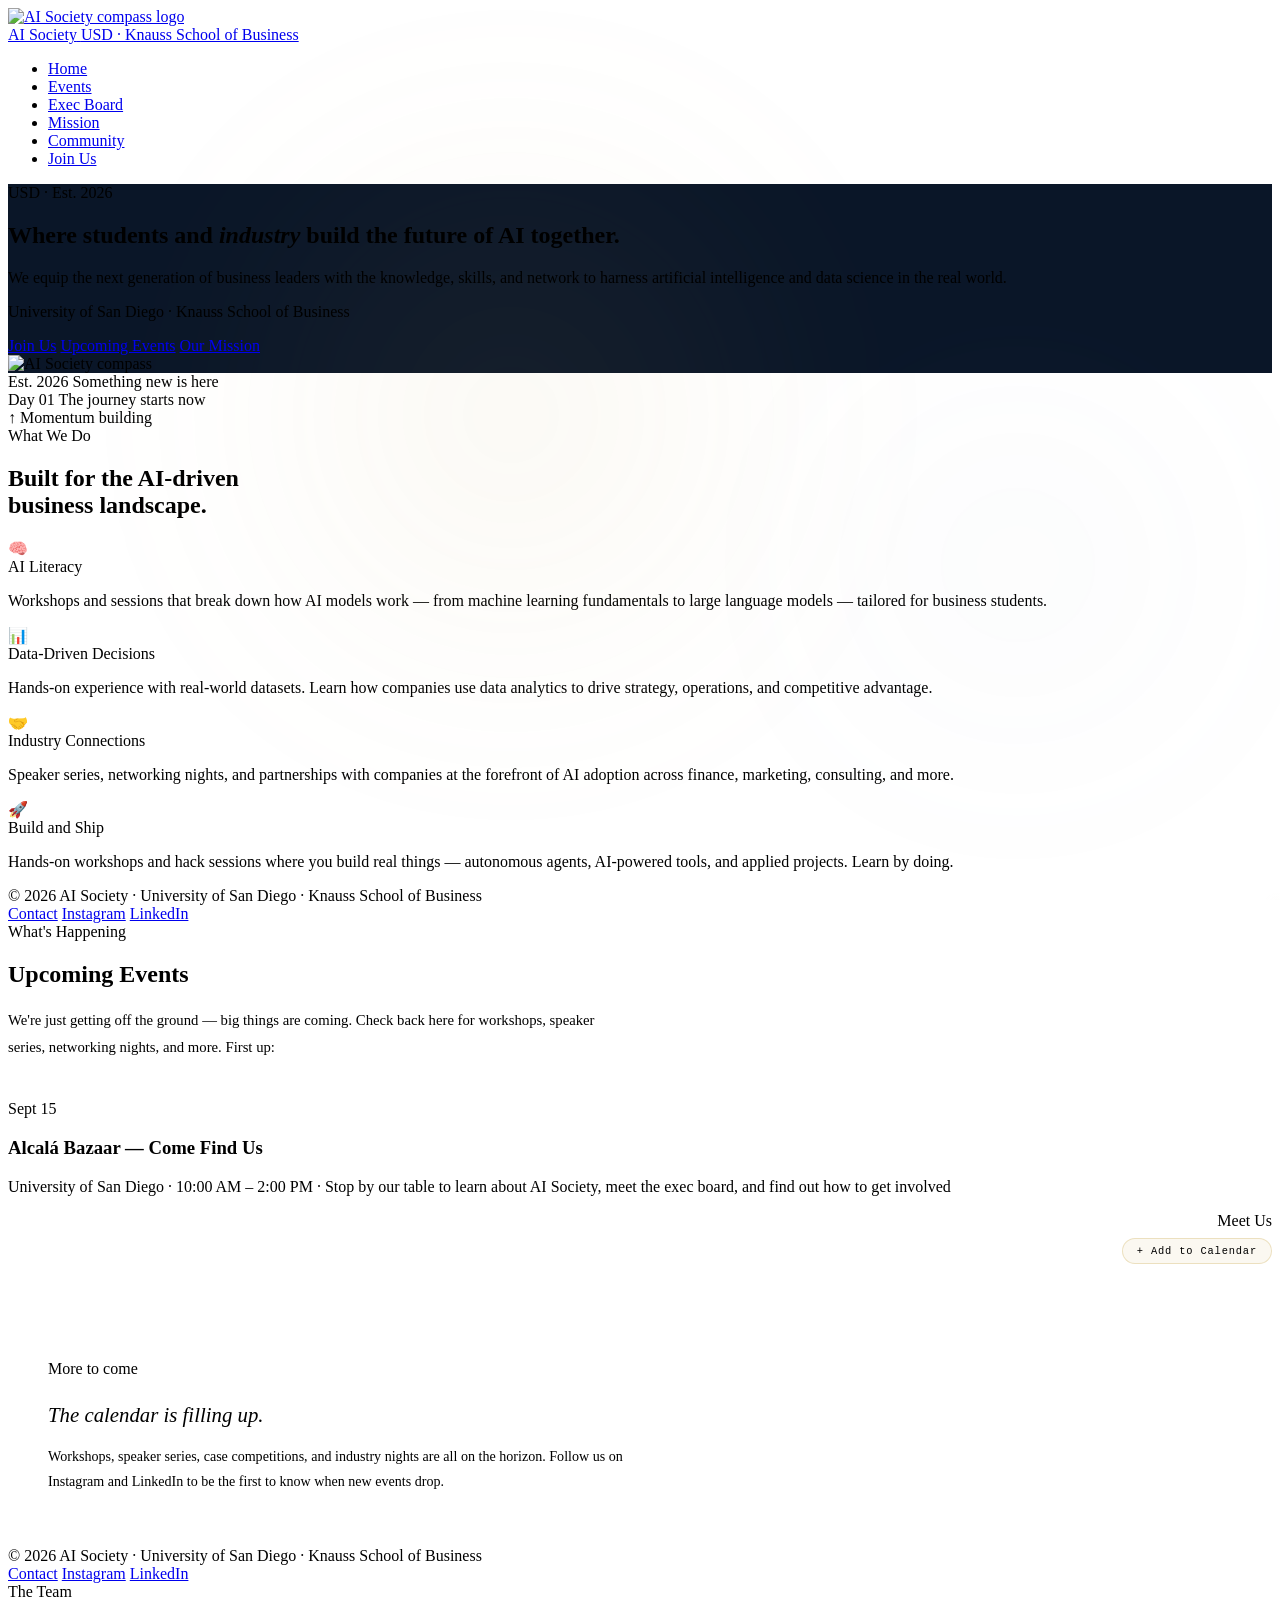
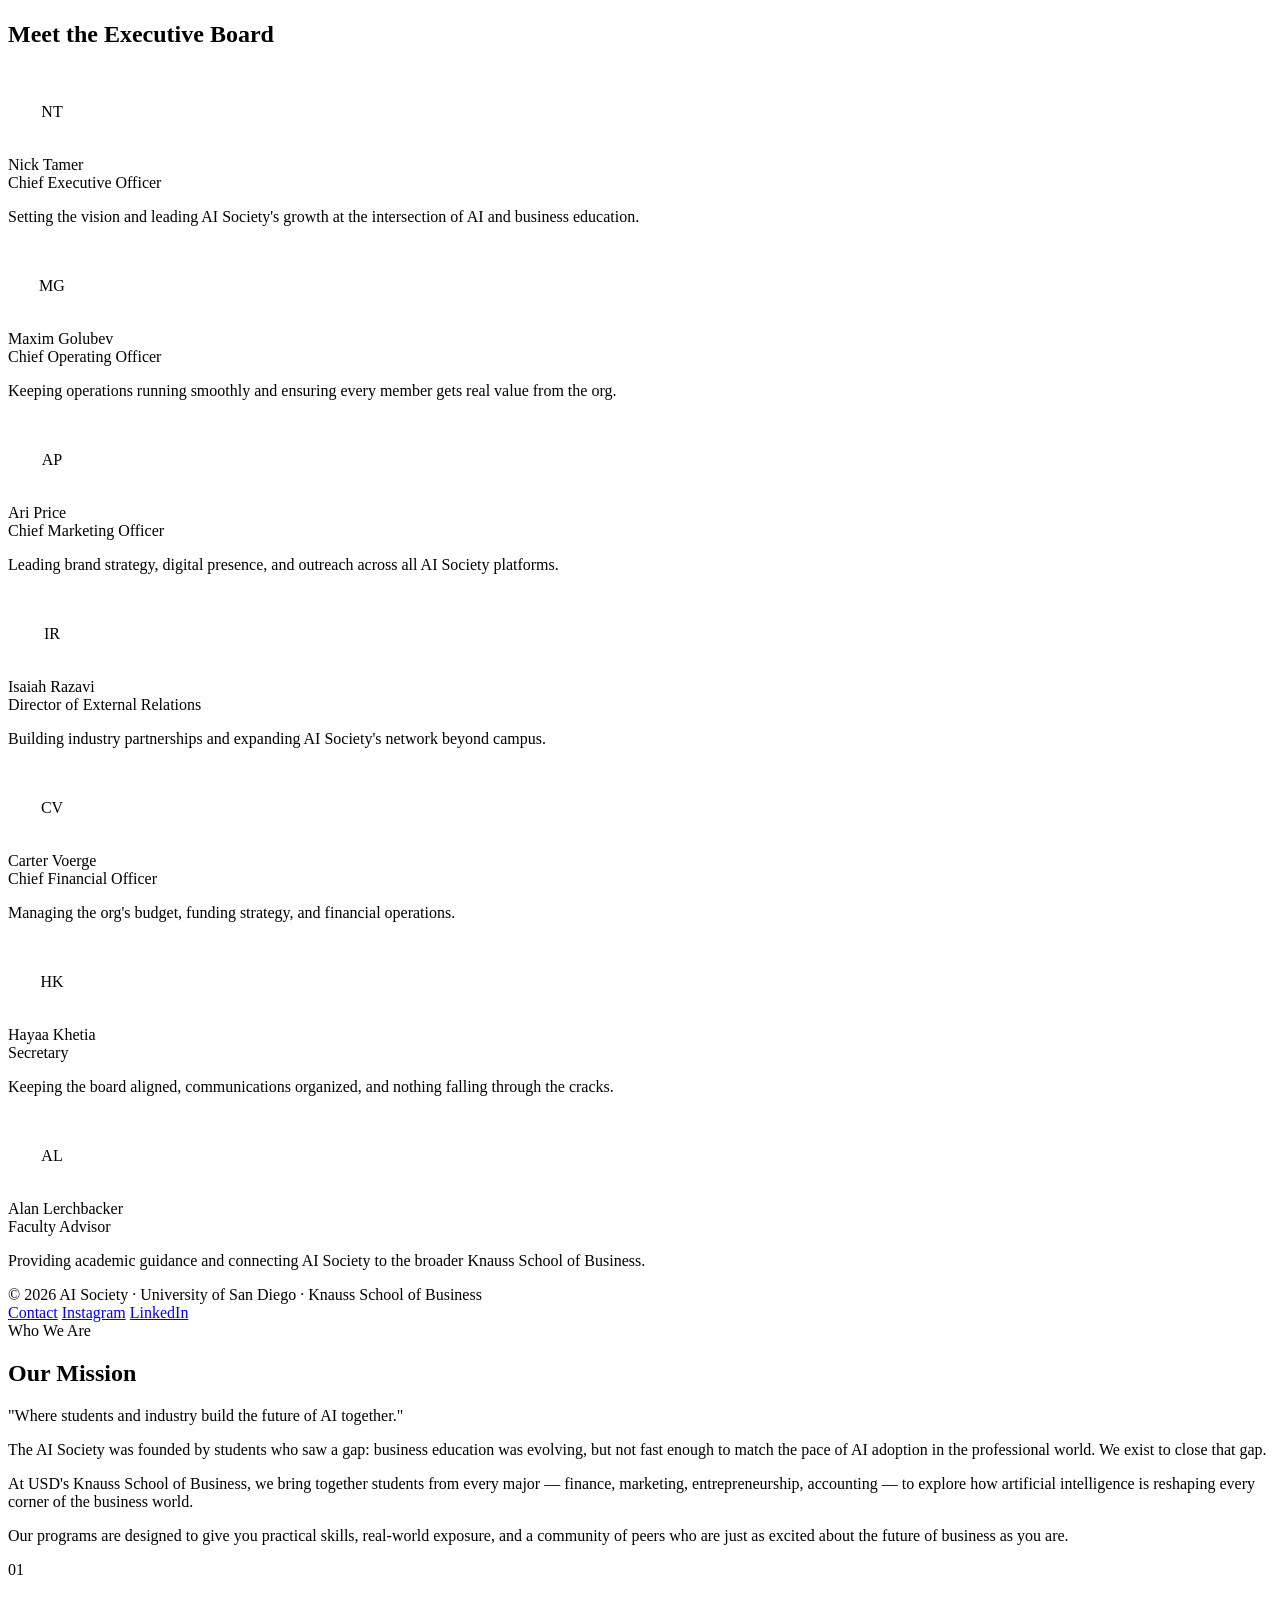
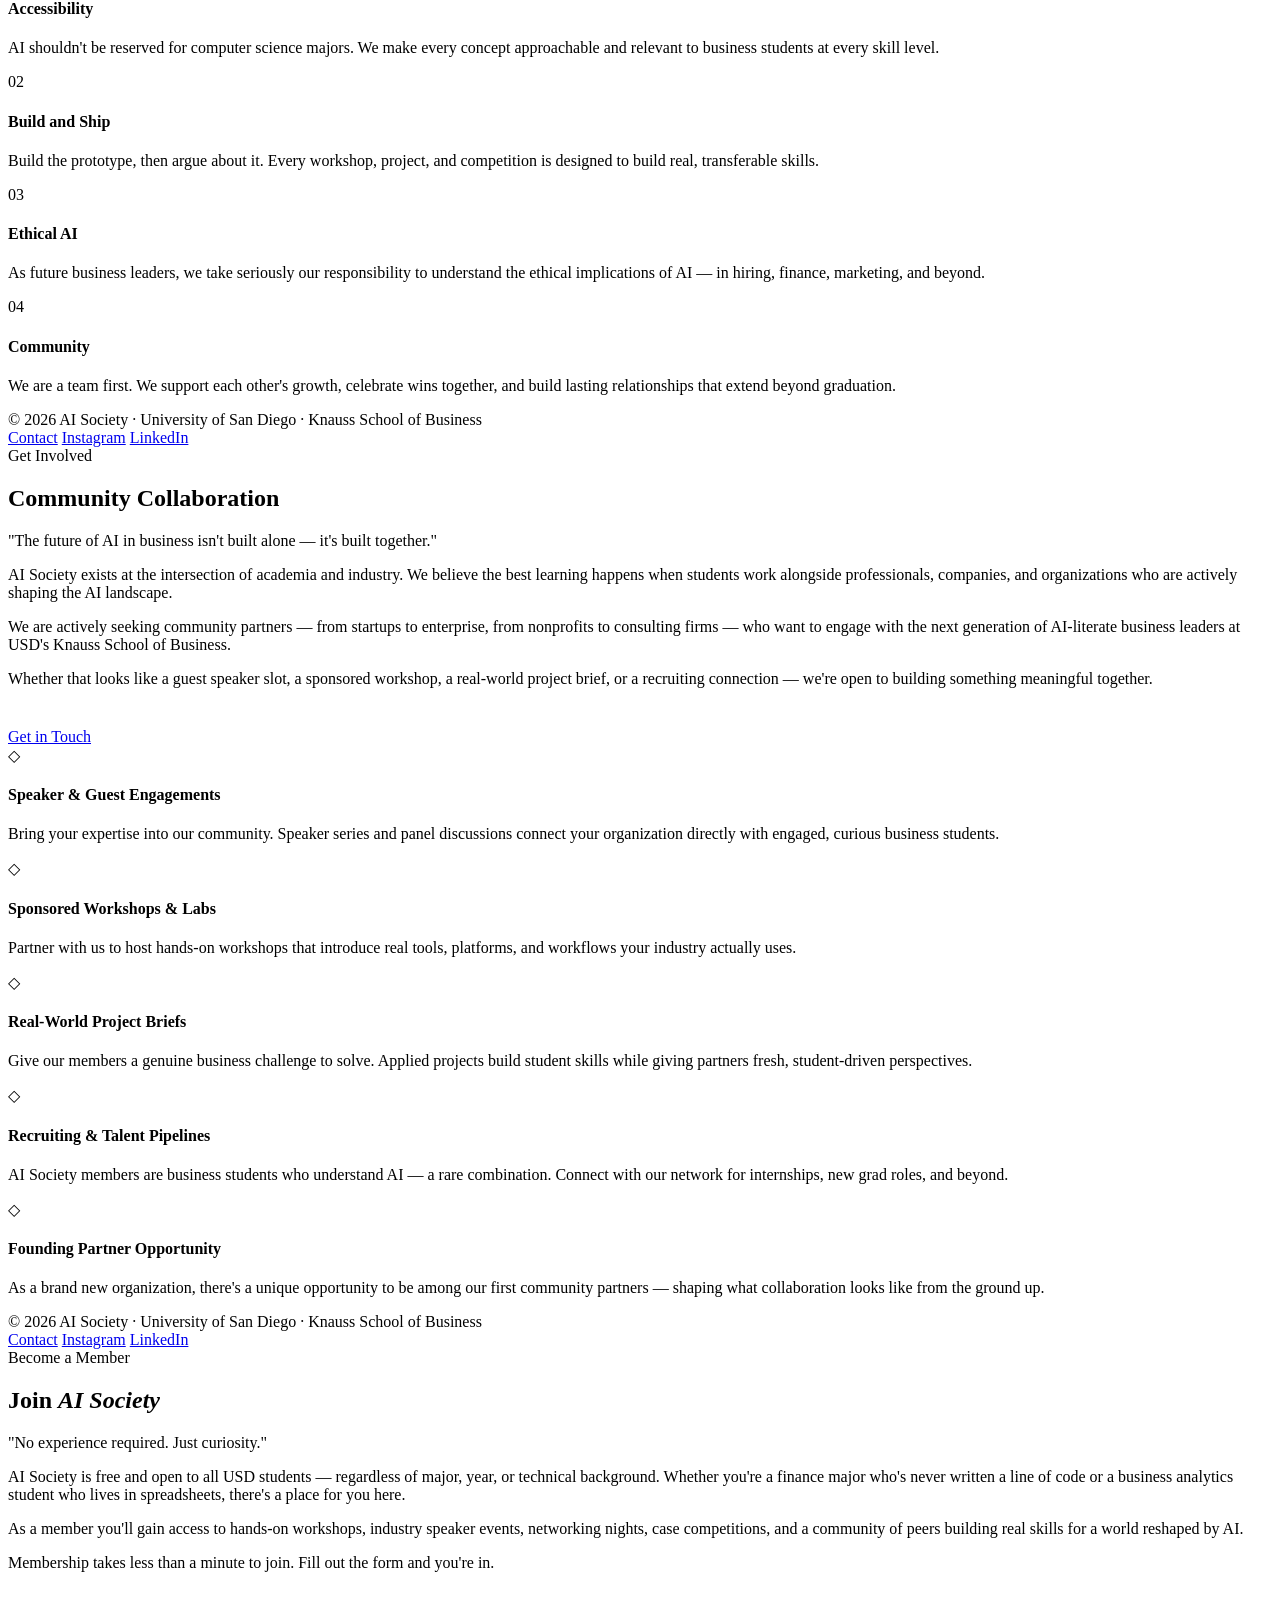
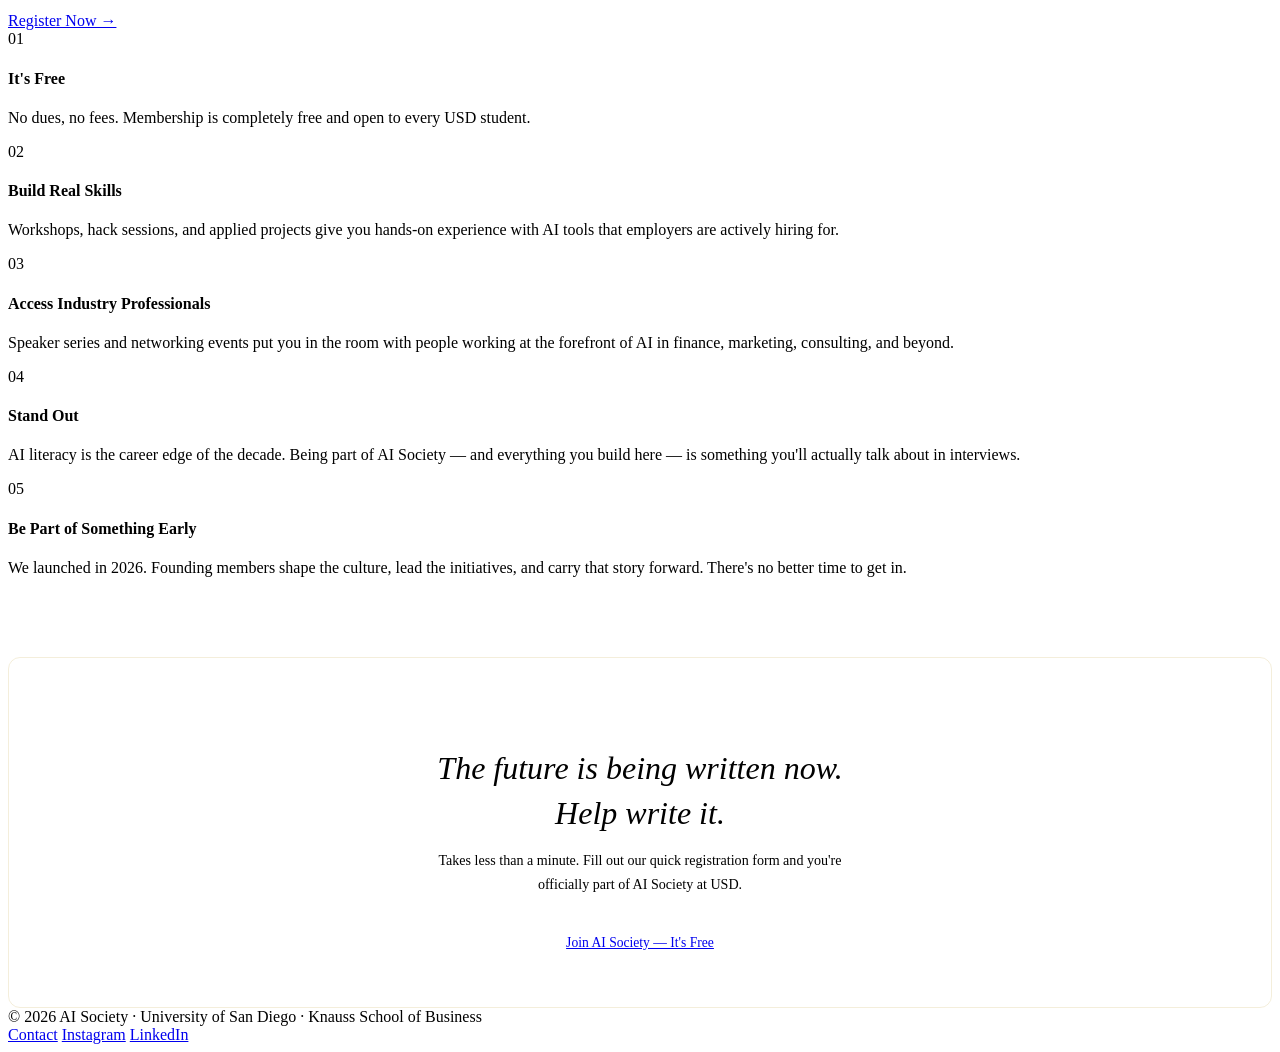
==== index.html @ 338f6c63 "Rename index (10).html to index.html" ====
<!DOCTYPE html>
<html lang="en">
<head>
  <meta charset="UTF-8" />
  <meta name="viewport" content="width=device-width, initial-scale=1.0" />
  <title>AI Society — Knauss School of Business · USD</title>
  <link rel="stylesheet" href="style.css" />
  <style>
    /* ── Add to Calendar button ── */
    .cal-dropdown-wrap { position: relative; }
    .cal-btn {
      font-family: 'DM Mono', monospace;
      font-size: 0.65rem;
      letter-spacing: 0.08em;
      padding: 6px 14px;
      border-radius: 100px;
      border: 1px solid rgba(201,168,76,0.3);
      background: rgba(201,168,76,0.08);
      color: var(--gold);
      cursor: pointer;
      white-space: nowrap;
      transition: all 0.2s;
    }
    .cal-btn:hover { background: rgba(201,168,76,0.15); border-color: rgba(201,168,76,0.5); }
    .cal-dropdown {
      display: none;
      position: absolute;
      right: 0; top: calc(100% + 8px);
      background: #1a2740;
      border: 1px solid var(--border);
      border-radius: 8px;
      overflow: hidden;
      min-width: 200px;
      z-index: 50;
      box-shadow: 0 12px 40px rgba(0,0,0,0.5);
    }
    .cal-dropdown.open { display: block; }
    .cal-dropdown a {
      display: block;
      padding: 12px 18px;
      font-family: 'DM Mono', monospace;
      font-size: 0.72rem;
      color: var(--text);
      text-decoration: none;
      letter-spacing: 0.05em;
      transition: background 0.15s;
    }
    .cal-dropdown a:hover { background: rgba(201,168,76,0.1); color: var(--gold); }

    /* ── Constellation hero background (from Index 5) ── */
    #page-home .hero { background: #0A1628; overflow: hidden; }
    .hero-canvas-wrap { position: absolute; inset: 0; z-index: 0; }
    .hero-canvas-wrap canvas { width: 100%; height: 100%; display: block; }
    .hero-orb {
      position: absolute; border-radius: 50%;
      pointer-events: none; z-index: 1;
      filter: blur(120px); opacity: 0.25;
    }
    .hero-orb-1 {
      width: 650px; height: 650px; top: 10%; left: 45%; transform: translateX(-60%);
      background: radial-gradient(circle, rgba(201,169,97,0.4), transparent 70%);
      animation: orbFloat1 16s ease-in-out infinite;
    }
    .hero-orb-2 {
      width: 500px; height: 500px; top: 35%; left: 60%;
      background: radial-gradient(circle, rgba(138,149,170,0.2), transparent 70%);
      animation: orbFloat2 20s ease-in-out infinite;
    }
    @keyframes orbFloat1 {
      0%,100% { transform: translateX(-60%) translateY(0); }
      50% { transform: translateX(-55%) translateY(-20px); }
    }
    @keyframes orbFloat2 {
      0%,100% { transform: translateY(0); }
      50% { transform: translateY(20px); }
    }
    #page-home .hero-inner { position: relative; z-index: 10; }

    /* ── Photo avatars (from Index 5) ── */
    .leader-avatar {
      width: 88px; height: 88px;
      overflow: hidden;
      display: flex; align-items: center; justify-content: center;
    }
    .leader-avatar img {
      width: 100%; height: 100%;
      object-fit: cover;
      object-position: center 20%;
      border-radius: 50%;
    }
  </style>
</head>
<body>

  <!-- NAV -->
  <nav>
    <a class="nav-logo" href="#" onclick="showPage('home')">
      <img src="logo.png" alt="AI Society compass logo" />
      <div class="nav-logo-text">
        <span class="nav-logo-name">AI Society</span>
        <span class="nav-logo-sub">USD · Knauss School of Business</span>
      </div>
    </a>
    <ul class="nav-links">
      <li><a href="#" onclick="showPage('home')"       id="nav-home"       class="active">Home</a></li>
      <li><a href="#" onclick="showPage('events')"     id="nav-events"     >Events</a></li>
      <li><a href="#" onclick="showPage('leadership')" id="nav-leadership" >Exec Board</a></li>
      <li><a href="#" onclick="showPage('mission')"    id="nav-mission"    >Mission</a></li>
      <li><a href="#" onclick="showPage('community')"  id="nav-community"  >Community</a></li>
      <li><a href="#" onclick="showPage('joinus')"     id="nav-joinus"     >Join Us</a></li>
    </ul>
  </nav>

  <!-- ══ HOME ══ -->
  <div class="page active" id="page-home">

    <section class="hero">
      <!-- Constellation canvas from Index 5 -->
      <div class="hero-canvas-wrap"><canvas id="heroCanvas"></canvas></div>
      <div class="hero-orb hero-orb-1"></div>
      <div class="hero-orb hero-orb-2"></div>

      <div class="hero-inner">
        <div class="hero-left">
          <div class="hero-eyebrow fade-up delay-1">USD · Est. 2026</div>
          <h1 class="fade-up delay-2">Where students and <em>industry</em> build the future of AI together.</h1>
          <div class="hero-rule fade-up delay-2"></div>
          <p class="hero-desc fade-up delay-3">
            We equip the next generation of business leaders with the knowledge,
            skills, and network to harness artificial intelligence and data science
            in the real world.
          </p>
          <p class="hero-sub fade-up delay-3">University of San Diego · Knauss School of Business</p>
          <div class="btn-row fade-up delay-4">
            <a class="btn btn-primary"   href="#" onclick="showPage('joinus')">Join Us</a>
            <a class="btn btn-secondary" href="#" onclick="showPage('events')">Upcoming Events</a>
            <a class="btn btn-secondary" href="#" onclick="showPage('mission')">Our Mission</a>
          </div>
        </div>
        <div class="hero-compass">
          <img src="logo.png" alt="AI Society compass" style="border:none; background:transparent; box-shadow:none;" />
        </div>
      </div>
    </section>

    <div class="stats-bar">
      <div class="stat-item">
        <span class="stat-num">Est. <span>2026</span></span>
        <span class="stat-label">Something new is here</span>
      </div>
      <div class="stat-item">
        <span class="stat-num">Day <span>01</span></span>
        <span class="stat-label">The journey starts now</span>
      </div>
      <div class="stat-item">
        <span class="stat-num"><span>↑</span></span>
        <span class="stat-label">Momentum building</span>
      </div>
    </div>

    <section class="section">
      <div class="section-header">
        <div class="section-tag">What We Do</div>
        <h2 class="section-title">Built for the AI-driven<br>business landscape.</h2>
      </div>
      <div class="card-grid">
        <div class="card">
          <span class="card-icon">🧠</span>
          <div class="card-title">AI Literacy</div>
          <p class="card-text">Workshops and sessions that break down how AI models work — from machine learning fundamentals to large language models — tailored for business students.</p>
        </div>
        <div class="card">
          <span class="card-icon">📊</span>
          <div class="card-title">Data-Driven Decisions</div>
          <p class="card-text">Hands-on experience with real-world datasets. Learn how companies use data analytics to drive strategy, operations, and competitive advantage.</p>
        </div>
        <div class="card">
          <span class="card-icon">🤝</span>
          <div class="card-title">Industry Connections</div>
          <p class="card-text">Speaker series, networking nights, and partnerships with companies at the forefront of AI adoption across finance, marketing, consulting, and more.</p>
        </div>
        <div class="card">
          <span class="card-icon">🚀</span>
          <div class="card-title">Build and Ship</div>
          <p class="card-text">Hands-on workshops and hack sessions where you build real things — autonomous agents, AI-powered tools, and applied projects. Learn by doing.</p>
        </div>
      </div>
    </section>

    <footer>
      <div class="footer-left">© 2026 AI Society · University of San Diego · Knauss School of Business</div>
      <div class="footer-links">
        <a href="mailto:usdaisociety@gmail.com">Contact</a>
        <a href="https://www.instagram.com/usdaisociety/" target="_blank" rel="noopener">Instagram</a>
        <a href="https://www.linkedin.com/company/usd-ai-society" target="_blank" rel="noopener">LinkedIn</a>
      </div>
    </footer>
  </div>

  <!-- ══ EVENTS ══ -->
  <div class="page" id="page-events">
    <section class="section">
      <div class="section-header">
        <div class="section-tag">What's Happening</div>
        <h2 class="section-title">Upcoming Events</h2>
      </div>

      <p style="font-size:0.92rem; color:var(--text-muted); font-weight:300; margin-bottom:40px; max-width:600px; line-height:1.8;">
        We're just getting off the ground — big things are coming. Check back here for workshops, speaker series, networking nights, and more. First up:
      </p>

      <div class="events-list">
        <div class="event-card">
          <div class="event-date">
            <span class="event-month">Sept</span>
            <span class="event-day">15</span>
          </div>
          <div class="event-divider"></div>
          <div class="event-info">
            <h3>Alcalá Bazaar — Come Find Us</h3>
            <p>University of San Diego · 10:00 AM – 2:00 PM · Stop by our table to learn about AI Society, meet the exec board, and find out how to get involved</p>
          </div>
          <div style="display:flex; flex-direction:column; align-items:flex-end; gap:8px;">
            <span class="event-tag tag-social">Meet Us</span>
            <div class="cal-dropdown-wrap">
              <button class="cal-btn" onclick="toggleCal(this)">+ Add to Calendar</button>
              <div class="cal-dropdown">
                <a href="https://calendar.google.com/calendar/render?action=TEMPLATE&text=Alc%C3%A1l%C3%A1+Bazaar+%E2%80%94+AI+Society&dates=20260915T100000/20260915T140000&details=Stop+by+the+AI+Society+table+to+learn+about+the+org%2C+meet+the+exec+board%2C+and+find+out+how+to+get+involved.&location=University+of+San+Diego" target="_blank" rel="noopener">📅 Google Calendar</a>
                <a href="#" onclick="downloadICS(); return false;">🍎 Apple / Outlook (.ics)</a>
              </div>
            </div>
          </div>
        </div>
      </div>

      <div style="margin-top:56px; padding:40px; background:var(--navy-mid); border:1px solid var(--border); border-radius:8px; max-width:600px;">
        <div class="section-tag" style="margin-bottom:16px;">More to come</div>
        <p style="font-family:'Cormorant Garamond',serif; font-size:1.3rem; font-style:italic; color:var(--heading); line-height:1.5; margin-bottom:12px;">
          The calendar is filling up.
        </p>
        <p style="font-size:0.88rem; color:var(--text-muted); font-weight:300; line-height:1.75;">
          Workshops, speaker series, case competitions, and industry nights are all on the horizon. Follow us on Instagram and LinkedIn to be the first to know when new events drop.
        </p>
      </div>
    </section>

    <footer>
      <div class="footer-left">© 2026 AI Society · University of San Diego · Knauss School of Business</div>
      <div class="footer-links">
        <a href="mailto:usdaisociety@gmail.com">Contact</a>
        <a href="https://www.instagram.com/usdaisociety/" target="_blank" rel="noopener">Instagram</a>
        <a href="https://www.linkedin.com/company/usd-ai-society" target="_blank" rel="noopener">LinkedIn</a>
      </div>
    </footer>
  </div>

  <!-- ══ EXEC BOARD ══ -->
  <div class="page" id="page-leadership">
    <section class="section">
      <div class="section-header">
        <div class="section-tag">The Team</div>
        <h2 class="section-title">Meet the Executive Board</h2>
      </div>

      <div class="leadership-grid">
        <div class="leader-card">
          <div class="leader-avatar">
            <img src="photos/nick-tamer.jpg" alt="Nick Tamer" onerror="this.parentElement.innerText='NT'">
          </div>
          <div class="leader-name">Nick Tamer</div>
          <span class="leader-role">Chief Executive Officer</span>
          <p class="leader-bio">Setting the vision and leading AI Society's growth at the intersection of AI and business education.</p>
        </div>

        <div class="leader-card">
          <div class="leader-avatar">
            <img src="photos/maxim-golubev.jpg" alt="Maxim Golubev" onerror="this.parentElement.innerText='MG'">
          </div>
          <div class="leader-name">Maxim Golubev</div>
          <span class="leader-role">Chief Operating Officer</span>
          <p class="leader-bio">Keeping operations running smoothly and ensuring every member gets real value from the org.</p>
        </div>
        <div class="leader-card">
          <div class="leader-avatar">
            <img src="photos/ari-price.jpg" alt="Ari Price" onerror="this.parentElement.innerText='AP'">
          </div>
          <div class="leader-name">Ari Price</div>
          <span class="leader-role">Chief Marketing Officer</span>
          <p class="leader-bio">Leading brand strategy, digital presence, and outreach across all AI Society platforms.</p>
        </div>
        <div class="leader-card">
          <div class="leader-avatar">
            <img src="photos/isaiah-razavi.jpg" alt="Isaiah Razavi" onerror="this.parentElement.innerText='IR'">
          </div>
          <div class="leader-name">Isaiah Razavi</div>
          <span class="leader-role">Director of External Relations</span>
          <p class="leader-bio">Building industry partnerships and expanding AI Society's network beyond campus.</p>
        </div>
        <div class="leader-card">
          <div class="leader-avatar">
            <img src="photos/carter-voerge.jpg" alt="Carter Voerge" onerror="this.parentElement.innerText='CV'">
          </div>
          <div class="leader-name">Carter Voerge</div>
          <span class="leader-role">Chief Financial Officer</span>
          <p class="leader-bio">Managing the org's budget, funding strategy, and financial operations.</p>
        </div>
        <div class="leader-card">
          <div class="leader-avatar">
            <img src="photos/hayaa-khetia.jpg" alt="Hayaa Khetia" onerror="this.parentElement.innerText='HK'">
          </div>
          <div class="leader-name">Hayaa Khetia</div>
          <span class="leader-role">Secretary</span>
          <p class="leader-bio">Keeping the board aligned, communications organized, and nothing falling through the cracks.</p>
        </div>
        <div class="leader-card">
          <div class="leader-avatar">
            <img src="photos/alan-lerchbacker.jpg" alt="Alan Lerchbacker" onerror="this.parentElement.innerText='AL'">
          </div>
          <div class="leader-name">Alan Lerchbacker</div>
          <span class="leader-role">Faculty Advisor</span>
          <p class="leader-bio">Providing academic guidance and connecting AI Society to the broader Knauss School of Business.</p>
        </div>
      </div>
    </section>

    <footer>
      <div class="footer-left">© 2026 AI Society · University of San Diego · Knauss School of Business</div>
      <div class="footer-links">
        <a href="mailto:usdaisociety@gmail.com">Contact</a>
        <a href="https://www.instagram.com/usdaisociety/" target="_blank" rel="noopener">Instagram</a>
        <a href="https://www.linkedin.com/company/usd-ai-society" target="_blank" rel="noopener">LinkedIn</a>
      </div>
    </footer>
  </div>

  <!-- ══ MISSION ══ -->
  <div class="page" id="page-mission">
    <section class="section">
      <div class="section-header">
        <div class="section-tag">Who We Are</div>
        <h2 class="section-title">Our Mission</h2>
      </div>

      <div class="mission-layout">
        <div>
          <p class="mission-statement">
            "Where students and industry build the future of AI together."
          </p>
          <p class="mission-body">
            The AI Society was founded by students who saw a gap: business education was evolving, but not fast enough to match the pace of AI adoption in the professional world. We exist to close that gap.
          </p>
          <p class="mission-body">
            At USD's Knauss School of Business, we bring together students from every major — finance, marketing, entrepreneurship, accounting — to explore how artificial intelligence is reshaping every corner of the business world.
          </p>
          <p class="mission-body">
            Our programs are designed to give you practical skills, real-world exposure, and a community of peers who are just as excited about the future of business as you are.
          </p>
        </div>

        <div class="values-list">
          <div class="value-item">
            <span class="value-num">01</span>
            <div class="value-content">
              <h4>Accessibility</h4>
              <p>AI shouldn't be reserved for computer science majors. We make every concept approachable and relevant to business students at every skill level.</p>
            </div>
          </div>
          <div class="value-item">
            <span class="value-num">02</span>
            <div class="value-content">
              <h4>Build and Ship</h4>
              <p>Build the prototype, then argue about it. Every workshop, project, and competition is designed to build real, transferable skills.</p>
            </div>
          </div>
          <div class="value-item">
            <span class="value-num">03</span>
            <div class="value-content">
              <h4>Ethical AI</h4>
              <p>As future business leaders, we take seriously our responsibility to understand the ethical implications of AI — in hiring, finance, marketing, and beyond.</p>
            </div>
          </div>
          <div class="value-item">
            <span class="value-num">04</span>
            <div class="value-content">
              <h4>Community</h4>
              <p>We are a team first. We support each other's growth, celebrate wins together, and build lasting relationships that extend beyond graduation.</p>
            </div>
          </div>
        </div>
      </div>
    </section>

    <footer>
      <div class="footer-left">© 2026 AI Society · University of San Diego · Knauss School of Business</div>
      <div class="footer-links">
        <a href="mailto:usdaisociety@gmail.com">Contact</a>
        <a href="https://www.instagram.com/usdaisociety/" target="_blank" rel="noopener">Instagram</a>
        <a href="https://www.linkedin.com/company/usd-ai-society" target="_blank" rel="noopener">LinkedIn</a>
      </div>
    </footer>
  </div>

  <!-- ══ COMMUNITY ══ -->
  <div class="page" id="page-community">
    <section class="section">
      <div class="section-header">
        <div class="section-tag">Get Involved</div>
        <h2 class="section-title">Community Collaboration</h2>
      </div>

      <div class="mission-layout">
        <div>
          <p class="mission-statement">
            "The future of AI in business isn't built alone — it's built together."
          </p>
          <p class="mission-body">
            AI Society exists at the intersection of academia and industry. We believe the best learning happens when students work alongside professionals, companies, and organizations who are actively shaping the AI landscape.
          </p>
          <p class="mission-body">
            We are actively seeking community partners — from startups to enterprise, from nonprofits to consulting firms — who want to engage with the next generation of AI-literate business leaders at USD's Knauss School of Business.
          </p>
          <p class="mission-body">
            Whether that looks like a guest speaker slot, a sponsored workshop, a real-world project brief, or a recruiting connection — we're open to building something meaningful together.
          </p>
          <div style="margin-top:40px;">
            <a class="btn btn-primary" href="mailto:usdaisociety@gmail.com">Get in Touch</a>
          </div>
        </div>

        <div class="values-list">
          <div class="value-item">
            <span class="value-num">◇</span>
            <div class="value-content">
              <h4>Speaker & Guest Engagements</h4>
              <p>Bring your expertise into our community. Speaker series and panel discussions connect your organization directly with engaged, curious business students.</p>
            </div>
          </div>
          <div class="value-item">
            <span class="value-num">◇</span>
            <div class="value-content">
              <h4>Sponsored Workshops & Labs</h4>
              <p>Partner with us to host hands-on workshops that introduce real tools, platforms, and workflows your industry actually uses.</p>
            </div>
          </div>
          <div class="value-item">
            <span class="value-num">◇</span>
            <div class="value-content">
              <h4>Real-World Project Briefs</h4>
              <p>Give our members a genuine business challenge to solve. Applied projects build student skills while giving partners fresh, student-driven perspectives.</p>
            </div>
          </div>
          <div class="value-item">
            <span class="value-num">◇</span>
            <div class="value-content">
              <h4>Recruiting & Talent Pipelines</h4>
              <p>AI Society members are business students who understand AI — a rare combination. Connect with our network for internships, new grad roles, and beyond.</p>
            </div>
          </div>
          <div class="value-item">
            <span class="value-num">◇</span>
            <div class="value-content">
              <h4>Founding Partner Opportunity</h4>
              <p>As a brand new organization, there's a unique opportunity to be among our first community partners — shaping what collaboration looks like from the ground up.</p>
            </div>
          </div>
        </div>
      </div>
    </section>

    <footer>
      <div class="footer-left">© 2026 AI Society · University of San Diego · Knauss School of Business</div>
      <div class="footer-links">
        <a href="mailto:usdaisociety@gmail.com">Contact</a>
        <a href="https://www.instagram.com/usdaisociety/" target="_blank" rel="noopener">Instagram</a>
        <a href="https://www.linkedin.com/company/usd-ai-society" target="_blank" rel="noopener">LinkedIn</a>
      </div>
    </footer>
  </div>

  <!-- ══ JOIN US ══ -->
  <div class="page" id="page-joinus">
    <section class="section">
      <div class="section-header">
        <div class="section-tag">Become a Member</div>
        <h2 class="section-title">Join <em>AI Society</em></h2>
      </div>

      <div class="mission-layout">
        <div>
          <p class="mission-statement">
            "No experience required. Just curiosity."
          </p>
          <p class="mission-body">
            AI Society is free and open to all USD students — regardless of major, year, or technical background. Whether you're a finance major who's never written a line of code or a business analytics student who lives in spreadsheets, there's a place for you here.
          </p>
          <p class="mission-body">
            As a member you'll gain access to hands-on workshops, industry speaker events, networking nights, case competitions, and a community of peers building real skills for a world reshaped by AI.
          </p>
          <p class="mission-body">
            Membership takes less than a minute to join. Fill out the form and you're in.
          </p>
          <div style="margin-top:40px;">
            <a class="btn btn-primary" href="https://docs.google.com/forms/d/e/1FAIpQLSfE-4A1UtyAR7sy5dNjYW6qCDOkrGh7Lk1_QU_qvWTKy0TWAg/viewform" target="_blank" rel="noopener">Register Now →</a>
          </div>
        </div>

        <div class="values-list">
          <div class="value-item">
            <span class="value-num">01</span>
            <div class="value-content">
              <h4>It's Free</h4>
              <p>No dues, no fees. Membership is completely free and open to every USD student.</p>
            </div>
          </div>
          <div class="value-item">
            <span class="value-num">02</span>
            <div class="value-content">
              <h4>Build Real Skills</h4>
              <p>Workshops, hack sessions, and applied projects give you hands-on experience with AI tools that employers are actively hiring for.</p>
            </div>
          </div>
          <div class="value-item">
            <span class="value-num">03</span>
            <div class="value-content">
              <h4>Access Industry Professionals</h4>
              <p>Speaker series and networking events put you in the room with people working at the forefront of AI in finance, marketing, consulting, and beyond.</p>
            </div>
          </div>
          <div class="value-item">
            <span class="value-num">04</span>
            <div class="value-content">
              <h4>Stand Out</h4>
              <p>AI literacy is the career edge of the decade. Being part of AI Society — and everything you build here — is something you'll actually talk about in interviews.</p>
            </div>
          </div>
          <div class="value-item">
            <span class="value-num">05</span>
            <div class="value-content">
              <h4>Be Part of Something Early</h4>
              <p>We launched in 2026. Founding members shape the culture, lead the initiatives, and carry that story forward. There's no better time to get in.</p>
            </div>
          </div>
        </div>
      </div>

      <!-- CTA box -->
      <div style="margin-top:80px; padding:56px 48px; background:var(--navy-mid); border:1px solid rgba(201,168,76,0.2); border-radius:12px; text-align:center; position:relative; overflow:hidden;">
        <div style="position:absolute; top:0; left:50%; transform:translateX(-50%); width:300px; height:1px; background:linear-gradient(90deg,transparent,var(--gold),transparent);"></div>
        <p style="font-family:'Cormorant Garamond',serif; font-size:clamp(1.4rem,2.5vw,2rem); font-style:italic; color:var(--heading); line-height:1.4; margin-bottom:12px;">
          The future is being written now.<br>Help write it.
        </p>
        <p style="font-size:0.88rem; color:var(--text-muted); font-weight:300; max-width:440px; margin:0 auto 36px; line-height:1.75;">
          Takes less than a minute. Fill out our quick registration form and you're officially part of AI Society at USD.
        </p>
        <a class="btn btn-primary" href="https://docs.google.com/forms/d/e/1FAIpQLSfE-4A1UtyAR7sy5dNjYW6qCDOkrGh7Lk1_QU_qvWTKy0TWAg/viewform" target="_blank" rel="noopener" style="font-size:0.85rem; padding:16px 40px;">Join AI Society — It's Free</a>
      </div>
    </section>

    <footer>
      <div class="footer-left">© 2026 AI Society · University of San Diego · Knauss School of Business</div>
      <div class="footer-links">
        <a href="mailto:usdaisociety@gmail.com">Contact</a>
        <a href="https://www.instagram.com/usdaisociety/" target="_blank" rel="noopener">Instagram</a>
        <a href="https://www.linkedin.com/company/usd-ai-society" target="_blank" rel="noopener">LinkedIn</a>
      </div>
    </footer>
  </div>

  <!-- Navigation JS -->
  <script src="main.js"></script>

  <!-- Constellation JS from Index 5 -->
  <script>
  const F2=0.5*(Math.sqrt(3)-1),G2=(3-Math.sqrt(3))/6;
  const grad3=[[1,1],[-1,1],[1,-1],[-1,-1],[1,0],[-1,0],[0,1],[0,-1]];
  const perm=new Uint8Array(512);
  (function(){const p=new Uint8Array(256);for(let i=0;i<256;i++)p[i]=i;for(let i=255;i>0;i--){const j=Math.floor(Math.random()*(i+1));[p[i],p[j]]=[p[j],p[i]];}for(let i=0;i<512;i++)perm[i]=p[i&255];})();
  function noise2D(x,y){const s=(x+y)*F2;const i=Math.floor(x+s),j=Math.floor(y+s);const t=(i+j)*G2;const x0=x-(i-t),y0=y-(j-t);const i1=x0>y0?1:0,j1=x0>y0?0:1;const x1=x0-i1+G2,y1=y0-j1+G2;const x2=x0-1+2*G2,y2=y0-1+2*G2;const ii=i&255,jj=j&255;let n0=0,n1=0,n2=0;let t0=0.5-x0*x0-y0*y0;if(t0>0){t0*=t0;const g=grad3[perm[ii+perm[jj]]%8];n0=t0*t0*(g[0]*x0+g[1]*y0);}let t1=0.5-x1*x1-y1*y1;if(t1>0){t1*=t1;const g=grad3[perm[ii+i1+perm[jj+j1]]%8];n1=t1*t1*(g[0]*x1+g[1]*y1);}let t2=0.5-x2*x2-y2*y2;if(t2>0){t2*=t2;const g=grad3[perm[ii+1+perm[jj+1]]%8];n2=t2*t2*(g[0]*x2+g[1]*y2);}return 70*(n0+n1+n2);}

  const C=document.getElementById('heroCanvas');
  if(C){
    const X=C.getContext('2d');
    let W,H,DPR;
    const isMobile=window.innerWidth<768;
    const NODE_COUNT=isMobile?50:100;
    const CONNECTION_DIST=isMobile?115:155;
    const nodes=[];
    function resize(){DPR=Math.min(devicePixelRatio||1,2);W=C.parentElement.offsetWidth;H=C.parentElement.offsetHeight;C.width=W*DPR;C.height=H*DPR;C.style.width=W+'px';C.style.height=H+'px';X.setTransform(DPR,0,0,DPR,0,0);}
    for(let i=0;i<NODE_COUNT;i++)nodes.push({x:Math.random()*window.innerWidth,y:Math.random()*window.innerHeight,vx:(Math.random()-0.5)*0.22,vy:(Math.random()-0.5)*0.22,sz:0.8+Math.random()*1.6,op:0.1+Math.random()*0.3,pulsePhase:Math.random()*Math.PI*2,pulseSpeed:0.005+Math.random()*0.01});
    const signals=[];let lastSig=0,startT=null;
    function frame(ts){
      if(!startT)startT=ts;const elapsed=ts-startT;const nt=elapsed*0.00007;
      X.clearRect(0,0,W,H);
      for(const n of nodes){const nv=noise2D(n.x*0.0018,n.y*0.0018+nt);n.vx+=Math.cos(nv*Math.PI*2)*0.007;n.vy+=Math.sin(nv*Math.PI*2)*0.007;n.vx*=0.993;n.vy*=0.993;n.x+=n.vx;n.y+=n.vy;n.pulsePhase+=n.pulseSpeed;if(n.x<-30)n.x=W+30;if(n.x>W+30)n.x=-30;if(n.y<-30)n.y=H+30;if(n.y>H+30)n.y=-30;}
      for(let a=0;a<nodes.length;a++){for(let b=a+1;b<nodes.length;b++){const dx=nodes[a].x-nodes[b].x,dy=nodes[a].y-nodes[b].y;const d=Math.sqrt(dx*dx+dy*dy);if(d<CONNECTION_DIST){const fade=1-d/CONNECTION_DIST;X.strokeStyle='rgba(201,169,97,'+(fade*0.14)+')';X.lineWidth=0.6;X.beginPath();X.moveTo(nodes[a].x,nodes[a].y);X.lineTo(nodes[b].x,nodes[b].y);X.stroke();}}}
      if(elapsed-lastSig>700){lastSig=elapsed;for(let a=0;a<nodes.length;a++){for(let b=a+1;b<nodes.length;b++){const dx=nodes[a].x-nodes[b].x,dy=nodes[a].y-nodes[b].y;if(Math.sqrt(dx*dx+dy*dy)<CONNECTION_DIST&&Math.random()<0.004){signals.push({a,b,progress:0,speed:0.006+Math.random()*0.008});break;}}}}
      for(let i=signals.length-1;i>=0;i--){const s=signals[i];s.progress+=s.speed;if(s.progress>1){signals.splice(i,1);continue;}const na=nodes[s.a],nb=nodes[s.b];const sx=na.x+(nb.x-na.x)*s.progress,sy=na.y+(nb.y-na.y)*s.progress;const sA=Math.sin(s.progress*Math.PI)*0.8;X.fillStyle='rgba(201,169,97,'+sA+')';X.beginPath();X.arc(sx,sy,2,0,Math.PI*2);X.fill();const g=X.createRadialGradient(sx,sy,0,sx,sy,16);g.addColorStop(0,'rgba(201,169,97,'+sA*0.35+')');g.addColorStop(1,'rgba(201,169,97,0)');X.fillStyle=g;X.beginPath();X.arc(sx,sy,16,0,Math.PI*2);X.fill();}
      for(const n of nodes){const pulse=0.7+0.3*Math.sin(n.pulsePhase);const alpha=n.op*pulse;const g=X.createRadialGradient(n.x,n.y,0,n.x,n.y,n.sz*6);g.addColorStop(0,'rgba(201,169,97,'+alpha*0.25+')');g.addColorStop(1,'rgba(201,169,97,0)');X.fillStyle=g;X.beginPath();X.arc(n.x,n.y,n.sz*6,0,Math.PI*2);X.fill();X.fillStyle='rgba(217,189,126,'+alpha*1.3+')';X.beginPath();X.arc(n.x,n.y,n.sz,0,Math.PI*2);X.fill();}
      requestAnimationFrame(frame);
    }
    resize();window.addEventListener('resize',resize);requestAnimationFrame(frame);
  }
  </script>

  <script>
  function toggleCal(btn) {
    const dropdown = btn.nextElementSibling;
    dropdown.classList.toggle('open');
    document.addEventListener('click', function close(e) {
      if (!btn.parentElement.contains(e.target)) {
        dropdown.classList.remove('open');
        document.removeEventListener('click', close);
      }
    });
  }

  function downloadICS() {
    const ics = [
      'BEGIN:VCALENDAR',
      'VERSION:2.0',
      'PRODID:-//AI Society USD//EN',
      'BEGIN:VEVENT',
      'DTSTART:20260915T100000',
      'DTEND:20260915T140000',
      'SUMMARY:Alcalá Bazaar — AI Society',
      'DESCRIPTION:Stop by the AI Society table to learn about the org\\, meet the exec board\\, and find out how to get involved.',
      'LOCATION:University of San Diego',
      'END:VEVENT',
      'END:VCALENDAR'
    ].join('\r\n');
    const blob = new Blob([ics], { type: 'text/calendar' });
    const a = document.createElement('a');
    a.href = URL.createObjectURL(blob);
    a.download = 'alcala-bazaar-ai-society.ics';
    a.click();
  }
  </script>

</body>
</html>
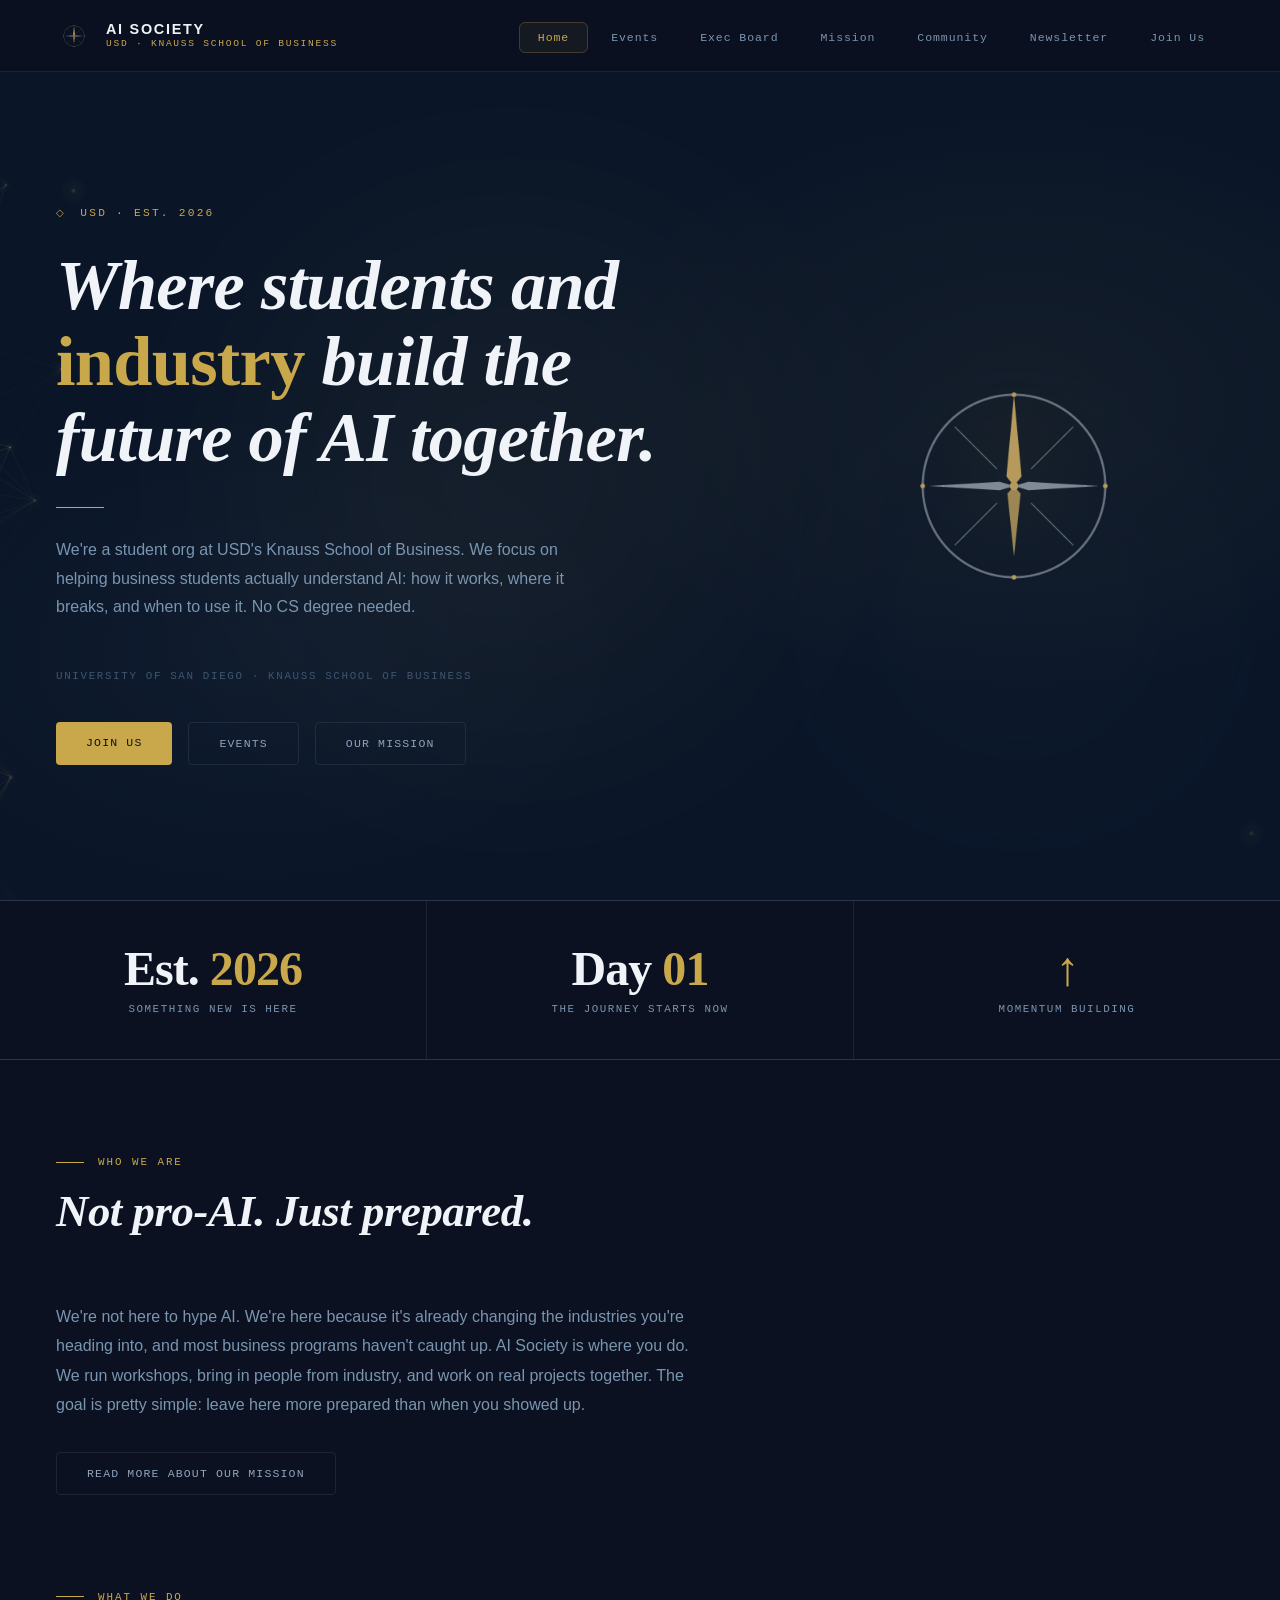
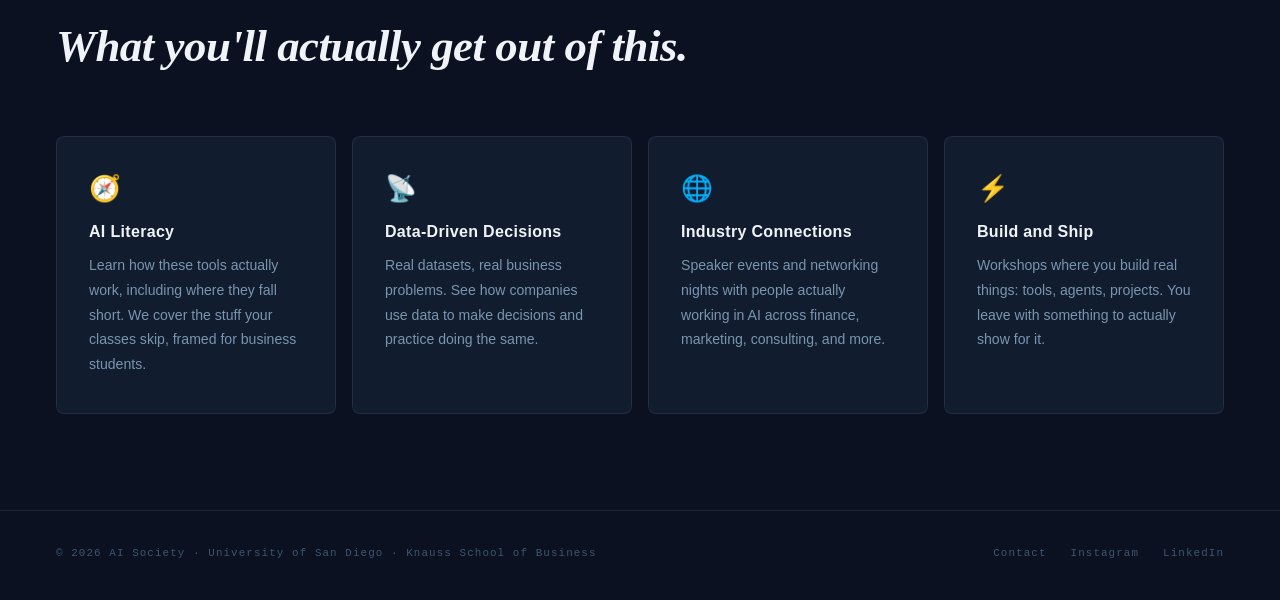
==== commit 0c6ab41f: "Rename index (16).html to index.html" ====
--- a/index.html
+++ b/index.html
@@ -6,54 +6,32 @@
   <title>AI Society — Knauss School of Business · USD</title>
   <link rel="stylesheet" href="style.css" />
   <style>
-    /* ── Add to Calendar button ── */
     .cal-dropdown-wrap { position: relative; }
     .cal-btn {
-      font-family: 'DM Mono', monospace;
-      font-size: 0.65rem;
-      letter-spacing: 0.08em;
-      padding: 6px 14px;
-      border-radius: 100px;
-      border: 1px solid rgba(201,168,76,0.3);
-      background: rgba(201,168,76,0.08);
-      color: var(--gold);
-      cursor: pointer;
-      white-space: nowrap;
-      transition: all 0.2s;
+      font-family: 'DM Mono', monospace; font-size: 0.65rem; letter-spacing: 0.08em;
+      padding: 6px 14px; border-radius: 100px; border: 1px solid rgba(201,168,76,0.3);
+      background: rgba(201,168,76,0.08); color: var(--gold); cursor: pointer;
+      white-space: nowrap; transition: all 0.2s;
     }
     .cal-btn:hover { background: rgba(201,168,76,0.15); border-color: rgba(201,168,76,0.5); }
     .cal-dropdown {
-      display: none;
-      position: absolute;
-      right: 0; top: calc(100% + 8px);
-      background: #1a2740;
-      border: 1px solid var(--border);
-      border-radius: 8px;
-      overflow: hidden;
-      min-width: 200px;
-      z-index: 50;
-      box-shadow: 0 12px 40px rgba(0,0,0,0.5);
+      display: none; position: absolute; right: 0; top: calc(100% + 8px);
+      background: #1a2740; border: 1px solid var(--border); border-radius: 8px;
+      overflow: hidden; min-width: 200px; z-index: 50; box-shadow: 0 12px 40px rgba(0,0,0,0.5);
     }
     .cal-dropdown.open { display: block; }
     .cal-dropdown a {
-      display: block;
-      padding: 12px 18px;
-      font-family: 'DM Mono', monospace;
-      font-size: 0.72rem;
-      color: var(--text);
-      text-decoration: none;
-      letter-spacing: 0.05em;
-      transition: background 0.15s;
+      display: block; padding: 12px 18px; font-family: 'DM Mono', monospace;
+      font-size: 0.72rem; color: var(--text); text-decoration: none;
+      letter-spacing: 0.05em; transition: background 0.15s;
     }
     .cal-dropdown a:hover { background: rgba(201,168,76,0.1); color: var(--gold); }
 
-    /* ── Constellation hero background (from Index 5) ── */
     #page-home .hero { background: #0A1628; overflow: hidden; }
     .hero-canvas-wrap { position: absolute; inset: 0; z-index: 0; }
     .hero-canvas-wrap canvas { width: 100%; height: 100%; display: block; }
     .hero-orb {
-      position: absolute; border-radius: 50%;
-      pointer-events: none; z-index: 1;
+      position: absolute; border-radius: 50%; pointer-events: none; z-index: 1;
       filter: blur(120px); opacity: 0.25;
     }
     .hero-orb-1 {
@@ -71,28 +49,92 @@
       50% { transform: translateX(-55%) translateY(-20px); }
     }
     @keyframes orbFloat2 {
-      0%,100% { transform: translateY(0); }
-      50% { transform: translateY(20px); }
+      0%,100% { transform: translateY(0); } 50% { transform: translateY(20px); }
     }
     #page-home .hero-inner { position: relative; z-index: 10; }
 
-    /* ── Photo avatars (from Index 5) ── */
     .leader-avatar {
-      width: 88px; height: 88px;
+      width: 88px; height: 88px; overflow: hidden;
+      display: flex; align-items: center; justify-content: center;
+    }
+    .leader-avatar img {
+      width: 100%; height: 100%; object-fit: cover;
+      object-position: center 20%; border-radius: 50%;
+    }
+
+    /* Newsletter grid */
+    .newsletter-grid {
+      display: grid;
+      grid-template-columns: repeat(auto-fill, minmax(280px, 1fr));
+      gap: 20px;
+      margin-top: 8px;
+    }
+    .newsletter-card {
+      background: var(--navy-mid);
+      border: 1px solid var(--border);
+      border-radius: 10px;
+      padding: 28px;
+      text-decoration: none;
+      display: block;
+      transition: all 0.3s;
+      position: relative;
       overflow: hidden;
-      display: flex; align-items: center; justify-content: center;
-    }
-    .leader-avatar img {
-      width: 100%; height: 100%;
-      object-fit: cover;
-      object-position: center 20%;
-      border-radius: 50%;
-    }
+    }
+    .newsletter-card::after {
+      content: '';
+      position: absolute;
+      bottom: 0; left: 0; right: 0; height: 2px;
+      background: linear-gradient(90deg, transparent, var(--gold), transparent);
+      opacity: 0; transition: opacity 0.3s;
+    }
+    .newsletter-card:hover { border-color: rgba(201,168,76,0.25); transform: translateY(-3px); }
+    .newsletter-card:hover::after { opacity: 1; }
+    .newsletter-issue {
+      font-family: 'DM Mono', monospace; font-size: 0.65rem;
+      letter-spacing: 0.15em; text-transform: uppercase;
+      color: var(--gold); margin-bottom: 10px; display: block;
+    }
+    .newsletter-title {
+      font-family: 'Syne', sans-serif; font-size: 1rem;
+      font-weight: 700; color: var(--heading); margin-bottom: 8px;
+    }
+    .newsletter-desc {
+      font-size: 0.82rem; color: var(--text-muted);
+      line-height: 1.65; font-weight: 300;
+    }
+    .newsletter-arrow {
+      display: inline-block; margin-top: 16px;
+      font-family: 'DM Mono', monospace; font-size: 0.7rem;
+      color: var(--gold); letter-spacing: 0.08em;
+    }
+    .newsletter-empty {
+      grid-column: 1 / -1;
+      padding: 64px 40px;
+      background: var(--navy-mid);
+      border: 1px dashed var(--border);
+      border-radius: 10px;
+      text-align: center;
+    }
+    .newsletter-empty p {
+      font-family: 'Cormorant Garamond', serif;
+      font-size: 1.2rem; font-style: italic;
+      color: var(--text-muted); margin: 0;
+    }
+    .newsletter-empty span {
+      display: block; margin-top: 8px;
+      font-family: 'DM Mono', monospace;
+      font-size: 0.7rem; color: var(--text-dim);
+      letter-spacing: 0.1em;
+    }
+
+    /* Past events styling */
+    .event-card.past { opacity: 0.6; }
+    .event-card.past:hover { opacity: 0.85; }
+    .tag-past { background: rgba(143,163,188,0.08); color: var(--text-muted); border: 1px solid rgba(143,163,188,0.15); }
   </style>
 </head>
 <body>
 
-  <!-- NAV -->
   <nav>
     <a class="nav-logo" href="#" onclick="showPage('home')">
       <img src="logo.png" alt="AI Society compass logo" />
@@ -102,38 +144,34 @@
       </div>
     </a>
     <ul class="nav-links">
-      <li><a href="#" onclick="showPage('home')"       id="nav-home"       class="active">Home</a></li>
-      <li><a href="#" onclick="showPage('events')"     id="nav-events"     >Events</a></li>
-      <li><a href="#" onclick="showPage('leadership')" id="nav-leadership" >Exec Board</a></li>
-      <li><a href="#" onclick="showPage('mission')"    id="nav-mission"    >Mission</a></li>
-      <li><a href="#" onclick="showPage('community')"  id="nav-community"  >Community</a></li>
-      <li><a href="#" onclick="showPage('joinus')"     id="nav-joinus"     >Join Us</a></li>
+      <li><a href="#" onclick="showPage('home')"         id="nav-home"         class="active">Home</a></li>
+      <li><a href="#" onclick="showPage('events')"       id="nav-events"       >Events</a></li>
+      <li><a href="#" onclick="showPage('leadership')"   id="nav-leadership"   >Exec Board</a></li>
+      <li><a href="#" onclick="showPage('mission')"      id="nav-mission"      >Mission</a></li>
+      <li><a href="#" onclick="showPage('community')"    id="nav-community"    >Community</a></li>
+      <li><a href="#" onclick="showPage('newsletters')"  id="nav-newsletters"  >Newsletter</a></li>
+      <li><a href="#" onclick="showPage('joinus')"       id="nav-joinus"       >Join Us</a></li>
     </ul>
   </nav>
 
   <!-- ══ HOME ══ -->
   <div class="page active" id="page-home">
-
     <section class="hero">
-      <!-- Constellation canvas from Index 5 -->
       <div class="hero-canvas-wrap"><canvas id="heroCanvas"></canvas></div>
       <div class="hero-orb hero-orb-1"></div>
       <div class="hero-orb hero-orb-2"></div>
-
       <div class="hero-inner">
         <div class="hero-left">
           <div class="hero-eyebrow fade-up delay-1">USD · Est. 2026</div>
           <h1 class="fade-up delay-2">Where students and <em>industry</em> build the future of AI together.</h1>
           <div class="hero-rule fade-up delay-2"></div>
           <p class="hero-desc fade-up delay-3">
-            We equip the next generation of business leaders with the knowledge,
-            skills, and network to harness artificial intelligence and data science
-            in the real world.
+            We're a student org at USD's Knauss School of Business. We focus on helping business students actually understand AI: how it works, where it breaks, and when to use it. No CS degree needed.
           </p>
           <p class="hero-sub fade-up delay-3">University of San Diego · Knauss School of Business</p>
           <div class="btn-row fade-up delay-4">
             <a class="btn btn-primary"   href="#" onclick="showPage('joinus')">Join Us</a>
-            <a class="btn btn-secondary" href="#" onclick="showPage('events')">Upcoming Events</a>
+            <a class="btn btn-secondary" href="#" onclick="showPage('events')">Events</a>
             <a class="btn btn-secondary" href="#" onclick="showPage('mission')">Our Mission</a>
           </div>
         </div>
@@ -158,31 +196,43 @@
       </div>
     </div>
 
+    <!-- Mission snapshot on home page -->
+    <section class="section" style="padding-bottom: 0;">
+      <div class="section-header">
+        <div class="section-tag">Who We Are</div>
+        <h2 class="section-title">Not pro-AI. Just prepared.</h2>
+      </div>
+      <p style="max-width:640px; font-size:1rem; line-height:1.85; color:var(--text-muted); font-weight:300; margin-bottom:32px;">
+        We're not here to hype AI. We're here because it's already changing the industries you're heading into, and most business programs haven't caught up. AI Society is where you do. We run workshops, bring in people from industry, and work on real projects together. The goal is pretty simple: leave here more prepared than when you showed up.
+      </p>
+      <a class="btn btn-secondary" href="#" onclick="showPage('mission')" style="display:inline-block;">Read more about our mission</a>
+    </section>
+
     <section class="section">
       <div class="section-header">
         <div class="section-tag">What We Do</div>
-        <h2 class="section-title">Built for the AI-driven<br>business landscape.</h2>
+        <h2 class="section-title">What you'll actually get out of this.</h2>
       </div>
       <div class="card-grid">
         <div class="card">
-          <span class="card-icon">🧠</span>
+          <span class="card-icon">🧭</span>
           <div class="card-title">AI Literacy</div>
-          <p class="card-text">Workshops and sessions that break down how AI models work — from machine learning fundamentals to large language models — tailored for business students.</p>
+          <p class="card-text">Learn how these tools actually work, including where they fall short. We cover the stuff your classes skip, framed for business students.</p>
         </div>
         <div class="card">
-          <span class="card-icon">📊</span>
+          <span class="card-icon">📡</span>
           <div class="card-title">Data-Driven Decisions</div>
-          <p class="card-text">Hands-on experience with real-world datasets. Learn how companies use data analytics to drive strategy, operations, and competitive advantage.</p>
+          <p class="card-text">Real datasets, real business problems. See how companies use data to make decisions and practice doing the same.</p>
         </div>
         <div class="card">
-          <span class="card-icon">🤝</span>
+          <span class="card-icon">🌐</span>
           <div class="card-title">Industry Connections</div>
-          <p class="card-text">Speaker series, networking nights, and partnerships with companies at the forefront of AI adoption across finance, marketing, consulting, and more.</p>
+          <p class="card-text">Speaker events and networking nights with people actually working in AI across finance, marketing, consulting, and more.</p>
         </div>
         <div class="card">
-          <span class="card-icon">🚀</span>
+          <span class="card-icon">⚡</span>
           <div class="card-title">Build and Ship</div>
-          <p class="card-text">Hands-on workshops and hack sessions where you build real things — autonomous agents, AI-powered tools, and applied projects. Learn by doing.</p>
+          <p class="card-text">Workshops where you build real things: tools, agents, projects. You leave with something to actually show for it.</p>
         </div>
       </div>
     </section>
@@ -201,46 +251,40 @@
   <div class="page" id="page-events">
     <section class="section">
       <div class="section-header">
-        <div class="section-tag">What's Happening</div>
-        <h2 class="section-title">Upcoming Events</h2>
-      </div>
-
-      <p style="font-size:0.92rem; color:var(--text-muted); font-weight:300; margin-bottom:40px; max-width:600px; line-height:1.8;">
-        We're just getting off the ground — big things are coming. Check back here for workshops, speaker series, networking nights, and more. First up:
+        <div class="section-tag">What's On</div>
+        <h2 class="section-title">Events</h2>
+      </div>
+
+      <p style="font-size:0.92rem; color:var(--text-muted); font-weight:300; margin-bottom:48px; max-width:560px; line-height:1.8;">
+        We're just getting started. More events are being planned right now. Follow us on Instagram and LinkedIn so you hear about them first.
       </p>
 
+      <!-- Upcoming placeholder -->
+      <div class="section-tag" style="margin-bottom:20px;">Upcoming</div>
+      <div style="padding:40px; background:var(--navy-mid); border:1px dashed var(--border); border-radius:8px; max-width:600px; margin-bottom:48px;">
+        <p style="font-family:'Cormorant Garamond',serif; font-size:1.3rem; font-style:italic; color:var(--heading); line-height:1.5; margin:0 0 10px;">
+          Our first workshop is coming.
+        </p>
+        <p style="font-size:0.88rem; color:var(--text-muted); font-weight:300; line-height:1.75; margin:0;">
+          We're putting the details together now. It'll be in the next newsletter, so make sure you're on the list.
+        </p>
+      </div>
+
+      <!-- Past events -->
+      <div class="section-tag" style="margin-bottom:20px;">Past</div>
       <div class="events-list">
-        <div class="event-card">
+        <div class="event-card past">
           <div class="event-date">
             <span class="event-month">Sept</span>
             <span class="event-day">15</span>
           </div>
           <div class="event-divider"></div>
           <div class="event-info">
-            <h3>Alcalá Bazaar — Come Find Us</h3>
-            <p>University of San Diego · 10:00 AM – 2:00 PM · Stop by our table to learn about AI Society, meet the exec board, and find out how to get involved</p>
-          </div>
-          <div style="display:flex; flex-direction:column; align-items:flex-end; gap:8px;">
-            <span class="event-tag tag-social">Meet Us</span>
-            <div class="cal-dropdown-wrap">
-              <button class="cal-btn" onclick="toggleCal(this)">+ Add to Calendar</button>
-              <div class="cal-dropdown">
-                <a href="https://calendar.google.com/calendar/render?action=TEMPLATE&text=Alc%C3%A1l%C3%A1+Bazaar+%E2%80%94+AI+Society&dates=20260915T100000/20260915T140000&details=Stop+by+the+AI+Society+table+to+learn+about+the+org%2C+meet+the+exec+board%2C+and+find+out+how+to+get+involved.&location=University+of+San+Diego" target="_blank" rel="noopener">📅 Google Calendar</a>
-                <a href="#" onclick="downloadICS(); return false;">🍎 Apple / Outlook (.ics)</a>
-              </div>
-            </div>
-          </div>
-        </div>
-      </div>
-
-      <div style="margin-top:56px; padding:40px; background:var(--navy-mid); border:1px solid var(--border); border-radius:8px; max-width:600px;">
-        <div class="section-tag" style="margin-bottom:16px;">More to come</div>
-        <p style="font-family:'Cormorant Garamond',serif; font-size:1.3rem; font-style:italic; color:var(--heading); line-height:1.5; margin-bottom:12px;">
-          The calendar is filling up.
-        </p>
-        <p style="font-size:0.88rem; color:var(--text-muted); font-weight:300; line-height:1.75;">
-          Workshops, speaker series, case competitions, and industry nights are all on the horizon. Follow us on Instagram and LinkedIn to be the first to know when new events drop.
-        </p>
+            <h3>Alcalá Bazaar</h3>
+            <p>University of San Diego · We tabled at the Alcalá Bazaar and met a lot of you there. Thanks for stopping by.</p>
+          </div>
+          <span class="event-tag tag-past">Happened</span>
+        </div>
       </div>
     </section>
 
@@ -261,68 +305,51 @@
         <div class="section-tag">The Team</div>
         <h2 class="section-title">Meet the Executive Board</h2>
       </div>
-
       <div class="leadership-grid">
         <div class="leader-card">
-          <div class="leader-avatar">
-            <img src="photos/nick-tamer.jpg" alt="Nick Tamer" onerror="this.parentElement.innerText='NT'">
-          </div>
+          <div class="leader-avatar"><img src="photos/nick-tamer.jpg" alt="Nick Tamer" onerror="this.parentElement.innerText='NT'"></div>
           <div class="leader-name">Nick Tamer</div>
           <span class="leader-role">Chief Executive Officer</span>
           <p class="leader-bio">Setting the vision and leading AI Society's growth at the intersection of AI and business education.</p>
         </div>
-
         <div class="leader-card">
-          <div class="leader-avatar">
-            <img src="photos/maxim-golubev.jpg" alt="Maxim Golubev" onerror="this.parentElement.innerText='MG'">
-          </div>
+          <div class="leader-avatar"><img src="photos/maxim-golubev.jpg" alt="Maxim Golubev" onerror="this.parentElement.innerText='MG'"></div>
           <div class="leader-name">Maxim Golubev</div>
           <span class="leader-role">Chief Operating Officer</span>
           <p class="leader-bio">Keeping operations running smoothly and ensuring every member gets real value from the org.</p>
         </div>
         <div class="leader-card">
-          <div class="leader-avatar">
-            <img src="photos/ari-price.jpg" alt="Ari Price" onerror="this.parentElement.innerText='AP'">
-          </div>
+          <div class="leader-avatar"><img src="photos/ari-price.jpg" alt="Ari Price" onerror="this.parentElement.innerText='AP'"></div>
           <div class="leader-name">Ari Price</div>
           <span class="leader-role">Chief Marketing Officer</span>
           <p class="leader-bio">Leading brand strategy, digital presence, and outreach across all AI Society platforms.</p>
         </div>
         <div class="leader-card">
-          <div class="leader-avatar">
-            <img src="photos/isaiah-razavi.jpg" alt="Isaiah Razavi" onerror="this.parentElement.innerText='IR'">
-          </div>
+          <div class="leader-avatar"><img src="photos/isaiah-razavi.jpg" alt="Isaiah Razavi" onerror="this.parentElement.innerText='IR'"></div>
           <div class="leader-name">Isaiah Razavi</div>
           <span class="leader-role">Director of External Relations</span>
           <p class="leader-bio">Building industry partnerships and expanding AI Society's network beyond campus.</p>
         </div>
         <div class="leader-card">
-          <div class="leader-avatar">
-            <img src="photos/carter-voerge.jpg" alt="Carter Voerge" onerror="this.parentElement.innerText='CV'">
-          </div>
+          <div class="leader-avatar"><img src="photos/carter-voerge.jpg" alt="Carter Voerge" onerror="this.parentElement.innerText='CV'"></div>
           <div class="leader-name">Carter Voerge</div>
           <span class="leader-role">Chief Financial Officer</span>
           <p class="leader-bio">Managing the org's budget, funding strategy, and financial operations.</p>
         </div>
         <div class="leader-card">
-          <div class="leader-avatar">
-            <img src="photos/hayaa-khetia.jpg" alt="Hayaa Khetia" onerror="this.parentElement.innerText='HK'">
-          </div>
+          <div class="leader-avatar"><img src="photos/hayaa-khetia.jpg" alt="Hayaa Khetia" onerror="this.parentElement.innerText='HK'"></div>
           <div class="leader-name">Hayaa Khetia</div>
           <span class="leader-role">Secretary</span>
           <p class="leader-bio">Keeping the board aligned, communications organized, and nothing falling through the cracks.</p>
         </div>
         <div class="leader-card">
-          <div class="leader-avatar">
-            <img src="photos/alan-lerchbacker.jpg" alt="Alan Lerchbacker" onerror="this.parentElement.innerText='AL'">
-          </div>
+          <div class="leader-avatar"><img src="photos/alan-lerchbacker.jpg" alt="Alan Lerchbacker" onerror="this.parentElement.innerText='AL'"></div>
           <div class="leader-name">Alan Lerchbacker</div>
           <span class="leader-role">Faculty Advisor</span>
           <p class="leader-bio">Providing academic guidance and connecting AI Society to the broader Knauss School of Business.</p>
         </div>
       </div>
     </section>
-
     <footer>
       <div class="footer-left">© 2026 AI Society · University of San Diego · Knauss School of Business</div>
       <div class="footer-links">
@@ -341,55 +368,81 @@
         <h2 class="section-title">Our Mission</h2>
       </div>
 
+      <!-- Constitution line -->
+      <div style="max-width:720px; margin-bottom:56px; padding:28px 32px; border-left:2px solid var(--gold); background:var(--navy-mid); border-radius:0 8px 8px 0;">
+        <p style="font-family:'Cormorant Garamond',serif; font-size:1.15rem; font-style:italic; color:var(--heading); line-height:1.65; margin:0;">
+          "To foster a community of USD students who are prepared to lead in a future shaped by artificial intelligence, grounded in a commitment to the ethical and responsible use of AI in business."
+        </p>
+        <p style="font-family:'DM Mono',monospace; font-size:0.65rem; letter-spacing:0.14em; text-transform:uppercase; color:var(--text-dim); margin:12px 0 0;">AI Society Constitution</p>
+      </div>
+
       <div class="mission-layout">
         <div>
-          <p class="mission-statement">
-            "Where students and industry build the future of AI together."
-          </p>
-          <p class="mission-body">
-            The AI Society was founded by students who saw a gap: business education was evolving, but not fast enough to match the pace of AI adoption in the professional world. We exist to close that gap.
-          </p>
-          <p class="mission-body">
-            At USD's Knauss School of Business, we bring together students from every major — finance, marketing, entrepreneurship, accounting — to explore how artificial intelligence is reshaping every corner of the business world.
-          </p>
-          <p class="mission-body">
-            Our programs are designed to give you practical skills, real-world exposure, and a community of peers who are just as excited about the future of business as you are.
-          </p>
-        </div>
-
+          <p class="mission-statement">"We believe AI is going to show up in every job, not only the technical ones."</p>
+          <p class="mission-body">
+            That's the whole reason this org exists. Finance, marketing, consulting, operations — these fields are already changing. Most business programs haven't caught up yet, and most students are graduating without ever really engaging with AI in a serious way.
+          </p>
+          <p class="mission-body">
+            We're not a fan club. We don't think AI is the answer to everything. We do think that not understanding it is a real liability, and that's what we're here to address.
+          </p>
+          <p class="mission-body">
+            That means learning how the tools work, but also learning where they fail: the bias, the hallucinations, the open questions around IP and ethics. The students who do well in this environment won't be the ones who hype it. They'll be the ones who think clearly about it.
+          </p>
+        </div>
         <div class="values-list">
           <div class="value-item">
             <span class="value-num">01</span>
             <div class="value-content">
-              <h4>Accessibility</h4>
-              <p>AI shouldn't be reserved for computer science majors. We make every concept approachable and relevant to business students at every skill level.</p>
+              <h4>Accessible to everyone</h4>
+              <p>No CS background needed. If you're a business student curious about AI, you belong here.</p>
             </div>
           </div>
           <div class="value-item">
             <span class="value-num">02</span>
             <div class="value-content">
-              <h4>Build and Ship</h4>
-              <p>Build the prototype, then argue about it. Every workshop, project, and competition is designed to build real, transferable skills.</p>
+              <h4>Build and ship</h4>
+              <p>Build the prototype, then argue about it. We learn by making real things, not sitting through decks.</p>
             </div>
           </div>
           <div class="value-item">
             <span class="value-num">03</span>
             <div class="value-content">
-              <h4>Ethical AI</h4>
-              <p>As future business leaders, we take seriously our responsibility to understand the ethical implications of AI — in hiring, finance, marketing, and beyond.</p>
+              <h4>Honest about AI's limits</h4>
+              <p>Bias, hallucinations, IP concerns. We talk about all of it. Being informed means knowing where these tools fall short, not just where they work.</p>
             </div>
           </div>
           <div class="value-item">
             <span class="value-num">04</span>
             <div class="value-content">
-              <h4>Community</h4>
-              <p>We are a team first. We support each other's growth, celebrate wins together, and build lasting relationships that extend beyond graduation.</p>
-            </div>
-          </div>
-        </div>
-      </div>
-    </section>
-
+              <h4>Show up for each other</h4>
+              <p>We're a team. The relationships built here matter as much as anything else you'll take from it.</p>
+            </div>
+          </div>
+        </div>
+      </div>
+
+      <!-- How we started -->
+      <div style="margin-top:80px; padding-top:64px; border-top:1px solid var(--border);">
+        <div class="section-tag" style="margin-bottom:20px;">How we started</div>
+        <h2 style="font-family:'Cormorant Garamond',serif; font-size:clamp(1.6rem,2.5vw,2.2rem); font-style:italic; font-weight:600; color:var(--heading); letter-spacing:-0.01em; line-height:1.2; margin-bottom:28px;">It started in a classroom.</h2>
+        <div style="max-width:660px;">
+          <p class="mission-body">
+            The AI Society grew out of Dr. Alan Lerchbacker's MGMT 300 class in spring 2026. A group of his students wanted a place at USD to actually learn AI instead of just reading headlines about it, so they started one.
+          </p>
+          <p class="mission-body">
+            By May, there was a board. The rest is history still being made.
+          </p>
+          <div style="margin-top:28px; display:flex; align-items:center; gap:16px;">
+            <img src="photos/alan-lerchbacker.jpg" alt="Dr. Alan Lerchbacker" style="width:48px; height:48px; border-radius:50%; object-fit:cover; border:1px solid rgba(201,168,76,0.25);">
+            <div>
+              <p style="font-family:'Jost',sans-serif; font-size:0.88rem; font-weight:600; color:var(--heading); margin:0;">Dr. Alan Lerchbacker</p>
+              <p style="font-family:'DM Mono',monospace; font-size:0.65rem; letter-spacing:0.1em; text-transform:uppercase; color:var(--gold); margin:4px 0 0;">Faculty Advisor</p>
+            </div>
+          </div>
+        </div>
+      </div>
+
+    </section>
     <footer>
       <div class="footer-left">© 2026 AI Society · University of San Diego · Knauss School of Business</div>
       <div class="footer-links">
@@ -407,66 +460,76 @@
         <div class="section-tag">Get Involved</div>
         <h2 class="section-title">Community Collaboration</h2>
       </div>
-
       <div class="mission-layout">
         <div>
-          <p class="mission-statement">
-            "The future of AI in business isn't built alone — it's built together."
-          </p>
-          <p class="mission-body">
-            AI Society exists at the intersection of academia and industry. We believe the best learning happens when students work alongside professionals, companies, and organizations who are actively shaping the AI landscape.
-          </p>
-          <p class="mission-body">
-            We are actively seeking community partners — from startups to enterprise, from nonprofits to consulting firms — who want to engage with the next generation of AI-literate business leaders at USD's Knauss School of Business.
-          </p>
-          <p class="mission-body">
-            Whether that looks like a guest speaker slot, a sponsored workshop, a real-world project brief, or a recruiting connection — we're open to building something meaningful together.
+          <p class="mission-statement">"The best learning happens alongside people actually doing the work."</p>
+          <p class="mission-body">
+            We're looking for companies, professionals, and organizations who want to connect with a new generation of business students. Students who take AI seriously and think critically about it.
+          </p>
+          <p class="mission-body">
+            We're new, which means there's real room to shape what this looks like from day one. If you want to run a workshop, speak to the group, bring a real problem for members to work on, or just stay in touch, reach out.
           </p>
           <div style="margin-top:40px;">
             <a class="btn btn-primary" href="mailto:usdaisociety@gmail.com">Get in Touch</a>
           </div>
         </div>
-
         <div class="values-list">
           <div class="value-item">
             <span class="value-num">◇</span>
             <div class="value-content">
               <h4>Speaker & Guest Engagements</h4>
-              <p>Bring your expertise into our community. Speaker series and panel discussions connect your organization directly with engaged, curious business students.</p>
+              <p>Come talk to us. Speaker series and panels connect your work directly with students who are paying attention.</p>
             </div>
           </div>
           <div class="value-item">
             <span class="value-num">◇</span>
             <div class="value-content">
-              <h4>Sponsored Workshops & Labs</h4>
-              <p>Partner with us to host hands-on workshops that introduce real tools, platforms, and workflows your industry actually uses.</p>
+              <h4>Workshops & Labs</h4>
+              <p>Run a hands-on session using your actual tools and workflows. Members leave with something real.</p>
             </div>
           </div>
           <div class="value-item">
             <span class="value-num">◇</span>
             <div class="value-content">
-              <h4>Real-World Project Briefs</h4>
-              <p>Give our members a genuine business challenge to solve. Applied projects build student skills while giving partners fresh, student-driven perspectives.</p>
+              <h4>Real Project Briefs</h4>
+              <p>Bring us a real problem. Members work on it, you get a fresh perspective. Everyone learns something.</p>
             </div>
           </div>
           <div class="value-item">
             <span class="value-num">◇</span>
             <div class="value-content">
-              <h4>Recruiting & Talent Pipelines</h4>
-              <p>AI Society members are business students who understand AI — a rare combination. Connect with our network for internships, new grad roles, and beyond.</p>
+              <h4>Recruiting Pipeline</h4>
+              <p>Business students who understand AI are rare. If you're hiring interns or new grads, we're a good place to start.</p>
             </div>
           </div>
           <div class="value-item">
             <span class="value-num">◇</span>
             <div class="value-content">
-              <h4>Founding Partner Opportunity</h4>
-              <p>As a brand new organization, there's a unique opportunity to be among our first community partners — shaping what collaboration looks like from the ground up.</p>
-            </div>
-          </div>
-        </div>
-      </div>
-    </section>
-
+              <h4>Founding Partner</h4>
+              <p>We're brand new. There's a real opportunity to be one of the first organizations we build with and help shape what that relationship looks like going forward.</p>
+            </div>
+          </div>
+        </div>
+      </div>
+      <!-- Community Impact -->
+      <div style="margin-top:80px; padding-top:64px; border-top:1px solid var(--border);">
+        <div class="section-tag" style="margin-bottom:20px;">Community Impact</div>
+        <h2 style="font-family:'Cormorant Garamond',serif; font-size:clamp(1.6rem,2.5vw,2.2rem); font-style:italic; font-weight:600; color:var(--heading); letter-spacing:-0.01em; line-height:1.2; margin-bottom:28px;">Putting it into practice.</h2>
+        <div style="display:grid; grid-template-columns:repeat(auto-fit,minmax(260px,1fr)); gap:16px; max-width:860px;">
+          <div style="background:var(--navy-mid); border:1px solid var(--border); border-radius:8px; padding:32px 28px;">
+            <p style="font-family:'DM Mono',monospace; font-size:0.65rem; letter-spacing:0.14em; text-transform:uppercase; color:var(--gold); margin:0 0 12px;">Project 01 · In Progress</p>
+            <p style="font-family:'Jost',sans-serif; font-size:0.95rem; font-weight:600; color:var(--heading); margin:0 0 10px;">First community project</p>
+            <p style="font-size:0.85rem; color:var(--text-muted); font-weight:300; line-height:1.7; margin:0;">
+              Our first community project is in the works. We're still in the early stages, but we're excited about what it's shaping up to be. Keep an eye out for updates.
+            </p>
+          </div>
+          <div style="background:var(--navy-mid); border:1px dashed var(--border); border-radius:8px; padding:32px 28px; display:flex; align-items:center; justify-content:center;">
+            <p style="font-family:'Cormorant Garamond',serif; font-size:1.05rem; font-style:italic; color:var(--text-dim); text-align:center; margin:0; line-height:1.6;">More to come as the year unfolds.</p>
+          </div>
+        </div>
+      </div>
+
+    </section>
     <footer>
       <div class="footer-left">© 2026 AI Society · University of San Diego · Knauss School of Business</div>
       <div class="footer-links">
@@ -477,85 +540,31 @@
     </footer>
   </div>
 
-  <!-- ══ JOIN US ══ -->
-  <div class="page" id="page-joinus">
+  <!-- ══ NEWSLETTER ══ -->
+  <div class="page" id="page-newsletters">
     <section class="section">
       <div class="section-header">
-        <div class="section-tag">Become a Member</div>
-        <h2 class="section-title">Join <em>AI Society</em></h2>
-      </div>
-
-      <div class="mission-layout">
-        <div>
-          <p class="mission-statement">
-            "No experience required. Just curiosity."
-          </p>
-          <p class="mission-body">
-            AI Society is free and open to all USD students — regardless of major, year, or technical background. Whether you're a finance major who's never written a line of code or a business analytics student who lives in spreadsheets, there's a place for you here.
-          </p>
-          <p class="mission-body">
-            As a member you'll gain access to hands-on workshops, industry speaker events, networking nights, case competitions, and a community of peers building real skills for a world reshaped by AI.
-          </p>
-          <p class="mission-body">
-            Membership takes less than a minute to join. Fill out the form and you're in.
-          </p>
-          <div style="margin-top:40px;">
-            <a class="btn btn-primary" href="https://docs.google.com/forms/d/e/1FAIpQLSfE-4A1UtyAR7sy5dNjYW6qCDOkrGh7Lk1_QU_qvWTKy0TWAg/viewform" target="_blank" rel="noopener">Register Now →</a>
-          </div>
-        </div>
-
-        <div class="values-list">
-          <div class="value-item">
-            <span class="value-num">01</span>
-            <div class="value-content">
-              <h4>It's Free</h4>
-              <p>No dues, no fees. Membership is completely free and open to every USD student.</p>
-            </div>
-          </div>
-          <div class="value-item">
-            <span class="value-num">02</span>
-            <div class="value-content">
-              <h4>Build Real Skills</h4>
-              <p>Workshops, hack sessions, and applied projects give you hands-on experience with AI tools that employers are actively hiring for.</p>
-            </div>
-          </div>
-          <div class="value-item">
-            <span class="value-num">03</span>
-            <div class="value-content">
-              <h4>Access Industry Professionals</h4>
-              <p>Speaker series and networking events put you in the room with people working at the forefront of AI in finance, marketing, consulting, and beyond.</p>
-            </div>
-          </div>
-          <div class="value-item">
-            <span class="value-num">04</span>
-            <div class="value-content">
-              <h4>Stand Out</h4>
-              <p>AI literacy is the career edge of the decade. Being part of AI Society — and everything you build here — is something you'll actually talk about in interviews.</p>
-            </div>
-          </div>
-          <div class="value-item">
-            <span class="value-num">05</span>
-            <div class="value-content">
-              <h4>Be Part of Something Early</h4>
-              <p>We launched in 2026. Founding members shape the culture, lead the initiatives, and carry that story forward. There's no better time to get in.</p>
-            </div>
-          </div>
-        </div>
-      </div>
-
-      <!-- CTA box -->
-      <div style="margin-top:80px; padding:56px 48px; background:var(--navy-mid); border:1px solid rgba(201,168,76,0.2); border-radius:12px; text-align:center; position:relative; overflow:hidden;">
-        <div style="position:absolute; top:0; left:50%; transform:translateX(-50%); width:300px; height:1px; background:linear-gradient(90deg,transparent,var(--gold),transparent);"></div>
-        <p style="font-family:'Cormorant Garamond',serif; font-size:clamp(1.4rem,2.5vw,2rem); font-style:italic; color:var(--heading); line-height:1.4; margin-bottom:12px;">
-          The future is being written now.<br>Help write it.
-        </p>
-        <p style="font-size:0.88rem; color:var(--text-muted); font-weight:300; max-width:440px; margin:0 auto 36px; line-height:1.75;">
-          Takes less than a minute. Fill out our quick registration form and you're officially part of AI Society at USD.
-        </p>
-        <a class="btn btn-primary" href="https://docs.google.com/forms/d/e/1FAIpQLSfE-4A1UtyAR7sy5dNjYW6qCDOkrGh7Lk1_QU_qvWTKy0TWAg/viewform" target="_blank" rel="noopener" style="font-size:0.85rem; padding:16px 40px;">Join AI Society — It's Free</a>
-      </div>
-    </section>
-
+        <div class="section-tag">Every Monday</div>
+        <h2 class="section-title">Newsletter</h2>
+      </div>
+      <p style="font-size:0.92rem; color:var(--text-muted); font-weight:300; margin-bottom:48px; max-width:560px; line-height:1.8;">
+        We write every Monday. What's coming up, a few things worth reading in AI and business, and how to get involved. Every issue is archived here as it goes out.
+      </p>
+      <div class="newsletter-grid">
+        <a class="newsletter-card" href="issue-01-updated.html" target="_blank" rel="noopener">
+          <span class="newsletter-issue">Issue 01 · Sept 16, 2026</span>
+          <div class="newsletter-title">Welcome. We're just getting started.</div>
+          <p class="newsletter-desc">A thank you from the Alcalá Bazaar, our first event teaser, and what AI Society is actually about.</p>
+          <span class="newsletter-arrow">Read →</span>
+        </a>
+        <div class="newsletter-card" style="cursor:default;">
+          <span class="newsletter-issue">Issue 02 · Coming soon</span>
+          <div class="newsletter-title" style="color:var(--text-muted);">First event details inside.</div>
+          <p class="newsletter-desc">Workshop announcement, signup link, and this week's AI reading list.</p>
+          <span class="newsletter-arrow" style="color:var(--text-dim);">Not yet published</span>
+        </div>
+      </div>
+    </section>
     <footer>
       <div class="footer-left">© 2026 AI Society · University of San Diego · Knauss School of Business</div>
       <div class="footer-links">
@@ -566,24 +575,99 @@
     </footer>
   </div>
 
-  <!-- Navigation JS -->
+  <!-- ══ JOIN US ══ -->
+  <div class="page" id="page-joinus">
+    <section class="section">
+      <div class="section-header">
+        <div class="section-tag">Become a Member</div>
+        <h2 class="section-title">Join AI Society</h2>
+      </div>
+      <div class="mission-layout">
+        <div>
+          <p class="mission-statement">"No experience required. Just curiosity."</p>
+          <p class="mission-body">
+            AI Society is free and open to all USD students. It doesn't matter what your major is or how much you know about AI. If you're curious about where it's headed and want to be ready for it, you'll fit right in.
+          </p>
+          <p class="mission-body">
+            You'll get access to workshops, speaker events, networking nights, and a group of people who take this stuff seriously without taking themselves too seriously.
+          </p>
+          <p class="mission-body">Takes less than a minute to sign up.</p>
+          <div style="margin-top:40px;">
+            <a class="btn btn-primary" href="https://forms.gle/fczNEGVzD31uHVJS7" target="_blank" rel="noopener">Register Now →</a>
+          </div>
+        </div>
+        <div class="values-list">
+          <div class="value-item">
+            <span class="value-num">01</span>
+            <div class="value-content">
+              <h4>It's free</h4>
+              <p>No dues, no fees. Open to every USD student.</p>
+            </div>
+          </div>
+          <div class="value-item">
+            <span class="value-num">02</span>
+            <div class="value-content">
+              <h4>Build real skills</h4>
+              <p>Workshops and projects that give you hands-on experience with tools employers actually use.</p>
+            </div>
+          </div>
+          <div class="value-item">
+            <span class="value-num">03</span>
+            <div class="value-content">
+              <h4>Meet people in the industry</h4>
+              <p>Speaker events and networking nights with professionals working in AI across every sector.</p>
+            </div>
+          </div>
+          <div class="value-item">
+            <span class="value-num">04</span>
+            <div class="value-content">
+              <h4>Something worth talking about</h4>
+              <p>AI literacy is the skill of the decade. What you build here will come up in interviews.</p>
+            </div>
+          </div>
+          <div class="value-item">
+            <span class="value-num">05</span>
+            <div class="value-content">
+              <h4>Get in early</h4>
+              <p>We launched in 2026. Founding members shape what this becomes. There's no better time.</p>
+            </div>
+          </div>
+        </div>
+      </div>
+      <div style="margin-top:80px; padding:56px 48px; background:var(--navy-mid); border:1px solid rgba(201,168,76,0.2); border-radius:12px; text-align:center; position:relative; overflow:hidden;">
+        <div style="position:absolute; top:0; left:50%; transform:translateX(-50%); width:300px; height:1px; background:linear-gradient(90deg,transparent,var(--gold),transparent);"></div>
+        <p style="font-family:'Cormorant Garamond',serif; font-size:clamp(1.4rem,2.5vw,2rem); font-style:italic; color:var(--heading); line-height:1.4; margin-bottom:12px;">
+          The future is being written now. Help write it.
+        </p>
+        <p style="font-size:0.88rem; color:var(--text-muted); font-weight:300; max-width:440px; margin:0 auto 36px; line-height:1.75;">
+          Fill out the form and you're in. Takes less than a minute.
+        </p>
+        <a class="btn btn-primary" href="https://forms.gle/fczNEGVzD31uHVJS7" target="_blank" rel="noopener" style="font-size:0.85rem; padding:16px 40px;">Join AI Society. It's Free.</a>
+      </div>
+    </section>
+    <footer>
+      <div class="footer-left">© 2026 AI Society · University of San Diego · Knauss School of Business</div>
+      <div class="footer-links">
+        <a href="mailto:usdaisociety@gmail.com">Contact</a>
+        <a href="https://www.instagram.com/usdaisociety/" target="_blank" rel="noopener">Instagram</a>
+        <a href="https://www.linkedin.com/company/usd-ai-society" target="_blank" rel="noopener">LinkedIn</a>
+      </div>
+    </footer>
+  </div>
+
   <script src="main.js"></script>
 
-  <!-- Constellation JS from Index 5 -->
   <script>
   const F2=0.5*(Math.sqrt(3)-1),G2=(3-Math.sqrt(3))/6;
   const grad3=[[1,1],[-1,1],[1,-1],[-1,-1],[1,0],[-1,0],[0,1],[0,-1]];
   const perm=new Uint8Array(512);
   (function(){const p=new Uint8Array(256);for(let i=0;i<256;i++)p[i]=i;for(let i=255;i>0;i--){const j=Math.floor(Math.random()*(i+1));[p[i],p[j]]=[p[j],p[i]];}for(let i=0;i<512;i++)perm[i]=p[i&255];})();
   function noise2D(x,y){const s=(x+y)*F2;const i=Math.floor(x+s),j=Math.floor(y+s);const t=(i+j)*G2;const x0=x-(i-t),y0=y-(j-t);const i1=x0>y0?1:0,j1=x0>y0?0:1;const x1=x0-i1+G2,y1=y0-j1+G2;const x2=x0-1+2*G2,y2=y0-1+2*G2;const ii=i&255,jj=j&255;let n0=0,n1=0,n2=0;let t0=0.5-x0*x0-y0*y0;if(t0>0){t0*=t0;const g=grad3[perm[ii+perm[jj]]%8];n0=t0*t0*(g[0]*x0+g[1]*y0);}let t1=0.5-x1*x1-y1*y1;if(t1>0){t1*=t1;const g=grad3[perm[ii+i1+perm[jj+j1]]%8];n1=t1*t1*(g[0]*x1+g[1]*y1);}let t2=0.5-x2*x2-y2*y2;if(t2>0){t2*=t2;const g=grad3[perm[ii+1+perm[jj+1]]%8];n2=t2*t2*(g[0]*x2+g[1]*y2);}return 70*(n0+n1+n2);}
-
   const C=document.getElementById('heroCanvas');
   if(C){
-    const X=C.getContext('2d');
-    let W,H,DPR;
+    const X=C.getContext('2d');let W,H,DPR;
     const isMobile=window.innerWidth<768;
-    const NODE_COUNT=isMobile?50:100;
-    const CONNECTION_DIST=isMobile?115:155;
+    const NODE_COUNT=isMobile?50:100;const CONNECTION_DIST=isMobile?115:155;
     const nodes=[];
     function resize(){DPR=Math.min(devicePixelRatio||1,2);W=C.parentElement.offsetWidth;H=C.parentElement.offsetHeight;C.width=W*DPR;C.height=H*DPR;C.style.width=W+'px';C.style.height=H+'px';X.setTransform(DPR,0,0,DPR,0,0);}
     for(let i=0;i<NODE_COUNT;i++)nodes.push({x:Math.random()*window.innerWidth,y:Math.random()*window.innerHeight,vx:(Math.random()-0.5)*0.22,vy:(Math.random()-0.5)*0.22,sz:0.8+Math.random()*1.6,op:0.1+Math.random()*0.3,pulsePhase:Math.random()*Math.PI*2,pulseSpeed:0.005+Math.random()*0.01});
@@ -613,26 +697,11 @@
       }
     });
   }
-
   function downloadICS() {
-    const ics = [
-      'BEGIN:VCALENDAR',
-      'VERSION:2.0',
-      'PRODID:-//AI Society USD//EN',
-      'BEGIN:VEVENT',
-      'DTSTART:20260915T100000',
-      'DTEND:20260915T140000',
-      'SUMMARY:Alcalá Bazaar — AI Society',
-      'DESCRIPTION:Stop by the AI Society table to learn about the org\\, meet the exec board\\, and find out how to get involved.',
-      'LOCATION:University of San Diego',
-      'END:VEVENT',
-      'END:VCALENDAR'
-    ].join('\r\n');
+    const ics = ['BEGIN:VCALENDAR','VERSION:2.0','PRODID:-//AI Society USD//EN','BEGIN:VEVENT','DTSTART:20260915T100000','DTEND:20260915T140000','SUMMARY:Alcalá Bazaar — AI Society','DESCRIPTION:Stop by the AI Society table to learn about the org\\, meet the exec board\\, and find out how to get involved.','LOCATION:University of San Diego','END:VEVENT','END:VCALENDAR'].join('\r\n');
     const blob = new Blob([ics], { type: 'text/calendar' });
     const a = document.createElement('a');
-    a.href = URL.createObjectURL(blob);
-    a.download = 'alcala-bazaar-ai-society.ics';
-    a.click();
+    a.href = URL.createObjectURL(blob); a.download = 'alcala-bazaar-ai-society.ics'; a.click();
   }
   </script>
 
--- a/style.css
+++ b/style.css
@@ -0,0 +1,659 @@
+@import url('https://fonts.googleapis.com/css2?family=Cormorant+Garamond:ital,wght@0,400;0,500;0,600;1,400;1,600&family=Jost:wght@300;400;500;600&family=DM+Mono:wght@300;400&display=swap');
+
+:root {
+  --navy:       #0b1120;
+  --navy-mid:   #111c2e;
+  --navy-light: #1a2740;
+  --border:     rgba(160,175,200,0.12);
+  --gold:       #c9a84c;
+  --gold-dim:   rgba(201,168,76,0.12);
+  --gold-pale:  rgba(201,168,76,0.06);
+  --silver:     #8fa3bc;
+  --silver-dim: rgba(143,163,188,0.15);
+  --text:       #d8e4f0;
+  --text-muted: #7a95b0;
+  --text-dim:   #3d5570;
+  --heading:    #f0f4f8;
+  --nav-h:      72px;
+}
+
+* { margin: 0; padding: 0; box-sizing: border-box; }
+html { scroll-behavior: smooth; }
+
+body {
+  font-family: 'Jost', sans-serif;
+  background: var(--navy);
+  color: var(--text);
+  min-height: 100vh;
+  overflow-x: hidden;
+}
+
+/* ── NAV ── */
+nav {
+  position: fixed;
+  top: 0; left: 0; right: 0;
+  height: var(--nav-h);
+  background: rgba(11,17,32,0.92);
+  backdrop-filter: blur(20px);
+  border-bottom: 1px solid var(--border);
+  display: flex;
+  align-items: center;
+  justify-content: space-between;
+  padding: 0 56px;
+  z-index: 100;
+}
+
+.nav-logo {
+  display: flex;
+  align-items: center;
+  gap: 14px;
+  text-decoration: none;
+}
+
+.nav-logo img {
+  width: 36px;
+  height: 36px;
+  object-fit: contain;
+}
+
+.nav-logo-text {
+  display: flex;
+  flex-direction: column;
+  line-height: 1;
+}
+
+.nav-logo-name {
+  font-family: 'Jost', sans-serif;
+  font-weight: 600;
+  font-size: 0.9rem;
+  color: var(--heading);
+  letter-spacing: 0.12em;
+  text-transform: uppercase;
+}
+
+.nav-logo-sub {
+  font-family: 'DM Mono', monospace;
+  font-size: 0.6rem;
+  color: var(--gold);
+  letter-spacing: 0.18em;
+  text-transform: uppercase;
+  margin-top: 3px;
+}
+
+.nav-links {
+  display: flex;
+  gap: 4px;
+  list-style: none;
+}
+
+.nav-links a {
+  font-family: 'DM Mono', monospace;
+  font-size: 0.72rem;
+  font-weight: 400;
+  color: var(--text-muted);
+  text-decoration: none;
+  padding: 8px 18px;
+  border-radius: 6px;
+  border: 1px solid transparent;
+  transition: all 0.2s;
+  letter-spacing: 0.08em;
+}
+
+.nav-links a:hover,
+.nav-links a.active {
+  color: var(--gold);
+  border-color: rgba(201,168,76,0.25);
+  background: var(--gold-pale);
+}
+
+/* ── PAGES ── */
+.page { display: none; padding-top: var(--nav-h); min-height: 100vh; }
+.page.active { display: block; }
+
+/* ── HERO ── */
+.hero {
+  min-height: calc(100vh - var(--nav-h));
+  display: flex;
+  flex-direction: column;
+  justify-content: center;
+  padding: 80px 56px;
+  position: relative;
+  overflow: hidden;
+}
+
+/* Subtle texture overlay */
+.hero::before {
+  content: '';
+  position: absolute;
+  inset: 0;
+  background:
+    radial-gradient(ellipse 60% 60% at 80% 40%, rgba(201,168,76,0.05) 0%, transparent 60%),
+    radial-gradient(ellipse 50% 50% at 20% 70%, rgba(143,163,188,0.04) 0%, transparent 60%);
+  pointer-events: none;
+}
+
+.hero-inner {
+  display: grid;
+  grid-template-columns: 1fr 420px;
+  gap: 80px;
+  align-items: center;
+  max-width: 1200px;
+}
+
+.hero-eyebrow {
+  font-family: 'DM Mono', monospace;
+  font-size: 0.7rem;
+  color: var(--gold);
+  letter-spacing: 0.2em;
+  text-transform: uppercase;
+  margin-bottom: 28px;
+  display: flex;
+  align-items: center;
+  gap: 14px;
+}
+
+.hero-eyebrow::before {
+  content: '◇';
+  font-size: 0.6rem;
+}
+
+.hero h1 {
+  font-family: 'Cormorant Garamond', serif;
+  font-weight: 600;
+  font-style: italic;
+  font-size: clamp(3rem, 5.5vw, 5rem);
+  line-height: 1.08;
+  color: var(--heading);
+  margin-bottom: 32px;
+  letter-spacing: -0.01em;
+}
+
+.hero h1 em {
+  font-style: normal;
+  color: var(--gold);
+}
+
+.hero-rule {
+  width: 48px;
+  height: 1px;
+  background: var(--gold);
+  margin-bottom: 28px;
+}
+
+.hero-desc {
+  font-size: 1rem;
+  line-height: 1.8;
+  color: var(--text-muted);
+  margin-bottom: 48px;
+  font-weight: 300;
+  max-width: 520px;
+}
+
+.hero-sub {
+  font-family: 'DM Mono', monospace;
+  font-size: 0.68rem;
+  color: var(--text-dim);
+  letter-spacing: 0.15em;
+  text-transform: uppercase;
+  margin-bottom: 40px;
+}
+
+.btn-row { display: flex; gap: 16px; flex-wrap: wrap; }
+
+.btn {
+  font-family: 'DM Mono', monospace;
+  font-size: 0.72rem;
+  letter-spacing: 0.1em;
+  text-transform: uppercase;
+  padding: 14px 30px;
+  border-radius: 4px;
+  text-decoration: none;
+  cursor: pointer;
+  border: none;
+  transition: all 0.25s;
+}
+
+.btn-primary {
+  background: var(--gold);
+  color: var(--navy);
+  font-weight: 500;
+}
+
+.btn-primary:hover {
+  background: #e0be6a;
+  transform: translateY(-2px);
+  box-shadow: 0 8px 32px rgba(201,168,76,0.25);
+}
+
+.btn-secondary {
+  background: transparent;
+  color: var(--silver);
+  border: 1px solid var(--border);
+}
+
+.btn-secondary:hover {
+  border-color: rgba(201,168,76,0.35);
+  color: var(--gold);
+  transform: translateY(-2px);
+}
+
+/* Hero compass */
+.hero-compass {
+  display: flex;
+  justify-content: center;
+  align-items: center;
+}
+
+.hero-compass img {
+  width: 320px;
+  height: 320px;
+  object-fit: contain;
+  opacity: 0.9;
+  animation: slowSpin 40s linear infinite;
+  filter: drop-shadow(0 0 40px rgba(201,168,76,0.15));
+}
+
+@keyframes slowSpin {
+  from { transform: rotate(0deg); }
+  to { transform: rotate(360deg); }
+}
+
+/* Stats */
+.stats-bar {
+  display: grid;
+  grid-template-columns: repeat(3, 1fr);
+  gap: 1px;
+  background: var(--border);
+  border-top: 1px solid var(--border);
+  border-bottom: 1px solid var(--border);
+}
+
+.stat-item {
+  background: var(--navy);
+  padding: 44px 40px;
+  text-align: center;
+}
+
+.stat-num {
+  font-family: 'Cormorant Garamond', serif;
+  font-size: 3rem;
+  font-weight: 600;
+  color: var(--heading);
+  display: block;
+  line-height: 1;
+  letter-spacing: -0.02em;
+}
+
+.stat-num span { color: var(--gold); }
+
+.stat-label {
+  font-family: 'DM Mono', monospace;
+  font-size: 0.68rem;
+  color: var(--text-muted);
+  letter-spacing: 0.14em;
+  text-transform: uppercase;
+  margin-top: 10px;
+  display: block;
+}
+
+/* ── SECTION ── */
+.section { padding: 96px 56px; }
+
+.section-header { margin-bottom: 64px; }
+
+.section-tag {
+  font-family: 'DM Mono', monospace;
+  font-size: 0.68rem;
+  color: var(--gold);
+  letter-spacing: 0.18em;
+  text-transform: uppercase;
+  margin-bottom: 18px;
+  display: flex;
+  align-items: center;
+  gap: 14px;
+}
+
+.section-tag::before {
+  content: '';
+  width: 28px;
+  height: 1px;
+  background: var(--gold);
+}
+
+.section-title {
+  font-family: 'Cormorant Garamond', serif;
+  font-size: clamp(2rem, 3.5vw, 3rem);
+  font-weight: 600;
+  font-style: italic;
+  color: var(--heading);
+  letter-spacing: -0.01em;
+  line-height: 1.15;
+}
+
+/* Cards */
+.card-grid {
+  display: grid;
+  grid-template-columns: repeat(auto-fit, minmax(260px, 1fr));
+  gap: 16px;
+}
+
+.card {
+  background: var(--navy-mid);
+  border: 1px solid var(--border);
+  border-radius: 8px;
+  padding: 36px 32px;
+  transition: all 0.3s;
+  position: relative;
+  overflow: hidden;
+}
+
+.card::after {
+  content: '';
+  position: absolute;
+  bottom: 0; left: 0; right: 0;
+  height: 2px;
+  background: linear-gradient(90deg, transparent, var(--gold), transparent);
+  opacity: 0;
+  transition: opacity 0.3s;
+}
+
+.card:hover {
+  border-color: rgba(201,168,76,0.2);
+  transform: translateY(-4px);
+  box-shadow: 0 16px 48px rgba(0,0,0,0.5);
+}
+
+.card:hover::after { opacity: 1; }
+
+.card-icon { font-size: 1.6rem; margin-bottom: 20px; display: block; }
+
+.card-title {
+  font-family: 'Jost', sans-serif;
+  font-size: 1rem;
+  font-weight: 600;
+  color: var(--heading);
+  margin-bottom: 12px;
+  letter-spacing: 0.02em;
+}
+
+.card-text {
+  font-size: 0.88rem;
+  color: var(--text-muted);
+  line-height: 1.75;
+  font-weight: 300;
+}
+
+/* ── EVENTS ── */
+.events-list {
+  display: flex;
+  flex-direction: column;
+  gap: 12px;
+  max-width: 900px;
+}
+
+.event-card {
+  background: var(--navy-mid);
+  border: 1px solid var(--border);
+  border-radius: 8px;
+  padding: 28px 32px;
+  display: grid;
+  grid-template-columns: 72px 1fr auto;
+  gap: 28px;
+  align-items: center;
+  transition: all 0.3s;
+}
+
+.event-card:hover {
+  border-color: rgba(201,168,76,0.2);
+  transform: translateX(4px);
+  background: var(--navy-light);
+}
+
+.event-date { text-align: center; }
+
+.event-month {
+  font-family: 'DM Mono', monospace;
+  font-size: 0.62rem;
+  color: var(--gold);
+  letter-spacing: 0.15em;
+  text-transform: uppercase;
+  display: block;
+}
+
+.event-day {
+  font-family: 'Cormorant Garamond', serif;
+  font-size: 2.2rem;
+  font-weight: 600;
+  color: var(--heading);
+  line-height: 1;
+  display: block;
+}
+
+.event-divider {
+  width: 1px;
+  height: 40px;
+  background: var(--border);
+  justify-self: center;
+}
+
+.event-card {
+  grid-template-columns: 72px 1px 1fr auto;
+}
+
+.event-info h3 {
+  font-family: 'Jost', sans-serif;
+  font-size: 1rem;
+  font-weight: 500;
+  color: var(--heading);
+  margin-bottom: 5px;
+}
+
+.event-info p {
+  font-size: 0.82rem;
+  color: var(--text-muted);
+  font-weight: 300;
+}
+
+.event-tag {
+  font-family: 'DM Mono', monospace;
+  font-size: 0.65rem;
+  padding: 5px 14px;
+  border-radius: 100px;
+  letter-spacing: 0.08em;
+  white-space: nowrap;
+}
+
+.tag-workshop    { background: rgba(201,168,76,0.1);  color: var(--gold);   border: 1px solid rgba(201,168,76,0.25); }
+.tag-speaker     { background: rgba(143,163,188,0.1); color: var(--silver); border: 1px solid rgba(143,163,188,0.25); }
+.tag-social      { background: rgba(100,160,220,0.1); color: #82b4e0;       border: 1px solid rgba(100,160,220,0.25); }
+.tag-competition { background: rgba(180,140,80,0.1);  color: #d4a84a;       border: 1px solid rgba(180,140,80,0.25); }
+
+/* ── LEADERSHIP ── */
+.leadership-grid {
+  display: grid;
+  grid-template-columns: repeat(auto-fit, minmax(220px, 1fr));
+  gap: 16px;
+}
+
+.leader-card {
+  background: var(--navy-mid);
+  border: 1px solid var(--border);
+  border-radius: 8px;
+  padding: 40px 28px 32px;
+  text-align: center;
+  transition: all 0.3s;
+}
+
+.leader-card:hover {
+  border-color: rgba(201,168,76,0.2);
+  transform: translateY(-6px);
+  box-shadow: 0 20px 48px rgba(0,0,0,0.5);
+}
+
+.leader-avatar {
+  width: 72px; height: 72px;
+  border-radius: 50%;
+  background: var(--navy-light);
+  border: 1px solid rgba(201,168,76,0.25);
+  margin: 0 auto 20px;
+  display: flex;
+  align-items: center;
+  justify-content: center;
+  font-family: 'Jost', sans-serif;
+  font-size: 1rem;
+  font-weight: 600;
+  color: var(--gold);
+}
+
+.leader-name {
+  font-family: 'Jost', sans-serif;
+  font-size: 0.95rem;
+  font-weight: 600;
+  color: var(--heading);
+  margin-bottom: 6px;
+  letter-spacing: 0.02em;
+}
+
+.leader-role {
+  font-family: 'DM Mono', monospace;
+  font-size: 0.65rem;
+  color: var(--gold);
+  letter-spacing: 0.12em;
+  text-transform: uppercase;
+  margin-bottom: 18px;
+  display: block;
+}
+
+.leader-bio {
+  font-size: 0.82rem;
+  color: var(--text-muted);
+  line-height: 1.7;
+  font-weight: 300;
+}
+
+/* ── MISSION ── */
+.mission-layout {
+  display: grid;
+  grid-template-columns: 1fr 1fr;
+  gap: 80px;
+  align-items: start;
+}
+
+.mission-statement {
+  font-family: 'Cormorant Garamond', serif;
+  font-size: clamp(1.5rem, 2.5vw, 2rem);
+  font-weight: 600;
+  font-style: italic;
+  color: var(--heading);
+  line-height: 1.5;
+  padding-left: 28px;
+  border-left: 1px solid var(--gold);
+  margin-bottom: 40px;
+}
+
+.mission-body {
+  font-size: 0.92rem;
+  color: var(--text-muted);
+  line-height: 1.9;
+  font-weight: 300;
+  margin-bottom: 20px;
+}
+
+.values-list {
+  display: flex;
+  flex-direction: column;
+  gap: 12px;
+}
+
+.value-item {
+  display: flex;
+  gap: 20px;
+  align-items: flex-start;
+  padding: 24px 28px;
+  background: var(--navy-mid);
+  border: 1px solid var(--border);
+  border-radius: 8px;
+  transition: border-color 0.3s;
+}
+
+.value-item:hover { border-color: rgba(201,168,76,0.2); }
+
+.value-num {
+  font-family: 'DM Mono', monospace;
+  font-size: 0.65rem;
+  color: var(--gold);
+  letter-spacing: 0.1em;
+  padding-top: 3px;
+  flex-shrink: 0;
+}
+
+.value-content h4 {
+  font-family: 'Jost', sans-serif;
+  font-size: 0.92rem;
+  font-weight: 600;
+  color: var(--heading);
+  margin-bottom: 6px;
+  letter-spacing: 0.03em;
+}
+
+.value-content p {
+  font-size: 0.82rem;
+  color: var(--text-muted);
+  line-height: 1.7;
+  font-weight: 300;
+}
+
+/* ── FOOTER ── */
+footer {
+  border-top: 1px solid var(--border);
+  padding: 36px 56px;
+  display: flex;
+  align-items: center;
+  justify-content: space-between;
+}
+
+.footer-left {
+  font-family: 'DM Mono', monospace;
+  font-size: 0.68rem;
+  color: var(--text-dim);
+  letter-spacing: 0.1em;
+}
+
+.footer-links { display: flex; gap: 24px; }
+
+.footer-links a {
+  font-family: 'DM Mono', monospace;
+  font-size: 0.68rem;
+  color: var(--text-dim);
+  text-decoration: none;
+  letter-spacing: 0.1em;
+  transition: color 0.2s;
+}
+
+.footer-links a:hover { color: var(--gold); }
+
+/* ── ANIMATIONS ── */
+@keyframes fadeUp {
+  from { opacity: 0; transform: translateY(20px); }
+  to   { opacity: 1; transform: translateY(0); }
+}
+
+.fade-up   { animation: fadeUp 0.7s ease forwards; opacity: 0; }
+.delay-1   { animation-delay: 0.1s; }
+.delay-2   { animation-delay: 0.25s; }
+.delay-3   { animation-delay: 0.4s; }
+.delay-4   { animation-delay: 0.55s; }
+
+/* ── RESPONSIVE ── */
+@media (max-width: 960px) {
+  nav { padding: 0 24px; }
+  .hero { padding: 60px 24px; }
+  .hero-inner { grid-template-columns: 1fr; gap: 48px; }
+  .hero-compass { display: none; }
+  .stats-bar { grid-template-columns: 1fr; }
+  .section { padding: 64px 24px; }
+  .mission-layout { grid-template-columns: 1fr; gap: 48px; }
+  .event-card { grid-template-columns: 60px 1px 1fr; }
+  .event-tag { display: none; }
+  footer { flex-direction: column; gap: 16px; text-align: center; }
+}
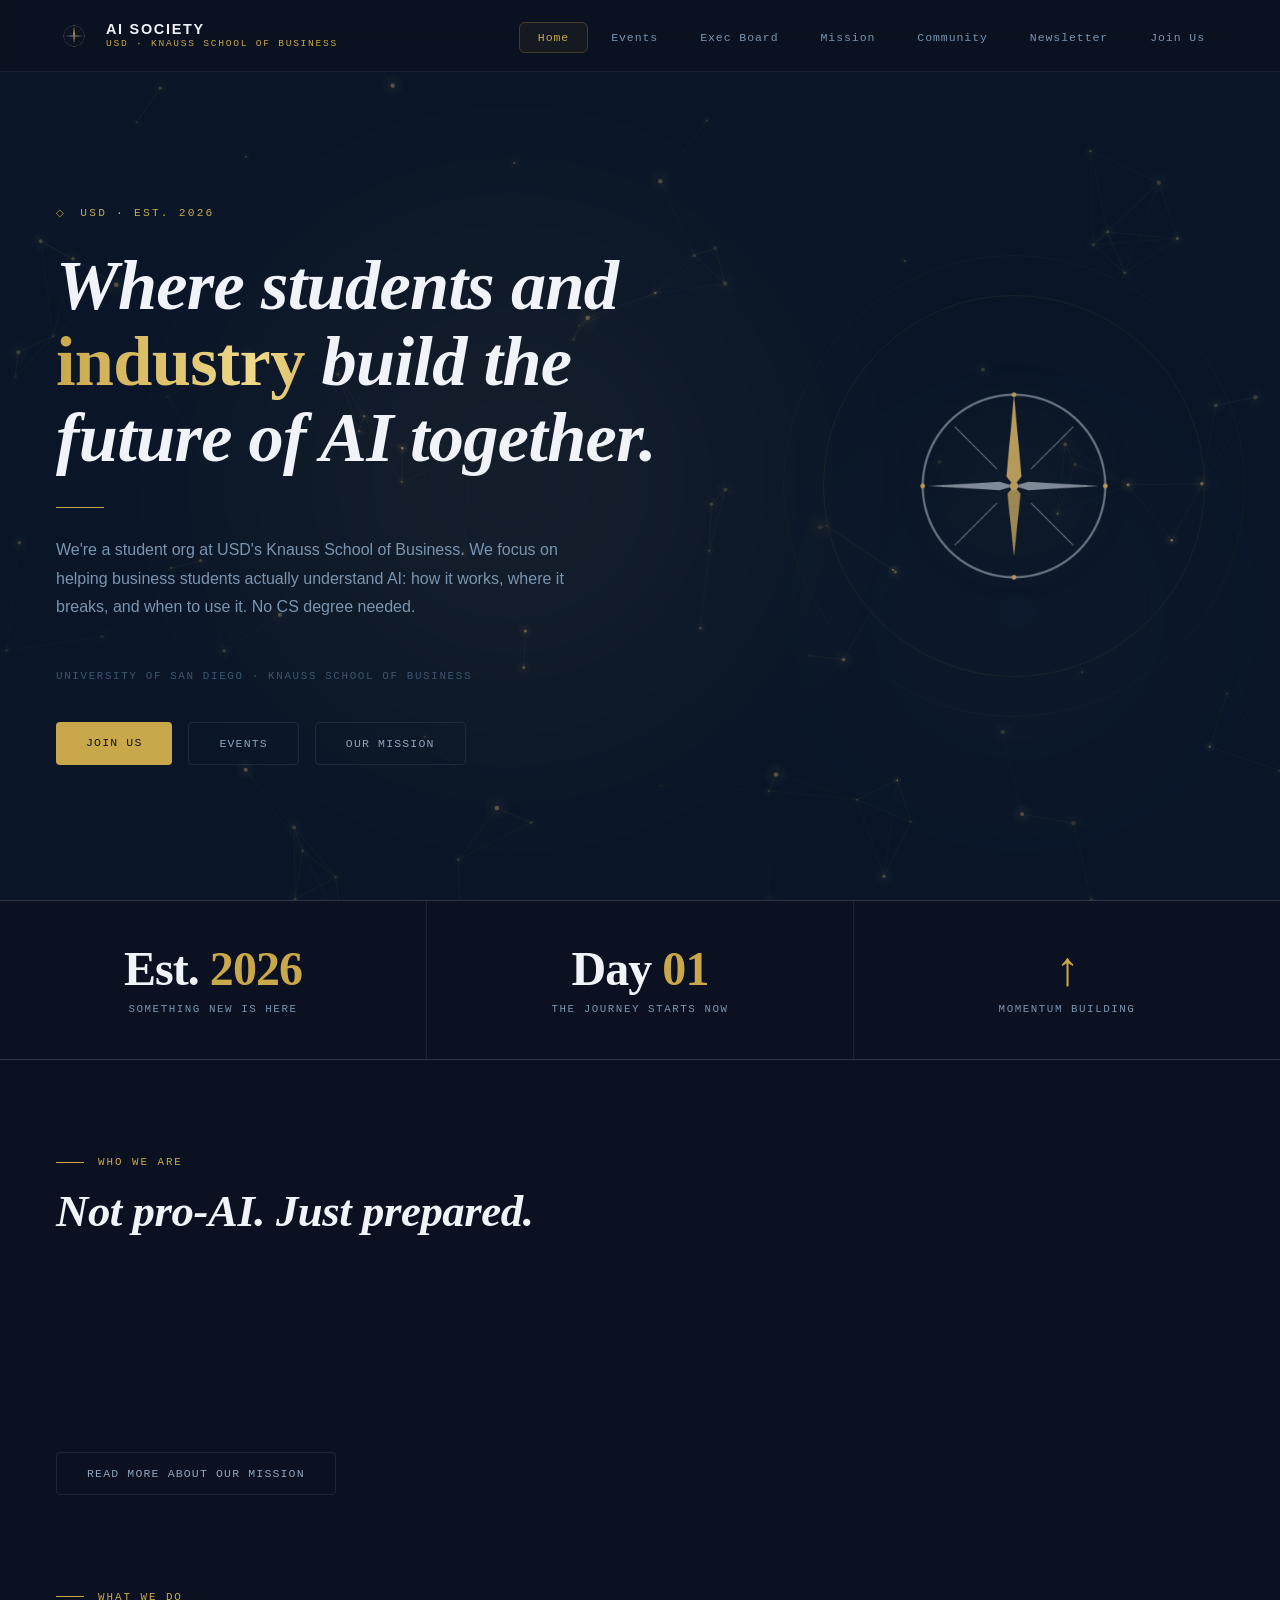
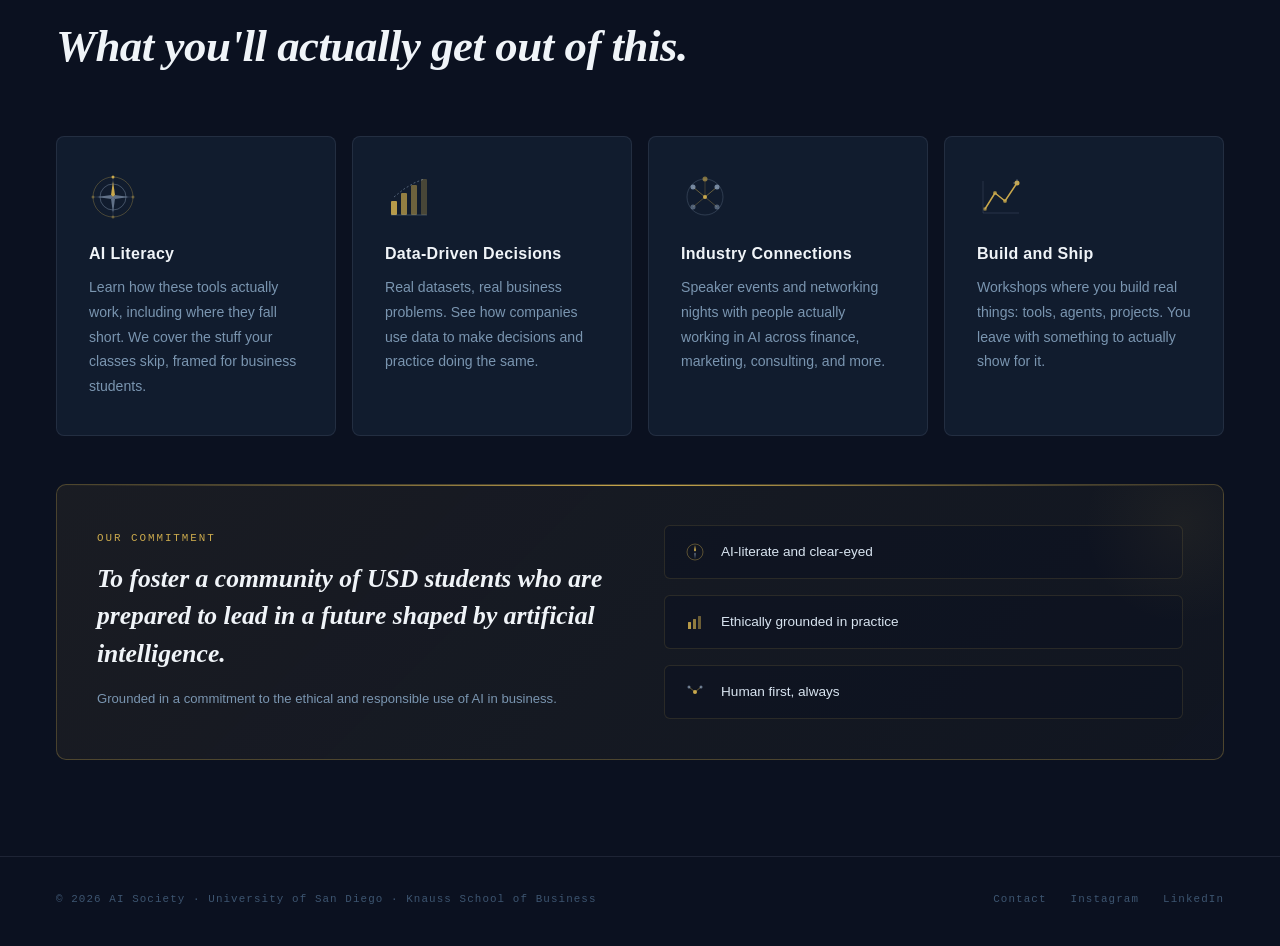
==== commit 208cc2b9: "Rename index (17).html to index.html" ====
--- a/index.html
+++ b/index.html
@@ -163,7 +163,7 @@
       <div class="hero-inner">
         <div class="hero-left">
           <div class="hero-eyebrow fade-up delay-1">USD · Est. 2026</div>
-          <h1 class="fade-up delay-2">Where students and <em>industry</em> build the future of AI together.</h1>
+          <h1 class="fade-up delay-2">Where students and <em class="gold-shimmer">industry</em> build the future of AI together.</h1>
           <div class="hero-rule fade-up delay-2"></div>
           <p class="hero-desc fade-up delay-3">
             We're a student org at USD's Knauss School of Business. We focus on helping business students actually understand AI: how it works, where it breaks, and when to use it. No CS degree needed.
@@ -202,7 +202,7 @@
         <div class="section-tag">Who We Are</div>
         <h2 class="section-title">Not pro-AI. Just prepared.</h2>
       </div>
-      <p style="max-width:640px; font-size:1rem; line-height:1.85; color:var(--text-muted); font-weight:300; margin-bottom:32px;">
+      <p style="max-width:640px; font-size:1rem; line-height:1.85; color:var(--text-muted); font-weight:300; margin-bottom:32px;" class="reveal">
         We're not here to hype AI. We're here because it's already changing the industries you're heading into, and most business programs haven't caught up. AI Society is where you do. We run workshops, bring in people from industry, and work on real projects together. The goal is pretty simple: leave here more prepared than when you showed up.
       </p>
       <a class="btn btn-secondary" href="#" onclick="showPage('mission')" style="display:inline-block;">Read more about our mission</a>
@@ -214,25 +214,103 @@
         <h2 class="section-title">What you'll actually get out of this.</h2>
       </div>
       <div class="card-grid">
-        <div class="card">
-          <span class="card-icon">🧭</span>
+        <div class="card reveal">
+          <span class="card-icon">
+            <svg viewBox="0 0 48 48" fill="none" xmlns="http://www.w3.org/2000/svg">
+              <circle cx="24" cy="24" r="20" stroke="#c9a84c" stroke-width="1" opacity="0.3"/>
+              <circle cx="24" cy="24" r="13" stroke="#8fa3bc" stroke-width="0.8" opacity="0.5"/>
+              <line x1="24" y1="4" x2="24" y2="44" stroke="#8fa3bc" stroke-width="0.6" opacity="0.3"/>
+              <line x1="4" y1="24" x2="44" y2="24" stroke="#8fa3bc" stroke-width="0.6" opacity="0.3"/>
+              <polygon points="24,8 26,22 24,24 22,22" fill="#c9a84c"/>
+              <polygon points="24,40 22,26 24,24 26,26" fill="#8fa3bc" opacity="0.6"/>
+              <polygon points="8,24 22,22 24,24 22,26" fill="#8fa3bc" opacity="0.6"/>
+              <polygon points="40,24 26,26 24,24 26,22" fill="#8fa3bc" opacity="0.6"/>
+              <circle cx="24" cy="4"  r="1.5" fill="#c9a84c"/>
+              <circle cx="24" cy="44" r="1.5" fill="#c9a84c" opacity="0.4"/>
+              <circle cx="4"  cy="24" r="1.5" fill="#c9a84c" opacity="0.4"/>
+              <circle cx="44" cy="24" r="1.5" fill="#c9a84c" opacity="0.4"/>
+            </svg>
+          </span>
           <div class="card-title">AI Literacy</div>
           <p class="card-text">Learn how these tools actually work, including where they fall short. We cover the stuff your classes skip, framed for business students.</p>
         </div>
-        <div class="card">
-          <span class="card-icon">📡</span>
+        <div class="card reveal" style="transition-delay:0.1s">
+          <span class="card-icon">
+            <svg viewBox="0 0 48 48" fill="none" xmlns="http://www.w3.org/2000/svg">
+              <rect x="6" y="28" width="6" height="14" rx="1" fill="#c9a84c" opacity="0.9"/>
+              <rect x="16" y="20" width="6" height="22" rx="1" fill="#c9a84c" opacity="0.7"/>
+              <rect x="26" y="12" width="6" height="30" rx="1" fill="#c9a84c" opacity="0.5"/>
+              <rect x="36" y="6"  width="6" height="36" rx="1" fill="#c9a84c" opacity="0.3"/>
+              <line x1="6" y1="42" x2="42" y2="42" stroke="#8fa3bc" stroke-width="0.8" opacity="0.4"/>
+              <polyline points="9,24 19,16 29,10 39,6" stroke="#8fa3bc" stroke-width="1" stroke-dasharray="2,2" opacity="0.5" fill="none"/>
+            </svg>
+          </span>
           <div class="card-title">Data-Driven Decisions</div>
           <p class="card-text">Real datasets, real business problems. See how companies use data to make decisions and practice doing the same.</p>
         </div>
-        <div class="card">
-          <span class="card-icon">🌐</span>
+        <div class="card reveal" style="transition-delay:0.2s">
+          <span class="card-icon">
+            <svg viewBox="0 0 48 48" fill="none" xmlns="http://www.w3.org/2000/svg">
+              <circle cx="24" cy="24" r="18" stroke="#8fa3bc" stroke-width="0.8" opacity="0.3"/>
+              <circle cx="24" cy="24" r="2" fill="#c9a84c"/>
+              <line x1="24" y1="24" x2="12" y2="14" stroke="#c9a84c" stroke-width="0.8" opacity="0.6"/>
+              <line x1="24" y1="24" x2="36" y2="14" stroke="#c9a84c" stroke-width="0.8" opacity="0.6"/>
+              <line x1="24" y1="24" x2="12" y2="34" stroke="#c9a84c" stroke-width="0.8" opacity="0.4"/>
+              <line x1="24" y1="24" x2="36" y2="34" stroke="#c9a84c" stroke-width="0.8" opacity="0.4"/>
+              <line x1="24" y1="24" x2="24" y2="6"  stroke="#c9a84c" stroke-width="0.8" opacity="0.3"/>
+              <circle cx="12" cy="14" r="2.5" fill="#8fa3bc" opacity="0.8"/>
+              <circle cx="36" cy="14" r="2.5" fill="#8fa3bc" opacity="0.8"/>
+              <circle cx="12" cy="34" r="2.5" fill="#8fa3bc" opacity="0.5"/>
+              <circle cx="36" cy="34" r="2.5" fill="#8fa3bc" opacity="0.5"/>
+              <circle cx="24" cy="6"  r="2.5" fill="#c9a84c" opacity="0.6"/>
+            </svg>
+          </span>
           <div class="card-title">Industry Connections</div>
           <p class="card-text">Speaker events and networking nights with people actually working in AI across finance, marketing, consulting, and more.</p>
         </div>
-        <div class="card">
-          <span class="card-icon">⚡</span>
+        <div class="card reveal" style="transition-delay:0.3s">
+          <span class="card-icon">
+            <svg viewBox="0 0 48 48" fill="none" xmlns="http://www.w3.org/2000/svg">
+              <polyline points="8,36 18,20 28,28 40,10" stroke="#c9a84c" stroke-width="1.5" fill="none" stroke-linecap="round" stroke-linejoin="round"/>
+              <circle cx="8"  cy="36" r="2" fill="#c9a84c" opacity="0.5"/>
+              <circle cx="18" cy="20" r="2" fill="#c9a84c" opacity="0.7"/>
+              <circle cx="28" cy="28" r="2" fill="#c9a84c" opacity="0.7"/>
+              <circle cx="40" cy="10" r="2.5" fill="#c9a84c"/>
+              <line x1="36" y1="10" x2="40" y2="10" stroke="#8fa3bc" stroke-width="0.8" opacity="0.5"/>
+              <line x1="40" y1="6"  x2="40" y2="10" stroke="#8fa3bc" stroke-width="0.8" opacity="0.5"/>
+              <line x1="6" y1="40" x2="42" y2="40" stroke="#8fa3bc" stroke-width="0.6" opacity="0.3"/>
+              <line x1="6" y1="8"  x2="6"  y2="40" stroke="#8fa3bc" stroke-width="0.6" opacity="0.3"/>
+            </svg>
+          </span>
           <div class="card-title">Build and Ship</div>
           <p class="card-text">Workshops where you build real things: tools, agents, projects. You leave with something to actually show for it.</p>
+        </div>
+      </div>
+
+      <!-- Gold feature box -->
+      <div class="gold-box reveal" style="margin-top:48px; display:grid; grid-template-columns:1fr 1fr; gap:48px; align-items:center;">
+        <div>
+          <p style="font-family:'DM Mono',monospace; font-size:0.68rem; letter-spacing:0.18em; text-transform:uppercase; color:var(--gold); margin-bottom:16px;">Our commitment</p>
+          <p style="font-family:'Cormorant Garamond',serif; font-size:clamp(1.3rem,2vw,1.7rem); font-style:italic; font-weight:600; color:var(--heading); line-height:1.45; margin-bottom:16px;">
+            To foster a community of USD students who are prepared to lead in a future shaped by artificial intelligence.
+          </p>
+          <p style="font-size:0.82rem; color:var(--text-muted); font-weight:300; line-height:1.75;">
+            Grounded in a commitment to the ethical and responsible use of AI in business.
+          </p>
+        </div>
+        <div style="display:flex; flex-direction:column; gap:16px;">
+          <div style="display:flex; align-items:center; gap:16px; padding:16px 20px; background:rgba(11,17,32,0.5); border-radius:6px; border:1px solid rgba(201,168,76,0.15);">
+            <svg width="20" height="20" viewBox="0 0 20 20" fill="none"><circle cx="10" cy="10" r="8" stroke="#c9a84c" stroke-width="0.8" opacity="0.5"/><polygon points="10,3 11,8.5 10,9.5 9,8.5" fill="#c9a84c"/><polygon points="10,17 9,11.5 10,10.5 11,11.5" fill="#8fa3bc" opacity="0.5"/></svg>
+            <span style="font-size:0.85rem; color:var(--text); font-weight:300;">AI-literate and clear-eyed</span>
+          </div>
+          <div style="display:flex; align-items:center; gap:16px; padding:16px 20px; background:rgba(11,17,32,0.5); border-radius:6px; border:1px solid rgba(201,168,76,0.15);">
+            <svg width="20" height="20" viewBox="0 0 20 20" fill="none"><rect x="3" y="10" width="3" height="7" rx="0.5" fill="#c9a84c" opacity="0.9"/><rect x="8" y="7"  width="3" height="10" rx="0.5" fill="#c9a84c" opacity="0.7"/><rect x="13" y="4" width="3" height="13" rx="0.5" fill="#c9a84c" opacity="0.5"/></svg>
+            <span style="font-size:0.85rem; color:var(--text); font-weight:300;">Ethically grounded in practice</span>
+          </div>
+          <div style="display:flex; align-items:center; gap:16px; padding:16px 20px; background:rgba(11,17,32,0.5); border-radius:6px; border:1px solid rgba(201,168,76,0.15);">
+            <svg width="20" height="20" viewBox="0 0 20 20" fill="none"><circle cx="10" cy="10" r="2" fill="#c9a84c"/><line x1="10" y1="10" x2="4" y2="5"  stroke="#c9a84c" stroke-width="0.8" opacity="0.6"/><line x1="10" y1="10" x2="16" y2="5"  stroke="#c9a84c" stroke-width="0.8" opacity="0.6"/><circle cx="4"  cy="5"  r="1.5" fill="#8fa3bc" opacity="0.7"/><circle cx="16" cy="5"  r="1.5" fill="#8fa3bc" opacity="0.7"/></svg>
+            <span style="font-size:0.85rem; color:var(--text); font-weight:300;">Human first, always</span>
+          </div>
         </div>
       </div>
     </section>
@@ -306,7 +384,7 @@
         <h2 class="section-title">Meet the Executive Board</h2>
       </div>
       <div class="leadership-grid">
-        <div class="leader-card">
+        <div class="leader-card reveal">
           <div class="leader-avatar"><img src="photos/nick-tamer.jpg" alt="Nick Tamer" onerror="this.parentElement.innerText='NT'"></div>
           <div class="leader-name">Nick Tamer</div>
           <span class="leader-role">Chief Executive Officer</span>
@@ -687,6 +765,20 @@
   </script>
 
   <script>
+  // Scroll reveal
+  const revealEls = document.querySelectorAll('.reveal, .reveal-left');
+  const observer = new IntersectionObserver((entries) => {
+    entries.forEach((entry, i) => {
+      if (entry.isIntersecting) {
+        entry.target.classList.add('visible');
+        observer.unobserve(entry.target);
+      }
+    });
+  }, { threshold: 0.12 });
+  revealEls.forEach(el => observer.observe(el));
+  </script>
+
+  <script>
   function toggleCal(btn) {
     const dropdown = btn.nextElementSibling;
     dropdown.classList.toggle('open');
--- a/style.css
+++ b/style.css
@@ -9,7 +9,6 @@
   --gold-dim:   rgba(201,168,76,0.12);
   --gold-pale:  rgba(201,168,76,0.06);
   --silver:     #8fa3bc;
-  --silver-dim: rgba(143,163,188,0.15);
   --text:       #d8e4f0;
   --text-muted: #7a95b0;
   --text-dim:   #3d5570;
@@ -17,643 +16,225 @@
   --nav-h:      72px;
 }
 
-* { margin: 0; padding: 0; box-sizing: border-box; }
-html { scroll-behavior: smooth; }
-
-body {
-  font-family: 'Jost', sans-serif;
-  background: var(--navy);
-  color: var(--text);
-  min-height: 100vh;
-  overflow-x: hidden;
-}
+* { margin:0; padding:0; box-sizing:border-box; }
+html { scroll-behavior:smooth; }
+body { font-family:'Jost',sans-serif; background:var(--navy); color:var(--text); min-height:100vh; overflow-x:hidden; }
 
 /* ── NAV ── */
 nav {
-  position: fixed;
-  top: 0; left: 0; right: 0;
-  height: var(--nav-h);
-  background: rgba(11,17,32,0.92);
-  backdrop-filter: blur(20px);
-  border-bottom: 1px solid var(--border);
-  display: flex;
-  align-items: center;
-  justify-content: space-between;
-  padding: 0 56px;
-  z-index: 100;
-}
-
-.nav-logo {
-  display: flex;
-  align-items: center;
-  gap: 14px;
-  text-decoration: none;
-}
-
-.nav-logo img {
-  width: 36px;
-  height: 36px;
-  object-fit: contain;
-}
-
-.nav-logo-text {
-  display: flex;
-  flex-direction: column;
-  line-height: 1;
-}
-
-.nav-logo-name {
-  font-family: 'Jost', sans-serif;
-  font-weight: 600;
-  font-size: 0.9rem;
-  color: var(--heading);
-  letter-spacing: 0.12em;
-  text-transform: uppercase;
-}
-
-.nav-logo-sub {
-  font-family: 'DM Mono', monospace;
-  font-size: 0.6rem;
-  color: var(--gold);
-  letter-spacing: 0.18em;
-  text-transform: uppercase;
-  margin-top: 3px;
-}
-
-.nav-links {
-  display: flex;
-  gap: 4px;
-  list-style: none;
-}
-
-.nav-links a {
-  font-family: 'DM Mono', monospace;
-  font-size: 0.72rem;
-  font-weight: 400;
-  color: var(--text-muted);
-  text-decoration: none;
-  padding: 8px 18px;
-  border-radius: 6px;
-  border: 1px solid transparent;
-  transition: all 0.2s;
-  letter-spacing: 0.08em;
-}
-
-.nav-links a:hover,
-.nav-links a.active {
-  color: var(--gold);
-  border-color: rgba(201,168,76,0.25);
-  background: var(--gold-pale);
-}
+  position:fixed; top:0; left:0; right:0; height:var(--nav-h);
+  background:rgba(11,17,32,0.94); backdrop-filter:blur(24px);
+  border-bottom:1px solid var(--border);
+  display:flex; align-items:center; justify-content:space-between;
+  padding:0 56px; z-index:100;
+}
+.nav-logo { display:flex; align-items:center; gap:14px; text-decoration:none; }
+.nav-logo img { width:36px; height:36px; object-fit:contain; }
+.nav-logo-text { display:flex; flex-direction:column; line-height:1; }
+.nav-logo-name { font-family:'Jost',sans-serif; font-weight:600; font-size:0.9rem; color:var(--heading); letter-spacing:0.12em; text-transform:uppercase; }
+.nav-logo-sub  { font-family:'DM Mono',monospace; font-size:0.6rem; color:var(--gold); letter-spacing:0.18em; text-transform:uppercase; margin-top:3px; }
+.nav-links { display:flex; gap:4px; list-style:none; }
+.nav-links a { font-family:'DM Mono',monospace; font-size:0.72rem; color:var(--text-muted); text-decoration:none; padding:8px 18px; border-radius:6px; border:1px solid transparent; transition:all 0.2s; letter-spacing:0.08em; }
+.nav-links a:hover,.nav-links a.active { color:var(--gold); border-color:rgba(201,168,76,0.25); background:var(--gold-pale); }
 
 /* ── PAGES ── */
-.page { display: none; padding-top: var(--nav-h); min-height: 100vh; }
-.page.active { display: block; }
+.page { display:none; padding-top:var(--nav-h); min-height:100vh; }
+.page.active { display:block; }
 
 /* ── HERO ── */
-.hero {
-  min-height: calc(100vh - var(--nav-h));
-  display: flex;
-  flex-direction: column;
-  justify-content: center;
-  padding: 80px 56px;
-  position: relative;
-  overflow: hidden;
-}
-
-/* Subtle texture overlay */
-.hero::before {
-  content: '';
-  position: absolute;
-  inset: 0;
-  background:
-    radial-gradient(ellipse 60% 60% at 80% 40%, rgba(201,168,76,0.05) 0%, transparent 60%),
-    radial-gradient(ellipse 50% 50% at 20% 70%, rgba(143,163,188,0.04) 0%, transparent 60%);
-  pointer-events: none;
-}
-
-.hero-inner {
-  display: grid;
-  grid-template-columns: 1fr 420px;
-  gap: 80px;
-  align-items: center;
-  max-width: 1200px;
-}
-
-.hero-eyebrow {
-  font-family: 'DM Mono', monospace;
-  font-size: 0.7rem;
-  color: var(--gold);
-  letter-spacing: 0.2em;
-  text-transform: uppercase;
-  margin-bottom: 28px;
-  display: flex;
-  align-items: center;
-  gap: 14px;
-}
-
-.hero-eyebrow::before {
-  content: '◇';
-  font-size: 0.6rem;
-}
-
-.hero h1 {
-  font-family: 'Cormorant Garamond', serif;
-  font-weight: 600;
-  font-style: italic;
-  font-size: clamp(3rem, 5.5vw, 5rem);
-  line-height: 1.08;
-  color: var(--heading);
-  margin-bottom: 32px;
-  letter-spacing: -0.01em;
-}
-
-.hero h1 em {
-  font-style: normal;
-  color: var(--gold);
-}
-
-.hero-rule {
-  width: 48px;
-  height: 1px;
-  background: var(--gold);
-  margin-bottom: 28px;
-}
-
-.hero-desc {
-  font-size: 1rem;
-  line-height: 1.8;
-  color: var(--text-muted);
-  margin-bottom: 48px;
-  font-weight: 300;
-  max-width: 520px;
-}
-
-.hero-sub {
-  font-family: 'DM Mono', monospace;
-  font-size: 0.68rem;
-  color: var(--text-dim);
-  letter-spacing: 0.15em;
-  text-transform: uppercase;
-  margin-bottom: 40px;
-}
-
-.btn-row { display: flex; gap: 16px; flex-wrap: wrap; }
-
-.btn {
-  font-family: 'DM Mono', monospace;
-  font-size: 0.72rem;
-  letter-spacing: 0.1em;
-  text-transform: uppercase;
-  padding: 14px 30px;
-  border-radius: 4px;
-  text-decoration: none;
-  cursor: pointer;
-  border: none;
-  transition: all 0.25s;
-}
-
-.btn-primary {
-  background: var(--gold);
-  color: var(--navy);
-  font-weight: 500;
-}
-
-.btn-primary:hover {
-  background: #e0be6a;
-  transform: translateY(-2px);
-  box-shadow: 0 8px 32px rgba(201,168,76,0.25);
-}
-
-.btn-secondary {
-  background: transparent;
-  color: var(--silver);
-  border: 1px solid var(--border);
-}
-
-.btn-secondary:hover {
-  border-color: rgba(201,168,76,0.35);
-  color: var(--gold);
-  transform: translateY(-2px);
-}
-
-/* Hero compass */
-.hero-compass {
-  display: flex;
-  justify-content: center;
-  align-items: center;
-}
-
-.hero-compass img {
-  width: 320px;
-  height: 320px;
-  object-fit: contain;
-  opacity: 0.9;
-  animation: slowSpin 40s linear infinite;
-  filter: drop-shadow(0 0 40px rgba(201,168,76,0.15));
-}
-
-@keyframes slowSpin {
-  from { transform: rotate(0deg); }
-  to { transform: rotate(360deg); }
-}
-
-/* Stats */
-.stats-bar {
-  display: grid;
-  grid-template-columns: repeat(3, 1fr);
-  gap: 1px;
-  background: var(--border);
-  border-top: 1px solid var(--border);
-  border-bottom: 1px solid var(--border);
-}
-
-.stat-item {
-  background: var(--navy);
-  padding: 44px 40px;
-  text-align: center;
-}
-
-.stat-num {
-  font-family: 'Cormorant Garamond', serif;
-  font-size: 3rem;
-  font-weight: 600;
-  color: var(--heading);
-  display: block;
-  line-height: 1;
-  letter-spacing: -0.02em;
-}
-
-.stat-num span { color: var(--gold); }
-
-.stat-label {
-  font-family: 'DM Mono', monospace;
-  font-size: 0.68rem;
-  color: var(--text-muted);
-  letter-spacing: 0.14em;
-  text-transform: uppercase;
-  margin-top: 10px;
-  display: block;
-}
+.hero { min-height:calc(100vh - var(--nav-h)); display:flex; flex-direction:column; justify-content:center; padding:80px 56px; position:relative; overflow:hidden; }
+.hero-inner { display:grid; grid-template-columns:1fr 420px; gap:80px; align-items:center; max-width:1200px; position:relative; z-index:10; }
+.hero-eyebrow { font-family:'DM Mono',monospace; font-size:0.7rem; color:var(--gold); letter-spacing:0.2em; text-transform:uppercase; margin-bottom:28px; display:flex; align-items:center; gap:14px; }
+.hero-eyebrow::before { content:'◇'; font-size:0.6rem; }
+.hero h1 { font-family:'Cormorant Garamond',serif; font-weight:600; font-style:italic; font-size:clamp(3rem,5.5vw,5rem); line-height:1.08; color:var(--heading); margin-bottom:32px; letter-spacing:-0.01em; }
+.hero h1 em { font-style:normal; color:var(--gold); }
+.hero-rule { width:48px; height:1px; background:var(--gold); margin-bottom:28px; }
+.hero-desc { font-size:1rem; line-height:1.8; color:var(--text-muted); margin-bottom:48px; font-weight:300; max-width:520px; }
+.hero-sub { font-family:'DM Mono',monospace; font-size:0.68rem; color:var(--text-dim); letter-spacing:0.15em; text-transform:uppercase; margin-bottom:40px; }
+.btn-row { display:flex; gap:16px; flex-wrap:wrap; }
+.btn { font-family:'DM Mono',monospace; font-size:0.72rem; letter-spacing:0.1em; text-transform:uppercase; padding:14px 30px; border-radius:4px; text-decoration:none; cursor:pointer; border:none; transition:all 0.25s; display:inline-block; }
+.btn-primary { background:var(--gold); color:var(--navy); font-weight:500; }
+.btn-primary:hover { background:#e0be6a; transform:translateY(-2px); box-shadow:0 8px 32px rgba(201,168,76,0.3); }
+.btn-secondary { background:transparent; color:var(--silver); border:1px solid var(--border); }
+.btn-secondary:hover { border-color:rgba(201,168,76,0.35); color:var(--gold); transform:translateY(-2px); }
+
+/* Compass */
+.hero-compass { display:flex; justify-content:center; align-items:center; position:relative; }
+.hero-compass img { width:320px; height:320px; object-fit:contain; opacity:0.9; animation:slowSpin 40s linear infinite; filter:drop-shadow(0 0 60px rgba(201,168,76,0.2)); }
+@keyframes slowSpin { from{transform:rotate(0deg)} to{transform:rotate(360deg)} }
+
+/* Compass ring pulse */
+.hero-compass::before,.hero-compass::after {
+  content:''; position:absolute; border-radius:50%; border:1px solid rgba(201,168,76,0.08); animation:ringPulse 4s ease-in-out infinite;
+}
+.hero-compass::before { width:380px; height:380px; animation-delay:0s; }
+.hero-compass::after  { width:460px; height:460px; animation-delay:1.5s; border-color:rgba(201,168,76,0.04); }
+@keyframes ringPulse { 0%,100%{opacity:0.4;transform:scale(1)} 50%{opacity:1;transform:scale(1.02)} }
+
+/* ── STATS ── */
+.stats-bar { display:grid; grid-template-columns:repeat(3,1fr); gap:1px; background:var(--border); border-top:1px solid var(--border); border-bottom:1px solid var(--border); }
+.stat-item { background:var(--navy); padding:44px 40px; text-align:center; position:relative; overflow:hidden; transition:background 0.3s; }
+.stat-item::before { content:''; position:absolute; bottom:0; left:50%; transform:translateX(-50%); width:0; height:2px; background:linear-gradient(90deg,transparent,var(--gold),transparent); transition:width 0.4s; }
+.stat-item:hover { background:var(--navy-mid); }
+.stat-item:hover::before { width:100%; }
+.stat-num { font-family:'Cormorant Garamond',serif; font-size:3rem; font-weight:600; color:var(--heading); display:block; line-height:1; letter-spacing:-0.02em; }
+.stat-num span { color:var(--gold); }
+.stat-label { font-family:'DM Mono',monospace; font-size:0.68rem; color:var(--text-muted); letter-spacing:0.14em; text-transform:uppercase; margin-top:10px; display:block; }
 
 /* ── SECTION ── */
-.section { padding: 96px 56px; }
-
-.section-header { margin-bottom: 64px; }
-
-.section-tag {
-  font-family: 'DM Mono', monospace;
-  font-size: 0.68rem;
-  color: var(--gold);
-  letter-spacing: 0.18em;
-  text-transform: uppercase;
-  margin-bottom: 18px;
-  display: flex;
-  align-items: center;
-  gap: 14px;
-}
-
-.section-tag::before {
-  content: '';
-  width: 28px;
-  height: 1px;
-  background: var(--gold);
-}
-
-.section-title {
-  font-family: 'Cormorant Garamond', serif;
-  font-size: clamp(2rem, 3.5vw, 3rem);
-  font-weight: 600;
-  font-style: italic;
-  color: var(--heading);
-  letter-spacing: -0.01em;
-  line-height: 1.15;
-}
-
-/* Cards */
-.card-grid {
-  display: grid;
-  grid-template-columns: repeat(auto-fit, minmax(260px, 1fr));
-  gap: 16px;
-}
-
+.section { padding:96px 56px; }
+.section-header { margin-bottom:64px; }
+.section-tag { font-family:'DM Mono',monospace; font-size:0.68rem; color:var(--gold); letter-spacing:0.18em; text-transform:uppercase; margin-bottom:18px; display:flex; align-items:center; gap:14px; }
+.section-tag::before { content:''; width:28px; height:1px; background:var(--gold); }
+.section-title { font-family:'Cormorant Garamond',serif; font-size:clamp(2rem,3.5vw,3rem); font-weight:600; font-style:italic; color:var(--heading); letter-spacing:-0.01em; line-height:1.15; }
+
+/* ── CARDS ── */
+.card-grid { display:grid; grid-template-columns:repeat(auto-fit,minmax(260px,1fr)); gap:16px; }
 .card {
-  background: var(--navy-mid);
-  border: 1px solid var(--border);
-  border-radius: 8px;
-  padding: 36px 32px;
-  transition: all 0.3s;
-  position: relative;
-  overflow: hidden;
-}
-
+  background:var(--navy-mid); border:1px solid var(--border); border-radius:8px;
+  padding:36px 32px; transition:all 0.35s; position:relative; overflow:hidden;
+}
+.card::before {
+  content:''; position:absolute; inset:0;
+  background:linear-gradient(135deg,rgba(201,168,76,0.04) 0%,transparent 60%);
+  opacity:0; transition:opacity 0.35s;
+}
 .card::after {
-  content: '';
-  position: absolute;
-  bottom: 0; left: 0; right: 0;
-  height: 2px;
-  background: linear-gradient(90deg, transparent, var(--gold), transparent);
-  opacity: 0;
-  transition: opacity 0.3s;
-}
-
-.card:hover {
-  border-color: rgba(201,168,76,0.2);
-  transform: translateY(-4px);
-  box-shadow: 0 16px 48px rgba(0,0,0,0.5);
-}
-
-.card:hover::after { opacity: 1; }
-
-.card-icon { font-size: 1.6rem; margin-bottom: 20px; display: block; }
-
-.card-title {
-  font-family: 'Jost', sans-serif;
-  font-size: 1rem;
-  font-weight: 600;
-  color: var(--heading);
-  margin-bottom: 12px;
-  letter-spacing: 0.02em;
-}
-
-.card-text {
-  font-size: 0.88rem;
-  color: var(--text-muted);
-  line-height: 1.75;
-  font-weight: 300;
+  content:''; position:absolute; bottom:0; left:0; right:0; height:2px;
+  background:linear-gradient(90deg,transparent,var(--gold),transparent);
+  opacity:0; transition:opacity 0.35s;
+}
+.card:hover { border-color:rgba(201,168,76,0.3); transform:translateY(-6px); box-shadow:0 24px 64px rgba(0,0,0,0.5); }
+.card:hover::before,.card:hover::after { opacity:1; }
+
+/* SVG icon wrapper */
+.card-icon { width:48px; height:48px; margin-bottom:24px; display:block; }
+.card-icon svg { width:100%; height:100%; }
+
+.card-title { font-family:'Jost',sans-serif; font-size:1rem; font-weight:600; color:var(--heading); margin-bottom:12px; letter-spacing:0.02em; }
+.card-text { font-size:0.88rem; color:var(--text-muted); line-height:1.75; font-weight:300; }
+
+/* ── GOLD FEATURE BOX ── */
+.gold-box {
+  background:linear-gradient(135deg,rgba(201,168,76,0.08) 0%,rgba(201,168,76,0.03) 100%);
+  border:1px solid rgba(201,168,76,0.3); border-radius:10px; padding:40px;
+  position:relative; overflow:hidden;
+}
+.gold-box::before {
+  content:''; position:absolute; top:0; left:0; right:0; height:1px;
+  background:linear-gradient(90deg,transparent,var(--gold),transparent);
+}
+.gold-box::after {
+  content:''; position:absolute; top:-60px; right:-60px;
+  width:200px; height:200px; border-radius:50%;
+  background:radial-gradient(circle,rgba(201,168,76,0.06),transparent 70%);
+  pointer-events:none;
 }
 
 /* ── EVENTS ── */
-.events-list {
-  display: flex;
-  flex-direction: column;
-  gap: 12px;
-  max-width: 900px;
-}
-
-.event-card {
-  background: var(--navy-mid);
-  border: 1px solid var(--border);
-  border-radius: 8px;
-  padding: 28px 32px;
-  display: grid;
-  grid-template-columns: 72px 1fr auto;
-  gap: 28px;
-  align-items: center;
-  transition: all 0.3s;
-}
-
-.event-card:hover {
-  border-color: rgba(201,168,76,0.2);
-  transform: translateX(4px);
-  background: var(--navy-light);
-}
-
-.event-date { text-align: center; }
-
-.event-month {
-  font-family: 'DM Mono', monospace;
-  font-size: 0.62rem;
-  color: var(--gold);
-  letter-spacing: 0.15em;
-  text-transform: uppercase;
-  display: block;
-}
-
-.event-day {
-  font-family: 'Cormorant Garamond', serif;
-  font-size: 2.2rem;
-  font-weight: 600;
-  color: var(--heading);
-  line-height: 1;
-  display: block;
-}
-
-.event-divider {
-  width: 1px;
-  height: 40px;
-  background: var(--border);
-  justify-self: center;
-}
-
-.event-card {
-  grid-template-columns: 72px 1px 1fr auto;
-}
-
-.event-info h3 {
-  font-family: 'Jost', sans-serif;
-  font-size: 1rem;
-  font-weight: 500;
-  color: var(--heading);
-  margin-bottom: 5px;
-}
-
-.event-info p {
-  font-size: 0.82rem;
-  color: var(--text-muted);
-  font-weight: 300;
-}
-
-.event-tag {
-  font-family: 'DM Mono', monospace;
-  font-size: 0.65rem;
-  padding: 5px 14px;
-  border-radius: 100px;
-  letter-spacing: 0.08em;
-  white-space: nowrap;
-}
-
-.tag-workshop    { background: rgba(201,168,76,0.1);  color: var(--gold);   border: 1px solid rgba(201,168,76,0.25); }
-.tag-speaker     { background: rgba(143,163,188,0.1); color: var(--silver); border: 1px solid rgba(143,163,188,0.25); }
-.tag-social      { background: rgba(100,160,220,0.1); color: #82b4e0;       border: 1px solid rgba(100,160,220,0.25); }
-.tag-competition { background: rgba(180,140,80,0.1);  color: #d4a84a;       border: 1px solid rgba(180,140,80,0.25); }
+.events-list { display:flex; flex-direction:column; gap:12px; max-width:900px; }
+.event-card { background:var(--navy-mid); border:1px solid var(--border); border-radius:8px; padding:28px 32px; display:grid; grid-template-columns:72px 1px 1fr auto; gap:28px; align-items:center; transition:all 0.3s; }
+.event-card:hover { border-color:rgba(201,168,76,0.2); transform:translateX(6px); background:var(--navy-light); box-shadow:4px 0 32px rgba(201,168,76,0.05); }
+.event-date { text-align:center; }
+.event-month { font-family:'DM Mono',monospace; font-size:0.62rem; color:var(--gold); letter-spacing:0.15em; text-transform:uppercase; display:block; }
+.event-day { font-family:'Cormorant Garamond',serif; font-size:2.2rem; font-weight:600; color:var(--heading); line-height:1; display:block; }
+.event-divider { width:1px; height:40px; background:var(--border); justify-self:center; }
+.event-info h3 { font-family:'Jost',sans-serif; font-size:1rem; font-weight:500; color:var(--heading); margin-bottom:5px; }
+.event-info p { font-size:0.82rem; color:var(--text-muted); font-weight:300; }
+.event-tag { font-family:'DM Mono',monospace; font-size:0.65rem; padding:5px 14px; border-radius:100px; letter-spacing:0.08em; white-space:nowrap; }
+.tag-workshop    { background:rgba(201,168,76,0.1);  color:var(--gold);   border:1px solid rgba(201,168,76,0.25); }
+.tag-speaker     { background:rgba(143,163,188,0.1); color:var(--silver); border:1px solid rgba(143,163,188,0.25); }
+.tag-social      { background:rgba(100,160,220,0.1); color:#82b4e0;       border:1px solid rgba(100,160,220,0.25); }
+.tag-competition { background:rgba(180,140,80,0.1);  color:#d4a84a;       border:1px solid rgba(180,140,80,0.25); }
+.tag-past        { background:rgba(143,163,188,0.06); color:var(--text-muted); border:1px solid rgba(143,163,188,0.12); }
+.event-card.past { opacity:0.55; } .event-card.past:hover { opacity:0.8; }
 
 /* ── LEADERSHIP ── */
-.leadership-grid {
-  display: grid;
-  grid-template-columns: repeat(auto-fit, minmax(220px, 1fr));
-  gap: 16px;
-}
-
-.leader-card {
-  background: var(--navy-mid);
-  border: 1px solid var(--border);
-  border-radius: 8px;
-  padding: 40px 28px 32px;
-  text-align: center;
-  transition: all 0.3s;
-}
-
-.leader-card:hover {
-  border-color: rgba(201,168,76,0.2);
-  transform: translateY(-6px);
-  box-shadow: 0 20px 48px rgba(0,0,0,0.5);
-}
-
-.leader-avatar {
-  width: 72px; height: 72px;
-  border-radius: 50%;
-  background: var(--navy-light);
-  border: 1px solid rgba(201,168,76,0.25);
-  margin: 0 auto 20px;
-  display: flex;
-  align-items: center;
-  justify-content: center;
-  font-family: 'Jost', sans-serif;
-  font-size: 1rem;
-  font-weight: 600;
-  color: var(--gold);
-}
-
-.leader-name {
-  font-family: 'Jost', sans-serif;
-  font-size: 0.95rem;
-  font-weight: 600;
-  color: var(--heading);
-  margin-bottom: 6px;
-  letter-spacing: 0.02em;
-}
-
-.leader-role {
-  font-family: 'DM Mono', monospace;
-  font-size: 0.65rem;
-  color: var(--gold);
-  letter-spacing: 0.12em;
-  text-transform: uppercase;
-  margin-bottom: 18px;
-  display: block;
-}
-
-.leader-bio {
-  font-size: 0.82rem;
-  color: var(--text-muted);
-  line-height: 1.7;
-  font-weight: 300;
-}
+.leadership-grid { display:grid; grid-template-columns:repeat(auto-fit,minmax(220px,1fr)); gap:16px; }
+.leader-card { background:var(--navy-mid); border:1px solid var(--border); border-radius:8px; padding:40px 28px 32px; text-align:center; transition:all 0.35s; position:relative; overflow:hidden; }
+.leader-card::before { content:''; position:absolute; top:0; left:50%; transform:translateX(-50%); width:0; height:2px; background:linear-gradient(90deg,transparent,var(--gold),transparent); transition:width 0.4s; }
+.leader-card:hover { border-color:rgba(201,168,76,0.25); transform:translateY(-6px); box-shadow:0 20px 56px rgba(0,0,0,0.5); }
+.leader-card:hover::before { width:100%; }
+.leader-avatar { width:80px; height:80px; border-radius:50%; background:var(--navy-light); border:1px solid rgba(201,168,76,0.25); margin:0 auto 20px; display:flex; align-items:center; justify-content:center; font-family:'Jost',sans-serif; font-size:1rem; font-weight:600; color:var(--gold); overflow:hidden; position:relative; }
+.leader-avatar::after { content:''; position:absolute; inset:-4px; border-radius:50%; border:1px solid rgba(201,168,76,0.1); }
+.leader-avatar img { width:100%; height:100%; object-fit:cover; object-position:center 20%; border-radius:50%; }
+.leader-name { font-family:'Jost',sans-serif; font-size:0.95rem; font-weight:600; color:var(--heading); margin-bottom:6px; letter-spacing:0.02em; }
+.leader-role { font-family:'DM Mono',monospace; font-size:0.65rem; color:var(--gold); letter-spacing:0.12em; text-transform:uppercase; margin-bottom:18px; display:block; }
+.leader-bio { font-size:0.82rem; color:var(--text-muted); line-height:1.7; font-weight:300; }
 
 /* ── MISSION ── */
-.mission-layout {
-  display: grid;
-  grid-template-columns: 1fr 1fr;
-  gap: 80px;
-  align-items: start;
-}
-
-.mission-statement {
-  font-family: 'Cormorant Garamond', serif;
-  font-size: clamp(1.5rem, 2.5vw, 2rem);
-  font-weight: 600;
-  font-style: italic;
-  color: var(--heading);
-  line-height: 1.5;
-  padding-left: 28px;
-  border-left: 1px solid var(--gold);
-  margin-bottom: 40px;
-}
-
-.mission-body {
-  font-size: 0.92rem;
-  color: var(--text-muted);
-  line-height: 1.9;
-  font-weight: 300;
-  margin-bottom: 20px;
-}
-
-.values-list {
-  display: flex;
-  flex-direction: column;
-  gap: 12px;
-}
-
-.value-item {
-  display: flex;
-  gap: 20px;
-  align-items: flex-start;
-  padding: 24px 28px;
-  background: var(--navy-mid);
-  border: 1px solid var(--border);
-  border-radius: 8px;
-  transition: border-color 0.3s;
-}
-
-.value-item:hover { border-color: rgba(201,168,76,0.2); }
-
-.value-num {
-  font-family: 'DM Mono', monospace;
-  font-size: 0.65rem;
-  color: var(--gold);
-  letter-spacing: 0.1em;
-  padding-top: 3px;
-  flex-shrink: 0;
-}
-
-.value-content h4 {
-  font-family: 'Jost', sans-serif;
-  font-size: 0.92rem;
-  font-weight: 600;
-  color: var(--heading);
-  margin-bottom: 6px;
-  letter-spacing: 0.03em;
-}
-
-.value-content p {
-  font-size: 0.82rem;
-  color: var(--text-muted);
-  line-height: 1.7;
-  font-weight: 300;
-}
+.mission-layout { display:grid; grid-template-columns:1fr 1fr; gap:80px; align-items:start; }
+.mission-statement { font-family:'Cormorant Garamond',serif; font-size:clamp(1.5rem,2.5vw,2rem); font-weight:600; font-style:italic; color:var(--heading); line-height:1.5; padding-left:28px; border-left:2px solid var(--gold); margin-bottom:40px; }
+.mission-body { font-size:0.92rem; color:var(--text-muted); line-height:1.9; font-weight:300; margin-bottom:20px; }
+.values-list { display:flex; flex-direction:column; gap:12px; }
+.value-item { display:flex; gap:20px; align-items:flex-start; padding:24px 28px; background:var(--navy-mid); border:1px solid var(--border); border-radius:8px; transition:all 0.3s; }
+.value-item:hover { border-color:rgba(201,168,76,0.25); background:var(--navy-light); transform:translateX(4px); }
+.value-num { font-family:'DM Mono',monospace; font-size:0.65rem; color:var(--gold); letter-spacing:0.1em; padding-top:3px; flex-shrink:0; }
+.value-content h4 { font-family:'Jost',sans-serif; font-size:0.92rem; font-weight:600; color:var(--heading); margin-bottom:6px; letter-spacing:0.03em; }
+.value-content p { font-size:0.82rem; color:var(--text-muted); line-height:1.7; font-weight:300; }
+
+/* ── NEWSLETTER ── */
+.newsletter-grid { display:grid; grid-template-columns:repeat(auto-fill,minmax(280px,1fr)); gap:20px; margin-top:8px; }
+.newsletter-card { background:var(--navy-mid); border:1px solid var(--border); border-radius:10px; padding:28px; text-decoration:none; display:block; transition:all 0.3s; position:relative; overflow:hidden; }
+.newsletter-card::after { content:''; position:absolute; bottom:0; left:0; right:0; height:2px; background:linear-gradient(90deg,transparent,var(--gold),transparent); opacity:0; transition:opacity 0.3s; }
+.newsletter-card:hover { border-color:rgba(201,168,76,0.25); transform:translateY(-3px); box-shadow:0 16px 48px rgba(0,0,0,0.4); }
+.newsletter-card:hover::after { opacity:1; }
+.newsletter-issue { font-family:'DM Mono',monospace; font-size:0.65rem; letter-spacing:0.15em; text-transform:uppercase; color:var(--gold); margin-bottom:10px; display:block; }
+.newsletter-title { font-family:'Jost',sans-serif; font-size:1rem; font-weight:700; color:var(--heading); margin-bottom:8px; }
+.newsletter-desc { font-size:0.82rem; color:var(--text-muted); line-height:1.65; font-weight:300; }
+.newsletter-arrow { display:inline-block; margin-top:16px; font-family:'DM Mono',monospace; font-size:0.7rem; color:var(--gold); letter-spacing:0.08em; }
 
 /* ── FOOTER ── */
-footer {
-  border-top: 1px solid var(--border);
-  padding: 36px 56px;
-  display: flex;
-  align-items: center;
-  justify-content: space-between;
-}
-
-.footer-left {
-  font-family: 'DM Mono', monospace;
-  font-size: 0.68rem;
-  color: var(--text-dim);
-  letter-spacing: 0.1em;
-}
-
-.footer-links { display: flex; gap: 24px; }
-
-.footer-links a {
-  font-family: 'DM Mono', monospace;
-  font-size: 0.68rem;
-  color: var(--text-dim);
-  text-decoration: none;
-  letter-spacing: 0.1em;
-  transition: color 0.2s;
-}
-
-.footer-links a:hover { color: var(--gold); }
+footer { border-top:1px solid var(--border); padding:36px 56px; display:flex; align-items:center; justify-content:space-between; }
+.footer-left { font-family:'DM Mono',monospace; font-size:0.68rem; color:var(--text-dim); letter-spacing:0.1em; }
+.footer-links { display:flex; gap:24px; }
+.footer-links a { font-family:'DM Mono',monospace; font-size:0.68rem; color:var(--text-dim); text-decoration:none; letter-spacing:0.1em; transition:color 0.2s; }
+.footer-links a:hover { color:var(--gold); }
+
+/* ── SCROLL REVEAL ── */
+.reveal { opacity:0; transform:translateY(28px); transition:opacity 0.7s ease,transform 0.7s ease; }
+.reveal.visible { opacity:1; transform:translateY(0); }
+.reveal-left { opacity:0; transform:translateX(-28px); transition:opacity 0.7s ease,transform 0.7s ease; }
+.reveal-left.visible { opacity:1; transform:translateX(0); }
 
 /* ── ANIMATIONS ── */
-@keyframes fadeUp {
-  from { opacity: 0; transform: translateY(20px); }
-  to   { opacity: 1; transform: translateY(0); }
-}
-
-.fade-up   { animation: fadeUp 0.7s ease forwards; opacity: 0; }
-.delay-1   { animation-delay: 0.1s; }
-.delay-2   { animation-delay: 0.25s; }
-.delay-3   { animation-delay: 0.4s; }
-.delay-4   { animation-delay: 0.55s; }
+@keyframes fadeUp { from{opacity:0;transform:translateY(20px)} to{opacity:1;transform:translateY(0)} }
+.fade-up   { animation:fadeUp 0.7s ease forwards; opacity:0; }
+.delay-1 { animation-delay:0.1s; }
+.delay-2 { animation-delay:0.25s; }
+.delay-3 { animation-delay:0.4s; }
+.delay-4 { animation-delay:0.55s; }
+
+@keyframes shimmer {
+  0% { background-position: -200% center; }
+  100% { background-position: 200% center; }
+}
+.gold-shimmer {
+  background:linear-gradient(90deg,var(--gold) 0%,#f0d98a 40%,var(--gold) 60%,#b8922e 100%);
+  background-size:200% auto;
+  -webkit-background-clip:text; -webkit-text-fill-color:transparent; background-clip:text;
+  animation:shimmer 4s linear infinite;
+}
+
+/* Cal dropdown */
+.cal-dropdown-wrap { position:relative; }
+.cal-btn { font-family:'DM Mono',monospace; font-size:0.65rem; letter-spacing:0.08em; padding:6px 14px; border-radius:100px; border:1px solid rgba(201,168,76,0.3); background:rgba(201,168,76,0.08); color:var(--gold); cursor:pointer; white-space:nowrap; transition:all 0.2s; }
+.cal-btn:hover { background:rgba(201,168,76,0.15); }
+.cal-dropdown { display:none; position:absolute; right:0; top:calc(100% + 8px); background:#1a2740; border:1px solid var(--border); border-radius:8px; overflow:hidden; min-width:200px; z-index:50; box-shadow:0 12px 40px rgba(0,0,0,0.5); }
+.cal-dropdown.open { display:block; }
+.cal-dropdown a { display:block; padding:12px 18px; font-family:'DM Mono',monospace; font-size:0.72rem; color:var(--text); text-decoration:none; letter-spacing:0.05em; transition:background 0.15s; }
+.cal-dropdown a:hover { background:rgba(201,168,76,0.1); color:var(--gold); }
 
 /* ── RESPONSIVE ── */
-@media (max-width: 960px) {
-  nav { padding: 0 24px; }
-  .hero { padding: 60px 24px; }
-  .hero-inner { grid-template-columns: 1fr; gap: 48px; }
-  .hero-compass { display: none; }
-  .stats-bar { grid-template-columns: 1fr; }
-  .section { padding: 64px 24px; }
-  .mission-layout { grid-template-columns: 1fr; gap: 48px; }
-  .event-card { grid-template-columns: 60px 1px 1fr; }
-  .event-tag { display: none; }
-  footer { flex-direction: column; gap: 16px; text-align: center; }
-}
+@media (max-width:960px) {
+  nav { padding:0 24px; }
+  .hero { padding:60px 24px; }
+  .hero-inner { grid-template-columns:1fr; gap:48px; }
+  .hero-compass { display:none; }
+  .stats-bar { grid-template-columns:1fr; }
+  .section { padding:64px 24px; }
+  .mission-layout { grid-template-columns:1fr; gap:48px; }
+  .event-card { grid-template-columns:60px 1px 1fr; }
+  .event-tag { display:none; }
+  footer { flex-direction:column; gap:16px; text-align:center; }
+}
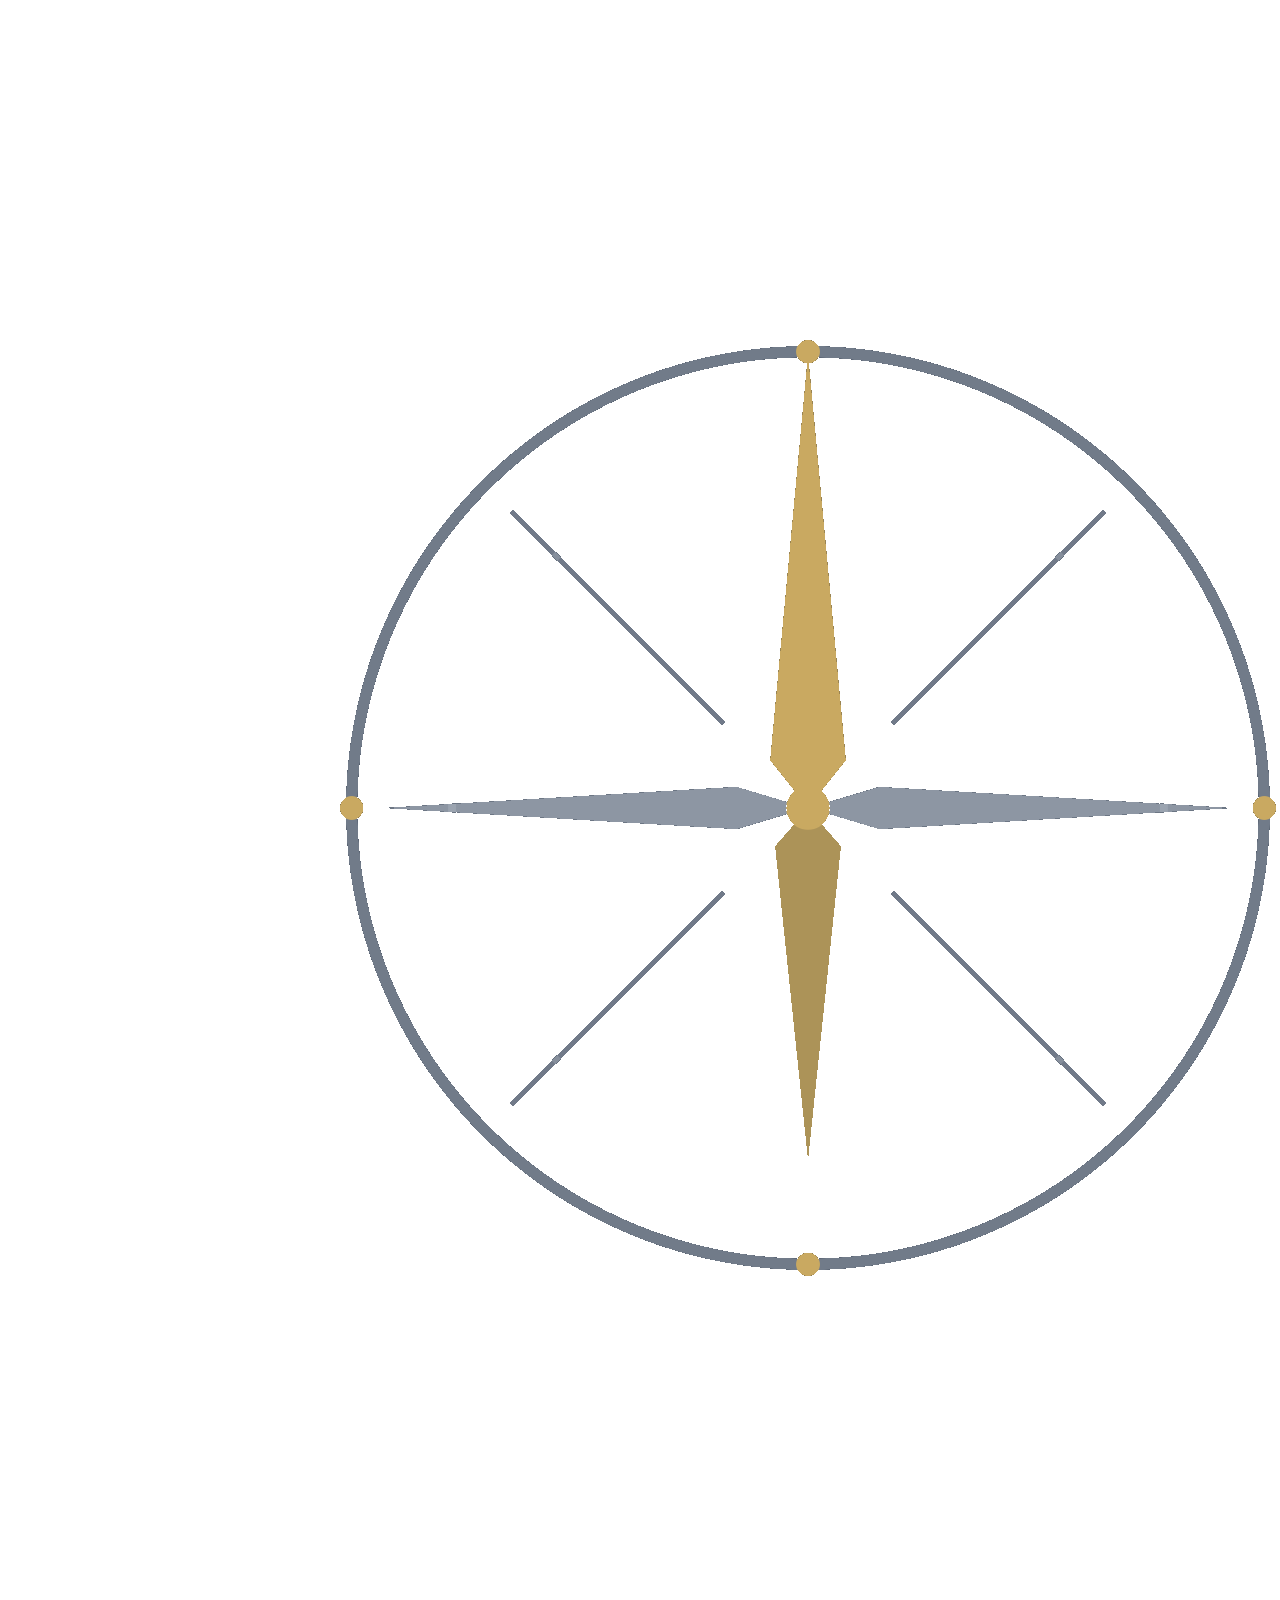
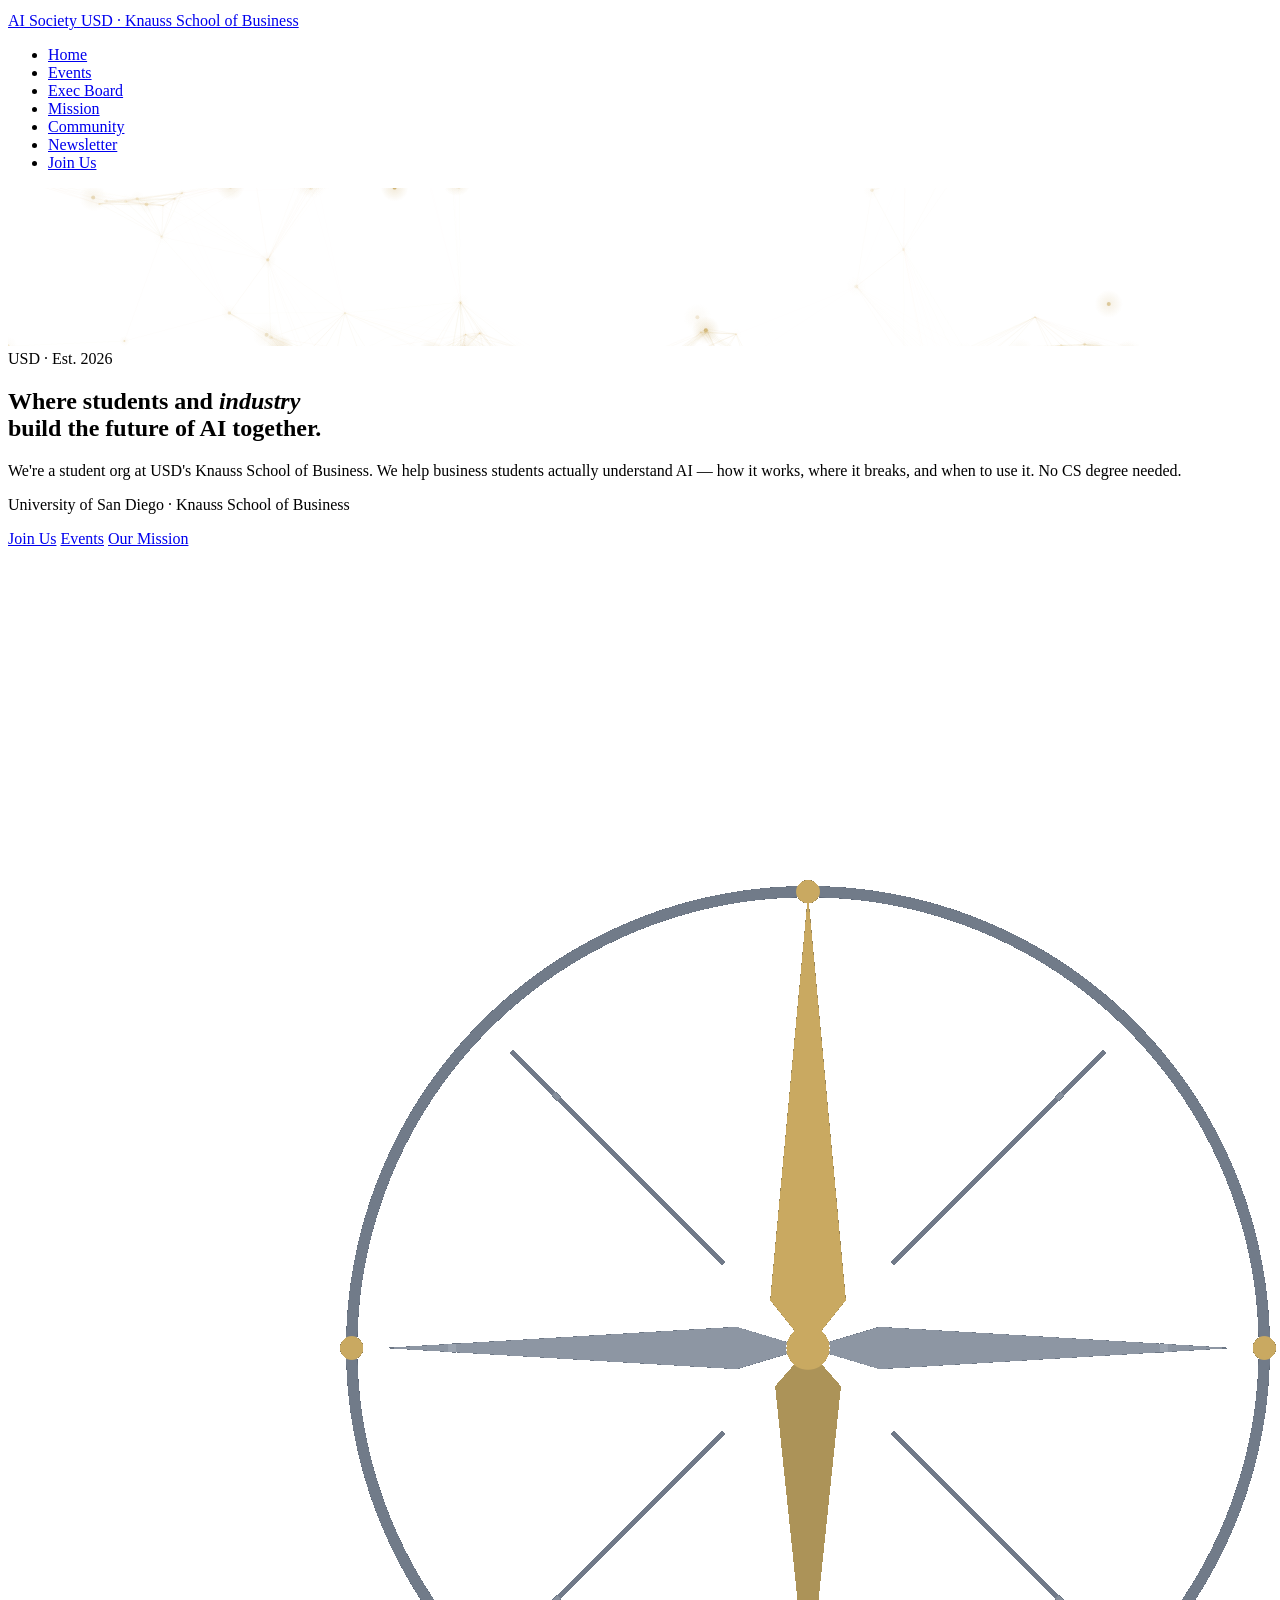
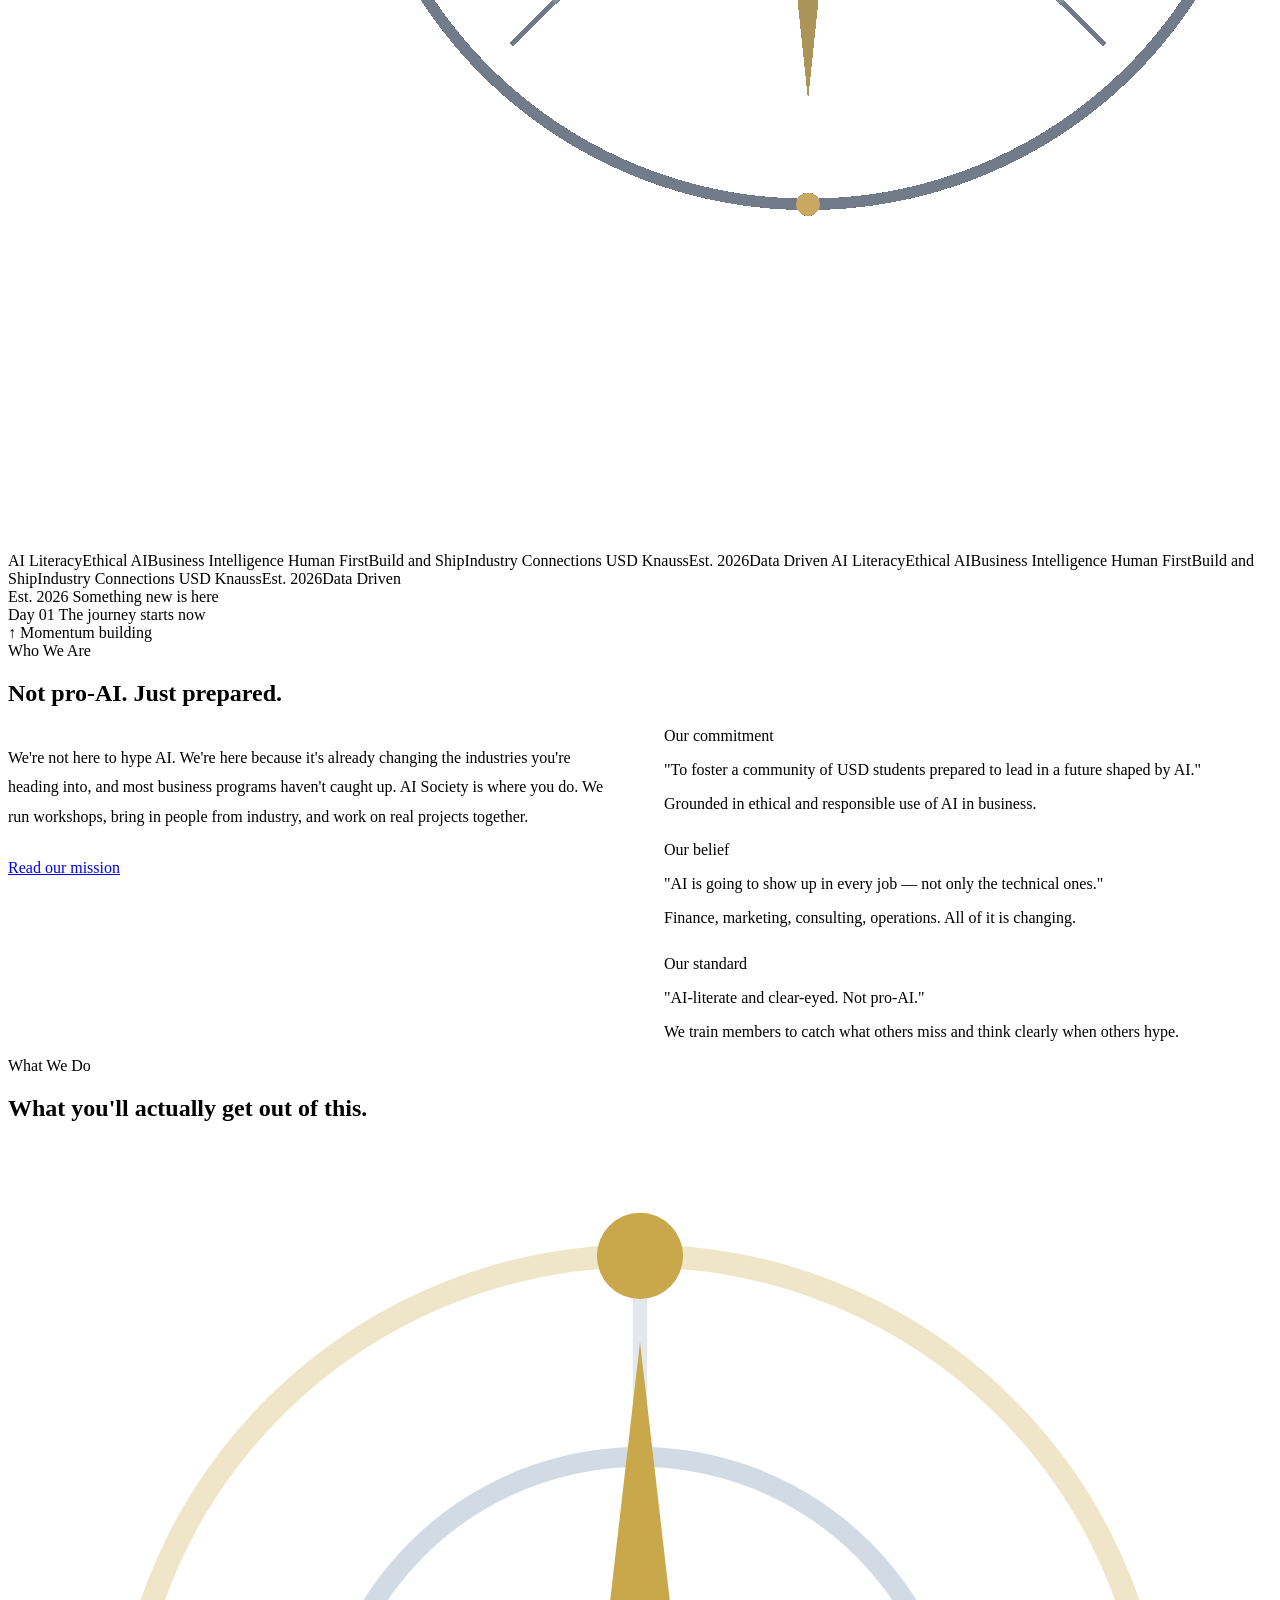
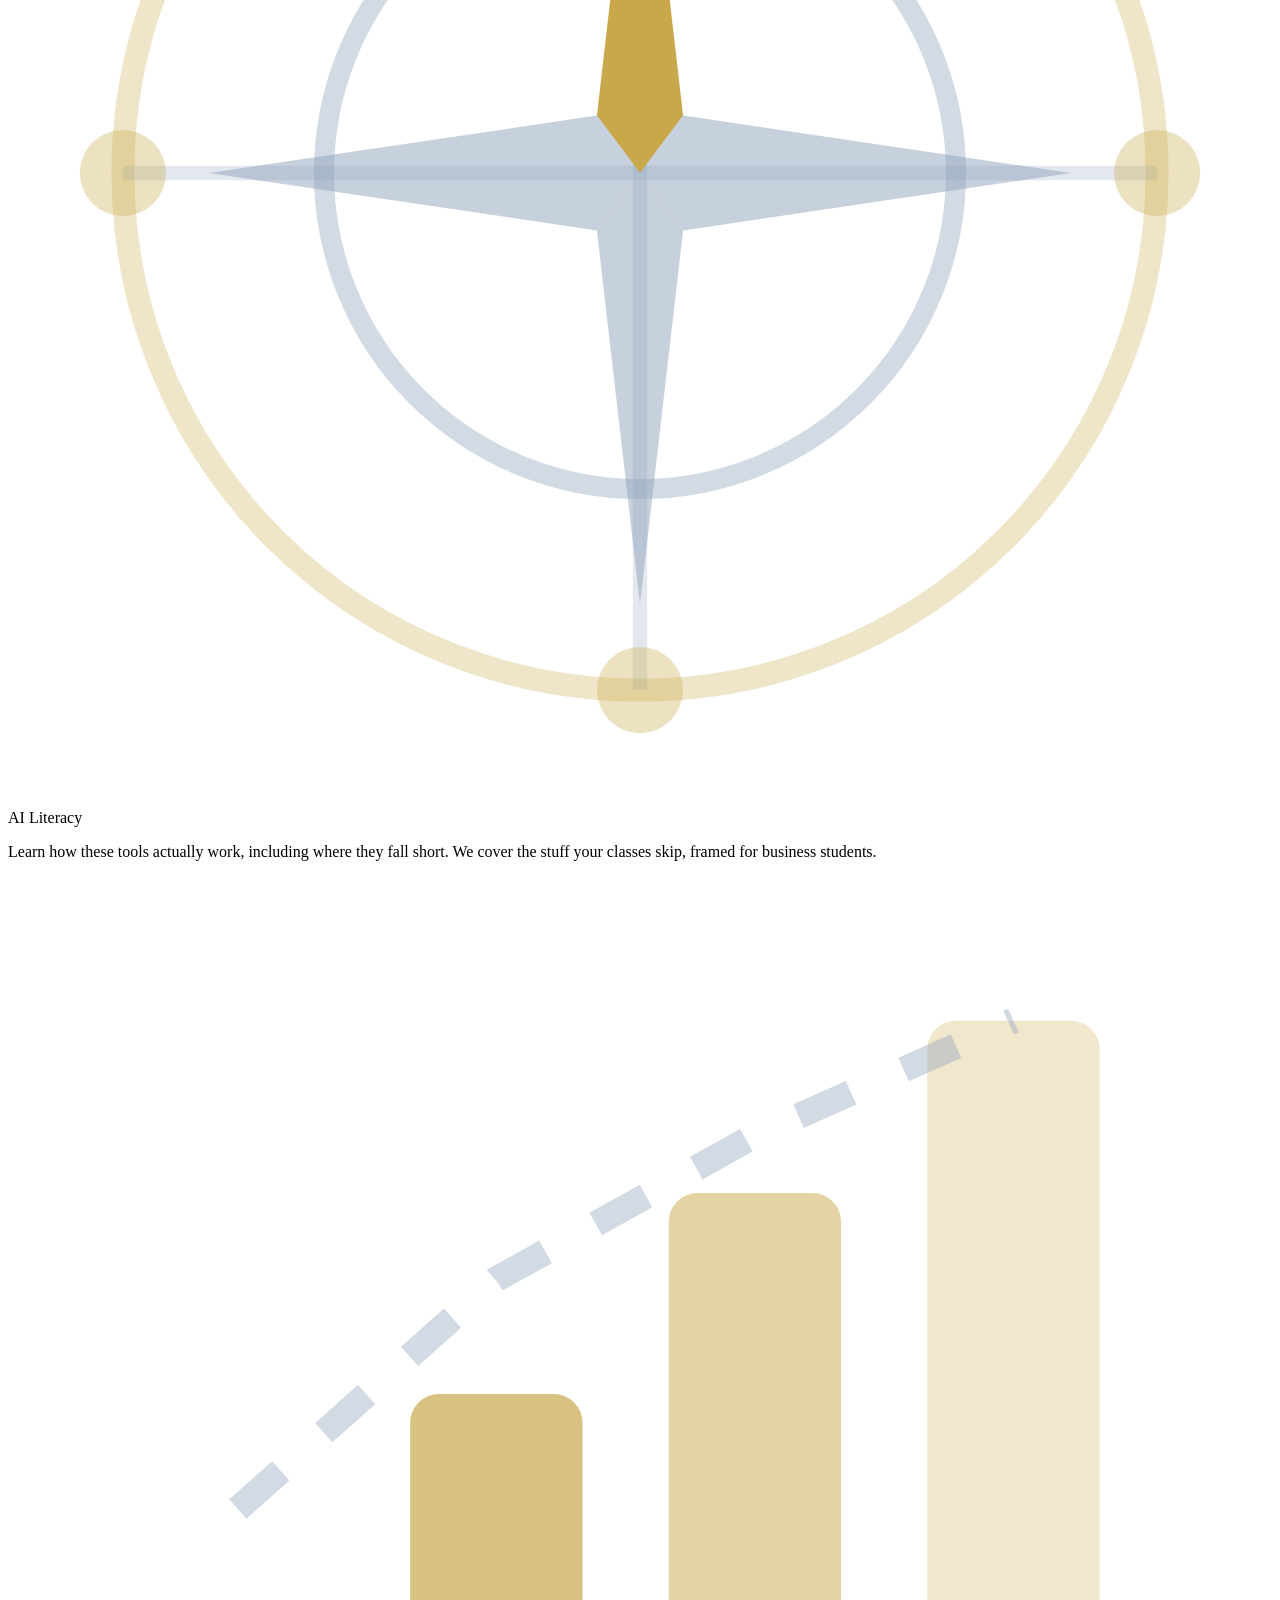
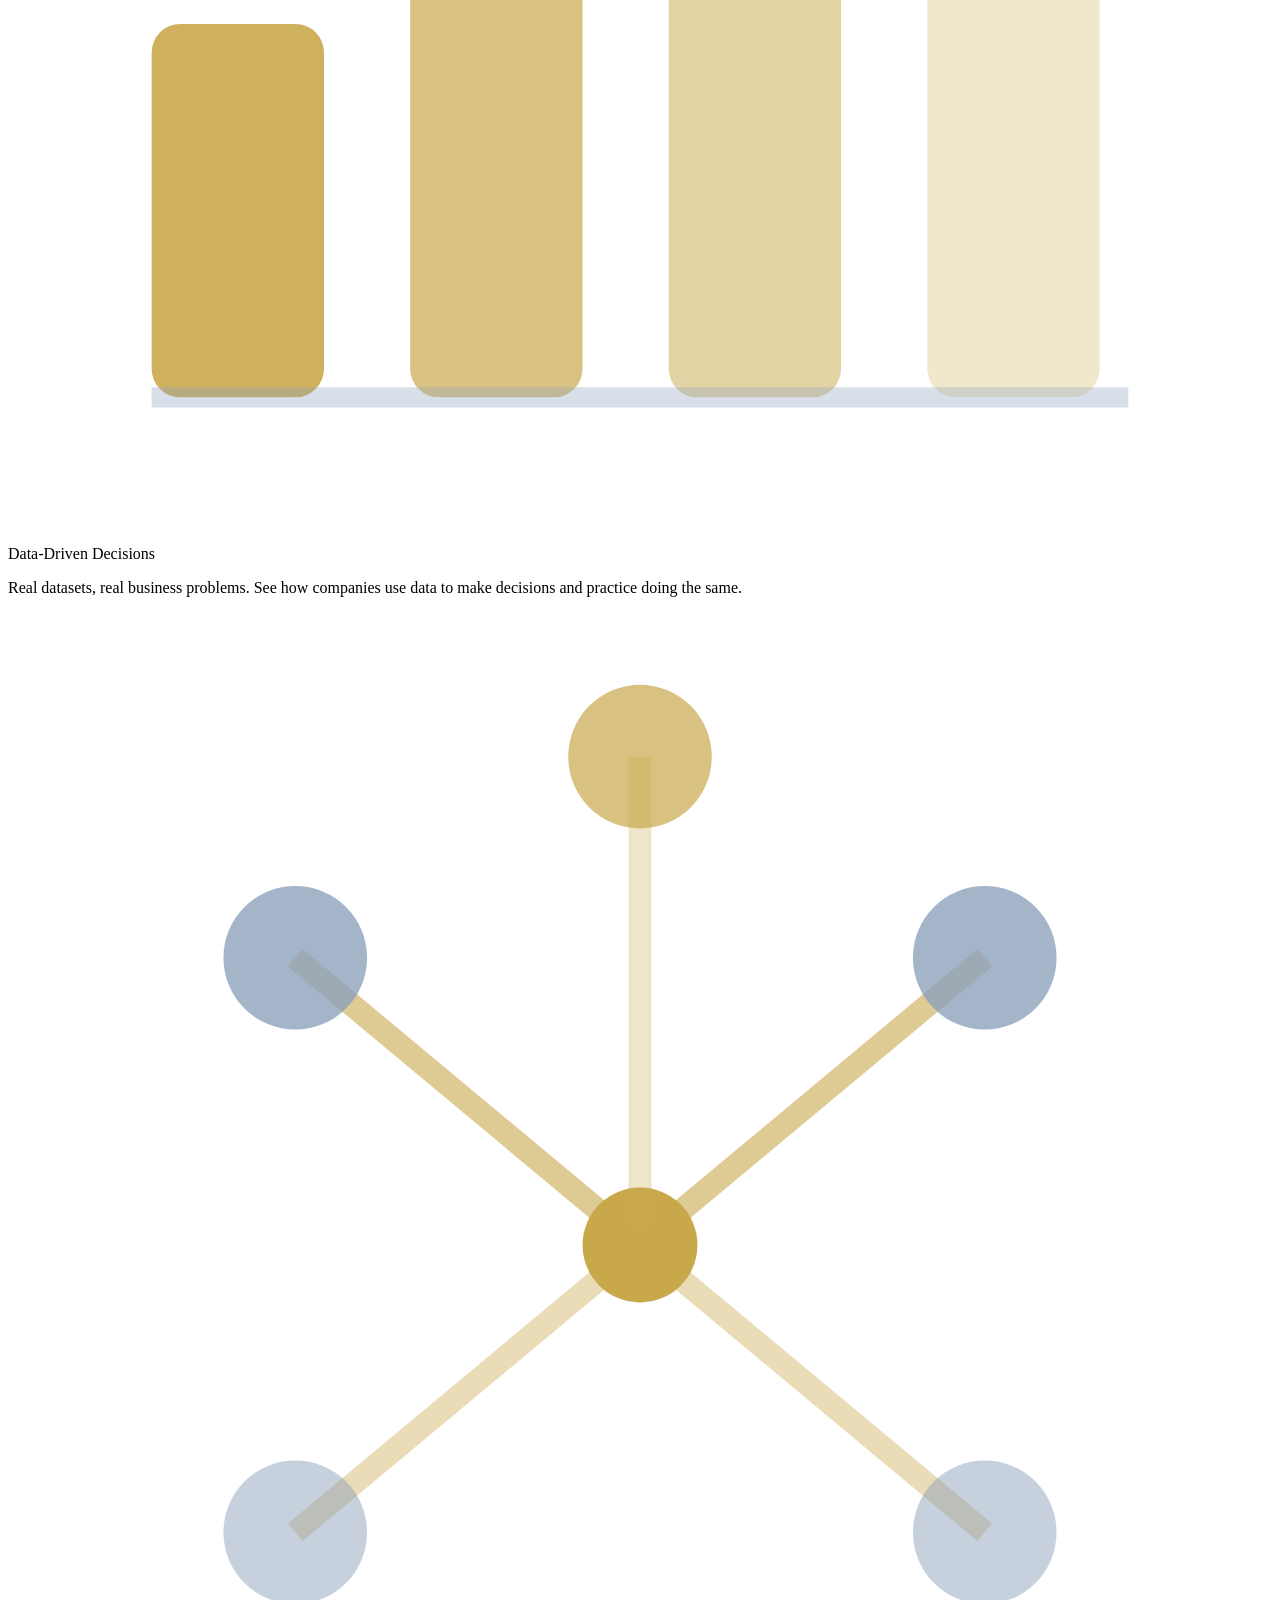
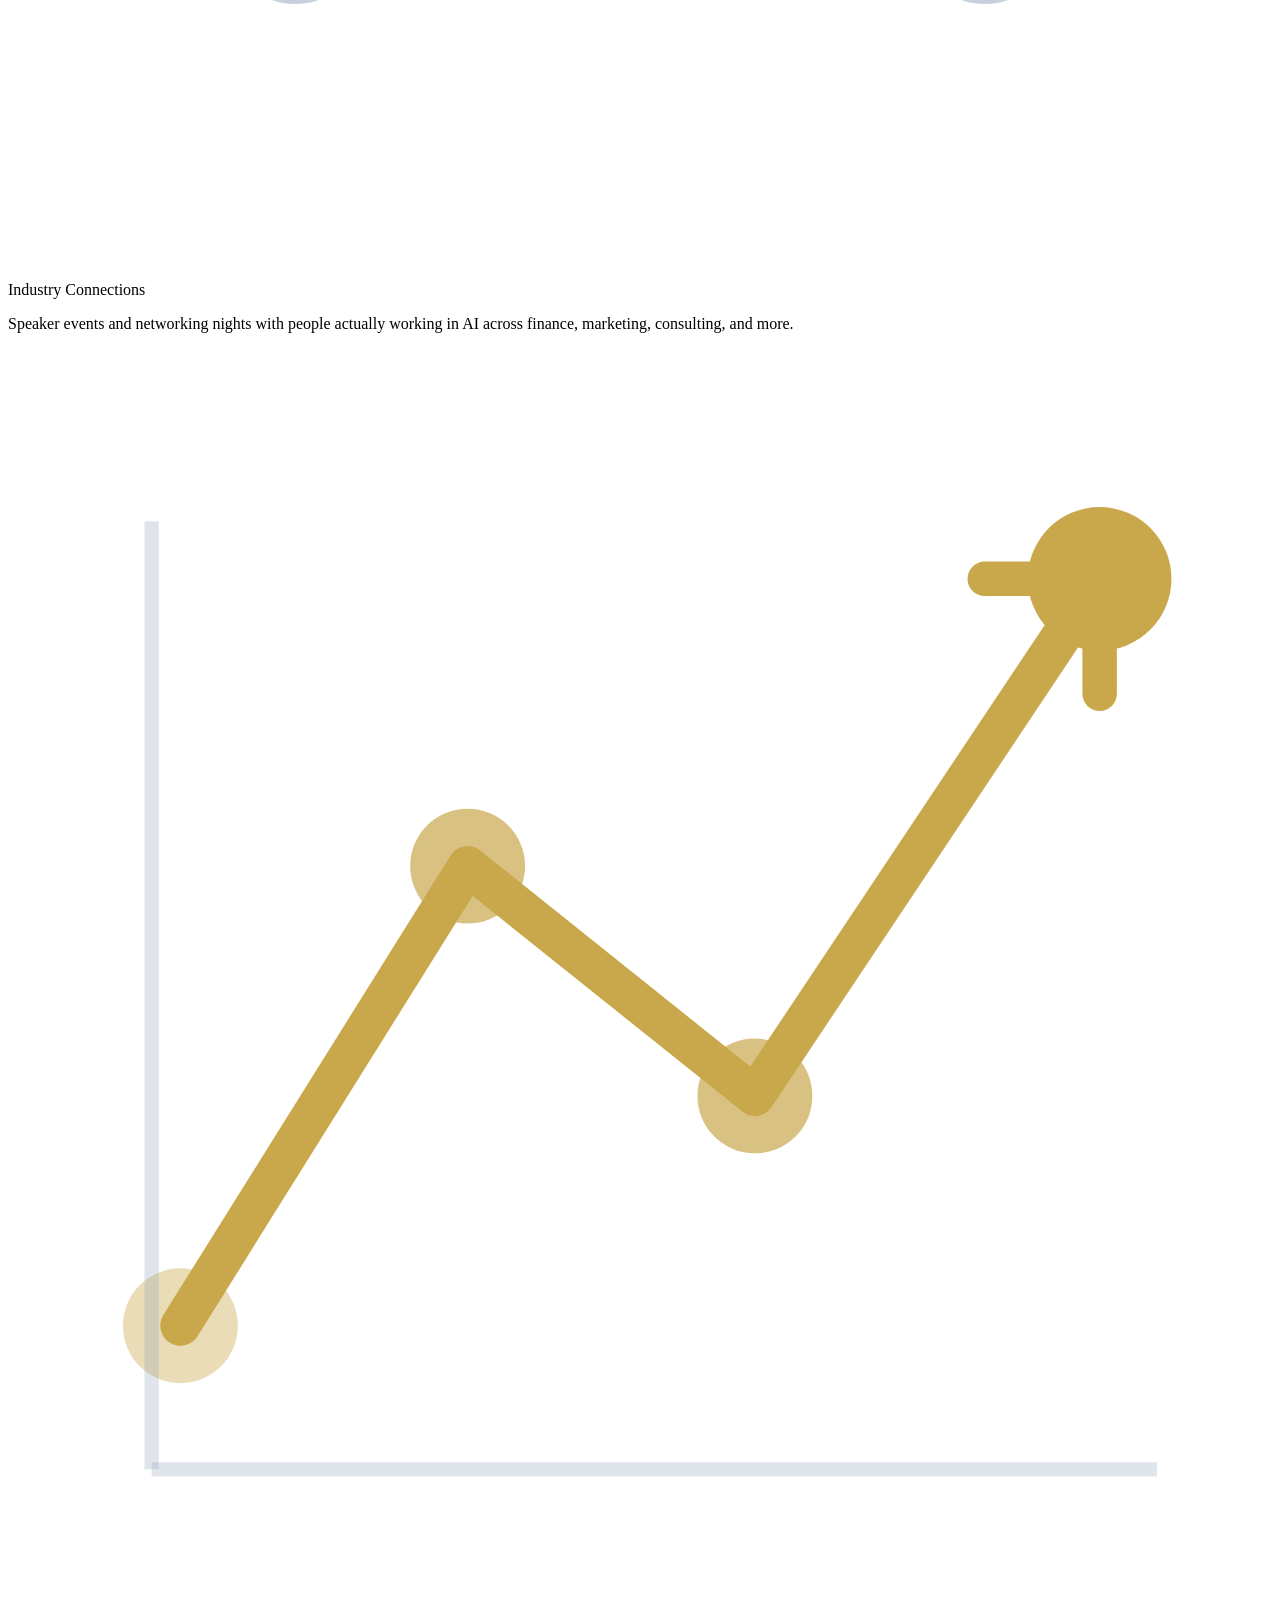
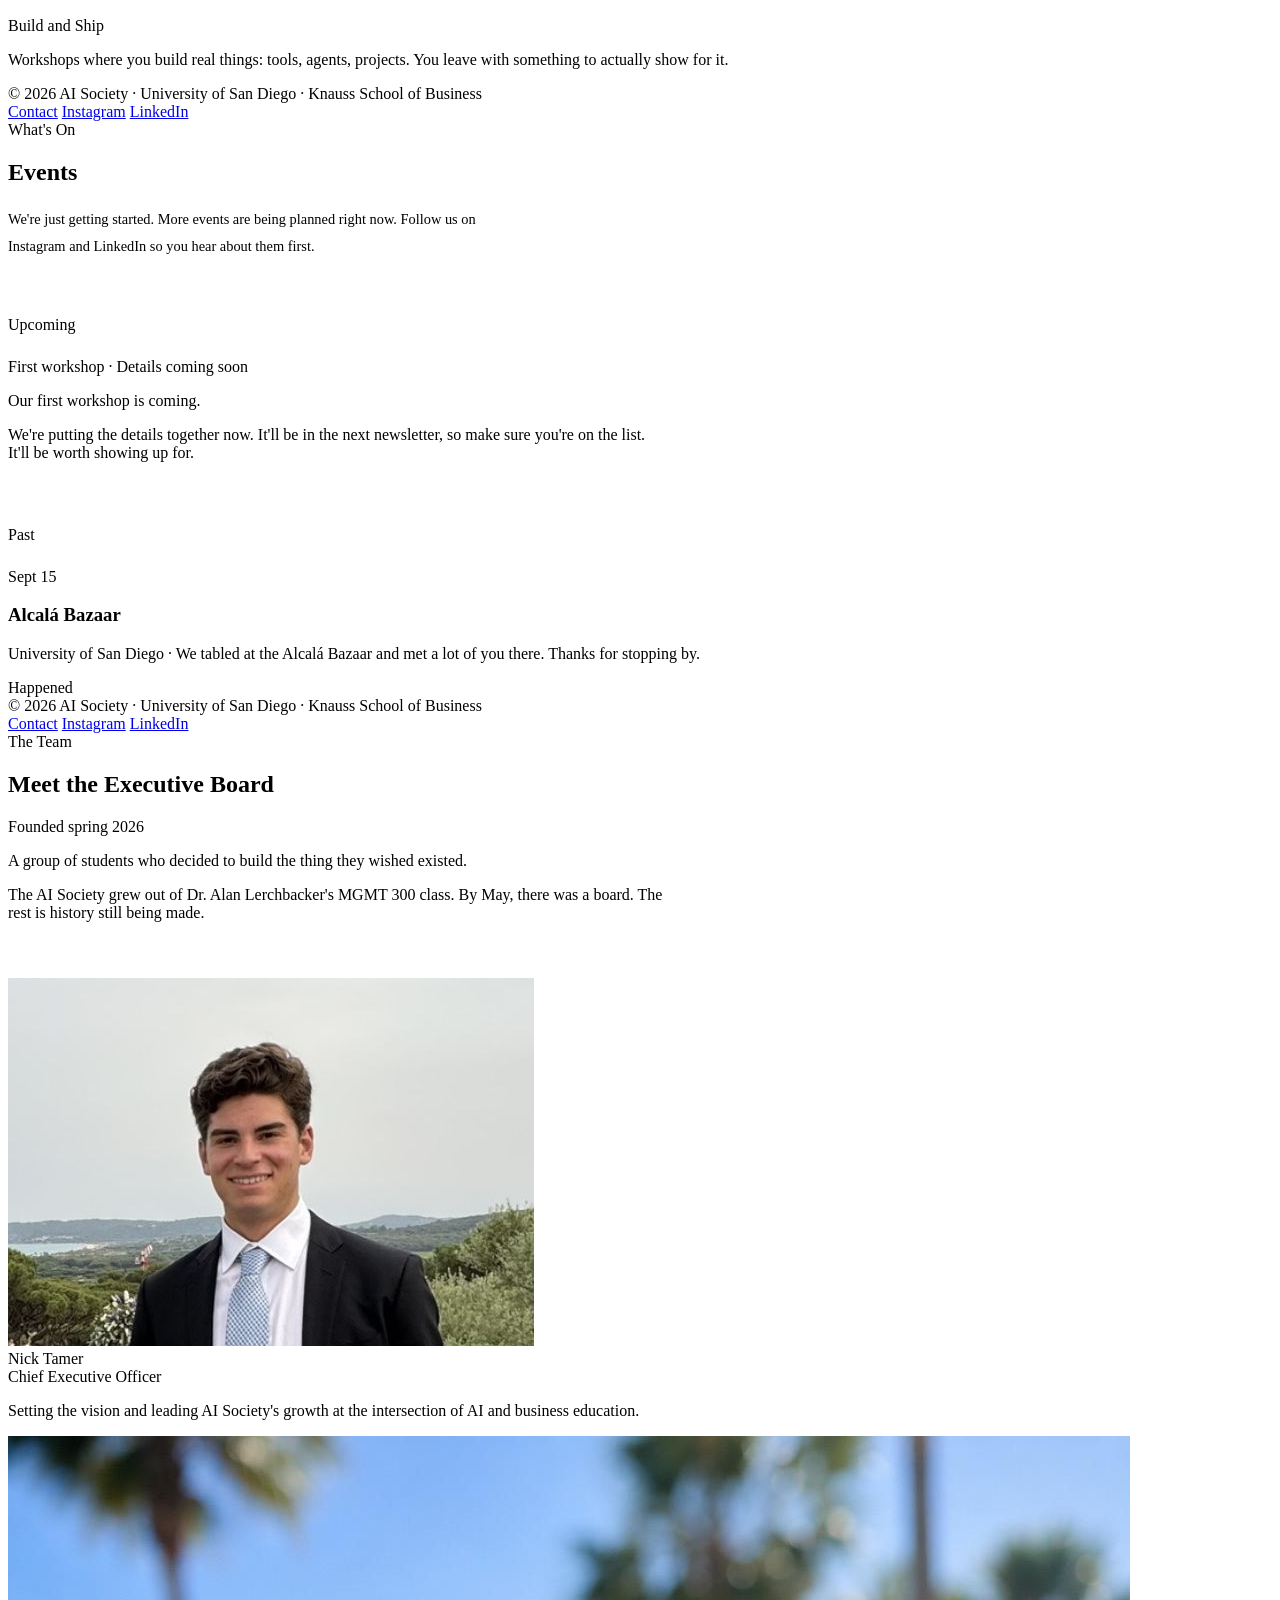
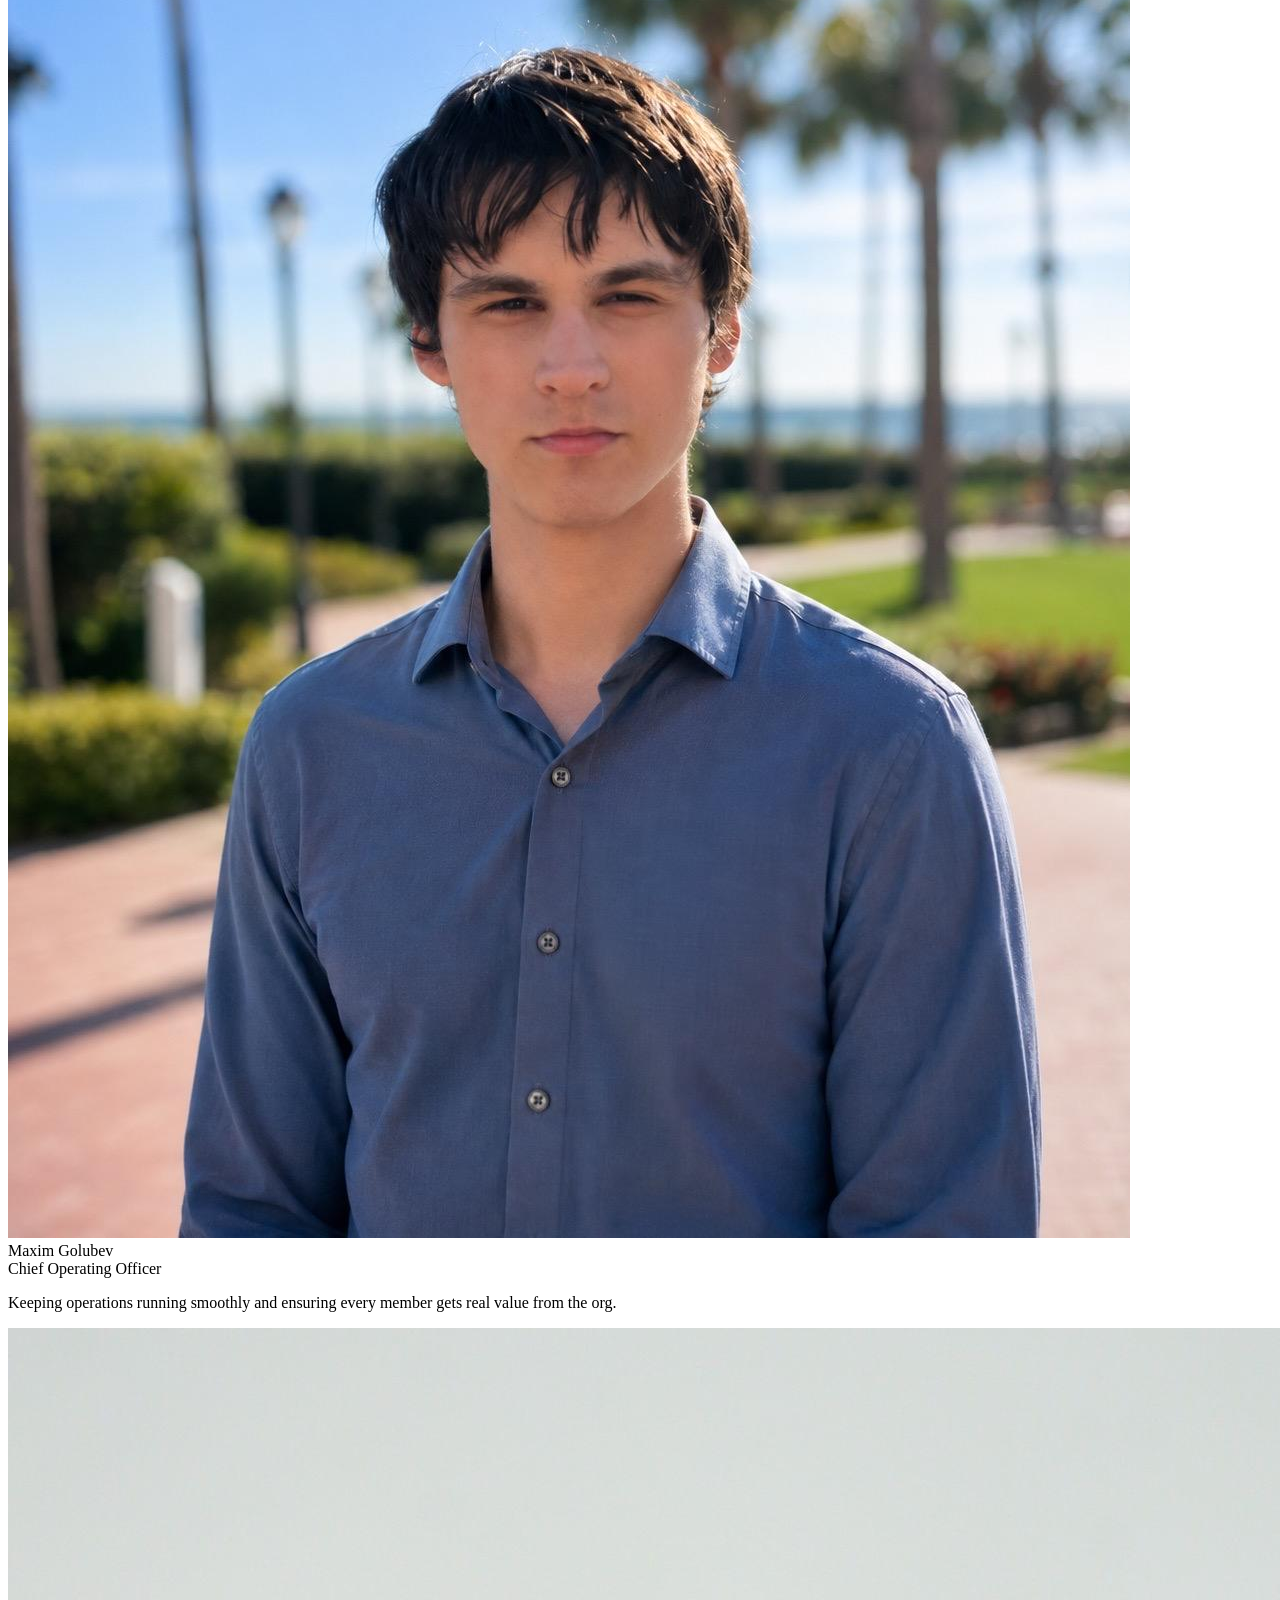
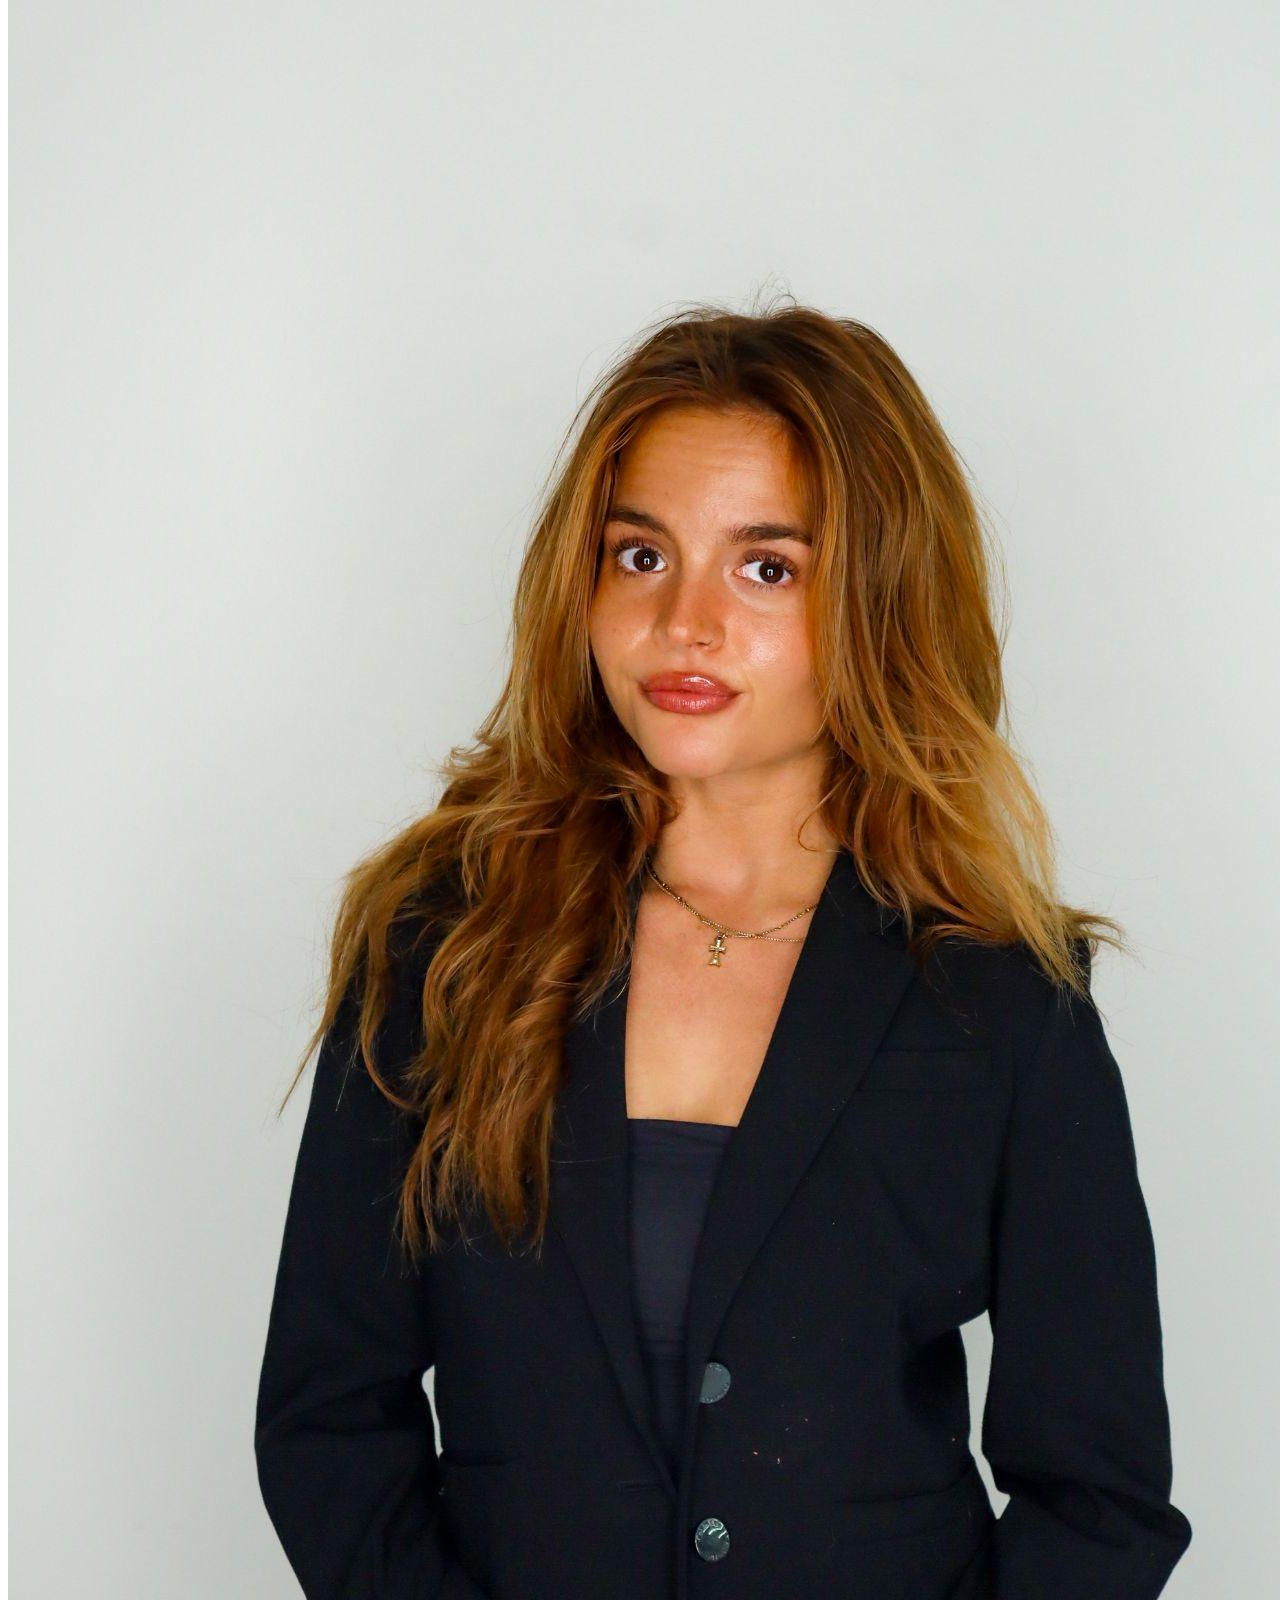
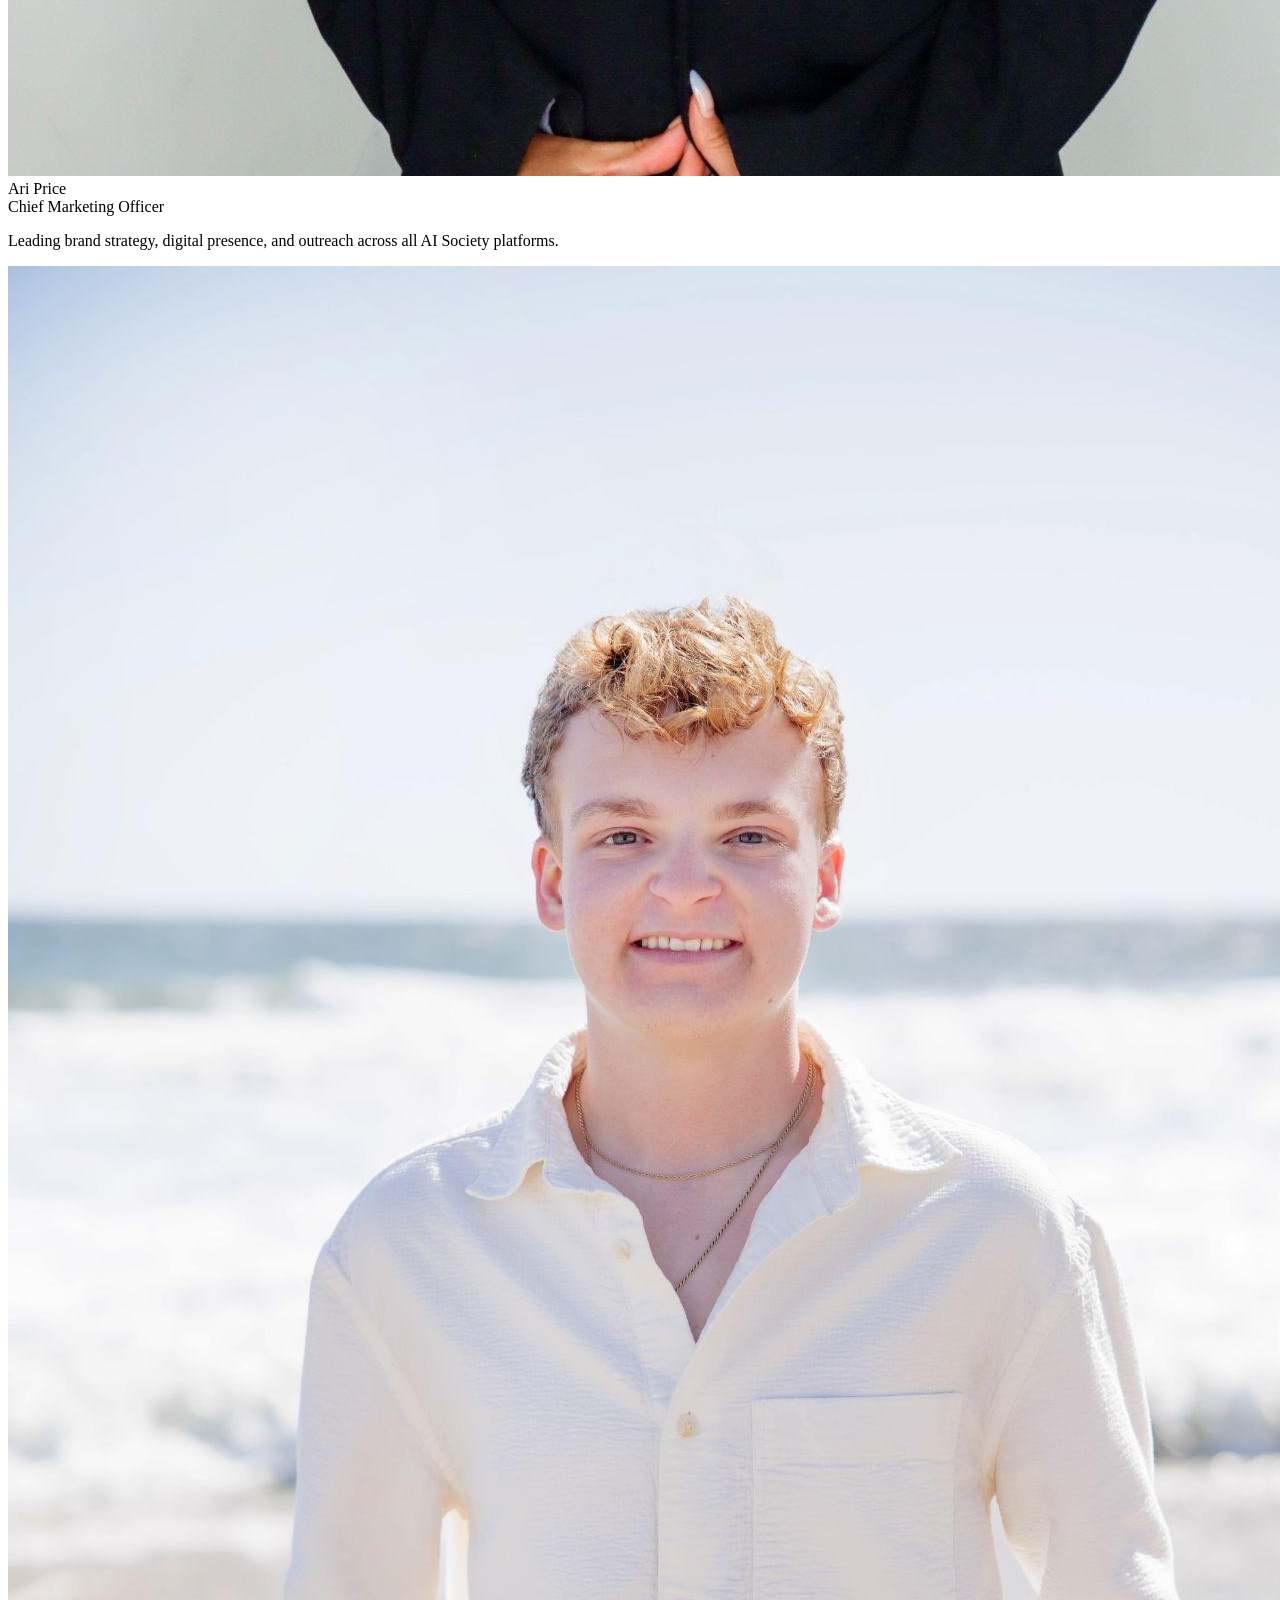
==== commit 1eabfb27: "Rename index (18).html to index.html" ====
--- a/index.html
+++ b/index.html
@@ -1,801 +1,597 @@
 <!DOCTYPE html>
 <html lang="en">
 <head>
-  <meta charset="UTF-8" />
-  <meta name="viewport" content="width=device-width, initial-scale=1.0" />
+  <meta charset="UTF-8"/>
+  <meta name="viewport" content="width=device-width, initial-scale=1.0"/>
   <title>AI Society — Knauss School of Business · USD</title>
-  <link rel="stylesheet" href="style.css" />
-  <style>
-    .cal-dropdown-wrap { position: relative; }
-    .cal-btn {
-      font-family: 'DM Mono', monospace; font-size: 0.65rem; letter-spacing: 0.08em;
-      padding: 6px 14px; border-radius: 100px; border: 1px solid rgba(201,168,76,0.3);
-      background: rgba(201,168,76,0.08); color: var(--gold); cursor: pointer;
-      white-space: nowrap; transition: all 0.2s;
-    }
-    .cal-btn:hover { background: rgba(201,168,76,0.15); border-color: rgba(201,168,76,0.5); }
-    .cal-dropdown {
-      display: none; position: absolute; right: 0; top: calc(100% + 8px);
-      background: #1a2740; border: 1px solid var(--border); border-radius: 8px;
-      overflow: hidden; min-width: 200px; z-index: 50; box-shadow: 0 12px 40px rgba(0,0,0,0.5);
-    }
-    .cal-dropdown.open { display: block; }
-    .cal-dropdown a {
-      display: block; padding: 12px 18px; font-family: 'DM Mono', monospace;
-      font-size: 0.72rem; color: var(--text); text-decoration: none;
-      letter-spacing: 0.05em; transition: background 0.15s;
-    }
-    .cal-dropdown a:hover { background: rgba(201,168,76,0.1); color: var(--gold); }
-
-    #page-home .hero { background: #0A1628; overflow: hidden; }
-    .hero-canvas-wrap { position: absolute; inset: 0; z-index: 0; }
-    .hero-canvas-wrap canvas { width: 100%; height: 100%; display: block; }
-    .hero-orb {
-      position: absolute; border-radius: 50%; pointer-events: none; z-index: 1;
-      filter: blur(120px); opacity: 0.25;
-    }
-    .hero-orb-1 {
-      width: 650px; height: 650px; top: 10%; left: 45%; transform: translateX(-60%);
-      background: radial-gradient(circle, rgba(201,169,97,0.4), transparent 70%);
-      animation: orbFloat1 16s ease-in-out infinite;
-    }
-    .hero-orb-2 {
-      width: 500px; height: 500px; top: 35%; left: 60%;
-      background: radial-gradient(circle, rgba(138,149,170,0.2), transparent 70%);
-      animation: orbFloat2 20s ease-in-out infinite;
-    }
-    @keyframes orbFloat1 {
-      0%,100% { transform: translateX(-60%) translateY(0); }
-      50% { transform: translateX(-55%) translateY(-20px); }
-    }
-    @keyframes orbFloat2 {
-      0%,100% { transform: translateY(0); } 50% { transform: translateY(20px); }
-    }
-    #page-home .hero-inner { position: relative; z-index: 10; }
-
-    .leader-avatar {
-      width: 88px; height: 88px; overflow: hidden;
-      display: flex; align-items: center; justify-content: center;
-    }
-    .leader-avatar img {
-      width: 100%; height: 100%; object-fit: cover;
-      object-position: center 20%; border-radius: 50%;
-    }
-
-    /* Newsletter grid */
-    .newsletter-grid {
-      display: grid;
-      grid-template-columns: repeat(auto-fill, minmax(280px, 1fr));
-      gap: 20px;
-      margin-top: 8px;
-    }
-    .newsletter-card {
-      background: var(--navy-mid);
-      border: 1px solid var(--border);
-      border-radius: 10px;
-      padding: 28px;
-      text-decoration: none;
-      display: block;
-      transition: all 0.3s;
-      position: relative;
-      overflow: hidden;
-    }
-    .newsletter-card::after {
-      content: '';
-      position: absolute;
-      bottom: 0; left: 0; right: 0; height: 2px;
-      background: linear-gradient(90deg, transparent, var(--gold), transparent);
-      opacity: 0; transition: opacity 0.3s;
-    }
-    .newsletter-card:hover { border-color: rgba(201,168,76,0.25); transform: translateY(-3px); }
-    .newsletter-card:hover::after { opacity: 1; }
-    .newsletter-issue {
-      font-family: 'DM Mono', monospace; font-size: 0.65rem;
-      letter-spacing: 0.15em; text-transform: uppercase;
-      color: var(--gold); margin-bottom: 10px; display: block;
-    }
-    .newsletter-title {
-      font-family: 'Syne', sans-serif; font-size: 1rem;
-      font-weight: 700; color: var(--heading); margin-bottom: 8px;
-    }
-    .newsletter-desc {
-      font-size: 0.82rem; color: var(--text-muted);
-      line-height: 1.65; font-weight: 300;
-    }
-    .newsletter-arrow {
-      display: inline-block; margin-top: 16px;
-      font-family: 'DM Mono', monospace; font-size: 0.7rem;
-      color: var(--gold); letter-spacing: 0.08em;
-    }
-    .newsletter-empty {
-      grid-column: 1 / -1;
-      padding: 64px 40px;
-      background: var(--navy-mid);
-      border: 1px dashed var(--border);
-      border-radius: 10px;
-      text-align: center;
-    }
-    .newsletter-empty p {
-      font-family: 'Cormorant Garamond', serif;
-      font-size: 1.2rem; font-style: italic;
-      color: var(--text-muted); margin: 0;
-    }
-    .newsletter-empty span {
-      display: block; margin-top: 8px;
-      font-family: 'DM Mono', monospace;
-      font-size: 0.7rem; color: var(--text-dim);
-      letter-spacing: 0.1em;
-    }
-
-    /* Past events styling */
-    .event-card.past { opacity: 0.6; }
-    .event-card.past:hover { opacity: 0.85; }
-    .tag-past { background: rgba(143,163,188,0.08); color: var(--text-muted); border: 1px solid rgba(143,163,188,0.15); }
-  </style>
+  <link rel="stylesheet" href="style.css"/>
 </head>
 <body>
 
-  <nav>
-    <a class="nav-logo" href="#" onclick="showPage('home')">
-      <img src="logo.png" alt="AI Society compass logo" />
-      <div class="nav-logo-text">
-        <span class="nav-logo-name">AI Society</span>
-        <span class="nav-logo-sub">USD · Knauss School of Business</span>
-      </div>
-    </a>
-    <ul class="nav-links">
-      <li><a href="#" onclick="showPage('home')"         id="nav-home"         class="active">Home</a></li>
-      <li><a href="#" onclick="showPage('events')"       id="nav-events"       >Events</a></li>
-      <li><a href="#" onclick="showPage('leadership')"   id="nav-leadership"   >Exec Board</a></li>
-      <li><a href="#" onclick="showPage('mission')"      id="nav-mission"      >Mission</a></li>
-      <li><a href="#" onclick="showPage('community')"    id="nav-community"    >Community</a></li>
-      <li><a href="#" onclick="showPage('newsletters')"  id="nav-newsletters"  >Newsletter</a></li>
-      <li><a href="#" onclick="showPage('joinus')"       id="nav-joinus"       >Join Us</a></li>
-    </ul>
-  </nav>
-
-  <!-- ══ HOME ══ -->
-  <div class="page active" id="page-home">
-    <section class="hero">
-      <div class="hero-canvas-wrap"><canvas id="heroCanvas"></canvas></div>
-      <div class="hero-orb hero-orb-1"></div>
-      <div class="hero-orb hero-orb-2"></div>
-      <div class="hero-inner">
-        <div class="hero-left">
-          <div class="hero-eyebrow fade-up delay-1">USD · Est. 2026</div>
-          <h1 class="fade-up delay-2">Where students and <em class="gold-shimmer">industry</em> build the future of AI together.</h1>
-          <div class="hero-rule fade-up delay-2"></div>
-          <p class="hero-desc fade-up delay-3">
-            We're a student org at USD's Knauss School of Business. We focus on helping business students actually understand AI: how it works, where it breaks, and when to use it. No CS degree needed.
-          </p>
-          <p class="hero-sub fade-up delay-3">University of San Diego · Knauss School of Business</p>
-          <div class="btn-row fade-up delay-4">
-            <a class="btn btn-primary"   href="#" onclick="showPage('joinus')">Join Us</a>
-            <a class="btn btn-secondary" href="#" onclick="showPage('events')">Events</a>
-            <a class="btn btn-secondary" href="#" onclick="showPage('mission')">Our Mission</a>
-          </div>
-        </div>
-        <div class="hero-compass">
-          <img src="logo.png" alt="AI Society compass" style="border:none; background:transparent; box-shadow:none;" />
-        </div>
-      </div>
-    </section>
-
-    <div class="stats-bar">
-      <div class="stat-item">
-        <span class="stat-num">Est. <span>2026</span></span>
-        <span class="stat-label">Something new is here</span>
-      </div>
-      <div class="stat-item">
-        <span class="stat-num">Day <span>01</span></span>
-        <span class="stat-label">The journey starts now</span>
-      </div>
-      <div class="stat-item">
-        <span class="stat-num"><span>↑</span></span>
-        <span class="stat-label">Momentum building</span>
-      </div>
-    </div>
-
-    <!-- Mission snapshot on home page -->
-    <section class="section" style="padding-bottom: 0;">
-      <div class="section-header">
-        <div class="section-tag">Who We Are</div>
-        <h2 class="section-title">Not pro-AI. Just prepared.</h2>
-      </div>
-      <p style="max-width:640px; font-size:1rem; line-height:1.85; color:var(--text-muted); font-weight:300; margin-bottom:32px;" class="reveal">
-        We're not here to hype AI. We're here because it's already changing the industries you're heading into, and most business programs haven't caught up. AI Society is where you do. We run workshops, bring in people from industry, and work on real projects together. The goal is pretty simple: leave here more prepared than when you showed up.
-      </p>
-      <a class="btn btn-secondary" href="#" onclick="showPage('mission')" style="display:inline-block;">Read more about our mission</a>
-    </section>
-
-    <section class="section">
-      <div class="section-header">
-        <div class="section-tag">What We Do</div>
-        <h2 class="section-title">What you'll actually get out of this.</h2>
-      </div>
-      <div class="card-grid">
-        <div class="card reveal">
-          <span class="card-icon">
-            <svg viewBox="0 0 48 48" fill="none" xmlns="http://www.w3.org/2000/svg">
-              <circle cx="24" cy="24" r="20" stroke="#c9a84c" stroke-width="1" opacity="0.3"/>
-              <circle cx="24" cy="24" r="13" stroke="#8fa3bc" stroke-width="0.8" opacity="0.5"/>
-              <line x1="24" y1="4" x2="24" y2="44" stroke="#8fa3bc" stroke-width="0.6" opacity="0.3"/>
-              <line x1="4" y1="24" x2="44" y2="24" stroke="#8fa3bc" stroke-width="0.6" opacity="0.3"/>
-              <polygon points="24,8 26,22 24,24 22,22" fill="#c9a84c"/>
-              <polygon points="24,40 22,26 24,24 26,26" fill="#8fa3bc" opacity="0.6"/>
-              <polygon points="8,24 22,22 24,24 22,26" fill="#8fa3bc" opacity="0.6"/>
-              <polygon points="40,24 26,26 24,24 26,22" fill="#8fa3bc" opacity="0.6"/>
-              <circle cx="24" cy="4"  r="1.5" fill="#c9a84c"/>
-              <circle cx="24" cy="44" r="1.5" fill="#c9a84c" opacity="0.4"/>
-              <circle cx="4"  cy="24" r="1.5" fill="#c9a84c" opacity="0.4"/>
-              <circle cx="44" cy="24" r="1.5" fill="#c9a84c" opacity="0.4"/>
-            </svg>
-          </span>
-          <div class="card-title">AI Literacy</div>
-          <p class="card-text">Learn how these tools actually work, including where they fall short. We cover the stuff your classes skip, framed for business students.</p>
-        </div>
-        <div class="card reveal" style="transition-delay:0.1s">
-          <span class="card-icon">
-            <svg viewBox="0 0 48 48" fill="none" xmlns="http://www.w3.org/2000/svg">
-              <rect x="6" y="28" width="6" height="14" rx="1" fill="#c9a84c" opacity="0.9"/>
-              <rect x="16" y="20" width="6" height="22" rx="1" fill="#c9a84c" opacity="0.7"/>
-              <rect x="26" y="12" width="6" height="30" rx="1" fill="#c9a84c" opacity="0.5"/>
-              <rect x="36" y="6"  width="6" height="36" rx="1" fill="#c9a84c" opacity="0.3"/>
-              <line x1="6" y1="42" x2="42" y2="42" stroke="#8fa3bc" stroke-width="0.8" opacity="0.4"/>
-              <polyline points="9,24 19,16 29,10 39,6" stroke="#8fa3bc" stroke-width="1" stroke-dasharray="2,2" opacity="0.5" fill="none"/>
-            </svg>
-          </span>
-          <div class="card-title">Data-Driven Decisions</div>
-          <p class="card-text">Real datasets, real business problems. See how companies use data to make decisions and practice doing the same.</p>
-        </div>
-        <div class="card reveal" style="transition-delay:0.2s">
-          <span class="card-icon">
-            <svg viewBox="0 0 48 48" fill="none" xmlns="http://www.w3.org/2000/svg">
-              <circle cx="24" cy="24" r="18" stroke="#8fa3bc" stroke-width="0.8" opacity="0.3"/>
-              <circle cx="24" cy="24" r="2" fill="#c9a84c"/>
-              <line x1="24" y1="24" x2="12" y2="14" stroke="#c9a84c" stroke-width="0.8" opacity="0.6"/>
-              <line x1="24" y1="24" x2="36" y2="14" stroke="#c9a84c" stroke-width="0.8" opacity="0.6"/>
-              <line x1="24" y1="24" x2="12" y2="34" stroke="#c9a84c" stroke-width="0.8" opacity="0.4"/>
-              <line x1="24" y1="24" x2="36" y2="34" stroke="#c9a84c" stroke-width="0.8" opacity="0.4"/>
-              <line x1="24" y1="24" x2="24" y2="6"  stroke="#c9a84c" stroke-width="0.8" opacity="0.3"/>
-              <circle cx="12" cy="14" r="2.5" fill="#8fa3bc" opacity="0.8"/>
-              <circle cx="36" cy="14" r="2.5" fill="#8fa3bc" opacity="0.8"/>
-              <circle cx="12" cy="34" r="2.5" fill="#8fa3bc" opacity="0.5"/>
-              <circle cx="36" cy="34" r="2.5" fill="#8fa3bc" opacity="0.5"/>
-              <circle cx="24" cy="6"  r="2.5" fill="#c9a84c" opacity="0.6"/>
-            </svg>
-          </span>
-          <div class="card-title">Industry Connections</div>
-          <p class="card-text">Speaker events and networking nights with people actually working in AI across finance, marketing, consulting, and more.</p>
-        </div>
-        <div class="card reveal" style="transition-delay:0.3s">
-          <span class="card-icon">
-            <svg viewBox="0 0 48 48" fill="none" xmlns="http://www.w3.org/2000/svg">
-              <polyline points="8,36 18,20 28,28 40,10" stroke="#c9a84c" stroke-width="1.5" fill="none" stroke-linecap="round" stroke-linejoin="round"/>
-              <circle cx="8"  cy="36" r="2" fill="#c9a84c" opacity="0.5"/>
-              <circle cx="18" cy="20" r="2" fill="#c9a84c" opacity="0.7"/>
-              <circle cx="28" cy="28" r="2" fill="#c9a84c" opacity="0.7"/>
-              <circle cx="40" cy="10" r="2.5" fill="#c9a84c"/>
-              <line x1="36" y1="10" x2="40" y2="10" stroke="#8fa3bc" stroke-width="0.8" opacity="0.5"/>
-              <line x1="40" y1="6"  x2="40" y2="10" stroke="#8fa3bc" stroke-width="0.8" opacity="0.5"/>
-              <line x1="6" y1="40" x2="42" y2="40" stroke="#8fa3bc" stroke-width="0.6" opacity="0.3"/>
-              <line x1="6" y1="8"  x2="6"  y2="40" stroke="#8fa3bc" stroke-width="0.6" opacity="0.3"/>
-            </svg>
-          </span>
-          <div class="card-title">Build and Ship</div>
-          <p class="card-text">Workshops where you build real things: tools, agents, projects. You leave with something to actually show for it.</p>
-        </div>
-      </div>
-
-      <!-- Gold feature box -->
-      <div class="gold-box reveal" style="margin-top:48px; display:grid; grid-template-columns:1fr 1fr; gap:48px; align-items:center;">
-        <div>
-          <p style="font-family:'DM Mono',monospace; font-size:0.68rem; letter-spacing:0.18em; text-transform:uppercase; color:var(--gold); margin-bottom:16px;">Our commitment</p>
-          <p style="font-family:'Cormorant Garamond',serif; font-size:clamp(1.3rem,2vw,1.7rem); font-style:italic; font-weight:600; color:var(--heading); line-height:1.45; margin-bottom:16px;">
-            To foster a community of USD students who are prepared to lead in a future shaped by artificial intelligence.
-          </p>
-          <p style="font-size:0.82rem; color:var(--text-muted); font-weight:300; line-height:1.75;">
-            Grounded in a commitment to the ethical and responsible use of AI in business.
-          </p>
-        </div>
-        <div style="display:flex; flex-direction:column; gap:16px;">
-          <div style="display:flex; align-items:center; gap:16px; padding:16px 20px; background:rgba(11,17,32,0.5); border-radius:6px; border:1px solid rgba(201,168,76,0.15);">
-            <svg width="20" height="20" viewBox="0 0 20 20" fill="none"><circle cx="10" cy="10" r="8" stroke="#c9a84c" stroke-width="0.8" opacity="0.5"/><polygon points="10,3 11,8.5 10,9.5 9,8.5" fill="#c9a84c"/><polygon points="10,17 9,11.5 10,10.5 11,11.5" fill="#8fa3bc" opacity="0.5"/></svg>
-            <span style="font-size:0.85rem; color:var(--text); font-weight:300;">AI-literate and clear-eyed</span>
-          </div>
-          <div style="display:flex; align-items:center; gap:16px; padding:16px 20px; background:rgba(11,17,32,0.5); border-radius:6px; border:1px solid rgba(201,168,76,0.15);">
-            <svg width="20" height="20" viewBox="0 0 20 20" fill="none"><rect x="3" y="10" width="3" height="7" rx="0.5" fill="#c9a84c" opacity="0.9"/><rect x="8" y="7"  width="3" height="10" rx="0.5" fill="#c9a84c" opacity="0.7"/><rect x="13" y="4" width="3" height="13" rx="0.5" fill="#c9a84c" opacity="0.5"/></svg>
-            <span style="font-size:0.85rem; color:var(--text); font-weight:300;">Ethically grounded in practice</span>
-          </div>
-          <div style="display:flex; align-items:center; gap:16px; padding:16px 20px; background:rgba(11,17,32,0.5); border-radius:6px; border:1px solid rgba(201,168,76,0.15);">
-            <svg width="20" height="20" viewBox="0 0 20 20" fill="none"><circle cx="10" cy="10" r="2" fill="#c9a84c"/><line x1="10" y1="10" x2="4" y2="5"  stroke="#c9a84c" stroke-width="0.8" opacity="0.6"/><line x1="10" y1="10" x2="16" y2="5"  stroke="#c9a84c" stroke-width="0.8" opacity="0.6"/><circle cx="4"  cy="5"  r="1.5" fill="#8fa3bc" opacity="0.7"/><circle cx="16" cy="5"  r="1.5" fill="#8fa3bc" opacity="0.7"/></svg>
-            <span style="font-size:0.85rem; color:var(--text); font-weight:300;">Human first, always</span>
-          </div>
-        </div>
-      </div>
-    </section>
-
-    <footer>
-      <div class="footer-left">© 2026 AI Society · University of San Diego · Knauss School of Business</div>
-      <div class="footer-links">
-        <a href="mailto:usdaisociety@gmail.com">Contact</a>
-        <a href="https://www.instagram.com/usdaisociety/" target="_blank" rel="noopener">Instagram</a>
-        <a href="https://www.linkedin.com/company/usd-ai-society" target="_blank" rel="noopener">LinkedIn</a>
-      </div>
-    </footer>
+<!-- NAV -->
+<nav>
+  <a class="nav-logo" href="#" onclick="showPage('home')">
+    <img src="logo.png" alt="AI Society"/>
+    <div>
+      <span class="nav-logo-name">AI Society</span>
+      <span class="nav-logo-sub">USD · Knauss School of Business</span>
+    </div>
+  </a>
+  <ul class="nav-links">
+    <li><a href="#" onclick="showPage('home')"        id="nav-home"        class="active">Home</a></li>
+    <li><a href="#" onclick="showPage('events')"      id="nav-events"      >Events</a></li>
+    <li><a href="#" onclick="showPage('leadership')"  id="nav-leadership"  >Exec Board</a></li>
+    <li><a href="#" onclick="showPage('mission')"     id="nav-mission"     >Mission</a></li>
+    <li><a href="#" onclick="showPage('community')"   id="nav-community"   >Community</a></li>
+    <li><a href="#" onclick="showPage('newsletters')" id="nav-newsletters" >Newsletter</a></li>
+    <li><a href="#" onclick="showPage('joinus')"      id="nav-joinus"      >Join Us</a></li>
+  </ul>
+</nav>
+
+<!-- ══════════════════════════════════════════
+     HOME
+══════════════════════════════════════════ -->
+<div class="page active" id="page-home">
+
+  <section class="hero">
+    <div class="hero-canvas-wrap"><canvas id="heroCanvas"></canvas></div>
+    <div class="hero-orb hero-orb-1"></div>
+    <div class="hero-orb hero-orb-2"></div>
+    <div class="hero-inner">
+      <div>
+        <div class="hero-eyebrow fade-up delay-1">USD · Est. 2026</div>
+        <h1 class="fade-up delay-2">Where students and <em>industry</em><br>build the future of AI together.</h1>
+        <div class="hero-rule fade-up delay-2"></div>
+        <p class="hero-desc fade-up delay-3">We're a student org at USD's Knauss School of Business. We help business students actually understand AI — how it works, where it breaks, and when to use it. No CS degree needed.</p>
+        <p class="hero-sub fade-up delay-3">University of San Diego · Knauss School of Business</p>
+        <div class="btn-row fade-up delay-4">
+          <a class="btn btn-primary"   href="#" onclick="showPage('joinus')">Join Us</a>
+          <a class="btn btn-secondary" href="#" onclick="showPage('events')">Events</a>
+          <a class="btn btn-secondary" href="#" onclick="showPage('mission')">Our Mission</a>
+        </div>
+      </div>
+      <div class="hero-compass">
+        <div class="compass-rings">
+          <div class="compass-ring"></div>
+          <div class="compass-ring"></div>
+          <div class="compass-ring"></div>
+        </div>
+        <img src="logo.png" alt="AI Society compass" style="border:none;background:transparent;box-shadow:none;position:relative;z-index:2"/>
+      </div>
+    </div>
+  </section>
+
+  <!-- Marquee -->
+  <div class="marquee-strip">
+    <div class="marquee-inner">
+      <span>AI Literacy</span><span>Ethical AI</span><span>Business Intelligence</span>
+      <span>Human First</span><span>Build and Ship</span><span>Industry Connections</span>
+      <span>USD Knauss</span><span>Est. 2026</span><span>Data Driven</span>
+      <span>AI Literacy</span><span>Ethical AI</span><span>Business Intelligence</span>
+      <span>Human First</span><span>Build and Ship</span><span>Industry Connections</span>
+      <span>USD Knauss</span><span>Est. 2026</span><span>Data Driven</span>
+    </div>
   </div>
 
-  <!-- ══ EVENTS ══ -->
-  <div class="page" id="page-events">
-    <section class="section">
-      <div class="section-header">
-        <div class="section-tag">What's On</div>
-        <h2 class="section-title">Events</h2>
-      </div>
-
-      <p style="font-size:0.92rem; color:var(--text-muted); font-weight:300; margin-bottom:48px; max-width:560px; line-height:1.8;">
-        We're just getting started. More events are being planned right now. Follow us on Instagram and LinkedIn so you hear about them first.
-      </p>
-
-      <!-- Upcoming placeholder -->
-      <div class="section-tag" style="margin-bottom:20px;">Upcoming</div>
-      <div style="padding:40px; background:var(--navy-mid); border:1px dashed var(--border); border-radius:8px; max-width:600px; margin-bottom:48px;">
-        <p style="font-family:'Cormorant Garamond',serif; font-size:1.3rem; font-style:italic; color:var(--heading); line-height:1.5; margin:0 0 10px;">
-          Our first workshop is coming.
+  <!-- Stats -->
+  <div class="stats-bar">
+    <div class="stat-item">
+      <span class="stat-num">Est. <span>2026</span></span>
+      <span class="stat-label">Something new is here</span>
+    </div>
+    <div class="stat-item">
+      <span class="stat-num">Day <span>01</span></span>
+      <span class="stat-label">The journey starts now</span>
+    </div>
+    <div class="stat-item">
+      <span class="stat-num"><span>↑</span></span>
+      <span class="stat-label">Momentum building</span>
+    </div>
+  </div>
+
+  <!-- Who We Are snapshot -->
+  <section class="section">
+    <div class="section-header reveal">
+      <div class="section-tag">Who We Are</div>
+      <h2 class="section-title">Not pro-AI. Just prepared.</h2>
+    </div>
+
+    <div style="display:grid;grid-template-columns:1fr 1fr;gap:48px;align-items:start">
+      <div class="reveal-l">
+        <p style="font-size:1rem;line-height:1.85;color:var(--text-muted);font-weight:300;margin-bottom:28px">
+          We're not here to hype AI. We're here because it's already changing the industries you're heading into, and most business programs haven't caught up. AI Society is where you do. We run workshops, bring in people from industry, and work on real projects together.
         </p>
-        <p style="font-size:0.88rem; color:var(--text-muted); font-weight:300; line-height:1.75; margin:0;">
-          We're putting the details together now. It'll be in the next newsletter, so make sure you're on the list.
-        </p>
-      </div>
-
-      <!-- Past events -->
-      <div class="section-tag" style="margin-bottom:20px;">Past</div>
-      <div class="events-list">
-        <div class="event-card past">
-          <div class="event-date">
-            <span class="event-month">Sept</span>
-            <span class="event-day">15</span>
-          </div>
-          <div class="event-divider"></div>
-          <div class="event-info">
-            <h3>Alcalá Bazaar</h3>
-            <p>University of San Diego · We tabled at the Alcalá Bazaar and met a lot of you there. Thanks for stopping by.</p>
-          </div>
-          <span class="event-tag tag-past">Happened</span>
-        </div>
-      </div>
-    </section>
-
-    <footer>
-      <div class="footer-left">© 2026 AI Society · University of San Diego · Knauss School of Business</div>
-      <div class="footer-links">
-        <a href="mailto:usdaisociety@gmail.com">Contact</a>
-        <a href="https://www.instagram.com/usdaisociety/" target="_blank" rel="noopener">Instagram</a>
-        <a href="https://www.linkedin.com/company/usd-ai-society" target="_blank" rel="noopener">LinkedIn</a>
-      </div>
-    </footer>
-  </div>
-
-  <!-- ══ EXEC BOARD ══ -->
-  <div class="page" id="page-leadership">
-    <section class="section">
-      <div class="section-header">
-        <div class="section-tag">The Team</div>
-        <h2 class="section-title">Meet the Executive Board</h2>
-      </div>
-      <div class="leadership-grid">
-        <div class="leader-card reveal">
-          <div class="leader-avatar"><img src="photos/nick-tamer.jpg" alt="Nick Tamer" onerror="this.parentElement.innerText='NT'"></div>
-          <div class="leader-name">Nick Tamer</div>
-          <span class="leader-role">Chief Executive Officer</span>
-          <p class="leader-bio">Setting the vision and leading AI Society's growth at the intersection of AI and business education.</p>
-        </div>
-        <div class="leader-card">
-          <div class="leader-avatar"><img src="photos/maxim-golubev.jpg" alt="Maxim Golubev" onerror="this.parentElement.innerText='MG'"></div>
-          <div class="leader-name">Maxim Golubev</div>
-          <span class="leader-role">Chief Operating Officer</span>
-          <p class="leader-bio">Keeping operations running smoothly and ensuring every member gets real value from the org.</p>
-        </div>
-        <div class="leader-card">
-          <div class="leader-avatar"><img src="photos/ari-price.jpg" alt="Ari Price" onerror="this.parentElement.innerText='AP'"></div>
-          <div class="leader-name">Ari Price</div>
-          <span class="leader-role">Chief Marketing Officer</span>
-          <p class="leader-bio">Leading brand strategy, digital presence, and outreach across all AI Society platforms.</p>
-        </div>
-        <div class="leader-card">
-          <div class="leader-avatar"><img src="photos/isaiah-razavi.jpg" alt="Isaiah Razavi" onerror="this.parentElement.innerText='IR'"></div>
-          <div class="leader-name">Isaiah Razavi</div>
-          <span class="leader-role">Director of External Relations</span>
-          <p class="leader-bio">Building industry partnerships and expanding AI Society's network beyond campus.</p>
-        </div>
-        <div class="leader-card">
-          <div class="leader-avatar"><img src="photos/carter-voerge.jpg" alt="Carter Voerge" onerror="this.parentElement.innerText='CV'"></div>
-          <div class="leader-name">Carter Voerge</div>
-          <span class="leader-role">Chief Financial Officer</span>
-          <p class="leader-bio">Managing the org's budget, funding strategy, and financial operations.</p>
-        </div>
-        <div class="leader-card">
-          <div class="leader-avatar"><img src="photos/hayaa-khetia.jpg" alt="Hayaa Khetia" onerror="this.parentElement.innerText='HK'"></div>
-          <div class="leader-name">Hayaa Khetia</div>
-          <span class="leader-role">Secretary</span>
-          <p class="leader-bio">Keeping the board aligned, communications organized, and nothing falling through the cracks.</p>
-        </div>
-        <div class="leader-card">
-          <div class="leader-avatar"><img src="photos/alan-lerchbacker.jpg" alt="Alan Lerchbacker" onerror="this.parentElement.innerText='AL'"></div>
-          <div class="leader-name">Alan Lerchbacker</div>
-          <span class="leader-role">Faculty Advisor</span>
-          <p class="leader-bio">Providing academic guidance and connecting AI Society to the broader Knauss School of Business.</p>
-        </div>
-      </div>
-    </section>
-    <footer>
-      <div class="footer-left">© 2026 AI Society · University of San Diego · Knauss School of Business</div>
-      <div class="footer-links">
-        <a href="mailto:usdaisociety@gmail.com">Contact</a>
-        <a href="https://www.instagram.com/usdaisociety/" target="_blank" rel="noopener">Instagram</a>
-        <a href="https://www.linkedin.com/company/usd-ai-society" target="_blank" rel="noopener">LinkedIn</a>
-      </div>
-    </footer>
-  </div>
-
-  <!-- ══ MISSION ══ -->
-  <div class="page" id="page-mission">
-    <section class="section">
-      <div class="section-header">
-        <div class="section-tag">Who We Are</div>
-        <h2 class="section-title">Our Mission</h2>
-      </div>
-
-      <!-- Constitution line -->
-      <div style="max-width:720px; margin-bottom:56px; padding:28px 32px; border-left:2px solid var(--gold); background:var(--navy-mid); border-radius:0 8px 8px 0;">
-        <p style="font-family:'Cormorant Garamond',serif; font-size:1.15rem; font-style:italic; color:var(--heading); line-height:1.65; margin:0;">
-          "To foster a community of USD students who are prepared to lead in a future shaped by artificial intelligence, grounded in a commitment to the ethical and responsible use of AI in business."
-        </p>
-        <p style="font-family:'DM Mono',monospace; font-size:0.65rem; letter-spacing:0.14em; text-transform:uppercase; color:var(--text-dim); margin:12px 0 0;">AI Society Constitution</p>
-      </div>
-
-      <div class="mission-layout">
-        <div>
-          <p class="mission-statement">"We believe AI is going to show up in every job, not only the technical ones."</p>
-          <p class="mission-body">
-            That's the whole reason this org exists. Finance, marketing, consulting, operations — these fields are already changing. Most business programs haven't caught up yet, and most students are graduating without ever really engaging with AI in a serious way.
-          </p>
-          <p class="mission-body">
-            We're not a fan club. We don't think AI is the answer to everything. We do think that not understanding it is a real liability, and that's what we're here to address.
-          </p>
-          <p class="mission-body">
-            That means learning how the tools work, but also learning where they fail: the bias, the hallucinations, the open questions around IP and ethics. The students who do well in this environment won't be the ones who hype it. They'll be the ones who think clearly about it.
-          </p>
-        </div>
+        <a class="btn btn-secondary" href="#" onclick="showPage('mission')" style="display:inline-block">Read our mission</a>
+      </div>
+      <div class="reveal-r" style="display:flex;flex-direction:column;gap:12px">
+        <div class="gbox gbox-1">
+          <span class="gbox-label">Our commitment</span>
+          <p class="gbox-title">"To foster a community of USD students prepared to lead in a future shaped by AI."</p>
+          <p class="gbox-text">Grounded in ethical and responsible use of AI in business.</p>
+        </div>
+        <div class="gbox gbox-2">
+          <span class="gbox-label">Our belief</span>
+          <p class="gbox-title">"AI is going to show up in every job — not only the technical ones."</p>
+          <p class="gbox-text">Finance, marketing, consulting, operations. All of it is changing.</p>
+        </div>
+        <div class="gbox gbox-3">
+          <span class="gbox-label">Our standard</span>
+          <p class="gbox-title">"AI-literate and clear-eyed. Not pro-AI."</p>
+          <p class="gbox-text">We train members to catch what others miss and think clearly when others hype.</p>
+        </div>
+      </div>
+    </div>
+  </section>
+
+  <!-- What We Do -->
+  <section class="section" style="padding-top:0">
+    <div class="section-header reveal">
+      <div class="section-tag">What We Do</div>
+      <h2 class="section-title">What you'll actually get out of this.</h2>
+    </div>
+    <div class="card-grid">
+      <div class="card reveal">
+        <span class="card-icon">
+          <svg viewBox="0 0 44 44" fill="none"><circle cx="22" cy="22" r="18" stroke="#c9a84c" stroke-width="0.8" opacity="0.3"/><circle cx="22" cy="22" r="11" stroke="#8fa3bc" stroke-width="0.7" opacity="0.4"/><line x1="22" y1="4" x2="22" y2="40" stroke="#8fa3bc" stroke-width="0.5" opacity="0.25"/><line x1="4" y1="22" x2="40" y2="22" stroke="#8fa3bc" stroke-width="0.5" opacity="0.25"/><polygon points="22,7 23.5,20 22,22 20.5,20" fill="#c9a84c"/><polygon points="22,37 20.5,24 22,22 23.5,24" fill="#8fa3bc" opacity="0.5"/><polygon points="7,22 20.5,20 22,22 20.5,24" fill="#8fa3bc" opacity="0.5"/><polygon points="37,22 23.5,24 22,22 23.5,20" fill="#8fa3bc" opacity="0.5"/><circle cx="22" cy="4" r="1.5" fill="#c9a84c"/><circle cx="22" cy="40" r="1.5" fill="#c9a84c" opacity="0.35"/><circle cx="4" cy="22" r="1.5" fill="#c9a84c" opacity="0.35"/><circle cx="40" cy="22" r="1.5" fill="#c9a84c" opacity="0.35"/></svg>
+        </span>
+        <div class="card-title">AI Literacy</div>
+        <p class="card-text">Learn how these tools actually work, including where they fall short. We cover the stuff your classes skip, framed for business students.</p>
+      </div>
+      <div class="card reveal" style="transition-delay:0.08s">
+        <span class="card-icon">
+          <svg viewBox="0 0 44 44" fill="none"><rect x="5" y="26" width="6" height="13" rx="1" fill="#c9a84c" opacity="0.9"/><rect x="14" y="18" width="6" height="21" rx="1" fill="#c9a84c" opacity="0.7"/><rect x="23" y="11" width="6" height="28" rx="1" fill="#c9a84c" opacity="0.5"/><rect x="32" y="5" width="6" height="34" rx="1" fill="#c9a84c" opacity="0.28"/><line x1="5" y1="39" x2="39" y2="39" stroke="#8fa3bc" stroke-width="0.7" opacity="0.35"/><polyline points="8,22 17,14 26,9 35,5" stroke="#8fa3bc" stroke-width="0.9" stroke-dasharray="2,2" opacity="0.4" fill="none"/></svg>
+        </span>
+        <div class="card-title">Data-Driven Decisions</div>
+        <p class="card-text">Real datasets, real business problems. See how companies use data to make decisions and practice doing the same.</p>
+      </div>
+      <div class="card reveal" style="transition-delay:0.16s">
+        <span class="card-icon">
+          <svg viewBox="0 0 44 44" fill="none"><circle cx="22" cy="22" r="2" fill="#c9a84c"/><line x1="22" y1="22" x2="10" y2="12" stroke="#c9a84c" stroke-width="0.8" opacity="0.6"/><line x1="22" y1="22" x2="34" y2="12" stroke="#c9a84c" stroke-width="0.8" opacity="0.6"/><line x1="22" y1="22" x2="10" y2="32" stroke="#c9a84c" stroke-width="0.8" opacity="0.4"/><line x1="22" y1="22" x2="34" y2="32" stroke="#c9a84c" stroke-width="0.8" opacity="0.4"/><line x1="22" y1="22" x2="22" y2="5" stroke="#c9a84c" stroke-width="0.8" opacity="0.3"/><circle cx="10" cy="12" r="2.5" fill="#8fa3bc" opacity="0.8"/><circle cx="34" cy="12" r="2.5" fill="#8fa3bc" opacity="0.8"/><circle cx="10" cy="32" r="2.5" fill="#8fa3bc" opacity="0.5"/><circle cx="34" cy="32" r="2.5" fill="#8fa3bc" opacity="0.5"/><circle cx="22" cy="5" r="2.5" fill="#c9a84c" opacity="0.7"/></svg>
+        </span>
+        <div class="card-title">Industry Connections</div>
+        <p class="card-text">Speaker events and networking nights with people actually working in AI across finance, marketing, consulting, and more.</p>
+      </div>
+      <div class="card reveal" style="transition-delay:0.24s">
+        <span class="card-icon">
+          <svg viewBox="0 0 44 44" fill="none"><polyline points="6,34 16,18 26,26 38,8" stroke="#c9a84c" stroke-width="1.4" fill="none" stroke-linecap="round" stroke-linejoin="round"/><circle cx="6"  cy="34" r="2" fill="#c9a84c" opacity="0.4"/><circle cx="16" cy="18" r="2" fill="#c9a84c" opacity="0.7"/><circle cx="26" cy="26" r="2" fill="#c9a84c" opacity="0.7"/><circle cx="38" cy="8"  r="2.5" fill="#c9a84c"/><polyline points="34,8 38,8 38,12" stroke="#c9a84c" stroke-width="1.2" fill="none" stroke-linecap="round"/><line x1="5" y1="39" x2="40" y2="39" stroke="#8fa3bc" stroke-width="0.5" opacity="0.28"/><line x1="5" y1="6"  x2="5" y2="39" stroke="#8fa3bc" stroke-width="0.5" opacity="0.28"/></svg>
+        </span>
+        <div class="card-title">Build and Ship</div>
+        <p class="card-text">Workshops where you build real things: tools, agents, projects. You leave with something to actually show for it.</p>
+      </div>
+    </div>
+  </section>
+
+  <footer>
+    <div class="footer-left">© 2026 AI Society · University of San Diego · Knauss School of Business</div>
+    <div class="footer-links">
+      <a href="mailto:usdaisociety@gmail.com">Contact</a>
+      <a href="https://www.instagram.com/usdaisociety/" target="_blank" rel="noopener">Instagram</a>
+      <a href="https://www.linkedin.com/company/usd-ai-society" target="_blank" rel="noopener">LinkedIn</a>
+    </div>
+  </footer>
+</div>
+
+<!-- ══════════════════════════════════════════
+     EVENTS
+══════════════════════════════════════════ -->
+<div class="page" id="page-events">
+  <section class="section">
+    <div class="section-header reveal">
+      <div class="section-tag">What's On</div>
+      <h2 class="section-title">Events</h2>
+    </div>
+
+    <p style="font-size:0.9rem;color:var(--text-muted);font-weight:300;margin-bottom:56px;max-width:520px;line-height:1.85" class="reveal">
+      We're just getting started. More events are being planned right now. Follow us on Instagram and LinkedIn so you hear about them first.
+    </p>
+
+    <!-- Upcoming -->
+    <div class="section-tag reveal" style="margin-bottom:24px">Upcoming</div>
+    <div class="gbox gbox-1 reveal" style="max-width:640px;margin-bottom:64px">
+      <span class="gbox-label">First workshop · Details coming soon</span>
+      <p class="gbox-title">Our first workshop is coming.</p>
+      <p class="gbox-text">We're putting the details together now. It'll be in the next newsletter, so make sure you're on the list. It'll be worth showing up for.</p>
+    </div>
+
+    <!-- Past -->
+    <div class="section-tag reveal" style="margin-bottom:24px">Past</div>
+    <div class="events-list reveal">
+      <div class="event-card past">
+        <div class="event-date">
+          <span class="event-month">Sept</span>
+          <span class="event-day">15</span>
+        </div>
+        <div class="event-divider"></div>
+        <div class="event-info">
+          <h3>Alcalá Bazaar</h3>
+          <p>University of San Diego · We tabled at the Alcalá Bazaar and met a lot of you there. Thanks for stopping by.</p>
+        </div>
+        <span class="event-tag tag-past">Happened</span>
+      </div>
+    </div>
+  </section>
+
+  <footer>
+    <div class="footer-left">© 2026 AI Society · University of San Diego · Knauss School of Business</div>
+    <div class="footer-links">
+      <a href="mailto:usdaisociety@gmail.com">Contact</a>
+      <a href="https://www.instagram.com/usdaisociety/" target="_blank" rel="noopener">Instagram</a>
+      <a href="https://www.linkedin.com/company/usd-ai-society" target="_blank" rel="noopener">LinkedIn</a>
+    </div>
+  </footer>
+</div>
+
+<!-- ══════════════════════════════════════════
+     EXEC BOARD
+══════════════════════════════════════════ -->
+<div class="page" id="page-leadership">
+  <section class="section">
+    <div class="section-header reveal">
+      <div class="section-tag">The Team</div>
+      <h2 class="section-title">Meet the Executive Board</h2>
+    </div>
+
+    <!-- Gold intro box -->
+    <div class="gbox gbox-1 reveal" style="max-width:680px;margin-bottom:56px">
+      <span class="gbox-label">Founded spring 2026</span>
+      <p class="gbox-title">A group of students who decided to build the thing they wished existed.</p>
+      <p class="gbox-text">The AI Society grew out of Dr. Alan Lerchbacker's MGMT 300 class. By May, there was a board. The rest is history still being made.</p>
+    </div>
+
+    <div class="leadership-grid">
+      <div class="leader-card reveal">
+        <div class="leader-avatar"><img src="photos/nick-tamer.jpg" alt="Nick Tamer" onerror="this.parentElement.innerText='NT'"></div>
+        <div class="leader-name">Nick Tamer</div>
+        <span class="leader-role">Chief Executive Officer</span>
+        <p class="leader-bio">Setting the vision and leading AI Society's growth at the intersection of AI and business education.</p>
+      </div>
+      <div class="leader-card reveal" style="transition-delay:0.06s">
+        <div class="leader-avatar"><img src="photos/maxim-golubev.jpg" alt="Maxim Golubev" onerror="this.parentElement.innerText='MG'"></div>
+        <div class="leader-name">Maxim Golubev</div>
+        <span class="leader-role">Chief Operating Officer</span>
+        <p class="leader-bio">Keeping operations running smoothly and ensuring every member gets real value from the org.</p>
+      </div>
+      <div class="leader-card reveal" style="transition-delay:0.12s">
+        <div class="leader-avatar"><img src="photos/ari-price.jpg" alt="Ari Price" onerror="this.parentElement.innerText='AP'"></div>
+        <div class="leader-name">Ari Price</div>
+        <span class="leader-role">Chief Marketing Officer</span>
+        <p class="leader-bio">Leading brand strategy, digital presence, and outreach across all AI Society platforms.</p>
+      </div>
+      <div class="leader-card reveal" style="transition-delay:0.18s">
+        <div class="leader-avatar"><img src="photos/isaiah-razavi.jpg" alt="Isaiah Razavi" onerror="this.parentElement.innerText='IR'"></div>
+        <div class="leader-name">Isaiah Razavi</div>
+        <span class="leader-role">Director of External Relations</span>
+        <p class="leader-bio">Building industry partnerships and expanding AI Society's network beyond campus.</p>
+      </div>
+      <div class="leader-card reveal" style="transition-delay:0.24s">
+        <div class="leader-avatar"><img src="photos/carter-voerge.jpg" alt="Carter Voerge" onerror="this.parentElement.innerText='CV'"></div>
+        <div class="leader-name">Carter Voerge</div>
+        <span class="leader-role">Chief Financial Officer</span>
+        <p class="leader-bio">Managing the org's budget, funding strategy, and financial operations.</p>
+      </div>
+      <div class="leader-card reveal" style="transition-delay:0.30s">
+        <div class="leader-avatar"><img src="photos/hayaa-khetia.jpg" alt="Hayaa Khetia" onerror="this.parentElement.innerText='HK'"></div>
+        <div class="leader-name">Hayaa Khetia</div>
+        <span class="leader-role">Secretary</span>
+        <p class="leader-bio">Keeping the board aligned, communications organized, and nothing falling through the cracks.</p>
+      </div>
+      <div class="leader-card reveal" style="transition-delay:0.36s">
+        <div class="leader-avatar"><img src="photos/alan-lerchbacker.jpg" alt="Alan Lerchbacker" onerror="this.parentElement.innerText='AL'"></div>
+        <div class="leader-name">Alan Lerchbacker</div>
+        <span class="leader-role">Faculty Advisor</span>
+        <p class="leader-bio">Providing academic guidance and connecting AI Society to the broader Knauss School of Business.</p>
+      </div>
+    </div>
+  </section>
+
+  <footer>
+    <div class="footer-left">© 2026 AI Society · University of San Diego · Knauss School of Business</div>
+    <div class="footer-links">
+      <a href="mailto:usdaisociety@gmail.com">Contact</a>
+      <a href="https://www.instagram.com/usdaisociety/" target="_blank" rel="noopener">Instagram</a>
+      <a href="https://www.linkedin.com/company/usd-ai-society" target="_blank" rel="noopener">LinkedIn</a>
+    </div>
+  </footer>
+</div>
+
+<!-- ══════════════════════════════════════════
+     MISSION
+══════════════════════════════════════════ -->
+<div class="page" id="page-mission">
+  <section class="section">
+    <div class="section-header reveal">
+      <div class="section-tag">Who We Are</div>
+      <h2 class="section-title">Our Mission</h2>
+    </div>
+
+    <!-- Constitution -->
+    <div class="gbox gbox-1 reveal" style="max-width:760px;margin-bottom:64px">
+      <span class="gbox-label">AI Society Constitution</span>
+      <p class="gbox-title">"To foster a community of USD students who are prepared to lead in a future shaped by artificial intelligence, grounded in a commitment to the ethical and responsible use of AI in business."</p>
+    </div>
+
+    <div class="mission-layout">
+      <div class="reveal-l">
+        <p class="mission-statement">"We believe AI is going to show up in every job, not only the technical ones."</p>
+        <p class="mission-body">That's the whole reason this org exists. Finance, marketing, consulting, operations — these fields are already changing. Most business programs haven't caught up, and most students are graduating without ever seriously engaging with AI.</p>
+        <p class="mission-body">We're not a fan club. We don't think AI is the answer to everything. We do think that not understanding it is a real liability, and that's what we're here to address.</p>
+        <p class="mission-body">That means learning how the tools work, but also learning where they fail: the bias, the hallucinations, the open questions around IP and ethics. The students who do well in this environment won't be the ones who hype it. They'll be the ones who think clearly about it.</p>
+      </div>
+      <div class="reveal-r">
         <div class="values-list">
           <div class="value-item">
             <span class="value-num">01</span>
-            <div class="value-content">
-              <h4>Accessible to everyone</h4>
-              <p>No CS background needed. If you're a business student curious about AI, you belong here.</p>
-            </div>
+            <div class="value-content"><h4>Accessible to everyone</h4><p>No CS background needed. If you're a business student curious about AI, you belong here.</p></div>
           </div>
           <div class="value-item">
             <span class="value-num">02</span>
-            <div class="value-content">
-              <h4>Build and ship</h4>
-              <p>Build the prototype, then argue about it. We learn by making real things, not sitting through decks.</p>
-            </div>
+            <div class="value-content"><h4>Build and ship</h4><p>Build the prototype, then argue about it. We learn by making real things, not sitting through decks.</p></div>
           </div>
           <div class="value-item">
             <span class="value-num">03</span>
-            <div class="value-content">
-              <h4>Honest about AI's limits</h4>
-              <p>Bias, hallucinations, IP concerns. We talk about all of it. Being informed means knowing where these tools fall short, not just where they work.</p>
-            </div>
+            <div class="value-content"><h4>Honest about AI's limits</h4><p>Bias, hallucinations, IP concerns. We talk about all of it. Being informed means knowing where these tools fall short, not just where they shine.</p></div>
           </div>
           <div class="value-item">
             <span class="value-num">04</span>
-            <div class="value-content">
-              <h4>Show up for each other</h4>
-              <p>We're a team. The relationships built here matter as much as anything else you'll take from it.</p>
+            <div class="value-content"><h4>Show up for each other</h4><p>We're a team. The relationships you build here matter as much as anything else you'll take from it.</p></div>
+          </div>
+        </div>
+      </div>
+    </div>
+
+    <!-- How We Started -->
+    <div style="margin-top:96px;padding-top:72px;border-top:1px solid var(--border)">
+      <div class="section-tag reveal" style="margin-bottom:20px">How we started</div>
+      <div style="display:grid;grid-template-columns:1fr 1fr;gap:48px;align-items:start">
+        <div class="reveal-l">
+          <h2 style="font-family:'Cormorant Garamond',serif;font-size:clamp(1.6rem,2.5vw,2.2rem);font-style:italic;font-weight:500;color:var(--heading);line-height:1.2;margin-bottom:24px">It started in a classroom.</h2>
+          <p class="mission-body">The AI Society grew out of Dr. Alan Lerchbacker's MGMT 300 class in spring 2026. A group of his students wanted a place at USD to actually learn AI instead of just reading headlines about it, so they started one.</p>
+          <p class="mission-body">By May, there was a board. The rest is history still being made.</p>
+          <div style="margin-top:28px;display:flex;align-items:center;gap:16px">
+            <img src="photos/alan-lerchbacker.jpg" alt="Dr. Alan Lerchbacker" style="width:52px;height:52px;border-radius:50%;object-fit:cover;border:1px solid var(--border-gold)">
+            <div>
+              <p style="font-family:'Jost',sans-serif;font-size:0.88rem;font-weight:600;color:var(--heading);margin:0">Dr. Alan Lerchbacker</p>
+              <p style="font-family:'DM Mono',monospace;font-size:0.6rem;letter-spacing:0.12em;text-transform:uppercase;color:var(--gold);margin:4px 0 0">Faculty Advisor · MGMT 300</p>
             </div>
           </div>
         </div>
-      </div>
-
-      <!-- How we started -->
-      <div style="margin-top:80px; padding-top:64px; border-top:1px solid var(--border);">
-        <div class="section-tag" style="margin-bottom:20px;">How we started</div>
-        <h2 style="font-family:'Cormorant Garamond',serif; font-size:clamp(1.6rem,2.5vw,2.2rem); font-style:italic; font-weight:600; color:var(--heading); letter-spacing:-0.01em; line-height:1.2; margin-bottom:28px;">It started in a classroom.</h2>
-        <div style="max-width:660px;">
-          <p class="mission-body">
-            The AI Society grew out of Dr. Alan Lerchbacker's MGMT 300 class in spring 2026. A group of his students wanted a place at USD to actually learn AI instead of just reading headlines about it, so they started one.
-          </p>
-          <p class="mission-body">
-            By May, there was a board. The rest is history still being made.
-          </p>
-          <div style="margin-top:28px; display:flex; align-items:center; gap:16px;">
-            <img src="photos/alan-lerchbacker.jpg" alt="Dr. Alan Lerchbacker" style="width:48px; height:48px; border-radius:50%; object-fit:cover; border:1px solid rgba(201,168,76,0.25);">
-            <div>
-              <p style="font-family:'Jost',sans-serif; font-size:0.88rem; font-weight:600; color:var(--heading); margin:0;">Dr. Alan Lerchbacker</p>
-              <p style="font-family:'DM Mono',monospace; font-size:0.65rem; letter-spacing:0.1em; text-transform:uppercase; color:var(--gold); margin:4px 0 0;">Faculty Advisor</p>
+        <div class="reveal-r">
+          <div class="timeline">
+            <div class="timeline-item">
+              <div class="timeline-dot"></div>
+              <span class="timeline-label">Spring 2026</span>
+              <div class="timeline-title">The idea</div>
+              <p class="timeline-text">A group of MGMT 300 students realized there was no dedicated space at USD to learn how AI actually applies to business — so they decided to build one.</p>
+            </div>
+            <div class="timeline-item">
+              <div class="timeline-dot"></div>
+              <span class="timeline-label">May 2026</span>
+              <div class="timeline-title">The board</div>
+              <p class="timeline-text">By May, the executive board was formed. Seven people. One shared goal: make USD students more prepared than the programs they're enrolled in.</p>
+            </div>
+            <div class="timeline-item">
+              <div class="timeline-dot"></div>
+              <span class="timeline-label">Sept 15, 2026</span>
+              <div class="timeline-title">First public moment</div>
+              <p class="timeline-text">Alcalá Bazaar. The first time AI Society showed up publicly. A lot of great conversations and a lot of sign-ups.</p>
+            </div>
+            <div class="timeline-item">
+              <div class="timeline-dot" style="background:var(--gold-pale);box-shadow:none;border:1px solid var(--gold)"></div>
+              <span class="timeline-label">Now</span>
+              <div class="timeline-title">The rest is being written</div>
+              <p class="timeline-text">First workshop in progress. Newsletter live. Community growing. You're reading this at the right time.</p>
             </div>
           </div>
         </div>
       </div>
-
-    </section>
-    <footer>
-      <div class="footer-left">© 2026 AI Society · University of San Diego · Knauss School of Business</div>
-      <div class="footer-links">
-        <a href="mailto:usdaisociety@gmail.com">Contact</a>
-        <a href="https://www.instagram.com/usdaisociety/" target="_blank" rel="noopener">Instagram</a>
-        <a href="https://www.linkedin.com/company/usd-ai-society" target="_blank" rel="noopener">LinkedIn</a>
-      </div>
-    </footer>
-  </div>
-
-  <!-- ══ COMMUNITY ══ -->
-  <div class="page" id="page-community">
-    <section class="section">
-      <div class="section-header">
-        <div class="section-tag">Get Involved</div>
-        <h2 class="section-title">Community Collaboration</h2>
-      </div>
-      <div class="mission-layout">
-        <div>
-          <p class="mission-statement">"The best learning happens alongside people actually doing the work."</p>
-          <p class="mission-body">
-            We're looking for companies, professionals, and organizations who want to connect with a new generation of business students. Students who take AI seriously and think critically about it.
-          </p>
-          <p class="mission-body">
-            We're new, which means there's real room to shape what this looks like from day one. If you want to run a workshop, speak to the group, bring a real problem for members to work on, or just stay in touch, reach out.
-          </p>
-          <div style="margin-top:40px;">
-            <a class="btn btn-primary" href="mailto:usdaisociety@gmail.com">Get in Touch</a>
-          </div>
-        </div>
+    </div>
+
+  </section>
+  <footer>
+    <div class="footer-left">© 2026 AI Society · University of San Diego · Knauss School of Business</div>
+    <div class="footer-links">
+      <a href="mailto:usdaisociety@gmail.com">Contact</a>
+      <a href="https://www.instagram.com/usdaisociety/" target="_blank" rel="noopener">Instagram</a>
+      <a href="https://www.linkedin.com/company/usd-ai-society" target="_blank" rel="noopener">LinkedIn</a>
+    </div>
+  </footer>
+</div>
+
+<!-- ══════════════════════════════════════════
+     COMMUNITY
+══════════════════════════════════════════ -->
+<div class="page" id="page-community">
+  <section class="section">
+    <div class="section-header reveal">
+      <div class="section-tag">Get Involved</div>
+      <h2 class="section-title">Community Collaboration</h2>
+    </div>
+
+    <div class="mission-layout" style="margin-bottom:80px">
+      <div class="reveal-l">
+        <p class="mission-statement">"The best learning happens alongside people actually doing the work."</p>
+        <p class="mission-body">We're looking for companies, professionals, and organizations who want to connect with a new generation of business students — ones who take AI seriously and think critically about it.</p>
+        <p class="mission-body">We're new, which means there's real room to shape what this looks like from day one. If you want to run a workshop, speak to the group, bring a real problem to solve, or just stay in touch, reach out.</p>
+        <div style="margin-top:36px">
+          <a class="btn btn-primary" href="mailto:usdaisociety@gmail.com">Get in Touch</a>
+        </div>
+      </div>
+      <div class="reveal-r">
         <div class="values-list">
-          <div class="value-item">
-            <span class="value-num">◇</span>
-            <div class="value-content">
-              <h4>Speaker & Guest Engagements</h4>
-              <p>Come talk to us. Speaker series and panels connect your work directly with students who are paying attention.</p>
-            </div>
-          </div>
-          <div class="value-item">
-            <span class="value-num">◇</span>
-            <div class="value-content">
-              <h4>Workshops & Labs</h4>
-              <p>Run a hands-on session using your actual tools and workflows. Members leave with something real.</p>
-            </div>
-          </div>
-          <div class="value-item">
-            <span class="value-num">◇</span>
-            <div class="value-content">
-              <h4>Real Project Briefs</h4>
-              <p>Bring us a real problem. Members work on it, you get a fresh perspective. Everyone learns something.</p>
-            </div>
-          </div>
-          <div class="value-item">
-            <span class="value-num">◇</span>
-            <div class="value-content">
-              <h4>Recruiting Pipeline</h4>
-              <p>Business students who understand AI are rare. If you're hiring interns or new grads, we're a good place to start.</p>
-            </div>
-          </div>
-          <div class="value-item">
-            <span class="value-num">◇</span>
-            <div class="value-content">
-              <h4>Founding Partner</h4>
-              <p>We're brand new. There's a real opportunity to be one of the first organizations we build with and help shape what that relationship looks like going forward.</p>
-            </div>
-          </div>
-        </div>
-      </div>
-      <!-- Community Impact -->
-      <div style="margin-top:80px; padding-top:64px; border-top:1px solid var(--border);">
-        <div class="section-tag" style="margin-bottom:20px;">Community Impact</div>
-        <h2 style="font-family:'Cormorant Garamond',serif; font-size:clamp(1.6rem,2.5vw,2.2rem); font-style:italic; font-weight:600; color:var(--heading); letter-spacing:-0.01em; line-height:1.2; margin-bottom:28px;">Putting it into practice.</h2>
-        <div style="display:grid; grid-template-columns:repeat(auto-fit,minmax(260px,1fr)); gap:16px; max-width:860px;">
-          <div style="background:var(--navy-mid); border:1px solid var(--border); border-radius:8px; padding:32px 28px;">
-            <p style="font-family:'DM Mono',monospace; font-size:0.65rem; letter-spacing:0.14em; text-transform:uppercase; color:var(--gold); margin:0 0 12px;">Project 01 · In Progress</p>
-            <p style="font-family:'Jost',sans-serif; font-size:0.95rem; font-weight:600; color:var(--heading); margin:0 0 10px;">First community project</p>
-            <p style="font-size:0.85rem; color:var(--text-muted); font-weight:300; line-height:1.7; margin:0;">
-              Our first community project is in the works. We're still in the early stages, but we're excited about what it's shaping up to be. Keep an eye out for updates.
-            </p>
-          </div>
-          <div style="background:var(--navy-mid); border:1px dashed var(--border); border-radius:8px; padding:32px 28px; display:flex; align-items:center; justify-content:center;">
-            <p style="font-family:'Cormorant Garamond',serif; font-size:1.05rem; font-style:italic; color:var(--text-dim); text-align:center; margin:0; line-height:1.6;">More to come as the year unfolds.</p>
-          </div>
-        </div>
-      </div>
-
-    </section>
-    <footer>
-      <div class="footer-left">© 2026 AI Society · University of San Diego · Knauss School of Business</div>
-      <div class="footer-links">
-        <a href="mailto:usdaisociety@gmail.com">Contact</a>
-        <a href="https://www.instagram.com/usdaisociety/" target="_blank" rel="noopener">Instagram</a>
-        <a href="https://www.linkedin.com/company/usd-ai-society" target="_blank" rel="noopener">LinkedIn</a>
-      </div>
-    </footer>
-  </div>
-
-  <!-- ══ NEWSLETTER ══ -->
-  <div class="page" id="page-newsletters">
-    <section class="section">
-      <div class="section-header">
-        <div class="section-tag">Every Monday</div>
-        <h2 class="section-title">Newsletter</h2>
-      </div>
-      <p style="font-size:0.92rem; color:var(--text-muted); font-weight:300; margin-bottom:48px; max-width:560px; line-height:1.8;">
-        We write every Monday. What's coming up, a few things worth reading in AI and business, and how to get involved. Every issue is archived here as it goes out.
-      </p>
-      <div class="newsletter-grid">
-        <a class="newsletter-card" href="issue-01-updated.html" target="_blank" rel="noopener">
-          <span class="newsletter-issue">Issue 01 · Sept 16, 2026</span>
-          <div class="newsletter-title">Welcome. We're just getting started.</div>
-          <p class="newsletter-desc">A thank you from the Alcalá Bazaar, our first event teaser, and what AI Society is actually about.</p>
-          <span class="newsletter-arrow">Read →</span>
-        </a>
-        <div class="newsletter-card" style="cursor:default;">
-          <span class="newsletter-issue">Issue 02 · Coming soon</span>
-          <div class="newsletter-title" style="color:var(--text-muted);">First event details inside.</div>
-          <p class="newsletter-desc">Workshop announcement, signup link, and this week's AI reading list.</p>
-          <span class="newsletter-arrow" style="color:var(--text-dim);">Not yet published</span>
-        </div>
-      </div>
-    </section>
-    <footer>
-      <div class="footer-left">© 2026 AI Society · University of San Diego · Knauss School of Business</div>
-      <div class="footer-links">
-        <a href="mailto:usdaisociety@gmail.com">Contact</a>
-        <a href="https://www.instagram.com/usdaisociety/" target="_blank" rel="noopener">Instagram</a>
-        <a href="https://www.linkedin.com/company/usd-ai-society" target="_blank" rel="noopener">LinkedIn</a>
-      </div>
-    </footer>
-  </div>
-
-  <!-- ══ JOIN US ══ -->
-  <div class="page" id="page-joinus">
-    <section class="section">
-      <div class="section-header">
-        <div class="section-tag">Become a Member</div>
-        <h2 class="section-title">Join AI Society</h2>
-      </div>
-      <div class="mission-layout">
-        <div>
-          <p class="mission-statement">"No experience required. Just curiosity."</p>
-          <p class="mission-body">
-            AI Society is free and open to all USD students. It doesn't matter what your major is or how much you know about AI. If you're curious about where it's headed and want to be ready for it, you'll fit right in.
-          </p>
-          <p class="mission-body">
-            You'll get access to workshops, speaker events, networking nights, and a group of people who take this stuff seriously without taking themselves too seriously.
-          </p>
-          <p class="mission-body">Takes less than a minute to sign up.</p>
-          <div style="margin-top:40px;">
-            <a class="btn btn-primary" href="https://forms.gle/fczNEGVzD31uHVJS7" target="_blank" rel="noopener">Register Now →</a>
-          </div>
-        </div>
+          <div class="value-item"><span class="value-num">◇</span><div class="value-content"><h4>Speaker and Guest Engagements</h4><p>Come talk to us. Panels and speaker sessions connect your work directly with students who are paying attention.</p></div></div>
+          <div class="value-item"><span class="value-num">◇</span><div class="value-content"><h4>Workshops and Labs</h4><p>Run a hands-on session using your actual tools and workflows. Members leave with something real.</p></div></div>
+          <div class="value-item"><span class="value-num">◇</span><div class="value-content"><h4>Real Project Briefs</h4><p>Bring us a real problem. Members work on it, you get a fresh perspective. Everyone learns something.</p></div></div>
+          <div class="value-item"><span class="value-num">◇</span><div class="value-content"><h4>Recruiting Pipeline</h4><p>Business students who understand AI are rare. If you're hiring, we're a good place to start.</p></div></div>
+          <div class="value-item"><span class="value-num">◇</span><div class="value-content"><h4>Founding Partner</h4><p>We're brand new. There's real opportunity to be one of the first organizations we build with and help shape what that looks like going forward.</p></div></div>
+        </div>
+      </div>
+    </div>
+
+    <!-- Community Impact -->
+    <div style="padding-top:72px;border-top:1px solid var(--border)">
+      <div class="section-tag reveal" style="margin-bottom:20px">Community Impact</div>
+      <h2 class="section-title reveal" style="margin-bottom:40px">Putting it into practice.</h2>
+      <div style="display:grid;grid-template-columns:1fr 1fr;gap:16px;max-width:800px">
+        <div class="gbox gbox-1 reveal">
+          <span class="gbox-label">Project 01 · In Progress</span>
+          <p class="gbox-title">First community project</p>
+          <p class="gbox-text">Our first community project is in the early stages. We're excited about what it's shaping up to be. Keep an eye out for updates.</p>
+        </div>
+        <div class="gbox gbox-3 reveal" style="transition-delay:0.1s;display:flex;align-items:center;justify-content:center">
+          <p style="font-family:'Cormorant Garamond',serif;font-size:1.1rem;font-style:italic;color:var(--text-muted);text-align:center;line-height:1.65">More to come as the year unfolds.</p>
+        </div>
+      </div>
+    </div>
+
+  </section>
+  <footer>
+    <div class="footer-left">© 2026 AI Society · University of San Diego · Knauss School of Business</div>
+    <div class="footer-links">
+      <a href="mailto:usdaisociety@gmail.com">Contact</a>
+      <a href="https://www.instagram.com/usdaisociety/" target="_blank" rel="noopener">Instagram</a>
+      <a href="https://www.linkedin.com/company/usd-ai-society" target="_blank" rel="noopener">LinkedIn</a>
+    </div>
+  </footer>
+</div>
+
+<!-- ══════════════════════════════════════════
+     NEWSLETTER
+══════════════════════════════════════════ -->
+<div class="page" id="page-newsletters">
+  <section class="section">
+    <div class="section-header reveal">
+      <div class="section-tag">Every Monday</div>
+      <h2 class="section-title">Newsletter</h2>
+    </div>
+    <p style="font-size:0.9rem;color:var(--text-muted);font-weight:300;margin-bottom:56px;max-width:520px;line-height:1.85" class="reveal">
+      We write every Monday. What's coming up, a few things worth reading in AI and business, and how to get involved. Every issue is archived here as it goes out.
+    </p>
+    <div class="newsletter-grid">
+      <a class="newsletter-card reveal" href="issue-01-updated.html" target="_blank" rel="noopener">
+        <span class="newsletter-issue">Issue 01 · Sept 16, 2026</span>
+        <div class="newsletter-title">Welcome. We're just getting started.</div>
+        <p class="newsletter-desc">A thank you from the Alcalá Bazaar, our first event teaser, and what AI Society is actually about.</p>
+        <span class="newsletter-arrow">Read this issue →</span>
+      </a>
+      <div class="newsletter-card reveal" style="transition-delay:0.1s;cursor:default">
+        <span class="newsletter-issue">Issue 02 · Coming soon</span>
+        <div class="newsletter-title" style="color:var(--text-muted)">First event details inside.</div>
+        <p class="newsletter-desc">Workshop announcement, signup link, and this week's AI reading list.</p>
+        <span class="newsletter-arrow" style="color:var(--text-dim)">Not yet published</span>
+      </div>
+    </div>
+  </section>
+  <footer>
+    <div class="footer-left">© 2026 AI Society · University of San Diego · Knauss School of Business</div>
+    <div class="footer-links">
+      <a href="mailto:usdaisociety@gmail.com">Contact</a>
+      <a href="https://www.instagram.com/usdaisociety/" target="_blank" rel="noopener">Instagram</a>
+      <a href="https://www.linkedin.com/company/usd-ai-society" target="_blank" rel="noopener">LinkedIn</a>
+    </div>
+  </footer>
+</div>
+
+<!-- ══════════════════════════════════════════
+     JOIN US
+══════════════════════════════════════════ -->
+<div class="page" id="page-joinus">
+  <section class="section">
+    <div class="section-header reveal">
+      <div class="section-tag">Become a Member</div>
+      <h2 class="section-title">Join AI Society</h2>
+    </div>
+
+    <div class="mission-layout">
+      <div class="reveal-l">
+        <p class="mission-statement">"No experience required. Just curiosity."</p>
+        <p class="mission-body">AI Society is free and open to all USD students. It doesn't matter what your major is or how much you know about AI. If you're curious about where it's headed and want to be ready for it, you'll fit right in.</p>
+        <p class="mission-body">You'll get access to workshops, speaker events, networking nights, and a group of people who take this stuff seriously without taking themselves too seriously.</p>
+        <p class="mission-body">Takes less than a minute to sign up.</p>
+        <div style="margin-top:36px">
+          <a class="btn btn-primary" href="https://forms.gle/fczNEGVzD31uHVJS7" target="_blank" rel="noopener">Register Now →</a>
+        </div>
+      </div>
+      <div class="reveal-r">
         <div class="values-list">
-          <div class="value-item">
-            <span class="value-num">01</span>
-            <div class="value-content">
-              <h4>It's free</h4>
-              <p>No dues, no fees. Open to every USD student.</p>
-            </div>
-          </div>
-          <div class="value-item">
-            <span class="value-num">02</span>
-            <div class="value-content">
-              <h4>Build real skills</h4>
-              <p>Workshops and projects that give you hands-on experience with tools employers actually use.</p>
-            </div>
-          </div>
-          <div class="value-item">
-            <span class="value-num">03</span>
-            <div class="value-content">
-              <h4>Meet people in the industry</h4>
-              <p>Speaker events and networking nights with professionals working in AI across every sector.</p>
-            </div>
-          </div>
-          <div class="value-item">
-            <span class="value-num">04</span>
-            <div class="value-content">
-              <h4>Something worth talking about</h4>
-              <p>AI literacy is the skill of the decade. What you build here will come up in interviews.</p>
-            </div>
-          </div>
-          <div class="value-item">
-            <span class="value-num">05</span>
-            <div class="value-content">
-              <h4>Get in early</h4>
-              <p>We launched in 2026. Founding members shape what this becomes. There's no better time.</p>
-            </div>
-          </div>
-        </div>
-      </div>
-      <div style="margin-top:80px; padding:56px 48px; background:var(--navy-mid); border:1px solid rgba(201,168,76,0.2); border-radius:12px; text-align:center; position:relative; overflow:hidden;">
-        <div style="position:absolute; top:0; left:50%; transform:translateX(-50%); width:300px; height:1px; background:linear-gradient(90deg,transparent,var(--gold),transparent);"></div>
-        <p style="font-family:'Cormorant Garamond',serif; font-size:clamp(1.4rem,2.5vw,2rem); font-style:italic; color:var(--heading); line-height:1.4; margin-bottom:12px;">
-          The future is being written now. Help write it.
-        </p>
-        <p style="font-size:0.88rem; color:var(--text-muted); font-weight:300; max-width:440px; margin:0 auto 36px; line-height:1.75;">
-          Fill out the form and you're in. Takes less than a minute.
-        </p>
-        <a class="btn btn-primary" href="https://forms.gle/fczNEGVzD31uHVJS7" target="_blank" rel="noopener" style="font-size:0.85rem; padding:16px 40px;">Join AI Society. It's Free.</a>
-      </div>
-    </section>
-    <footer>
-      <div class="footer-left">© 2026 AI Society · University of San Diego · Knauss School of Business</div>
-      <div class="footer-links">
-        <a href="mailto:usdaisociety@gmail.com">Contact</a>
-        <a href="https://www.instagram.com/usdaisociety/" target="_blank" rel="noopener">Instagram</a>
-        <a href="https://www.linkedin.com/company/usd-ai-society" target="_blank" rel="noopener">LinkedIn</a>
-      </div>
-    </footer>
-  </div>
-
-  <script src="main.js"></script>
-
-  <script>
-  const F2=0.5*(Math.sqrt(3)-1),G2=(3-Math.sqrt(3))/6;
-  const grad3=[[1,1],[-1,1],[1,-1],[-1,-1],[1,0],[-1,0],[0,1],[0,-1]];
-  const perm=new Uint8Array(512);
-  (function(){const p=new Uint8Array(256);for(let i=0;i<256;i++)p[i]=i;for(let i=255;i>0;i--){const j=Math.floor(Math.random()*(i+1));[p[i],p[j]]=[p[j],p[i]];}for(let i=0;i<512;i++)perm[i]=p[i&255];})();
-  function noise2D(x,y){const s=(x+y)*F2;const i=Math.floor(x+s),j=Math.floor(y+s);const t=(i+j)*G2;const x0=x-(i-t),y0=y-(j-t);const i1=x0>y0?1:0,j1=x0>y0?0:1;const x1=x0-i1+G2,y1=y0-j1+G2;const x2=x0-1+2*G2,y2=y0-1+2*G2;const ii=i&255,jj=j&255;let n0=0,n1=0,n2=0;let t0=0.5-x0*x0-y0*y0;if(t0>0){t0*=t0;const g=grad3[perm[ii+perm[jj]]%8];n0=t0*t0*(g[0]*x0+g[1]*y0);}let t1=0.5-x1*x1-y1*y1;if(t1>0){t1*=t1;const g=grad3[perm[ii+i1+perm[jj+j1]]%8];n1=t1*t1*(g[0]*x1+g[1]*y1);}let t2=0.5-x2*x2-y2*y2;if(t2>0){t2*=t2;const g=grad3[perm[ii+1+perm[jj+1]]%8];n2=t2*t2*(g[0]*x2+g[1]*y2);}return 70*(n0+n1+n2);}
-  const C=document.getElementById('heroCanvas');
-  if(C){
-    const X=C.getContext('2d');let W,H,DPR;
-    const isMobile=window.innerWidth<768;
-    const NODE_COUNT=isMobile?50:100;const CONNECTION_DIST=isMobile?115:155;
-    const nodes=[];
-    function resize(){DPR=Math.min(devicePixelRatio||1,2);W=C.parentElement.offsetWidth;H=C.parentElement.offsetHeight;C.width=W*DPR;C.height=H*DPR;C.style.width=W+'px';C.style.height=H+'px';X.setTransform(DPR,0,0,DPR,0,0);}
-    for(let i=0;i<NODE_COUNT;i++)nodes.push({x:Math.random()*window.innerWidth,y:Math.random()*window.innerHeight,vx:(Math.random()-0.5)*0.22,vy:(Math.random()-0.5)*0.22,sz:0.8+Math.random()*1.6,op:0.1+Math.random()*0.3,pulsePhase:Math.random()*Math.PI*2,pulseSpeed:0.005+Math.random()*0.01});
-    const signals=[];let lastSig=0,startT=null;
-    function frame(ts){
-      if(!startT)startT=ts;const elapsed=ts-startT;const nt=elapsed*0.00007;
-      X.clearRect(0,0,W,H);
-      for(const n of nodes){const nv=noise2D(n.x*0.0018,n.y*0.0018+nt);n.vx+=Math.cos(nv*Math.PI*2)*0.007;n.vy+=Math.sin(nv*Math.PI*2)*0.007;n.vx*=0.993;n.vy*=0.993;n.x+=n.vx;n.y+=n.vy;n.pulsePhase+=n.pulseSpeed;if(n.x<-30)n.x=W+30;if(n.x>W+30)n.x=-30;if(n.y<-30)n.y=H+30;if(n.y>H+30)n.y=-30;}
-      for(let a=0;a<nodes.length;a++){for(let b=a+1;b<nodes.length;b++){const dx=nodes[a].x-nodes[b].x,dy=nodes[a].y-nodes[b].y;const d=Math.sqrt(dx*dx+dy*dy);if(d<CONNECTION_DIST){const fade=1-d/CONNECTION_DIST;X.strokeStyle='rgba(201,169,97,'+(fade*0.14)+')';X.lineWidth=0.6;X.beginPath();X.moveTo(nodes[a].x,nodes[a].y);X.lineTo(nodes[b].x,nodes[b].y);X.stroke();}}}
-      if(elapsed-lastSig>700){lastSig=elapsed;for(let a=0;a<nodes.length;a++){for(let b=a+1;b<nodes.length;b++){const dx=nodes[a].x-nodes[b].x,dy=nodes[a].y-nodes[b].y;if(Math.sqrt(dx*dx+dy*dy)<CONNECTION_DIST&&Math.random()<0.004){signals.push({a,b,progress:0,speed:0.006+Math.random()*0.008});break;}}}}
-      for(let i=signals.length-1;i>=0;i--){const s=signals[i];s.progress+=s.speed;if(s.progress>1){signals.splice(i,1);continue;}const na=nodes[s.a],nb=nodes[s.b];const sx=na.x+(nb.x-na.x)*s.progress,sy=na.y+(nb.y-na.y)*s.progress;const sA=Math.sin(s.progress*Math.PI)*0.8;X.fillStyle='rgba(201,169,97,'+sA+')';X.beginPath();X.arc(sx,sy,2,0,Math.PI*2);X.fill();const g=X.createRadialGradient(sx,sy,0,sx,sy,16);g.addColorStop(0,'rgba(201,169,97,'+sA*0.35+')');g.addColorStop(1,'rgba(201,169,97,0)');X.fillStyle=g;X.beginPath();X.arc(sx,sy,16,0,Math.PI*2);X.fill();}
-      for(const n of nodes){const pulse=0.7+0.3*Math.sin(n.pulsePhase);const alpha=n.op*pulse;const g=X.createRadialGradient(n.x,n.y,0,n.x,n.y,n.sz*6);g.addColorStop(0,'rgba(201,169,97,'+alpha*0.25+')');g.addColorStop(1,'rgba(201,169,97,0)');X.fillStyle=g;X.beginPath();X.arc(n.x,n.y,n.sz*6,0,Math.PI*2);X.fill();X.fillStyle='rgba(217,189,126,'+alpha*1.3+')';X.beginPath();X.arc(n.x,n.y,n.sz,0,Math.PI*2);X.fill();}
-      requestAnimationFrame(frame);
-    }
-    resize();window.addEventListener('resize',resize);requestAnimationFrame(frame);
+          <div class="value-item"><span class="value-num">01</span><div class="value-content"><h4>It's free</h4><p>No dues, no fees. Open to every USD student.</p></div></div>
+          <div class="value-item"><span class="value-num">02</span><div class="value-content"><h4>Build real skills</h4><p>Workshops and projects that give you hands-on experience with tools employers actually use.</p></div></div>
+          <div class="value-item"><span class="value-num">03</span><div class="value-content"><h4>Meet people in the industry</h4><p>Speaker events and networking nights with professionals working in AI across every sector.</p></div></div>
+          <div class="value-item"><span class="value-num">04</span><div class="value-content"><h4>Something worth talking about</h4><p>AI literacy is the skill of the decade. What you build here will come up in interviews.</p></div></div>
+          <div class="value-item"><span class="value-num">05</span><div class="value-content"><h4>Get in early</h4><p>We launched in 2026. Founding members shape what this becomes. There's no better time.</p></div></div>
+        </div>
+      </div>
+    </div>
+
+    <!-- CTA -->
+    <div class="gbox gbox-1 reveal" style="margin-top:80px;text-align:center;padding:56px 48px">
+      <p style="font-family:'Cormorant Garamond',serif;font-size:clamp(1.4rem,2.5vw,2rem);font-style:italic;color:var(--heading);line-height:1.4;margin-bottom:12px">The future is being written now. Help write it.</p>
+      <p style="font-size:0.86rem;color:var(--text-muted);font-weight:300;max-width:400px;margin:0 auto 36px;line-height:1.75">Fill out the form and you're in. Takes less than a minute.</p>
+      <a class="btn btn-primary" href="https://forms.gle/fczNEGVzD31uHVJS7" target="_blank" rel="noopener" style="font-size:0.78rem;padding:16px 44px">Join AI Society. It's Free.</a>
+    </div>
+
+  </section>
+  <footer>
+    <div class="footer-left">© 2026 AI Society · University of San Diego · Knauss School of Business</div>
+    <div class="footer-links">
+      <a href="mailto:usdaisociety@gmail.com">Contact</a>
+      <a href="https://www.instagram.com/usdaisociety/" target="_blank" rel="noopener">Instagram</a>
+      <a href="https://www.linkedin.com/company/usd-ai-society" target="_blank" rel="noopener">LinkedIn</a>
+    </div>
+  </footer>
+</div>
+
+<!-- ══════════════════════════════════════════
+     SCRIPTS
+══════════════════════════════════════════ -->
+<script src="main.js"></script>
+
+<script>
+// Constellation canvas
+const F2=0.5*(Math.sqrt(3)-1),G2=(3-Math.sqrt(3))/6;
+const grad3=[[1,1],[-1,1],[1,-1],[-1,-1],[1,0],[-1,0],[0,1],[0,-1]];
+const perm=new Uint8Array(512);
+(function(){const p=new Uint8Array(256);for(let i=0;i<256;i++)p[i]=i;for(let i=255;i>0;i--){const j=Math.floor(Math.random()*(i+1));[p[i],p[j]]=[p[j],p[i]];}for(let i=0;i<512;i++)perm[i]=p[i&255];})();
+function noise2D(x,y){const s=(x+y)*F2;const i=Math.floor(x+s),j=Math.floor(y+s);const t=(i+j)*G2;const x0=x-(i-t),y0=y-(j-t);const i1=x0>y0?1:0,j1=x0>y0?0:1;const x1=x0-i1+G2,y1=y0-j1+G2;const x2=x0-1+2*G2,y2=y0-1+2*G2;const ii=i&255,jj=j&255;let n0=0,n1=0,n2=0;let t0=0.5-x0*x0-y0*y0;if(t0>0){t0*=t0;const g=grad3[perm[ii+perm[jj]]%8];n0=t0*t0*(g[0]*x0+g[1]*y0);}let t1=0.5-x1*x1-y1*y1;if(t1>0){t1*=t1;const g=grad3[perm[ii+i1+perm[jj+j1]]%8];n1=t1*t1*(g[0]*x1+g[1]*y1);}let t2=0.5-x2*x2-y2*y2;if(t2>0){t2*=t2;const g=grad3[perm[ii+1+perm[jj+1]]%8];n2=t2*t2*(g[0]*x2+g[1]*y2);}return 70*(n0+n1+n2);}
+const C=document.getElementById('heroCanvas');
+if(C){
+  const X=C.getContext('2d');let W,H,DPR;
+  const NODE_COUNT=window.innerWidth<768?50:110;const CONNECTION_DIST=window.innerWidth<768?110:150;
+  const nodes=[];
+  function resize(){DPR=Math.min(devicePixelRatio||1,2);W=C.parentElement.offsetWidth;H=C.parentElement.offsetHeight;C.width=W*DPR;C.height=H*DPR;C.style.width=W+'px';C.style.height=H+'px';X.setTransform(DPR,0,0,DPR,0,0);}
+  for(let i=0;i<NODE_COUNT;i++)nodes.push({x:Math.random()*window.innerWidth,y:Math.random()*window.innerHeight,vx:(Math.random()-0.5)*0.2,vy:(Math.random()-0.5)*0.2,sz:0.7+Math.random()*1.5,op:0.1+Math.random()*0.28,pulsePhase:Math.random()*Math.PI*2,pulseSpeed:0.005+Math.random()*0.01});
+  const signals=[];let lastSig=0,startT=null;
+  function frame(ts){
+    if(!startT)startT=ts;const elapsed=ts-startT;const nt=elapsed*0.00007;
+    X.clearRect(0,0,W,H);
+    for(const n of nodes){const nv=noise2D(n.x*0.0018,n.y*0.0018+nt);n.vx+=Math.cos(nv*Math.PI*2)*0.006;n.vy+=Math.sin(nv*Math.PI*2)*0.006;n.vx*=0.994;n.vy*=0.994;n.x+=n.vx;n.y+=n.vy;n.pulsePhase+=n.pulseSpeed;if(n.x<-30)n.x=W+30;if(n.x>W+30)n.x=-30;if(n.y<-30)n.y=H+30;if(n.y>H+30)n.y=-30;}
+    for(let a=0;a<nodes.length;a++){for(let b=a+1;b<nodes.length;b++){const dx=nodes[a].x-nodes[b].x,dy=nodes[a].y-nodes[b].y;const d=Math.sqrt(dx*dx+dy*dy);if(d<CONNECTION_DIST){const fade=1-d/CONNECTION_DIST;X.strokeStyle='rgba(201,169,97,'+(fade*0.13)+')';X.lineWidth=0.6;X.beginPath();X.moveTo(nodes[a].x,nodes[a].y);X.lineTo(nodes[b].x,nodes[b].y);X.stroke();}}}
+    if(elapsed-lastSig>650){lastSig=elapsed;for(let a=0;a<nodes.length;a++){for(let b=a+1;b<nodes.length;b++){const dx=nodes[a].x-nodes[b].x,dy=nodes[a].y-nodes[b].y;if(Math.sqrt(dx*dx+dy*dy)<CONNECTION_DIST&&Math.random()<0.004){signals.push({a,b,progress:0,speed:0.005+Math.random()*0.009});break;}}}}
+    for(let i=signals.length-1;i>=0;i--){const s=signals[i];s.progress+=s.speed;if(s.progress>1){signals.splice(i,1);continue;}const na=nodes[s.a],nb=nodes[s.b];const sx=na.x+(nb.x-na.x)*s.progress,sy=na.y+(nb.y-na.y)*s.progress;const sA=Math.sin(s.progress*Math.PI)*0.85;X.fillStyle='rgba(201,169,97,'+sA+')';X.beginPath();X.arc(sx,sy,2,0,Math.PI*2);X.fill();const g=X.createRadialGradient(sx,sy,0,sx,sy,14);g.addColorStop(0,'rgba(201,169,97,'+sA*0.3+')');g.addColorStop(1,'rgba(201,169,97,0)');X.fillStyle=g;X.beginPath();X.arc(sx,sy,14,0,Math.PI*2);X.fill();}
+    for(const n of nodes){const pulse=0.7+0.3*Math.sin(n.pulsePhase);const alpha=n.op*pulse;const g=X.createRadialGradient(n.x,n.y,0,n.x,n.y,n.sz*5);g.addColorStop(0,'rgba(201,169,97,'+alpha*0.22+')');g.addColorStop(1,'rgba(201,169,97,0)');X.fillStyle=g;X.beginPath();X.arc(n.x,n.y,n.sz*5,0,Math.PI*2);X.fill();X.fillStyle='rgba(220,192,130,'+alpha*1.2+')';X.beginPath();X.arc(n.x,n.y,n.sz,0,Math.PI*2);X.fill();}
+    requestAnimationFrame(frame);
   }
-  </script>
-
-  <script>
-  // Scroll reveal
-  const revealEls = document.querySelectorAll('.reveal, .reveal-left');
-  const observer = new IntersectionObserver((entries) => {
-    entries.forEach((entry, i) => {
-      if (entry.isIntersecting) {
-        entry.target.classList.add('visible');
-        observer.unobserve(entry.target);
-      }
-    });
-  }, { threshold: 0.12 });
-  revealEls.forEach(el => observer.observe(el));
-  </script>
-
-  <script>
-  function toggleCal(btn) {
-    const dropdown = btn.nextElementSibling;
-    dropdown.classList.toggle('open');
-    document.addEventListener('click', function close(e) {
-      if (!btn.parentElement.contains(e.target)) {
-        dropdown.classList.remove('open');
-        document.removeEventListener('click', close);
-      }
-    });
-  }
-  function downloadICS() {
-    const ics = ['BEGIN:VCALENDAR','VERSION:2.0','PRODID:-//AI Society USD//EN','BEGIN:VEVENT','DTSTART:20260915T100000','DTEND:20260915T140000','SUMMARY:Alcalá Bazaar — AI Society','DESCRIPTION:Stop by the AI Society table to learn about the org\\, meet the exec board\\, and find out how to get involved.','LOCATION:University of San Diego','END:VEVENT','END:VCALENDAR'].join('\r\n');
-    const blob = new Blob([ics], { type: 'text/calendar' });
-    const a = document.createElement('a');
-    a.href = URL.createObjectURL(blob); a.download = 'alcala-bazaar-ai-society.ics'; a.click();
-  }
-  </script>
+  resize();window.addEventListener('resize',resize);requestAnimationFrame(frame);
+}
+</script>
+
+<script>
+// Scroll reveal
+const obs = new IntersectionObserver((entries) => {
+  entries.forEach(e => { if(e.isIntersecting){ e.target.classList.add('visible'); obs.unobserve(e.target); }});
+}, {threshold:0.1});
+document.querySelectorAll('.reveal,.reveal-l,.reveal-r').forEach(el => obs.observe(el));
+</script>
+
+<script>
+function toggleCal(btn){
+  const d=btn.nextElementSibling;d.classList.toggle('open');
+  document.addEventListener('click',function c(e){if(!btn.parentElement.contains(e.target)){d.classList.remove('open');document.removeEventListener('click',c);}});
+}
+function downloadICS(){
+  const ics=['BEGIN:VCALENDAR','VERSION:2.0','PRODID:-//AI Society USD//EN','BEGIN:VEVENT','DTSTART:20260915T100000','DTEND:20260915T140000','SUMMARY:Alcalá Bazaar — AI Society','DESCRIPTION:Stop by the AI Society table.','LOCATION:University of San Diego','END:VEVENT','END:VCALENDAR'].join('\r\n');
+  const a=document.createElement('a');a.href=URL.createObjectURL(new Blob([ics],{type:'text/calendar'}));a.download='alcala-bazaar.ics';a.click();
+}
+</script>
 
 </body>
 </html>
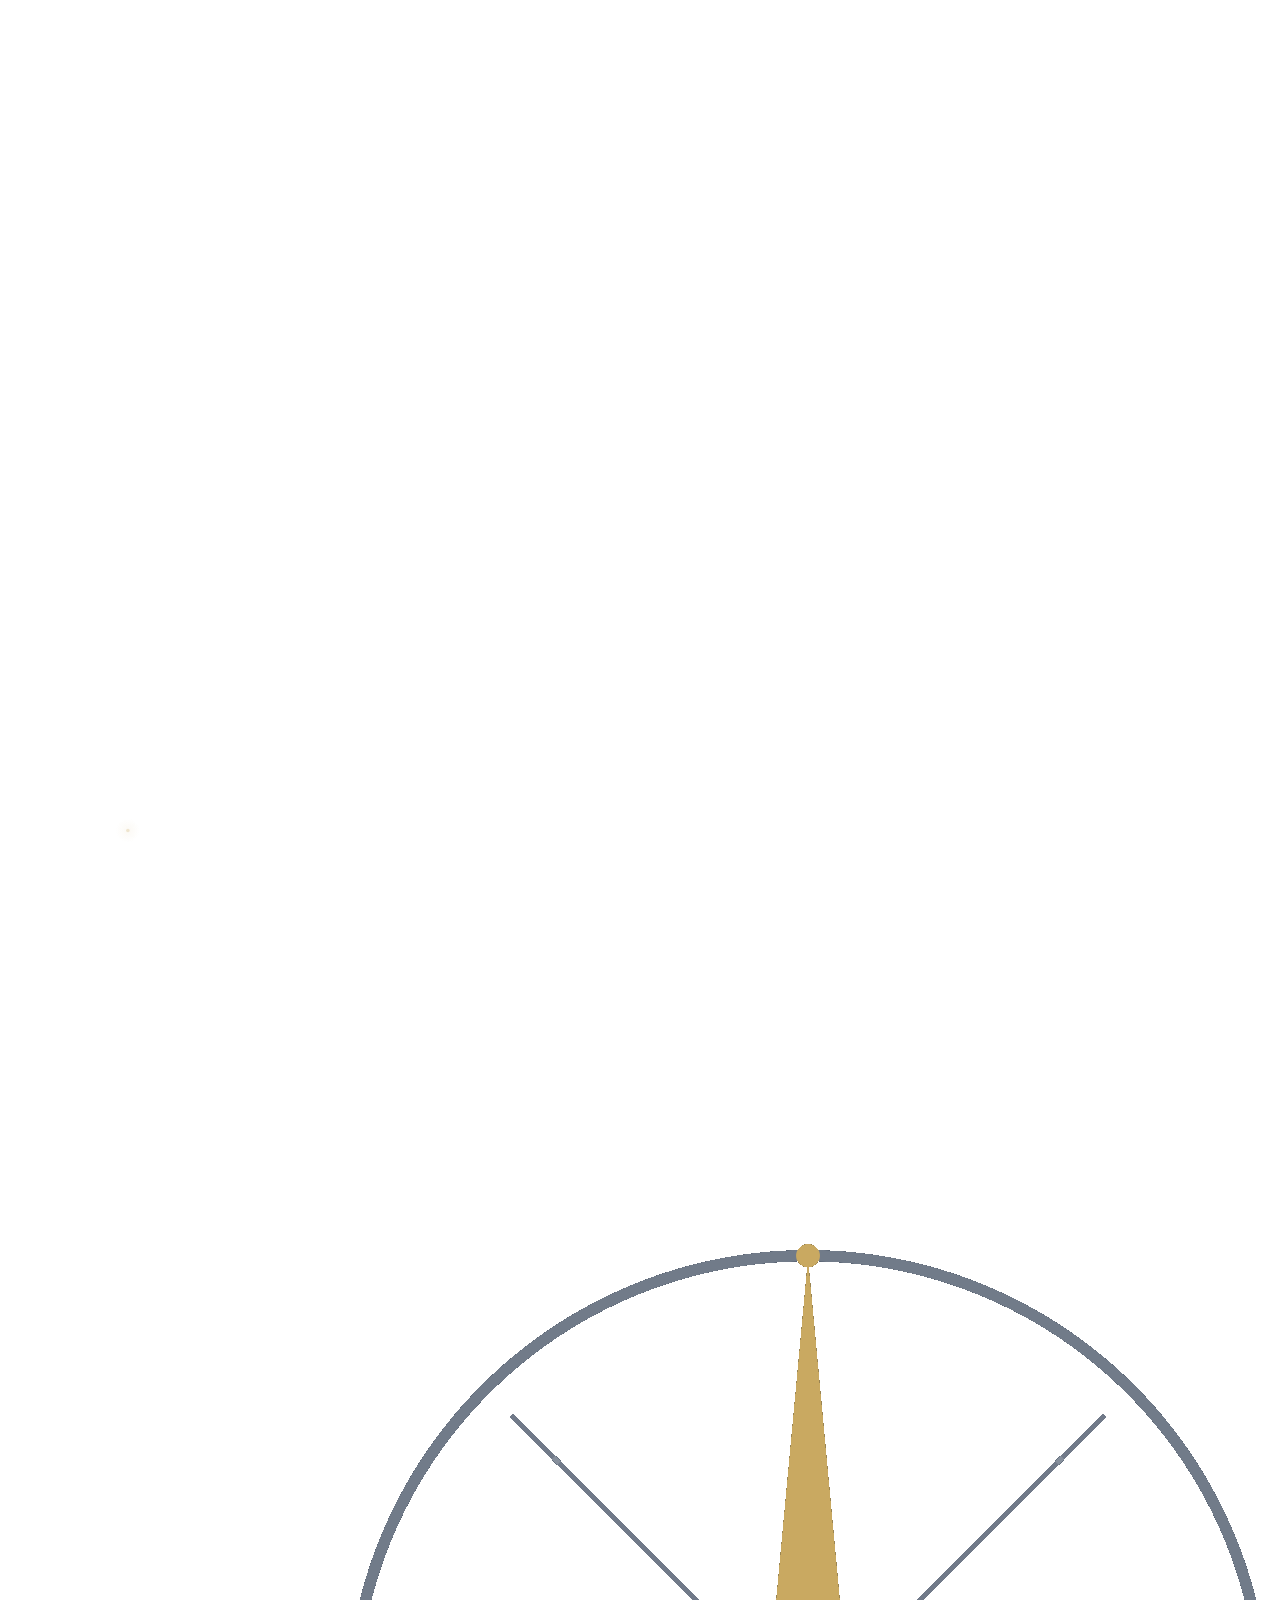
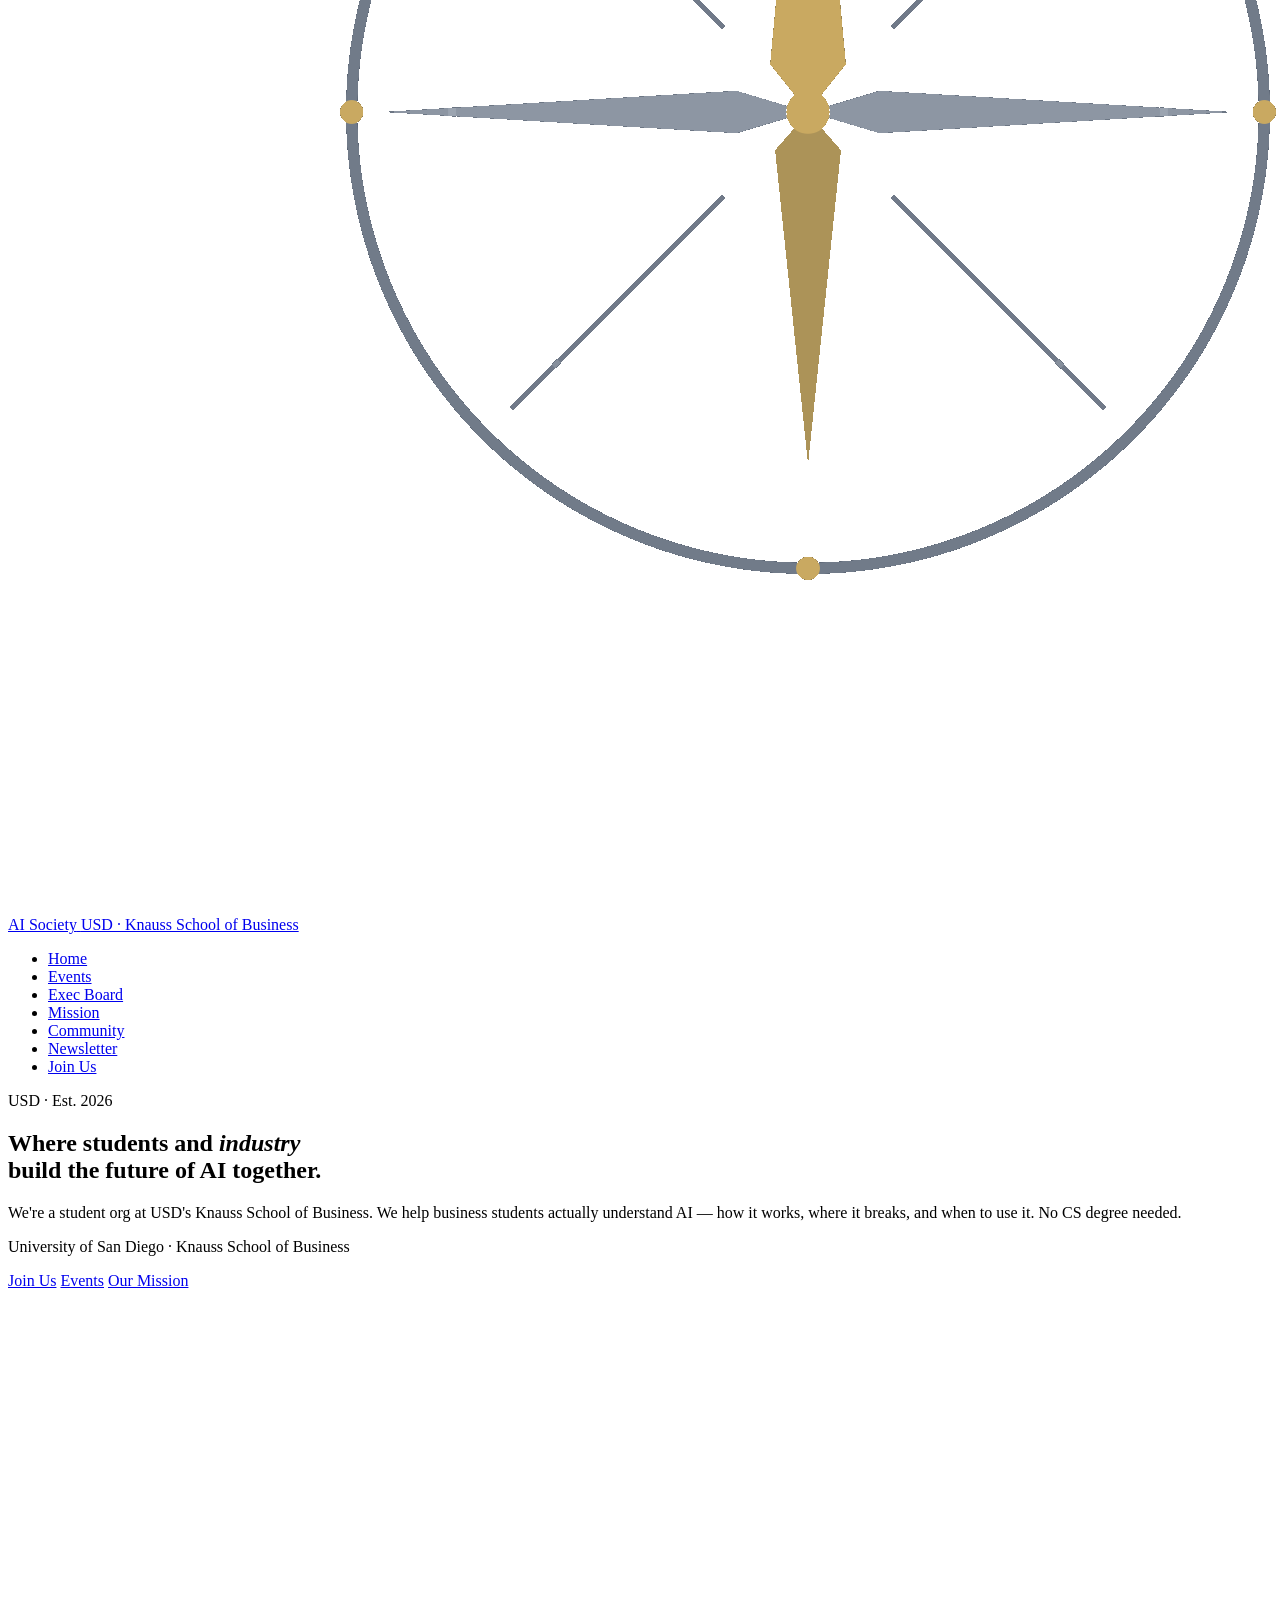
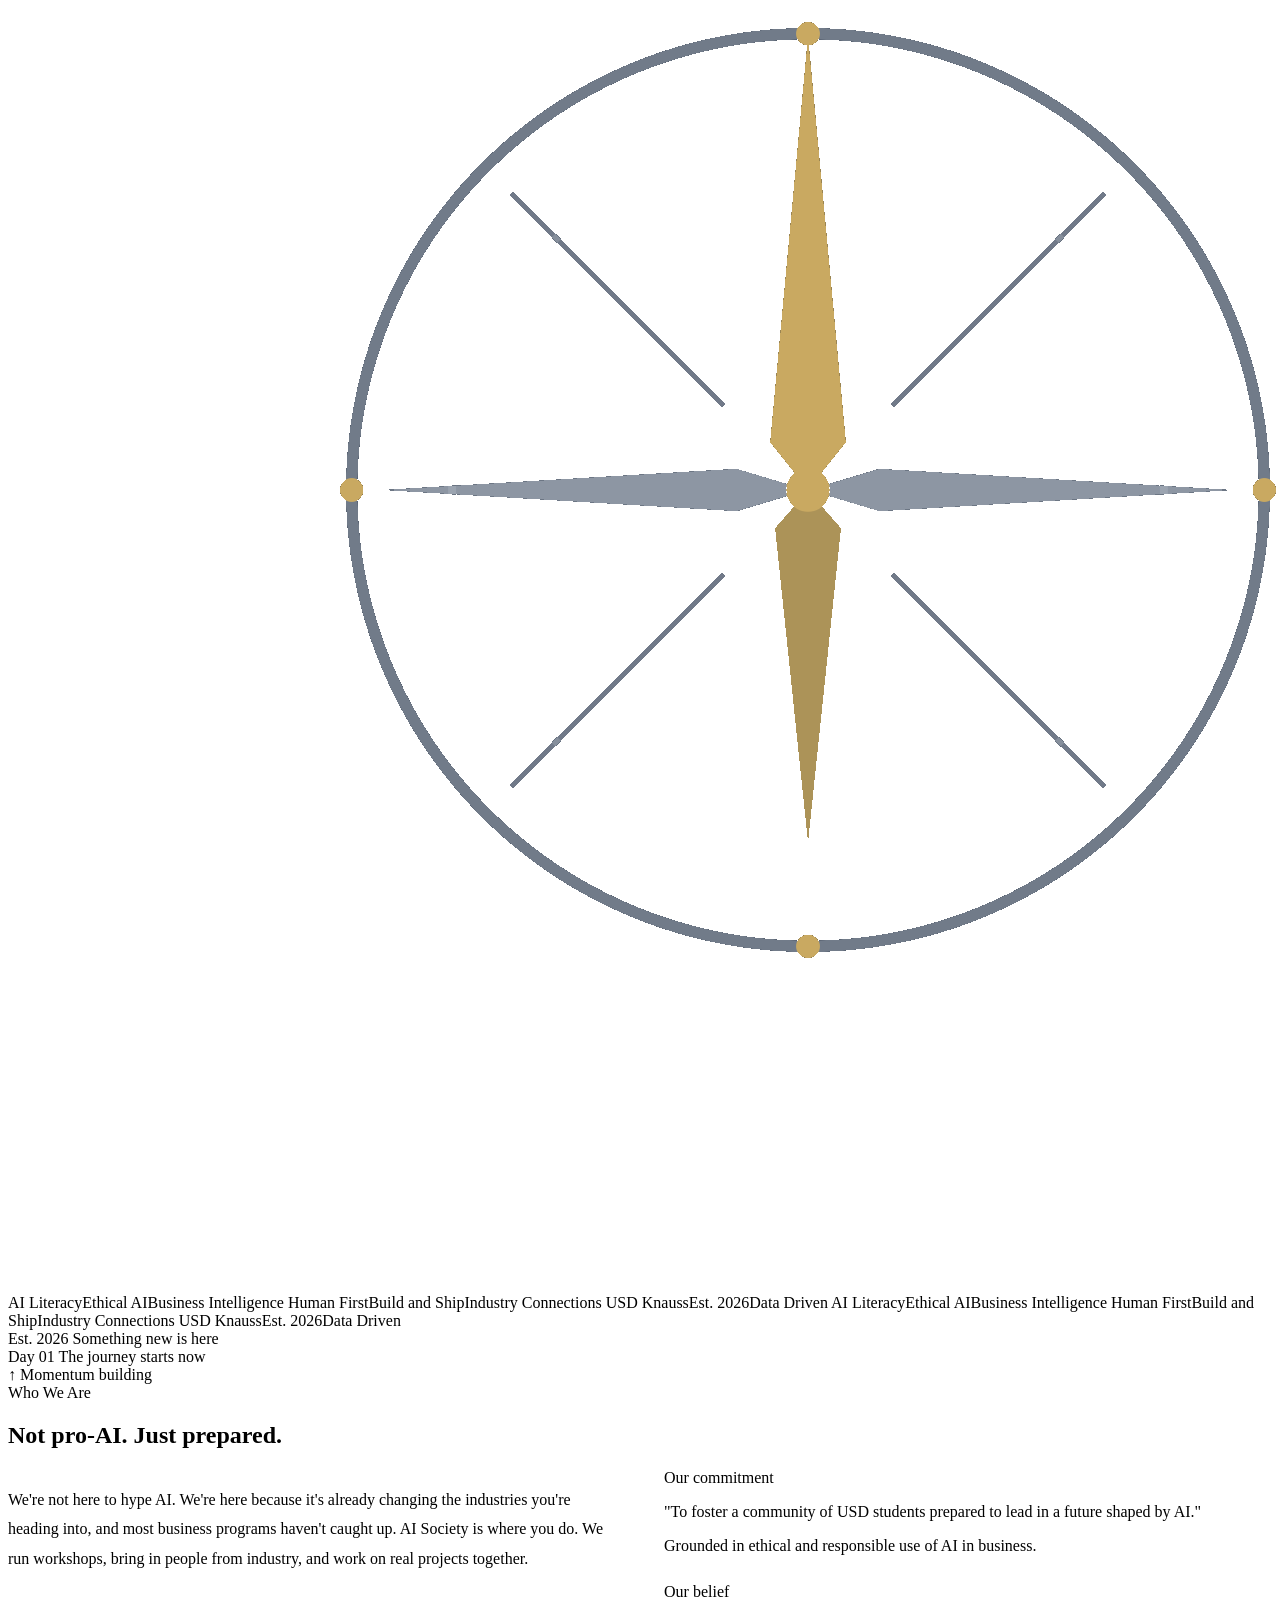
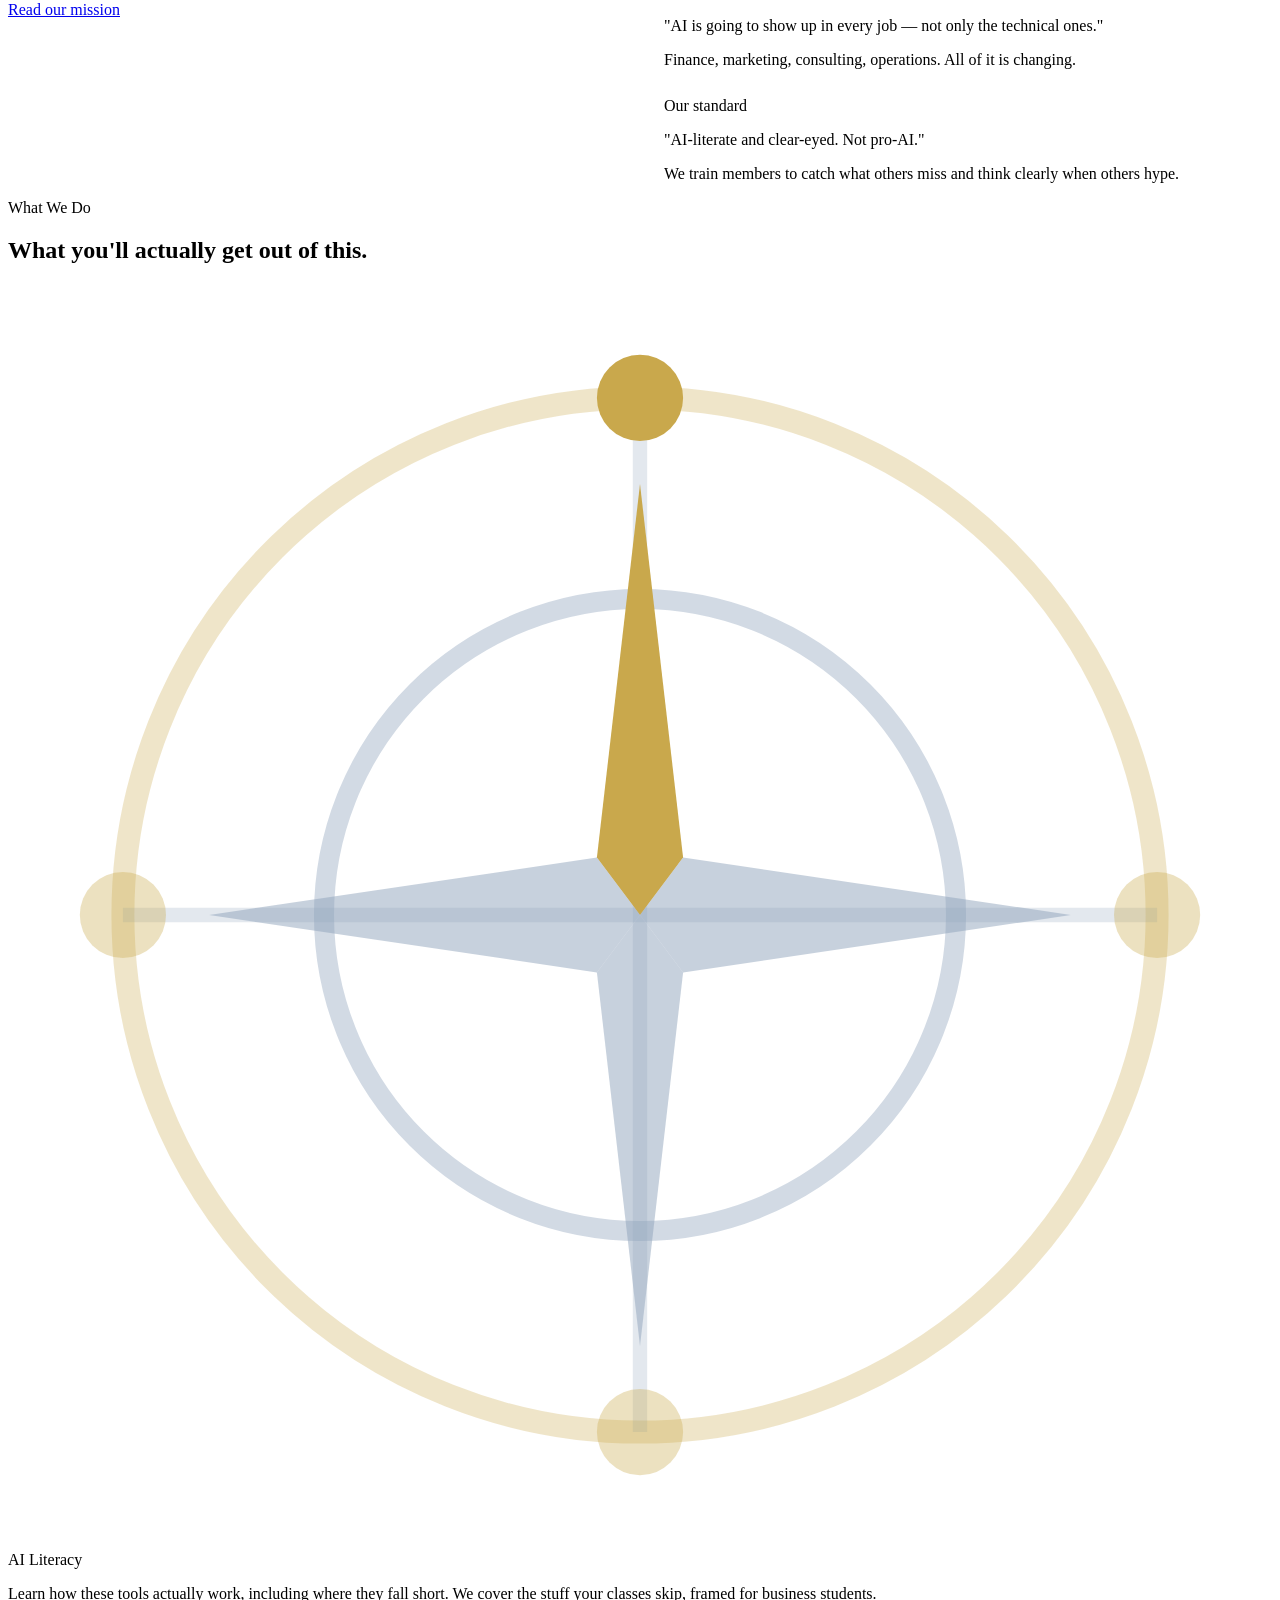
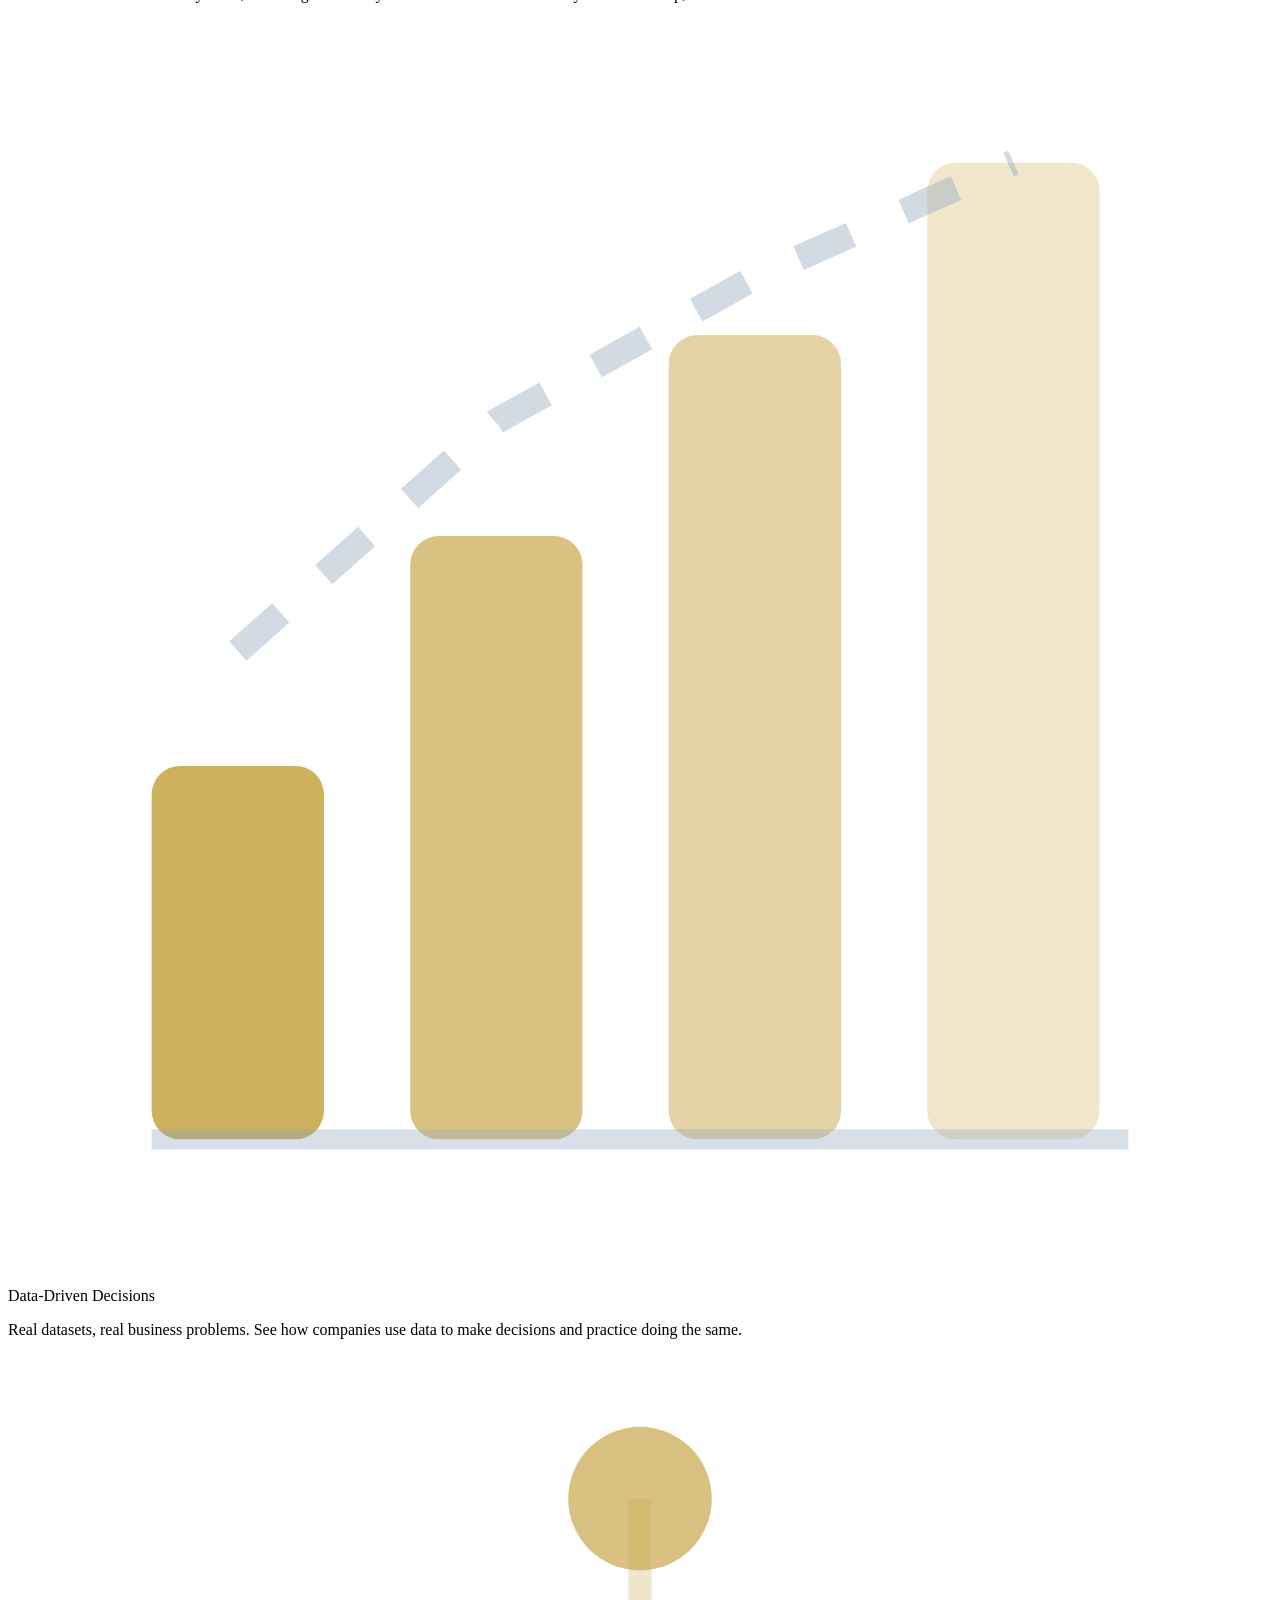
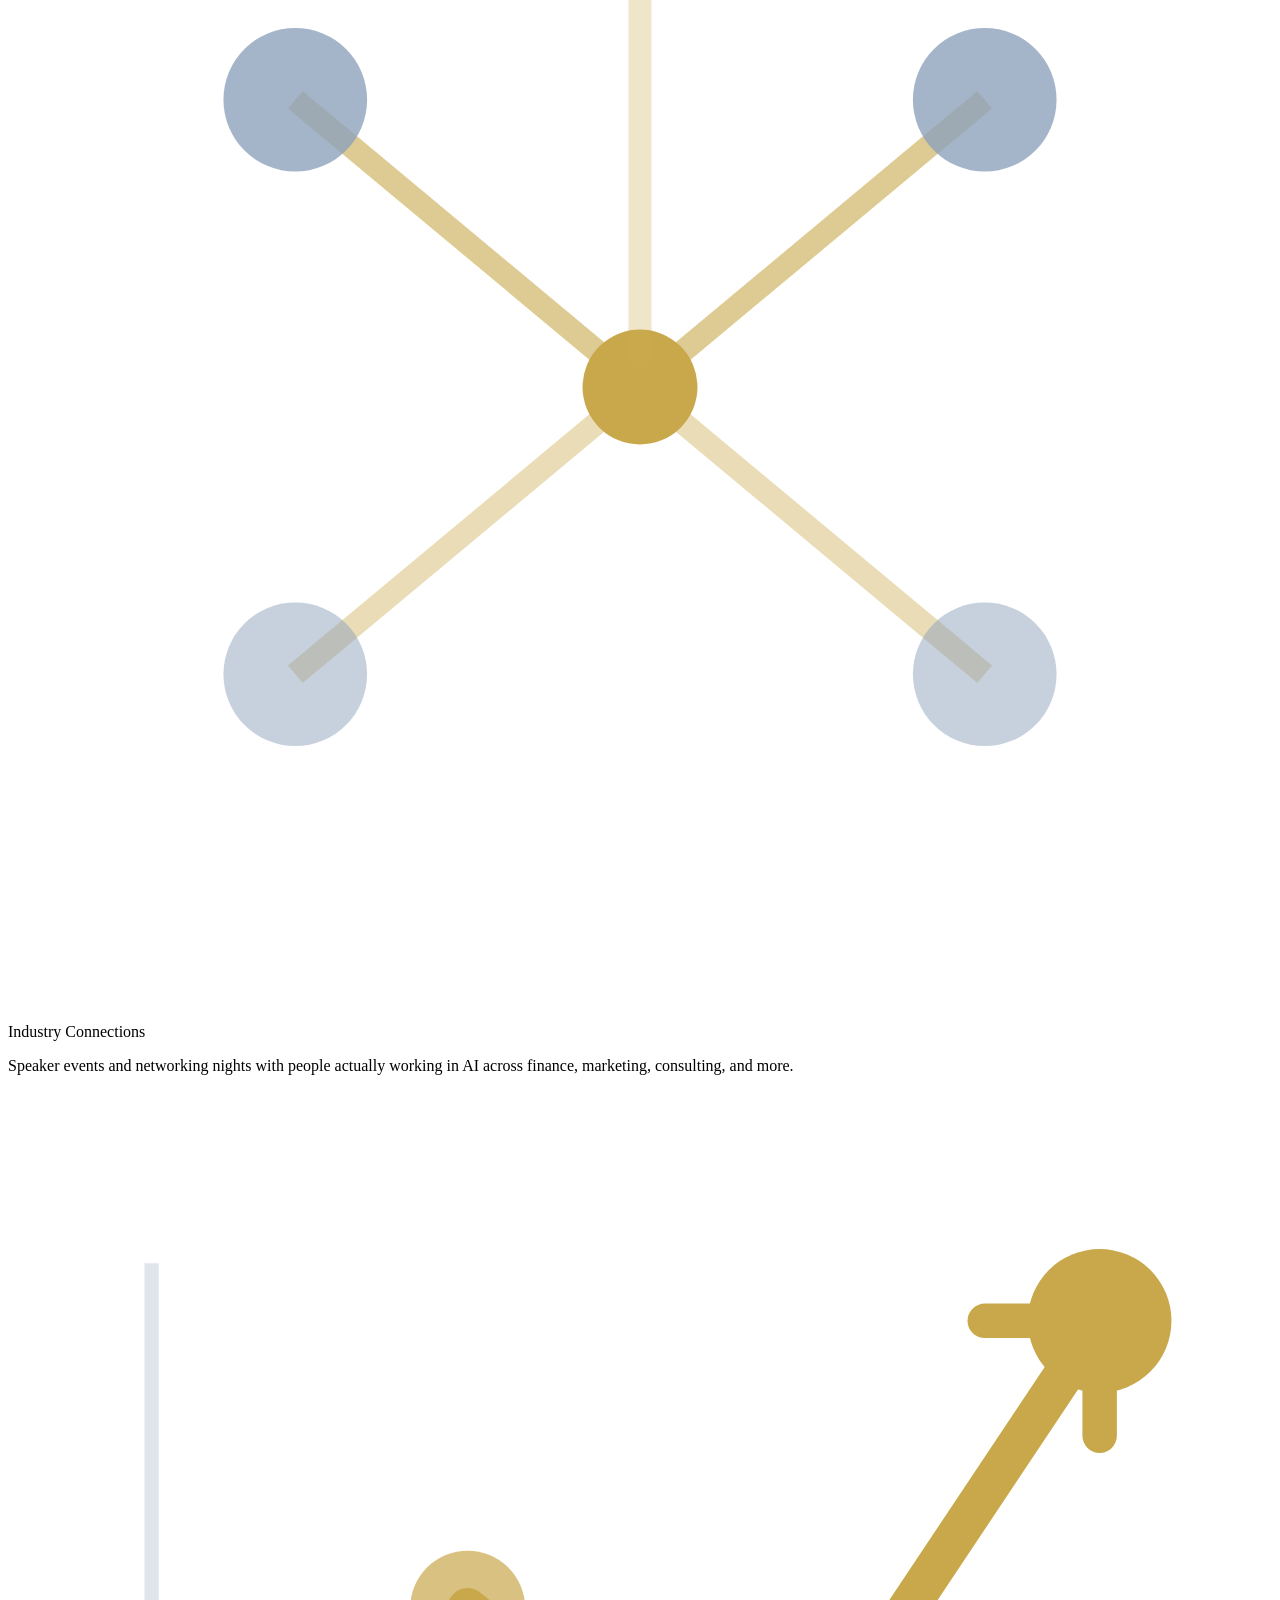
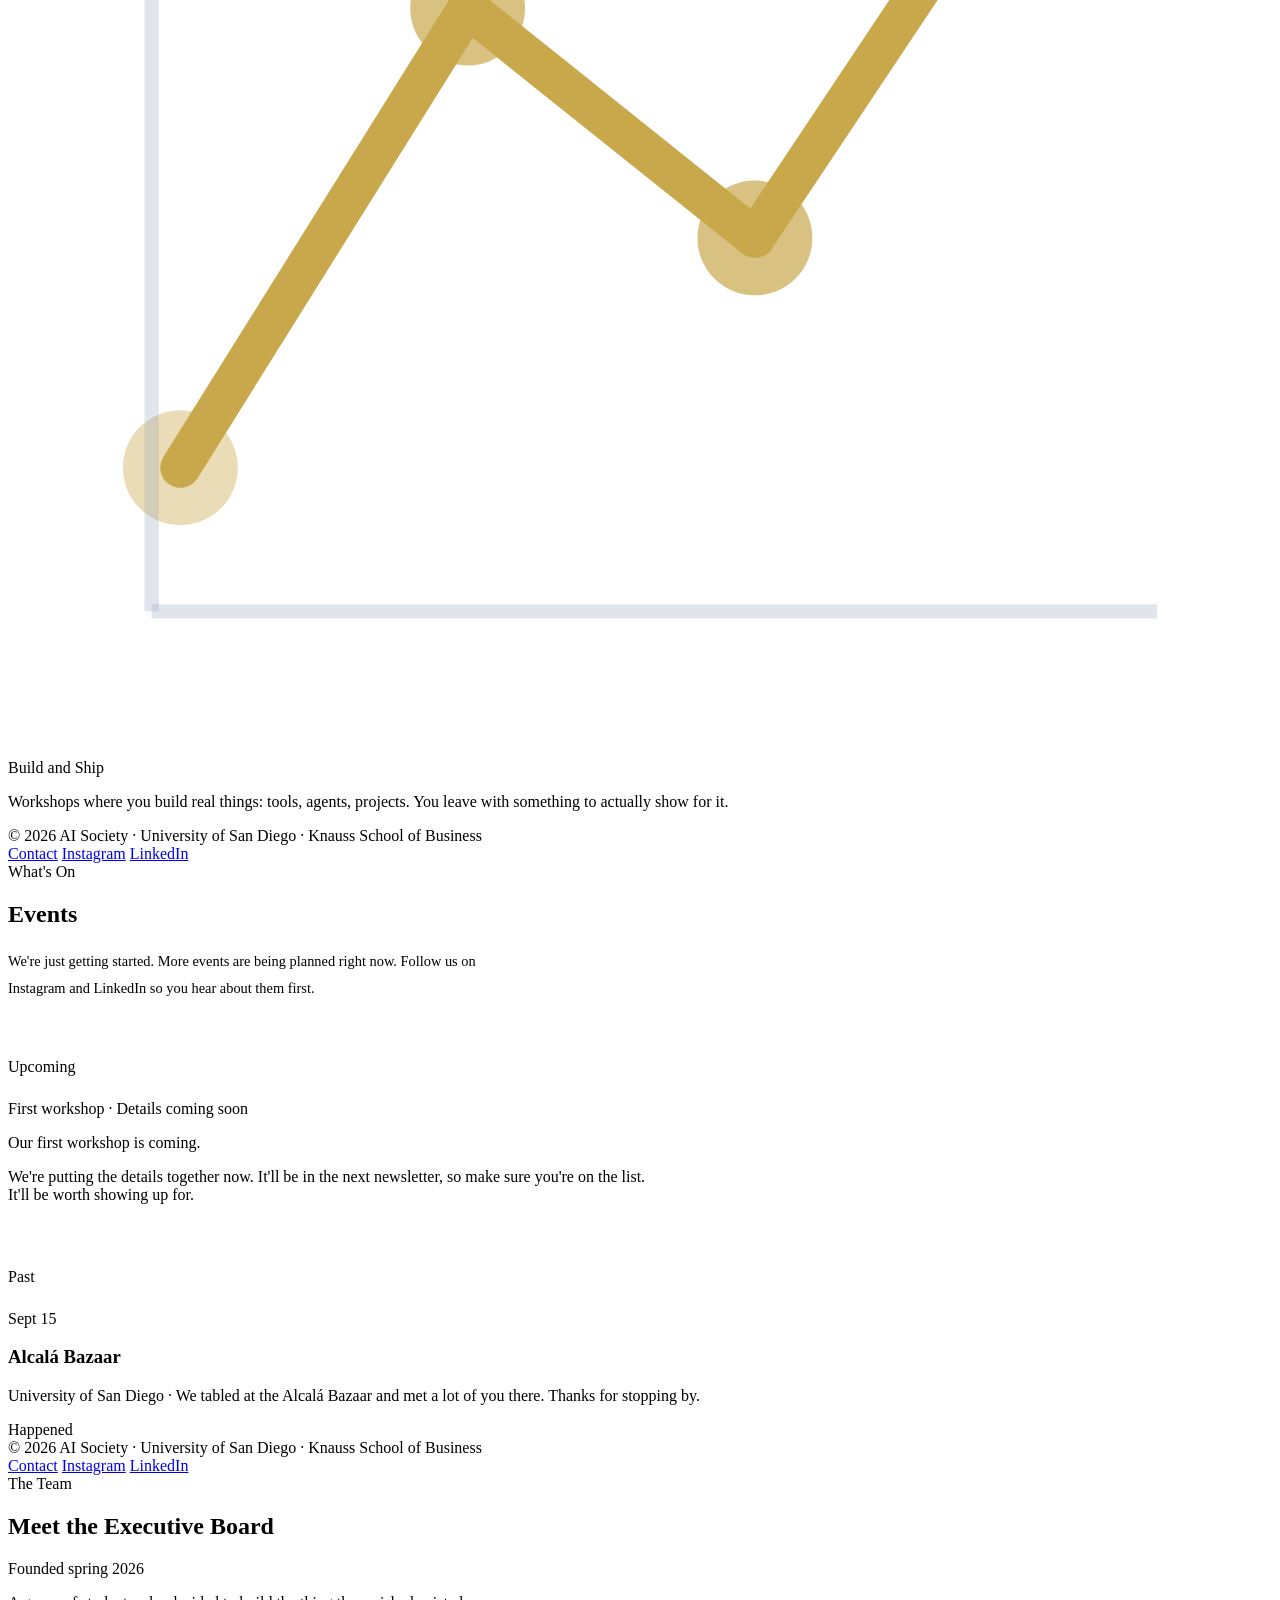
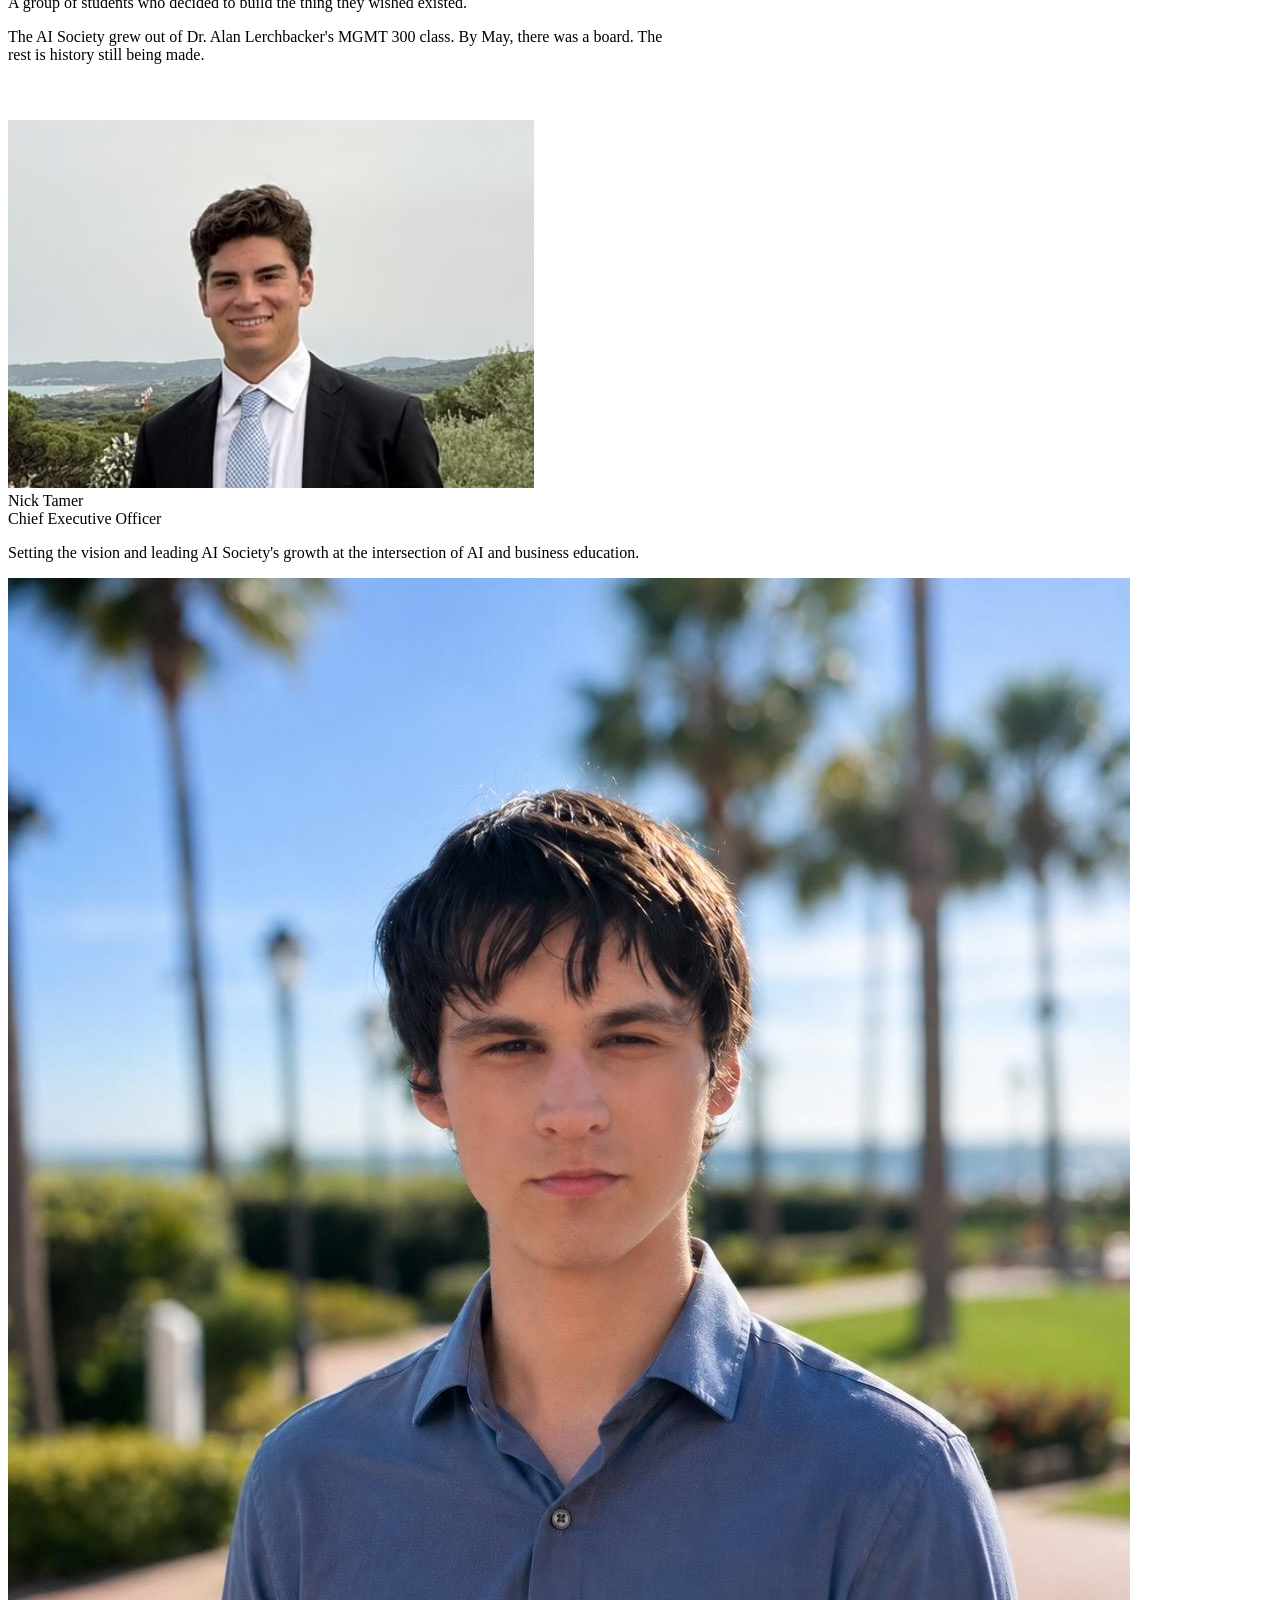
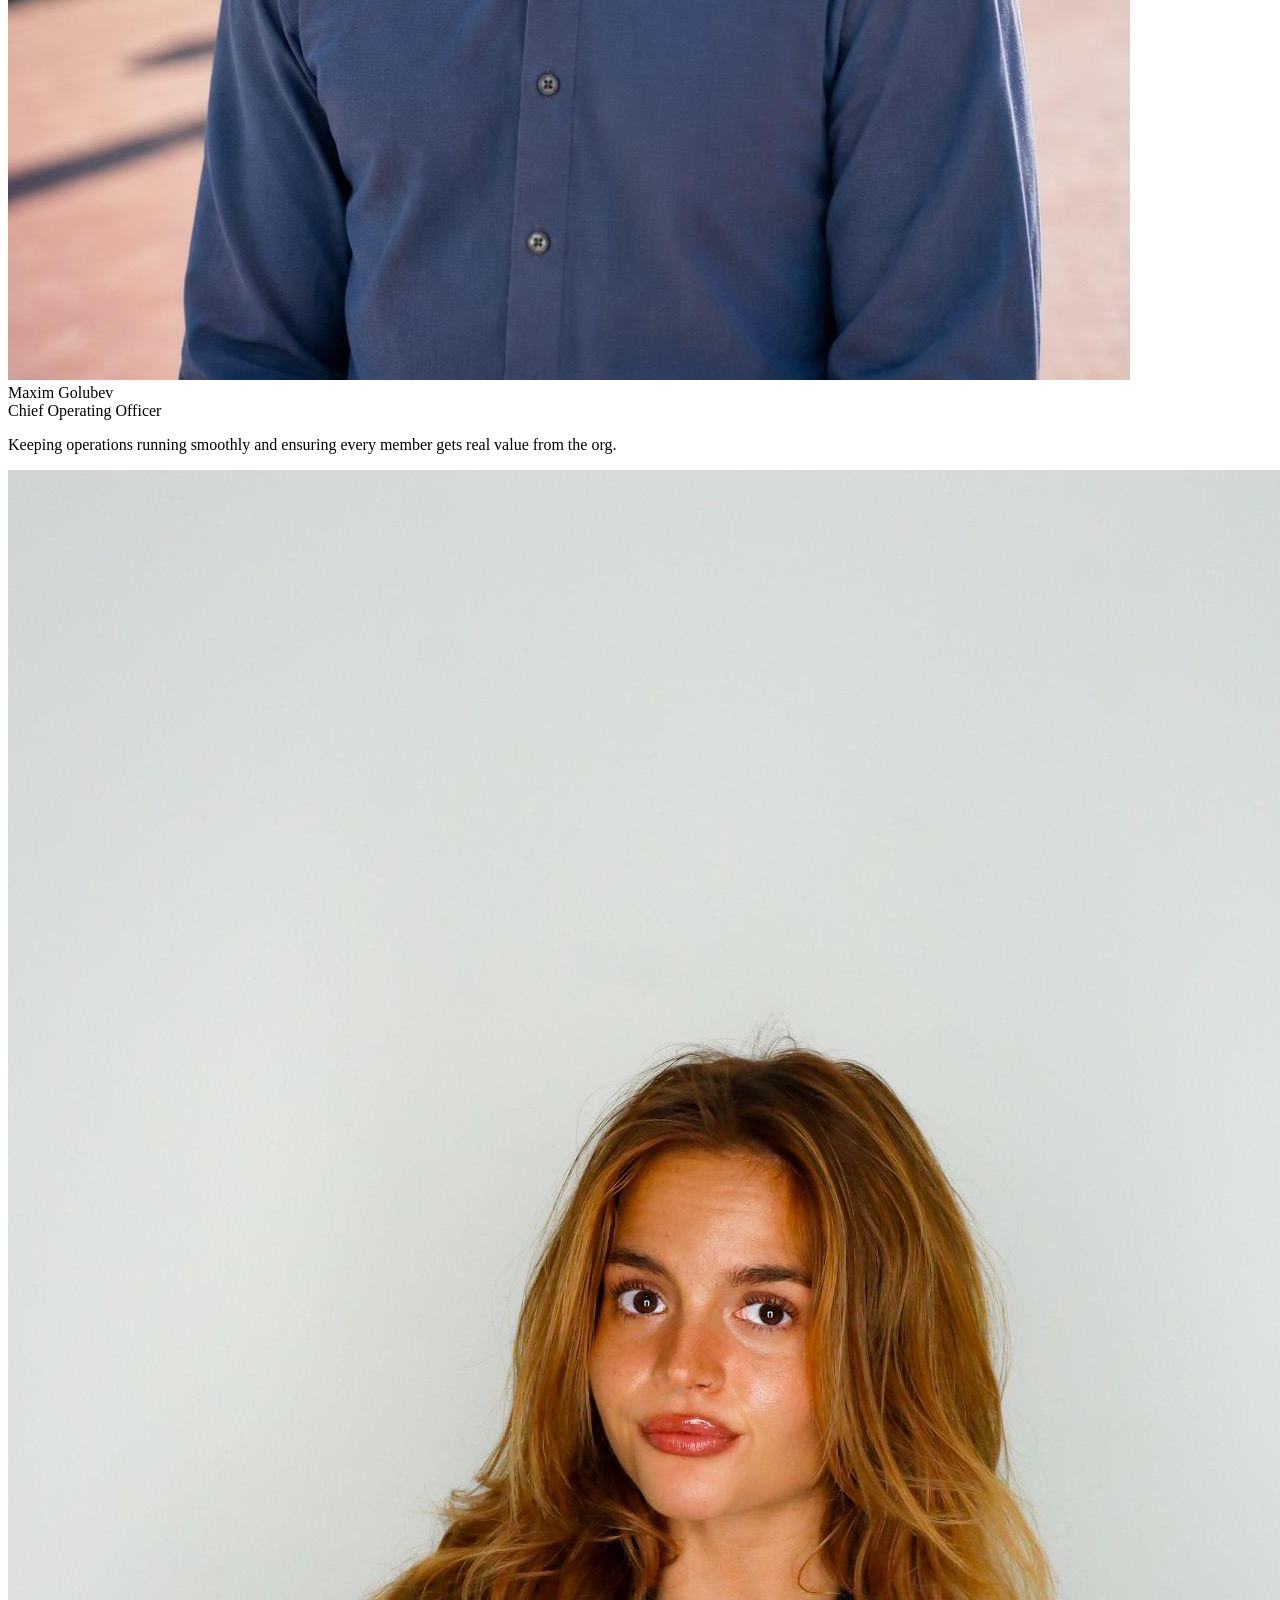
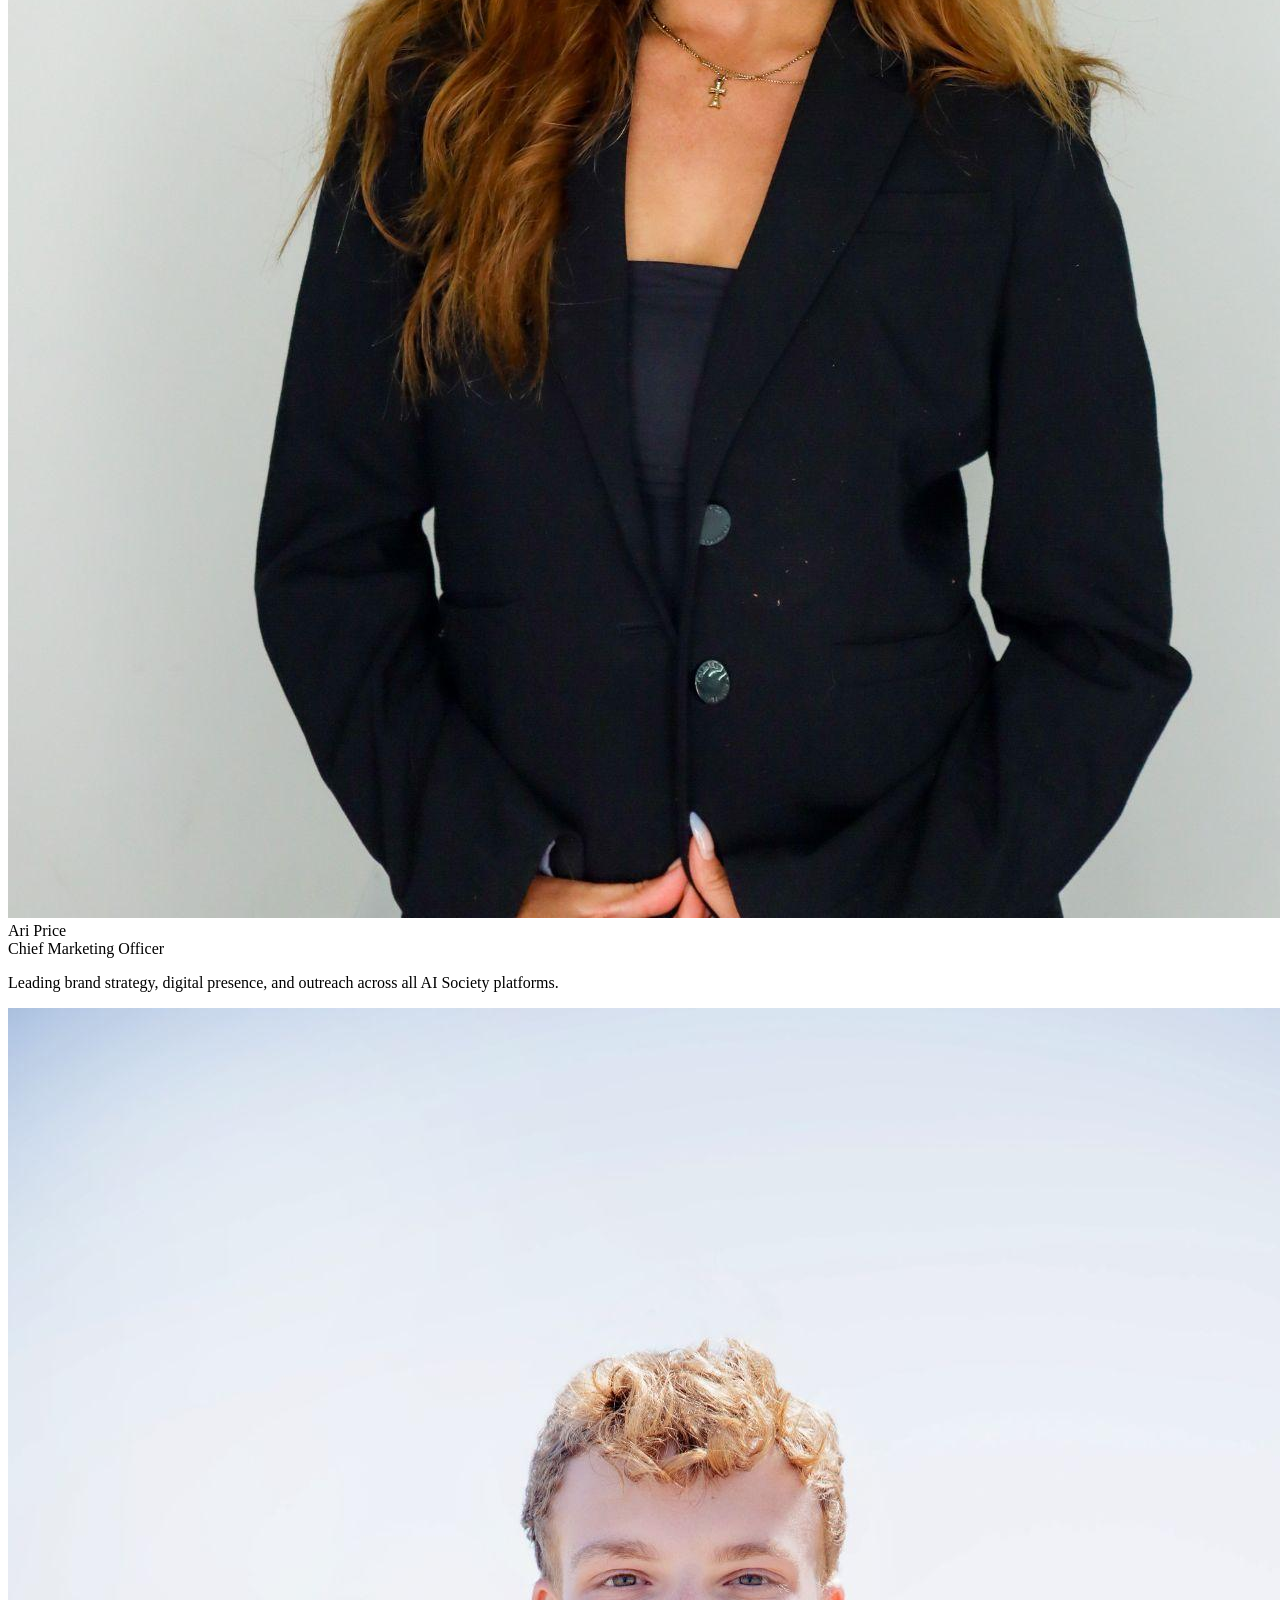
==== commit befc8548: "Rename index (19).html to index.html" ====
--- a/index.html
+++ b/index.html
@@ -7,6 +7,8 @@
   <link rel="stylesheet" href="style.css"/>
 </head>
 <body>
+
+<canvas id="globalCanvas"></canvas>
 
 <!-- NAV -->
 <nav>
@@ -34,7 +36,6 @@
 <div class="page active" id="page-home">
 
   <section class="hero">
-    <div class="hero-canvas-wrap"><canvas id="heroCanvas"></canvas></div>
     <div class="hero-orb hero-orb-1"></div>
     <div class="hero-orb hero-orb-2"></div>
     <div class="hero-inner">
@@ -546,32 +547,106 @@
 <script src="main.js"></script>
 
 <script>
-// Constellation canvas
-const F2=0.5*(Math.sqrt(3)-1),G2=(3-Math.sqrt(3))/6;
-const grad3=[[1,1],[-1,1],[1,-1],[-1,-1],[1,0],[-1,0],[0,1],[0,-1]];
-const perm=new Uint8Array(512);
-(function(){const p=new Uint8Array(256);for(let i=0;i<256;i++)p[i]=i;for(let i=255;i>0;i--){const j=Math.floor(Math.random()*(i+1));[p[i],p[j]]=[p[j],p[i]];}for(let i=0;i<512;i++)perm[i]=p[i&255];})();
-function noise2D(x,y){const s=(x+y)*F2;const i=Math.floor(x+s),j=Math.floor(y+s);const t=(i+j)*G2;const x0=x-(i-t),y0=y-(j-t);const i1=x0>y0?1:0,j1=x0>y0?0:1;const x1=x0-i1+G2,y1=y0-j1+G2;const x2=x0-1+2*G2,y2=y0-1+2*G2;const ii=i&255,jj=j&255;let n0=0,n1=0,n2=0;let t0=0.5-x0*x0-y0*y0;if(t0>0){t0*=t0;const g=grad3[perm[ii+perm[jj]]%8];n0=t0*t0*(g[0]*x0+g[1]*y0);}let t1=0.5-x1*x1-y1*y1;if(t1>0){t1*=t1;const g=grad3[perm[ii+i1+perm[jj+j1]]%8];n1=t1*t1*(g[0]*x1+g[1]*y1);}let t2=0.5-x2*x2-y2*y2;if(t2>0){t2*=t2;const g=grad3[perm[ii+1+perm[jj+1]]%8];n2=t2*t2*(g[0]*x2+g[1]*y2);}return 70*(n0+n1+n2);}
-const C=document.getElementById('heroCanvas');
-if(C){
-  const X=C.getContext('2d');let W,H,DPR;
-  const NODE_COUNT=window.innerWidth<768?50:110;const CONNECTION_DIST=window.innerWidth<768?110:150;
+// ── Global constellation — runs on every page ──
+(function(){
+  const F2=0.5*(Math.sqrt(3)-1),G2=(3-Math.sqrt(3))/6;
+  const grad3=[[1,1],[-1,1],[1,-1],[-1,-1],[1,0],[-1,0],[0,1],[0,-1]];
+  const perm=new Uint8Array(512);
+  (function(){const p=new Uint8Array(256);for(let i=0;i<256;i++)p[i]=i;for(let i=255;i>0;i--){const j=Math.floor(Math.random()*(i+1));[p[i],p[j]]=[p[j],p[i]];}for(let i=0;i<512;i++)perm[i]=p[i&255];})();
+  function noise2D(x,y){const s=(x+y)*F2;const i=Math.floor(x+s),j=Math.floor(y+s);const t=(i+j)*G2;const x0=x-(i-t),y0=y-(j-t);const i1=x0>y0?1:0,j1=x0>y0?0:1;const x1=x0-i1+G2,y1=y0-j1+G2;const x2=x0-1+2*G2,y2=y0-1+2*G2;const ii=i&255,jj=j&255;let n0=0,n1=0,n2=0;let t0=0.5-x0*x0-y0*y0;if(t0>0){t0*=t0;const g=grad3[perm[ii+perm[jj]]%8];n0=t0*t0*(g[0]*x0+g[1]*y0);}let t1=0.5-x1*x1-y1*y1;if(t1>0){t1*=t1;const g=grad3[perm[ii+i1+perm[jj+j1]]%8];n1=t1*t1*(g[0]*x1+g[1]*y1);}let t2=0.5-x2*x2-y2*y2;if(t2>0){t2*=t2;const g=grad3[perm[ii+1+perm[jj+1]]%8];n2=t2*t2*(g[0]*x2+g[1]*y2);}return 70*(n0+n1+n2);}
+
+  const C=document.getElementById('globalCanvas');
+  if(!C)return;
+  const X=C.getContext('2d');
+  let W,H,DPR;
+  const mobile=window.innerWidth<768;
+  const NODE_COUNT=mobile?55:120;
+  const CONN_DIST=mobile?120:160;
   const nodes=[];
-  function resize(){DPR=Math.min(devicePixelRatio||1,2);W=C.parentElement.offsetWidth;H=C.parentElement.offsetHeight;C.width=W*DPR;C.height=H*DPR;C.style.width=W+'px';C.style.height=H+'px';X.setTransform(DPR,0,0,DPR,0,0);}
-  for(let i=0;i<NODE_COUNT;i++)nodes.push({x:Math.random()*window.innerWidth,y:Math.random()*window.innerHeight,vx:(Math.random()-0.5)*0.2,vy:(Math.random()-0.5)*0.2,sz:0.7+Math.random()*1.5,op:0.1+Math.random()*0.28,pulsePhase:Math.random()*Math.PI*2,pulseSpeed:0.005+Math.random()*0.01});
+
+  function resize(){
+    DPR=Math.min(devicePixelRatio||1,2);
+    W=window.innerWidth;H=window.innerHeight;
+    C.width=W*DPR;C.height=H*DPR;
+    C.style.width=W+'px';C.style.height=H+'px';
+    X.setTransform(DPR,0,0,DPR,0,0);
+  }
+
+  for(let i=0;i<NODE_COUNT;i++)nodes.push({
+    x:Math.random()*window.innerWidth,
+    y:Math.random()*window.innerHeight,
+    vx:(Math.random()-0.5)*0.18,vy:(Math.random()-0.5)*0.18,
+    sz:0.6+Math.random()*1.4,op:0.08+Math.random()*0.22,
+    pulsePhase:Math.random()*Math.PI*2,pulseSpeed:0.004+Math.random()*0.009
+  });
+
   const signals=[];let lastSig=0,startT=null;
+
   function frame(ts){
-    if(!startT)startT=ts;const elapsed=ts-startT;const nt=elapsed*0.00007;
+    if(!startT)startT=ts;
+    const elapsed=ts-startT,nt=elapsed*0.00006;
     X.clearRect(0,0,W,H);
-    for(const n of nodes){const nv=noise2D(n.x*0.0018,n.y*0.0018+nt);n.vx+=Math.cos(nv*Math.PI*2)*0.006;n.vy+=Math.sin(nv*Math.PI*2)*0.006;n.vx*=0.994;n.vy*=0.994;n.x+=n.vx;n.y+=n.vy;n.pulsePhase+=n.pulseSpeed;if(n.x<-30)n.x=W+30;if(n.x>W+30)n.x=-30;if(n.y<-30)n.y=H+30;if(n.y>H+30)n.y=-30;}
-    for(let a=0;a<nodes.length;a++){for(let b=a+1;b<nodes.length;b++){const dx=nodes[a].x-nodes[b].x,dy=nodes[a].y-nodes[b].y;const d=Math.sqrt(dx*dx+dy*dy);if(d<CONNECTION_DIST){const fade=1-d/CONNECTION_DIST;X.strokeStyle='rgba(201,169,97,'+(fade*0.13)+')';X.lineWidth=0.6;X.beginPath();X.moveTo(nodes[a].x,nodes[a].y);X.lineTo(nodes[b].x,nodes[b].y);X.stroke();}}}
-    if(elapsed-lastSig>650){lastSig=elapsed;for(let a=0;a<nodes.length;a++){for(let b=a+1;b<nodes.length;b++){const dx=nodes[a].x-nodes[b].x,dy=nodes[a].y-nodes[b].y;if(Math.sqrt(dx*dx+dy*dy)<CONNECTION_DIST&&Math.random()<0.004){signals.push({a,b,progress:0,speed:0.005+Math.random()*0.009});break;}}}}
-    for(let i=signals.length-1;i>=0;i--){const s=signals[i];s.progress+=s.speed;if(s.progress>1){signals.splice(i,1);continue;}const na=nodes[s.a],nb=nodes[s.b];const sx=na.x+(nb.x-na.x)*s.progress,sy=na.y+(nb.y-na.y)*s.progress;const sA=Math.sin(s.progress*Math.PI)*0.85;X.fillStyle='rgba(201,169,97,'+sA+')';X.beginPath();X.arc(sx,sy,2,0,Math.PI*2);X.fill();const g=X.createRadialGradient(sx,sy,0,sx,sy,14);g.addColorStop(0,'rgba(201,169,97,'+sA*0.3+')');g.addColorStop(1,'rgba(201,169,97,0)');X.fillStyle=g;X.beginPath();X.arc(sx,sy,14,0,Math.PI*2);X.fill();}
-    for(const n of nodes){const pulse=0.7+0.3*Math.sin(n.pulsePhase);const alpha=n.op*pulse;const g=X.createRadialGradient(n.x,n.y,0,n.x,n.y,n.sz*5);g.addColorStop(0,'rgba(201,169,97,'+alpha*0.22+')');g.addColorStop(1,'rgba(201,169,97,0)');X.fillStyle=g;X.beginPath();X.arc(n.x,n.y,n.sz*5,0,Math.PI*2);X.fill();X.fillStyle='rgba(220,192,130,'+alpha*1.2+')';X.beginPath();X.arc(n.x,n.y,n.sz,0,Math.PI*2);X.fill();}
+
+    for(const n of nodes){
+      const nv=noise2D(n.x*0.0016,n.y*0.0016+nt);
+      n.vx+=Math.cos(nv*Math.PI*2)*0.005;n.vy+=Math.sin(nv*Math.PI*2)*0.005;
+      n.vx*=0.995;n.vy*=0.995;n.x+=n.vx;n.y+=n.vy;
+      n.pulsePhase+=n.pulseSpeed;
+      if(n.x<-30)n.x=W+30;if(n.x>W+30)n.x=-30;
+      if(n.y<-30)n.y=H+30;if(n.y>H+30)n.y=-30;
+    }
+
+    for(let a=0;a<nodes.length;a++){
+      for(let b=a+1;b<nodes.length;b++){
+        const dx=nodes[a].x-nodes[b].x,dy=nodes[a].y-nodes[b].y;
+        const d=Math.sqrt(dx*dx+dy*dy);
+        if(d<CONN_DIST){
+          const fade=1-d/CONN_DIST;
+          X.strokeStyle='rgba(201,169,97,'+(fade*0.11)+')';
+          X.lineWidth=0.5;X.beginPath();
+          X.moveTo(nodes[a].x,nodes[a].y);X.lineTo(nodes[b].x,nodes[b].y);X.stroke();
+        }
+      }
+    }
+
+    if(elapsed-lastSig>750){
+      lastSig=elapsed;
+      for(let a=0;a<nodes.length;a++){
+        for(let b=a+1;b<nodes.length;b++){
+          const dx=nodes[a].x-nodes[b].x,dy=nodes[a].y-nodes[b].y;
+          if(Math.sqrt(dx*dx+dy*dy)<CONN_DIST&&Math.random()<0.003){
+            signals.push({a,b,progress:0,speed:0.005+Math.random()*0.008});break;
+          }
+        }
+      }
+    }
+
+    for(let i=signals.length-1;i>=0;i--){
+      const s=signals[i];s.progress+=s.speed;
+      if(s.progress>1){signals.splice(i,1);continue;}
+      const na=nodes[s.a],nb=nodes[s.b];
+      const sx=na.x+(nb.x-na.x)*s.progress,sy=na.y+(nb.y-na.y)*s.progress;
+      const sA=Math.sin(s.progress*Math.PI)*0.75;
+      X.fillStyle='rgba(201,169,97,'+sA+')';X.beginPath();X.arc(sx,sy,1.8,0,Math.PI*2);X.fill();
+      const g=X.createRadialGradient(sx,sy,0,sx,sy,12);
+      g.addColorStop(0,'rgba(201,169,97,'+sA*0.28+')');g.addColorStop(1,'rgba(201,169,97,0)');
+      X.fillStyle=g;X.beginPath();X.arc(sx,sy,12,0,Math.PI*2);X.fill();
+    }
+
+    for(const n of nodes){
+      const pulse=0.7+0.3*Math.sin(n.pulsePhase);
+      const alpha=n.op*pulse;
+      const g=X.createRadialGradient(n.x,n.y,0,n.x,n.y,n.sz*5);
+      g.addColorStop(0,'rgba(201,169,97,'+alpha*0.18+')');g.addColorStop(1,'rgba(201,169,97,0)');
+      X.fillStyle=g;X.beginPath();X.arc(n.x,n.y,n.sz*5,0,Math.PI*2);X.fill();
+      X.fillStyle='rgba(220,192,130,'+alpha+')';X.beginPath();X.arc(n.x,n.y,n.sz,0,Math.PI*2);X.fill();
+    }
+
     requestAnimationFrame(frame);
   }
+
   resize();window.addEventListener('resize',resize);requestAnimationFrame(frame);
-}
+})();
 </script>
 
 <script>
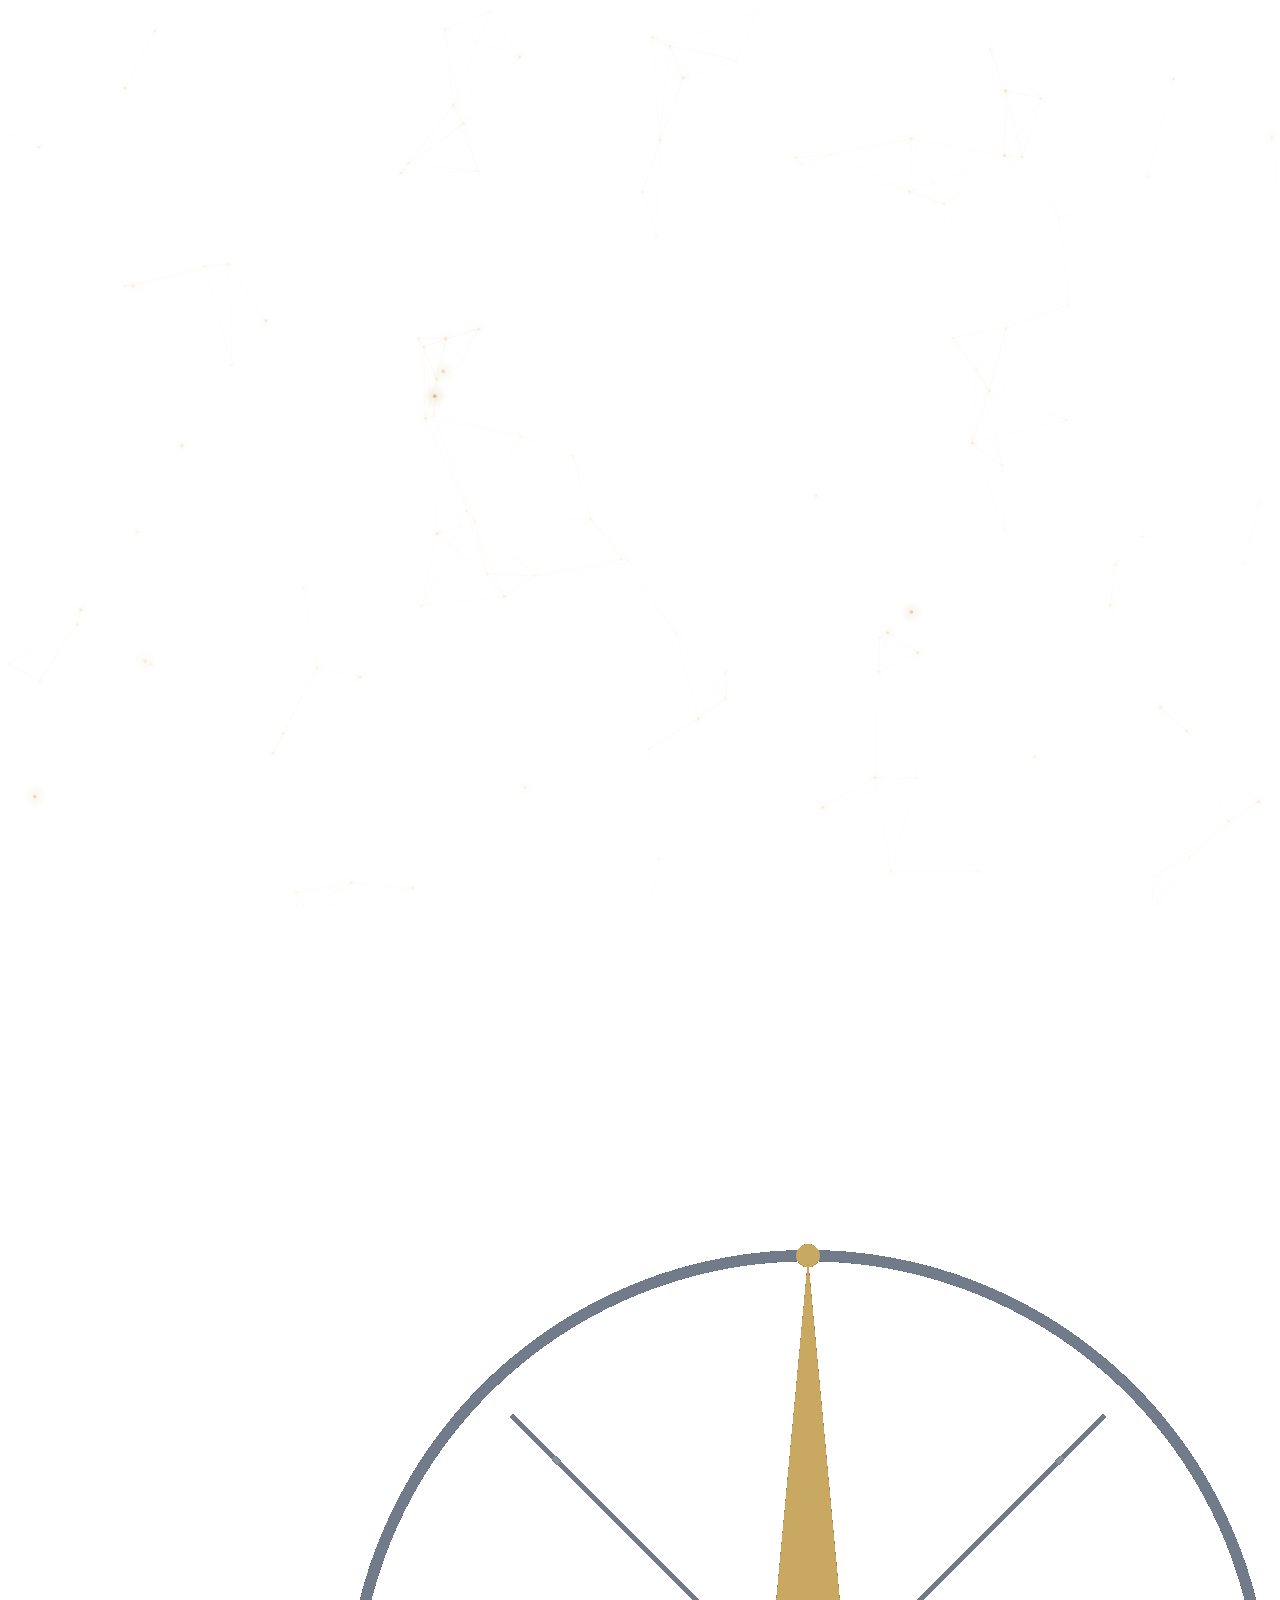
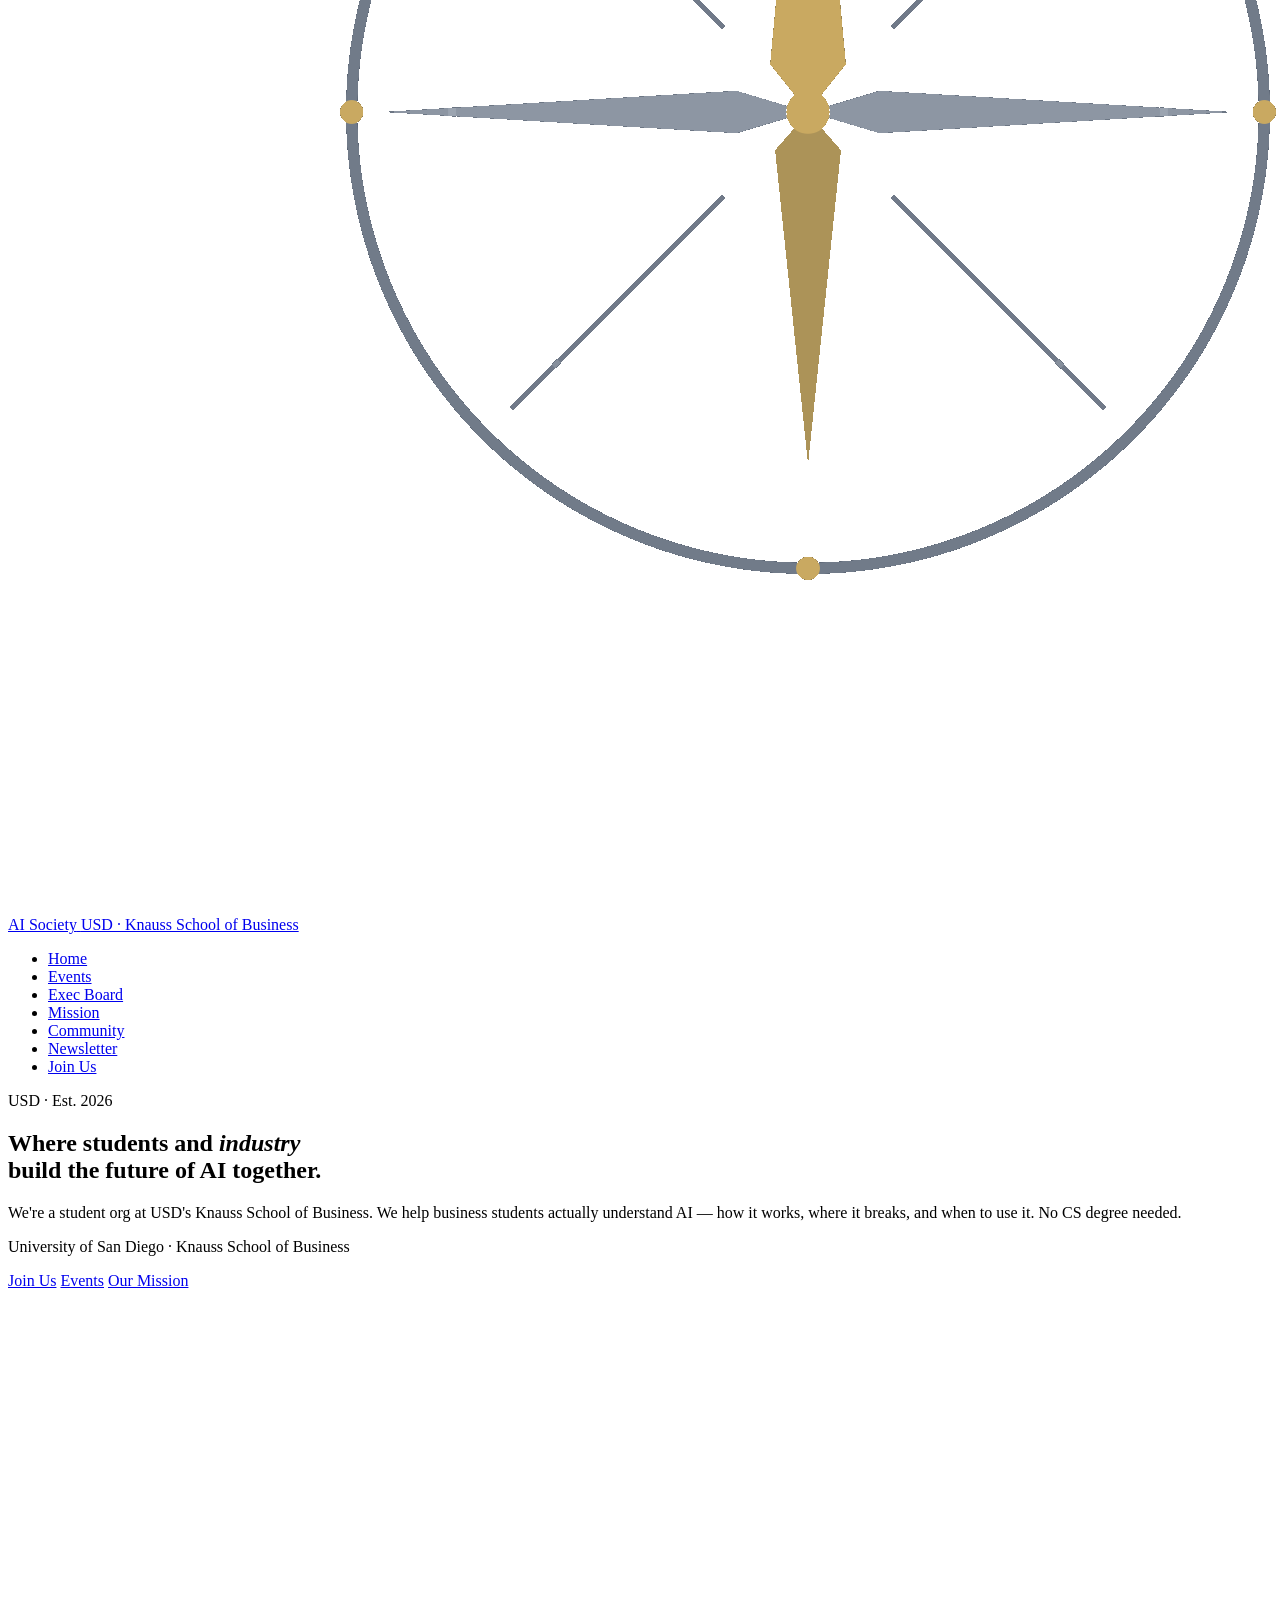
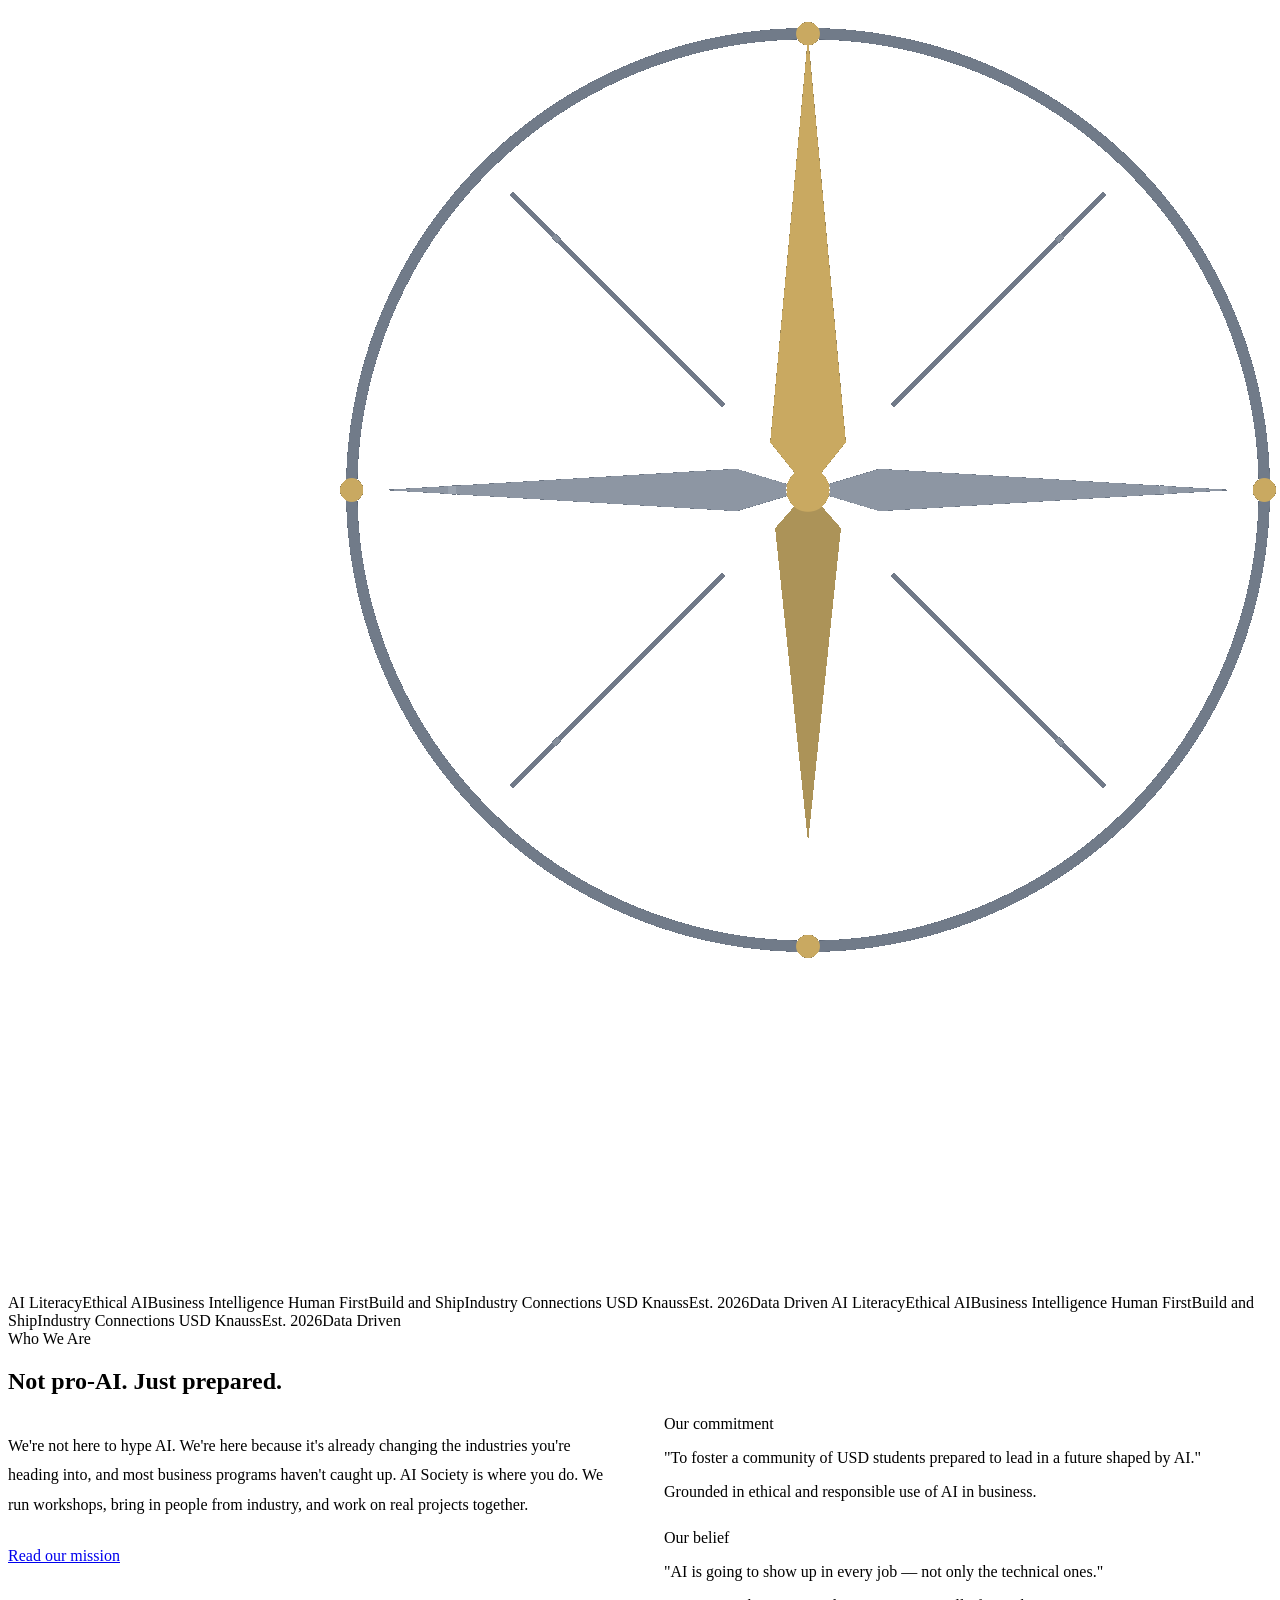
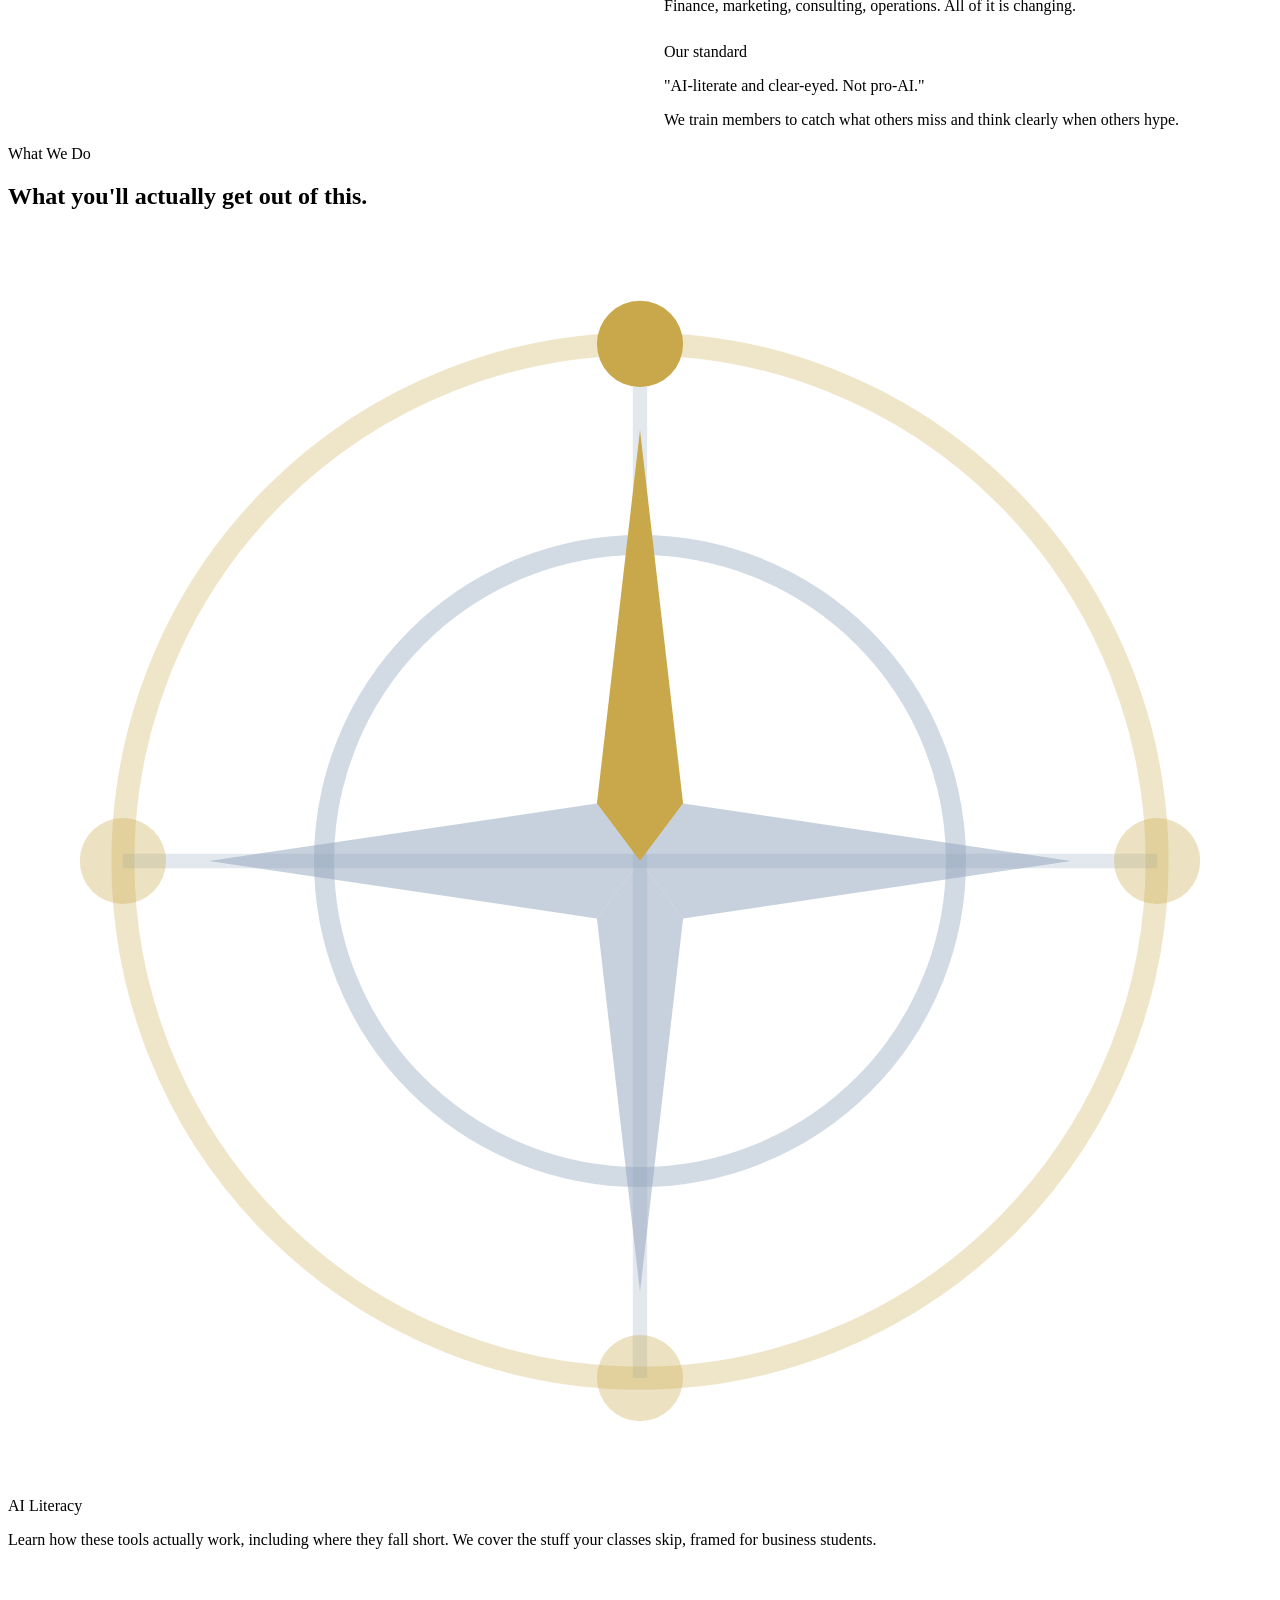
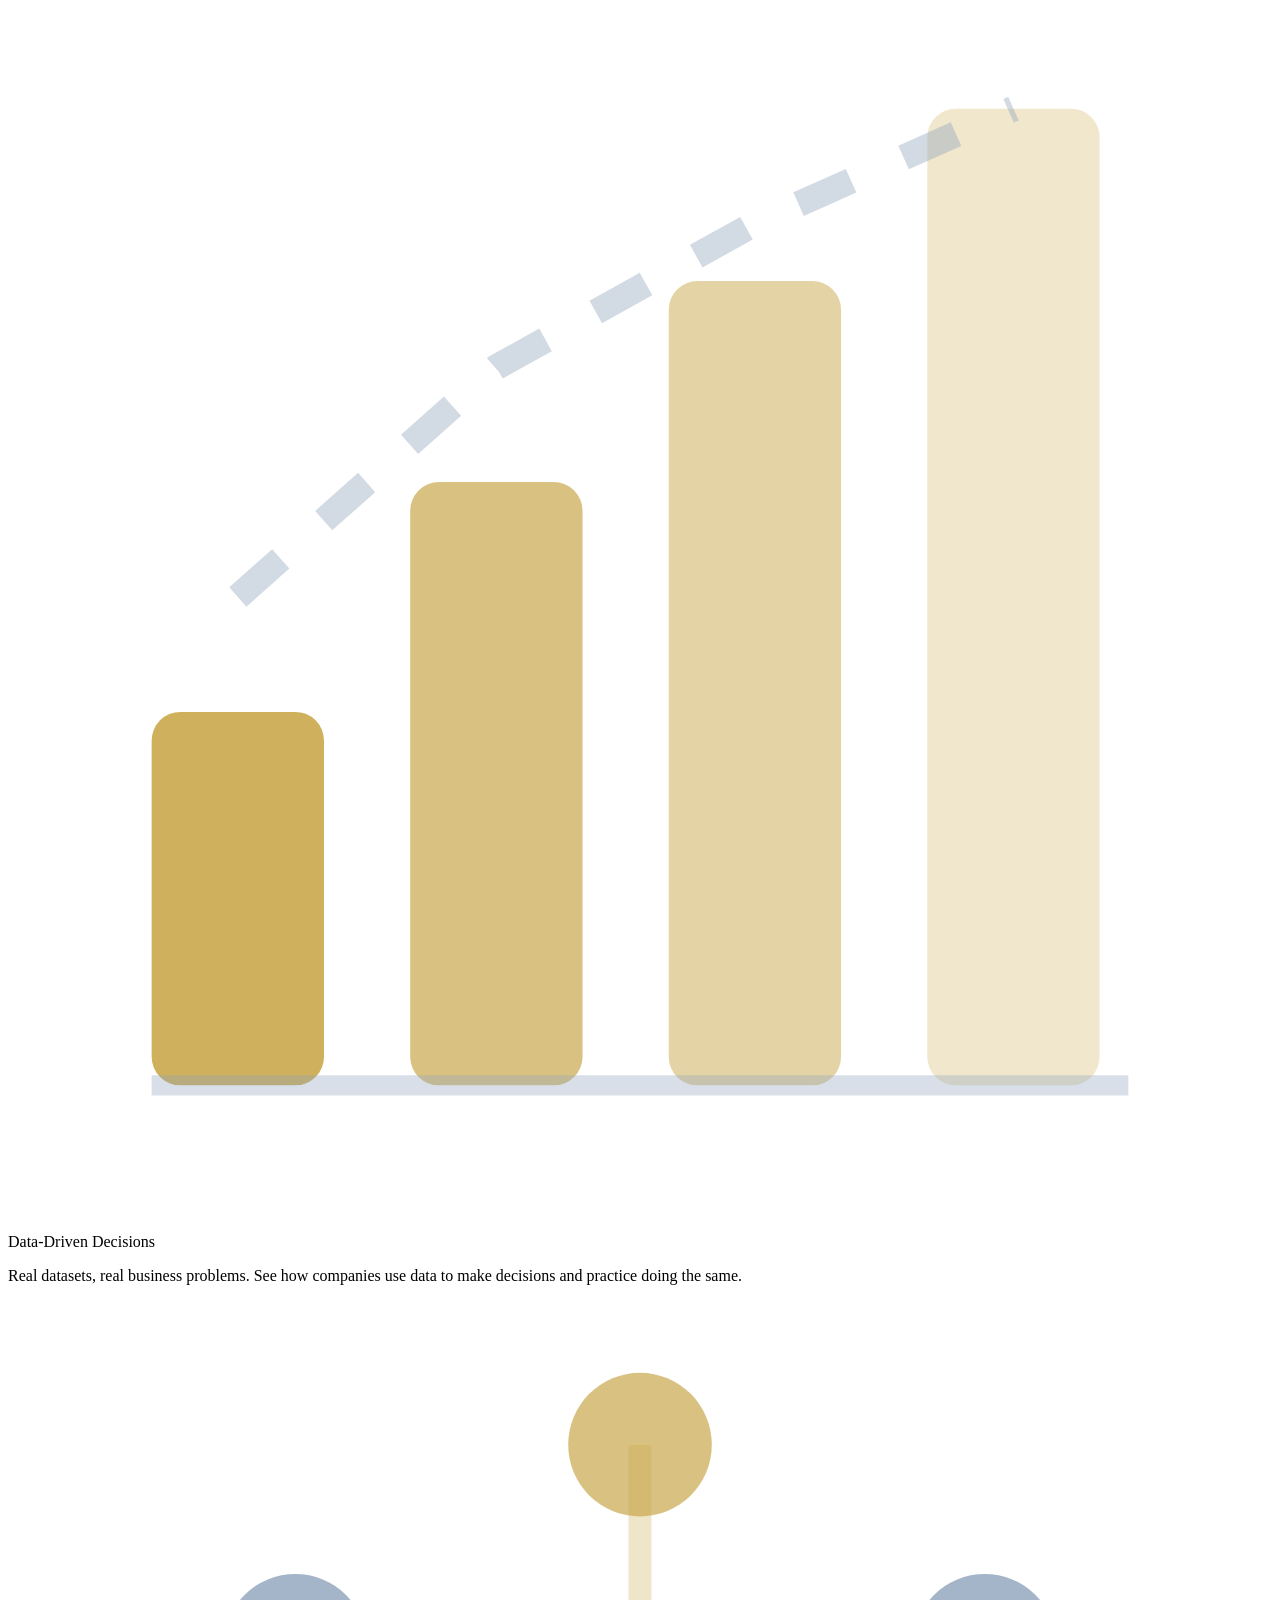
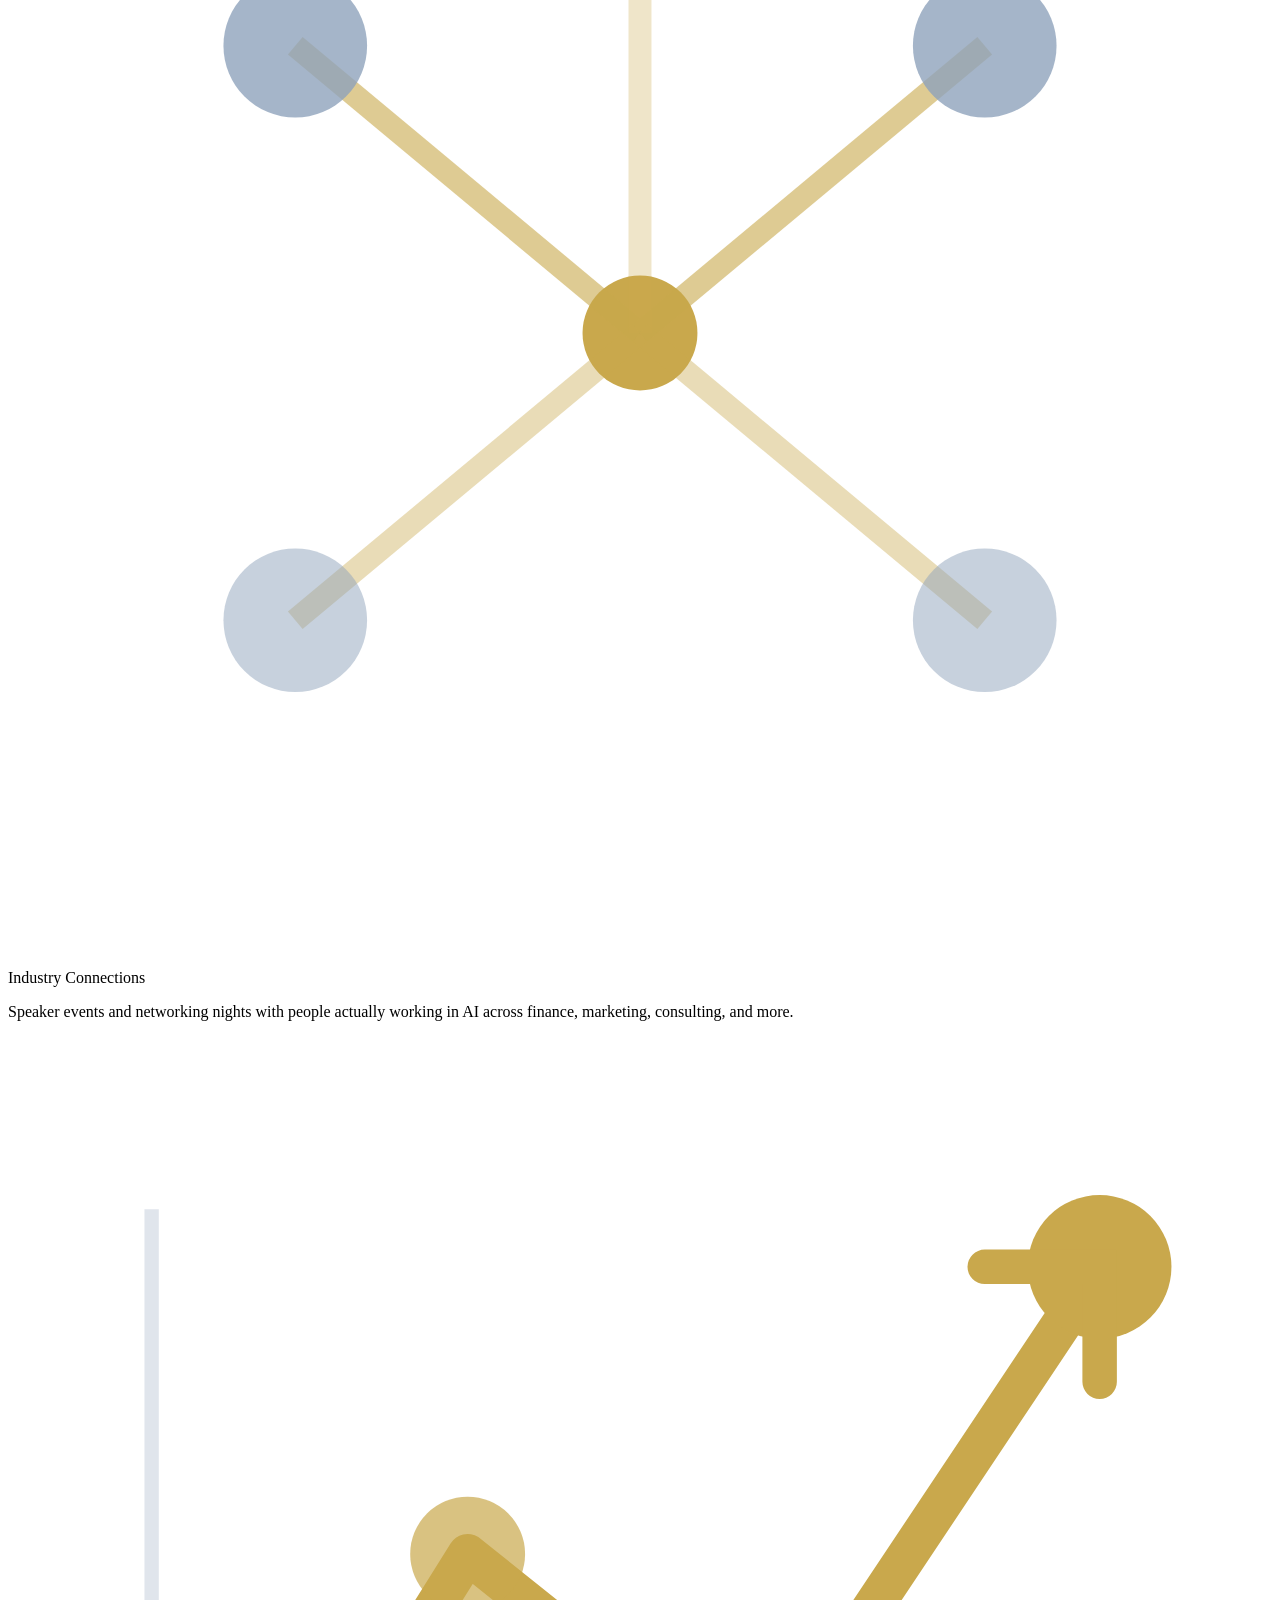
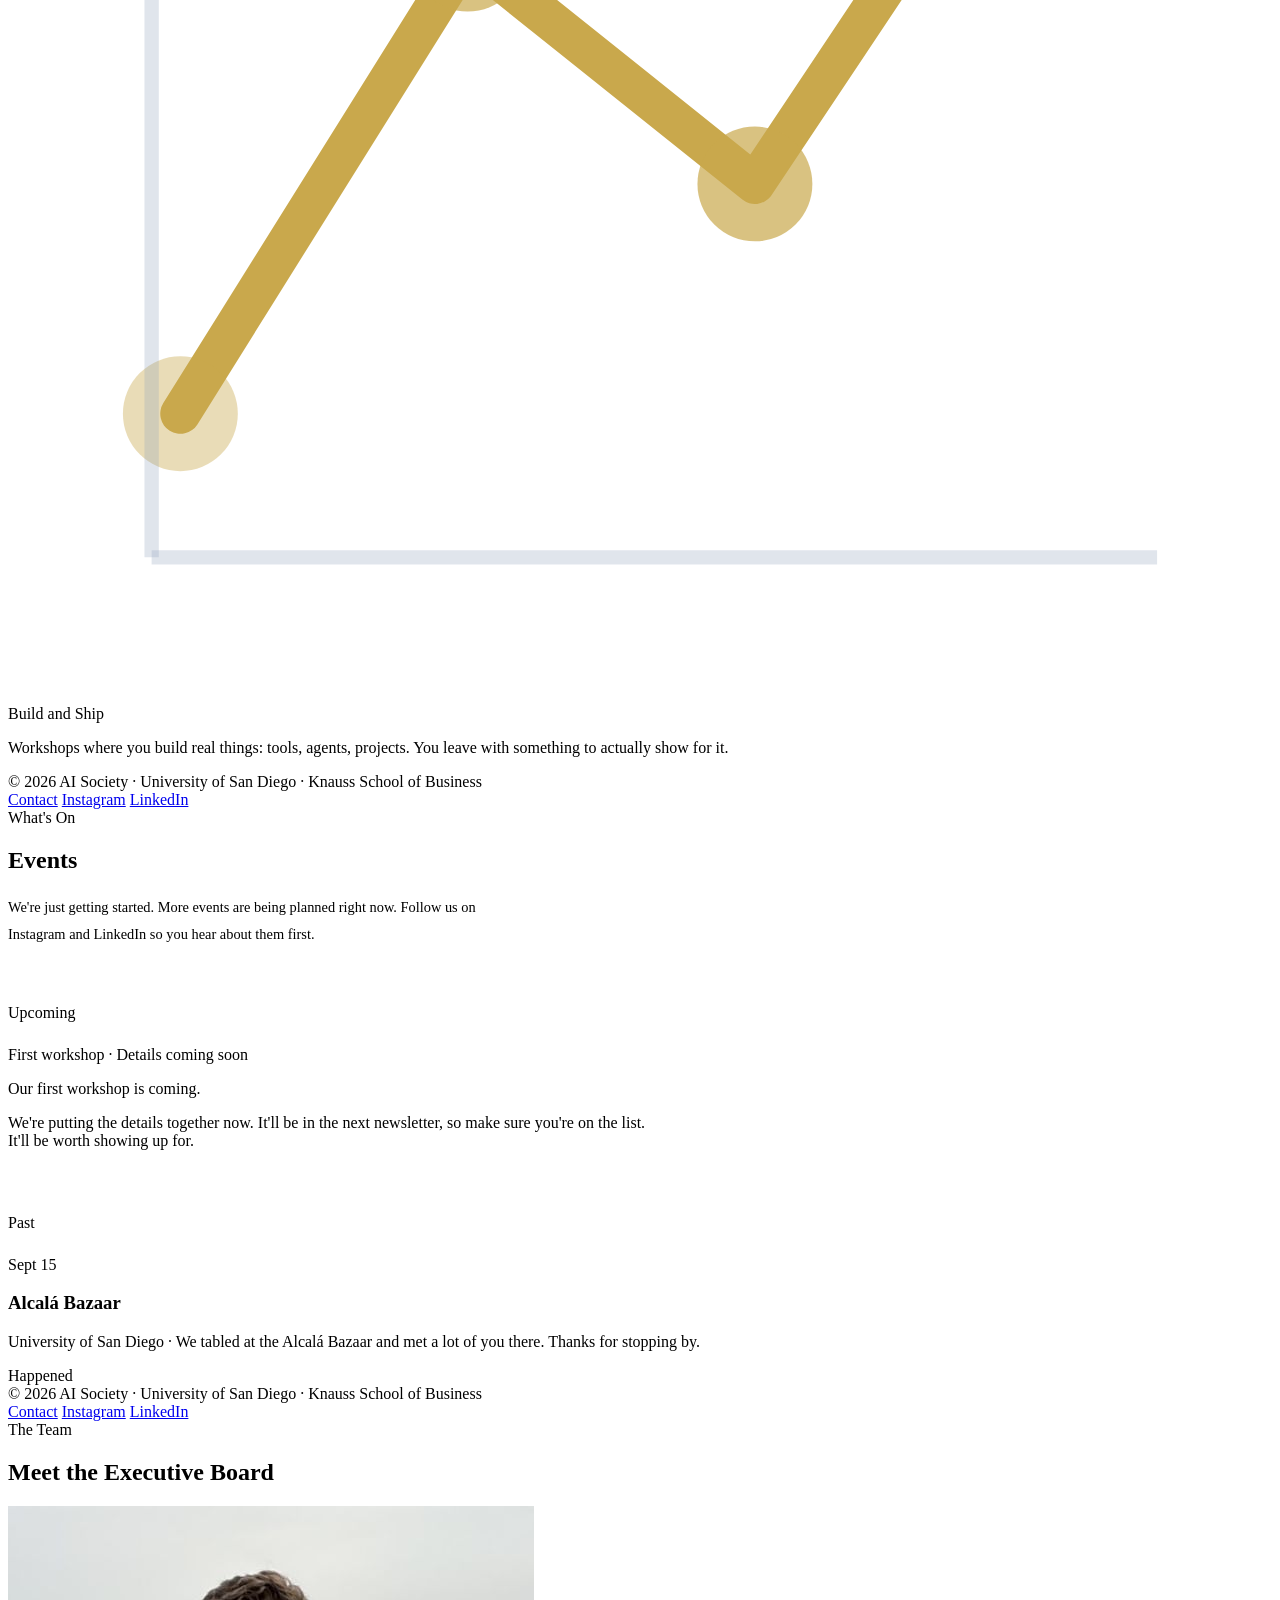
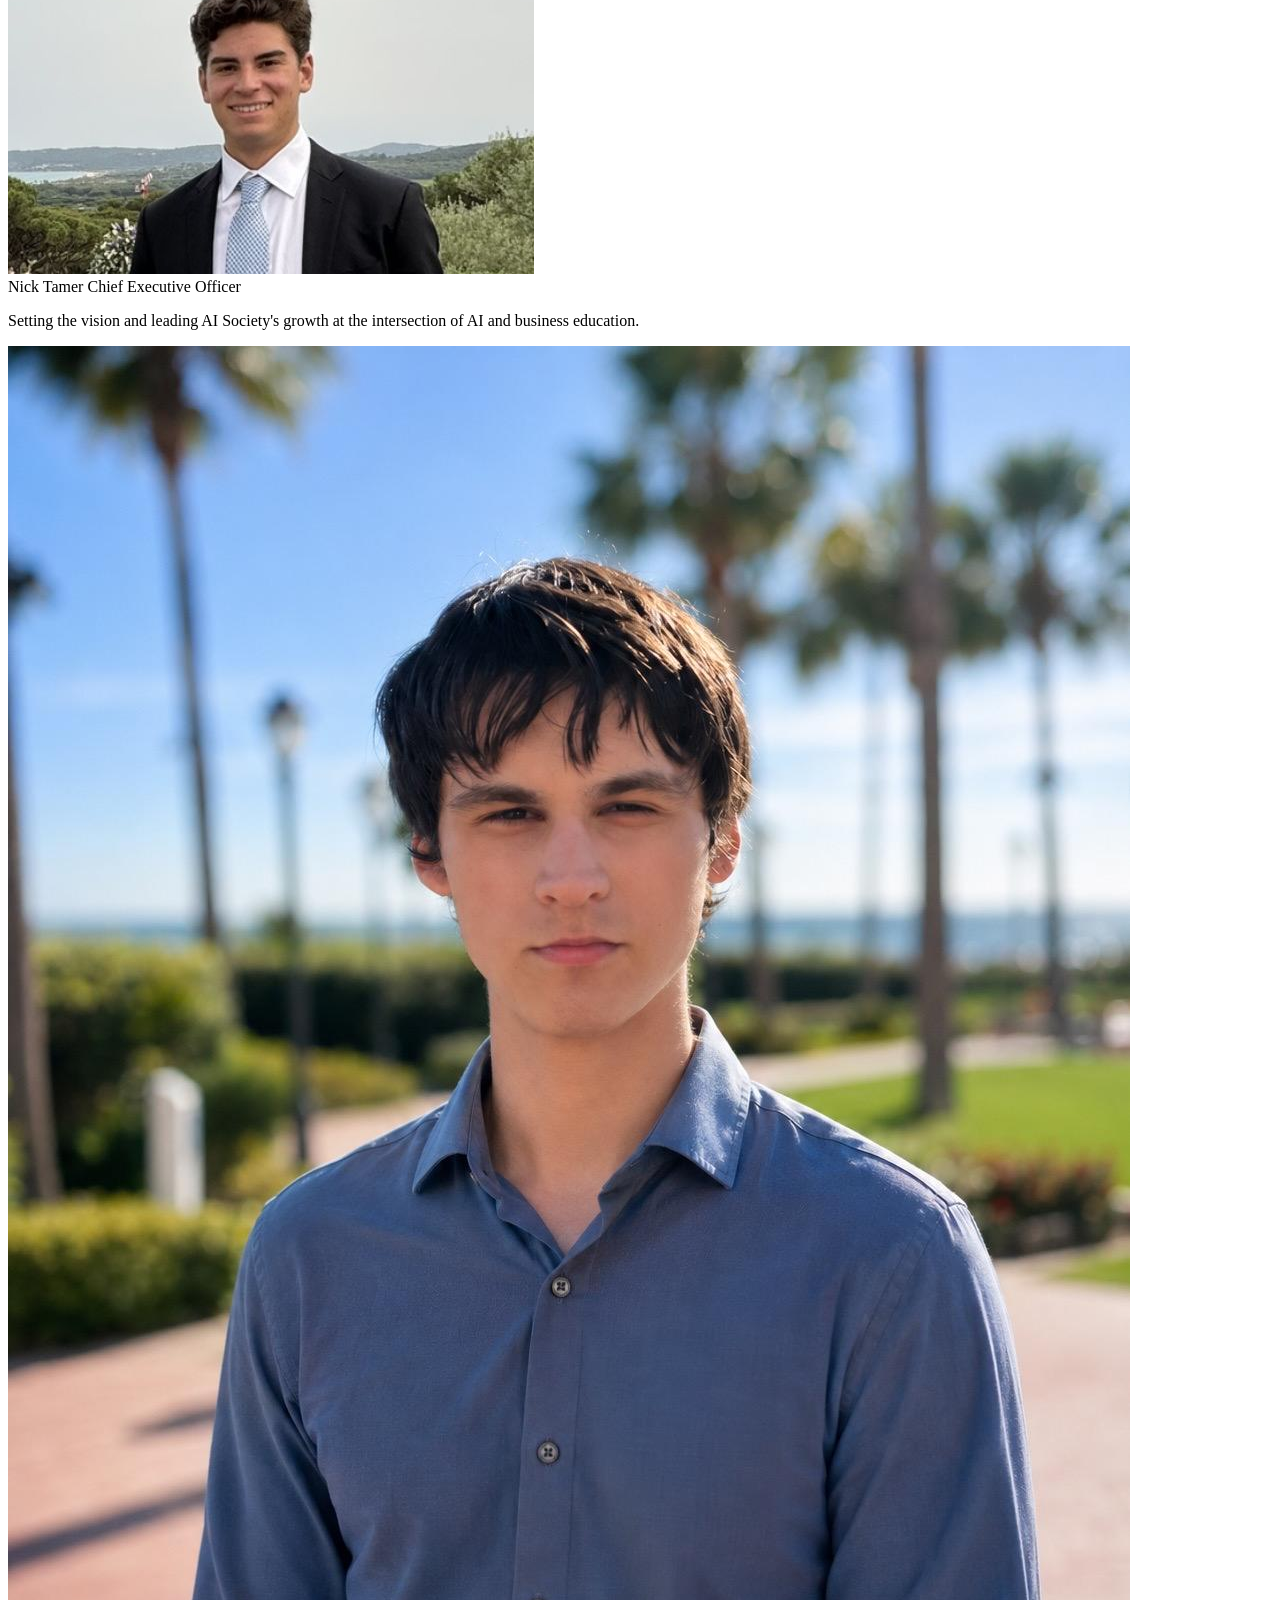
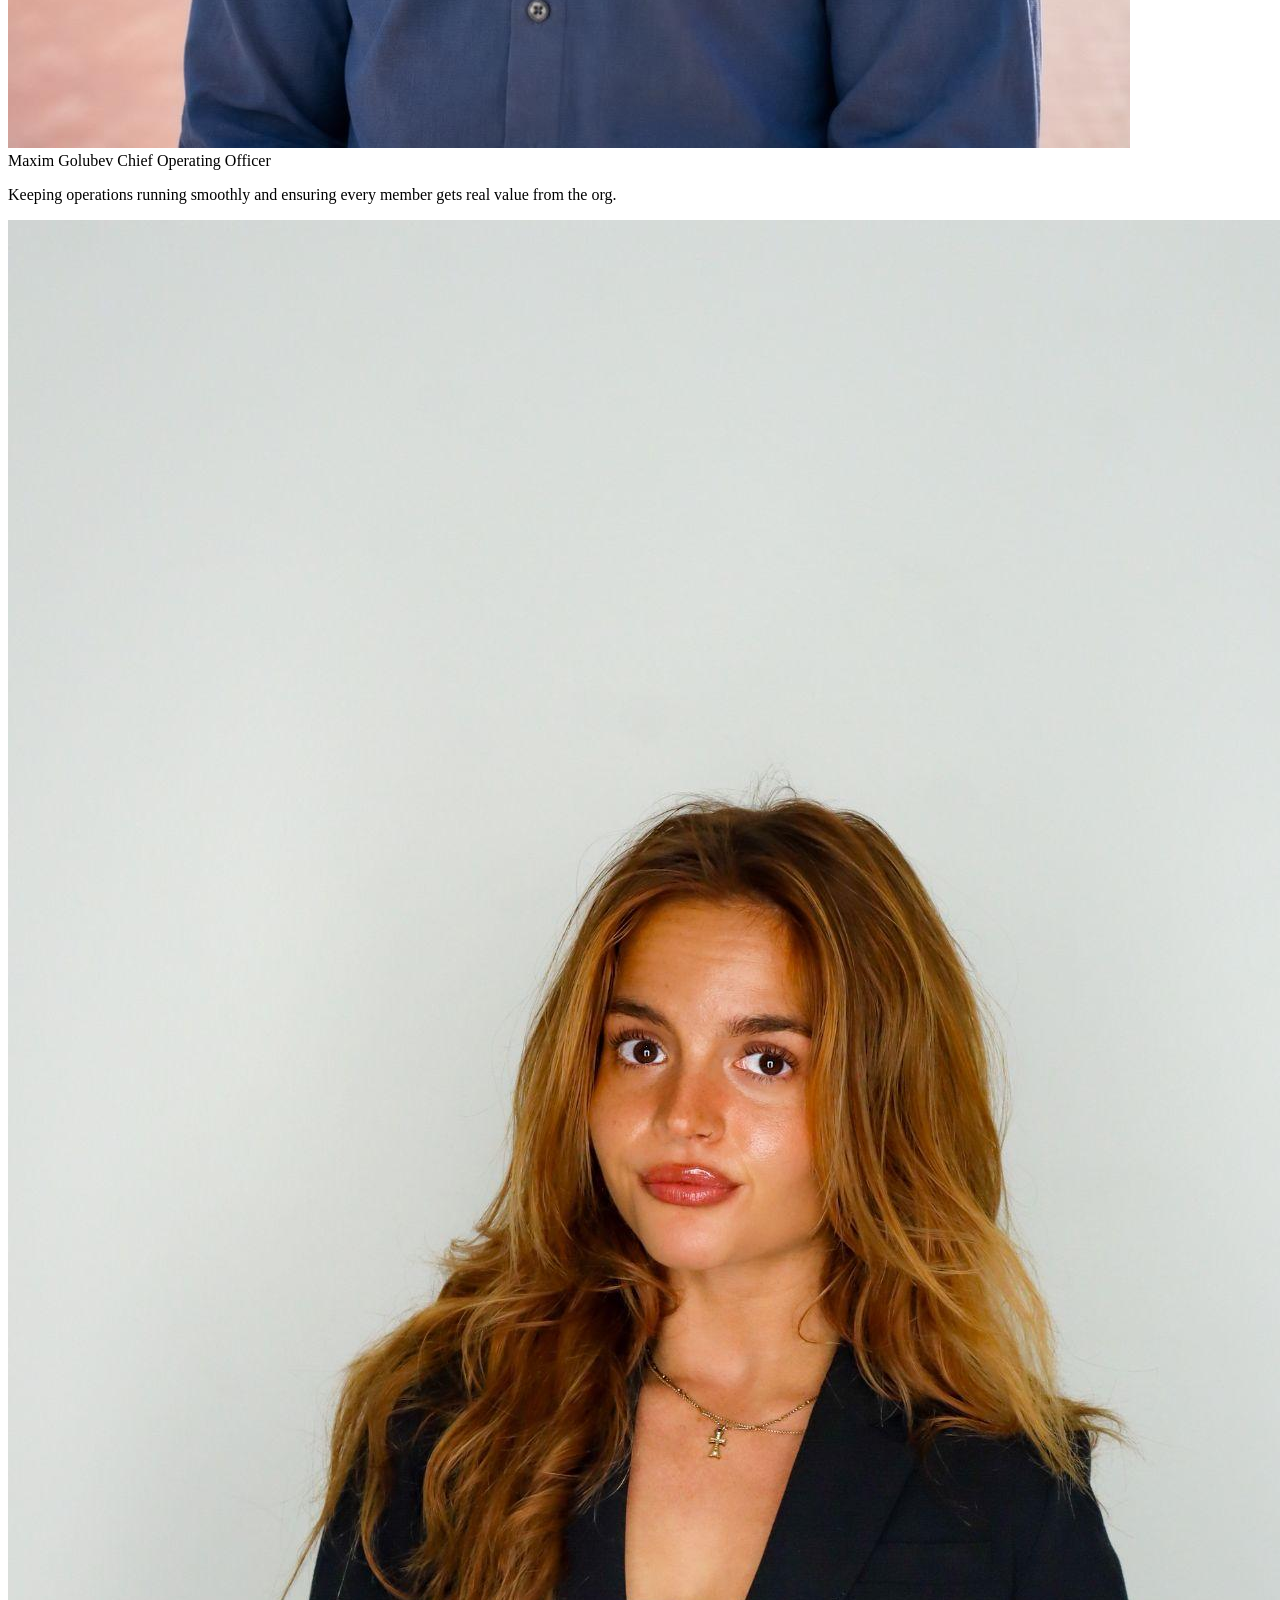
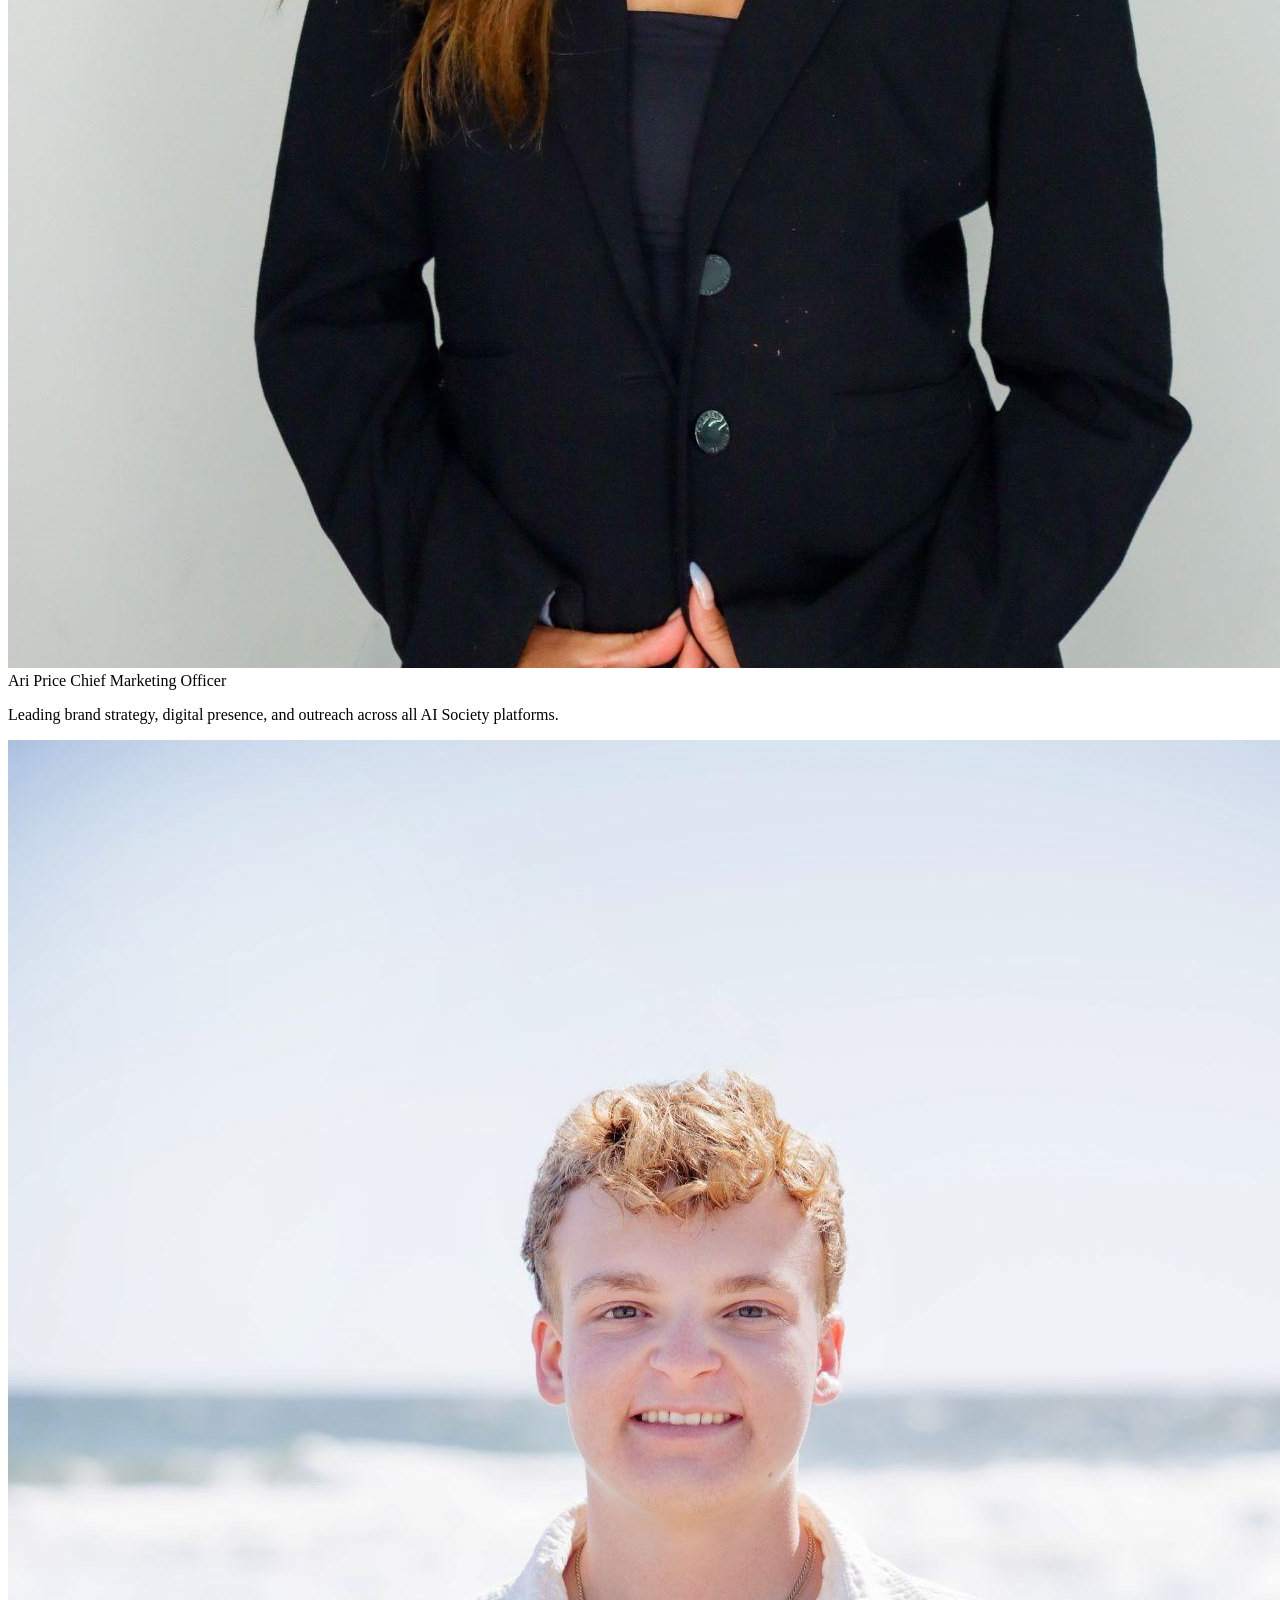
==== commit 15dcb38e: "Rename index_1.html to index.html" ====
--- a/index.html
+++ b/index.html
@@ -74,24 +74,8 @@
     </div>
   </div>
 
-  <!-- Stats -->
-  <div class="stats-bar">
-    <div class="stat-item">
-      <span class="stat-num">Est. <span>2026</span></span>
-      <span class="stat-label">Something new is here</span>
-    </div>
-    <div class="stat-item">
-      <span class="stat-num">Day <span>01</span></span>
-      <span class="stat-label">The journey starts now</span>
-    </div>
-    <div class="stat-item">
-      <span class="stat-num"><span>↑</span></span>
-      <span class="stat-label">Momentum building</span>
-    </div>
-  </div>
-
   <!-- Who We Are snapshot -->
-  <section class="section">
+  <section class="section panel-beige">
     <div class="section-header reveal">
       <div class="section-tag">Who We Are</div>
       <h2 class="section-title">Not pro-AI. Just prepared.</h2>
@@ -176,7 +160,7 @@
      EVENTS
 ══════════════════════════════════════════ -->
 <div class="page" id="page-events">
-  <section class="section">
+  <section class="section panel-beige">
     <div class="section-header reveal">
       <div class="section-tag">What's On</div>
       <h2 class="section-title">Events</h2>
@@ -232,56 +216,85 @@
       <h2 class="section-title">Meet the Executive Board</h2>
     </div>
 
-    <!-- Gold intro box -->
-    <div class="gbox gbox-1 reveal" style="max-width:680px;margin-bottom:56px">
-      <span class="gbox-label">Founded spring 2026</span>
-      <p class="gbox-title">A group of students who decided to build the thing they wished existed.</p>
-      <p class="gbox-text">The AI Society grew out of Dr. Alan Lerchbacker's MGMT 300 class. By May, there was a board. The rest is history still being made.</p>
-    </div>
-
-    <div class="leadership-grid">
-      <div class="leader-card reveal">
-        <div class="leader-avatar"><img src="photos/nick-tamer.jpg" alt="Nick Tamer" onerror="this.parentElement.innerText='NT'"></div>
-        <div class="leader-name">Nick Tamer</div>
-        <span class="leader-role">Chief Executive Officer</span>
-        <p class="leader-bio">Setting the vision and leading AI Society's growth at the intersection of AI and business education.</p>
-      </div>
-      <div class="leader-card reveal" style="transition-delay:0.06s">
-        <div class="leader-avatar"><img src="photos/maxim-golubev.jpg" alt="Maxim Golubev" onerror="this.parentElement.innerText='MG'"></div>
-        <div class="leader-name">Maxim Golubev</div>
-        <span class="leader-role">Chief Operating Officer</span>
-        <p class="leader-bio">Keeping operations running smoothly and ensuring every member gets real value from the org.</p>
-      </div>
-      <div class="leader-card reveal" style="transition-delay:0.12s">
-        <div class="leader-avatar"><img src="photos/ari-price.jpg" alt="Ari Price" onerror="this.parentElement.innerText='AP'"></div>
-        <div class="leader-name">Ari Price</div>
-        <span class="leader-role">Chief Marketing Officer</span>
-        <p class="leader-bio">Leading brand strategy, digital presence, and outreach across all AI Society platforms.</p>
-      </div>
-      <div class="leader-card reveal" style="transition-delay:0.18s">
-        <div class="leader-avatar"><img src="photos/isaiah-razavi.jpg" alt="Isaiah Razavi" onerror="this.parentElement.innerText='IR'"></div>
-        <div class="leader-name">Isaiah Razavi</div>
-        <span class="leader-role">Director of External Relations</span>
-        <p class="leader-bio">Building industry partnerships and expanding AI Society's network beyond campus.</p>
-      </div>
-      <div class="leader-card reveal" style="transition-delay:0.24s">
-        <div class="leader-avatar"><img src="photos/carter-voerge.jpg" alt="Carter Voerge" onerror="this.parentElement.innerText='CV'"></div>
-        <div class="leader-name">Carter Voerge</div>
-        <span class="leader-role">Chief Financial Officer</span>
-        <p class="leader-bio">Managing the org's budget, funding strategy, and financial operations.</p>
-      </div>
-      <div class="leader-card reveal" style="transition-delay:0.30s">
-        <div class="leader-avatar"><img src="photos/hayaa-khetia.jpg" alt="Hayaa Khetia" onerror="this.parentElement.innerText='HK'"></div>
-        <div class="leader-name">Hayaa Khetia</div>
-        <span class="leader-role">Secretary</span>
-        <p class="leader-bio">Keeping the board aligned, communications organized, and nothing falling through the cracks.</p>
-      </div>
-      <div class="leader-card reveal" style="transition-delay:0.36s">
-        <div class="leader-avatar"><img src="photos/alan-lerchbacker.jpg" alt="Alan Lerchbacker" onerror="this.parentElement.innerText='AL'"></div>
-        <div class="leader-name">Alan Lerchbacker</div>
-        <span class="leader-role">Faculty Advisor</span>
-        <p class="leader-bio">Providing academic guidance and connecting AI Society to the broader Knauss School of Business.</p>
-      </div>
+    <div class="leader-photo-grid">
+
+      <div class="leader-photo-card reveal">
+        <img src="photos/nick-tamer.jpg" alt="Nick Tamer" onerror="this.style.display='none';this.nextElementSibling.style.display='flex'">
+        <div class="leader-initials" style="display:none">NT</div>
+        <div class="leader-photo-overlay"></div>
+        <div class="leader-photo-info">
+          <span class="leader-photo-name">Nick Tamer</span>
+          <span class="leader-photo-role">Chief Executive Officer</span>
+          <p class="leader-photo-bio">Setting the vision and leading AI Society's growth at the intersection of AI and business education.</p>
+        </div>
+      </div>
+
+      <div class="leader-photo-card reveal" style="transition-delay:0.06s">
+        <img src="photos/maxim-golubev.jpg" alt="Maxim Golubev" onerror="this.style.display='none';this.nextElementSibling.style.display='flex'">
+        <div class="leader-initials" style="display:none">MG</div>
+        <div class="leader-photo-overlay"></div>
+        <div class="leader-photo-info">
+          <span class="leader-photo-name">Maxim Golubev</span>
+          <span class="leader-photo-role">Chief Operating Officer</span>
+          <p class="leader-photo-bio">Keeping operations running smoothly and ensuring every member gets real value from the org.</p>
+        </div>
+      </div>
+
+      <div class="leader-photo-card reveal" style="transition-delay:0.12s">
+        <img src="photos/ari-price.jpg" alt="Ari Price" onerror="this.style.display='none';this.nextElementSibling.style.display='flex'">
+        <div class="leader-initials" style="display:none">AP</div>
+        <div class="leader-photo-overlay"></div>
+        <div class="leader-photo-info">
+          <span class="leader-photo-name">Ari Price</span>
+          <span class="leader-photo-role">Chief Marketing Officer</span>
+          <p class="leader-photo-bio">Leading brand strategy, digital presence, and outreach across all AI Society platforms.</p>
+        </div>
+      </div>
+
+      <div class="leader-photo-card reveal" style="transition-delay:0.18s">
+        <img src="photos/isaiah-razavi.jpg" alt="Isaiah Razavi" onerror="this.style.display='none';this.nextElementSibling.style.display='flex'">
+        <div class="leader-initials" style="display:none">IR</div>
+        <div class="leader-photo-overlay"></div>
+        <div class="leader-photo-info">
+          <span class="leader-photo-name">Isaiah Razavi</span>
+          <span class="leader-photo-role">Director of External Relations</span>
+          <p class="leader-photo-bio">Building industry partnerships and expanding AI Society's network beyond campus.</p>
+        </div>
+      </div>
+
+      <div class="leader-photo-card reveal" style="transition-delay:0.24s">
+        <img src="photos/carter-voerge.jpg" alt="Carter Voerge" onerror="this.style.display='none';this.nextElementSibling.style.display='flex'">
+        <div class="leader-initials" style="display:none">CV</div>
+        <div class="leader-photo-overlay"></div>
+        <div class="leader-photo-info">
+          <span class="leader-photo-name">Carter Voerge</span>
+          <span class="leader-photo-role">Chief Financial Officer</span>
+          <p class="leader-photo-bio">Managing the org's budget, funding strategy, and financial operations.</p>
+        </div>
+      </div>
+
+      <div class="leader-photo-card reveal" style="transition-delay:0.30s">
+        <img src="photos/hayaa-khetia.jpg" alt="Hayaa Khetia" onerror="this.style.display='none';this.nextElementSibling.style.display='flex'">
+        <div class="leader-initials" style="display:none">HK</div>
+        <div class="leader-photo-overlay"></div>
+        <div class="leader-photo-info">
+          <span class="leader-photo-name">Hayaa Khetia</span>
+          <span class="leader-photo-role">Secretary</span>
+          <p class="leader-photo-bio">Keeping the board aligned, communications organized, and nothing falling through the cracks.</p>
+        </div>
+      </div>
+
+      <div class="leader-photo-card reveal" style="transition-delay:0.36s">
+        <img src="photos/alan-lerchbacker.jpg" alt="Alan Lerchbacker" onerror="this.style.display='none';this.nextElementSibling.style.display='flex'">
+        <div class="leader-initials" style="display:none">AL</div>
+        <div class="leader-photo-overlay"></div>
+        <div class="leader-photo-info">
+          <span class="leader-photo-name">Alan Lerchbacker</span>
+          <span class="leader-photo-role">Faculty Advisor</span>
+          <p class="leader-photo-bio">Providing academic guidance and connecting AI Society to the broader Knauss School of Business.</p>
+        </div>
+      </div>
+
     </div>
   </section>
 
@@ -347,7 +360,7 @@
         <div class="reveal-l">
           <h2 style="font-family:'Cormorant Garamond',serif;font-size:clamp(1.6rem,2.5vw,2.2rem);font-style:italic;font-weight:500;color:var(--heading);line-height:1.2;margin-bottom:24px">It started in a classroom.</h2>
           <p class="mission-body">The AI Society grew out of Dr. Alan Lerchbacker's MGMT 300 class in spring 2026. A group of his students wanted a place at USD to actually learn AI instead of just reading headlines about it, so they started one.</p>
-          <p class="mission-body">By May, there was a board. The rest is history still being made.</p>
+          <p class="mission-body">By May, we formed a board and drafted our first constitution. Now, we are hosting monthly events and actively looking for industry partners!</p>
           <div style="margin-top:28px;display:flex;align-items:center;gap:16px">
             <img src="photos/alan-lerchbacker.jpg" alt="Dr. Alan Lerchbacker" style="width:52px;height:52px;border-radius:50%;object-fit:cover;border:1px solid var(--border-gold)">
             <div>
@@ -379,8 +392,8 @@
             <div class="timeline-item">
               <div class="timeline-dot" style="background:var(--gold-pale);box-shadow:none;border:1px solid var(--gold)"></div>
               <span class="timeline-label">Now</span>
-              <div class="timeline-title">The rest is being written</div>
-              <p class="timeline-text">First workshop in progress. Newsletter live. Community growing. You're reading this at the right time.</p>
+              <div class="timeline-title">There is more to come</div>
+              <p class="timeline-text">There is more to come! Stay tuned for our monthly events and industry partner events!</p>
             </div>
           </div>
         </div>
@@ -429,7 +442,7 @@
     </div>
 
     <!-- Community Impact -->
-    <div style="padding-top:72px;border-top:1px solid var(--border)">
+    <div class="panel-beige" style="padding:64px 56px;margin:72px -56px -100px;border-top:1px solid rgba(245,238,224,0.10)">
       <div class="section-tag reveal" style="margin-bottom:20px">Community Impact</div>
       <h2 class="section-title reveal" style="margin-bottom:40px">Putting it into practice.</h2>
       <div style="display:grid;grid-template-columns:1fr 1fr;gap:16px;max-width:800px">
@@ -459,29 +472,39 @@
      NEWSLETTER
 ══════════════════════════════════════════ -->
 <div class="page" id="page-newsletters">
-  <section class="section">
-    <div class="section-header reveal">
-      <div class="section-tag">Every Monday</div>
-      <h2 class="section-title">Newsletter</h2>
-    </div>
-    <p style="font-size:0.9rem;color:var(--text-muted);font-weight:300;margin-bottom:56px;max-width:520px;line-height:1.85" class="reveal">
-      We write every Monday. What's coming up, a few things worth reading in AI and business, and how to get involved. Every issue is archived here as it goes out.
+
+  <!-- Header + archive — CREAM panel -->
+  <section class="section panel-beige">
+    <div class="section-header reveal">
+      <div class="section-tag" style="color:#a8893a">The Archive</div>
+      <h2 style="font-family:'Cormorant Garamond',serif;font-size:clamp(2.4rem,4vw,3.6rem);font-weight:500;font-style:italic;color:#1a1208;line-height:1.1">The <em style="color:#a8893a">newsletter.</em></h2>
+    </div>
+    <p style="font-size:0.95rem;color:#4a3f2e;font-weight:300;max-width:480px;line-height:1.85;margin-top:-8px;margin-bottom:48px" class="reveal">
+      Every issue we've sent, in one place.
     </p>
-    <div class="newsletter-grid">
-      <a class="newsletter-card reveal" href="issue-01-updated.html" target="_blank" rel="noopener">
-        <span class="newsletter-issue">Issue 01 · Sept 16, 2026</span>
-        <div class="newsletter-title">Welcome. We're just getting started.</div>
-        <p class="newsletter-desc">A thank you from the Alcalá Bazaar, our first event teaser, and what AI Society is actually about.</p>
-        <span class="newsletter-arrow">Read this issue →</span>
-      </a>
-      <div class="newsletter-card reveal" style="transition-delay:0.1s;cursor:default">
-        <span class="newsletter-issue">Issue 02 · Coming soon</span>
-        <div class="newsletter-title" style="color:var(--text-muted)">First event details inside.</div>
-        <p class="newsletter-desc">Workshop announcement, signup link, and this week's AI reading list.</p>
-        <span class="newsletter-arrow" style="color:var(--text-dim)">Not yet published</span>
-      </div>
-    </div>
-  </section>
+
+    <div class="section-tag reveal" style="color:#a8893a;margin-bottom:24px">All issues · Newest first</div>
+
+    <!-- Placeholder only — no issue card yet -->
+    <div class="reveal" style="max-width:680px;padding:28px 32px;background:rgba(201,168,76,0.08);border:1px dashed #c9a84c;border-radius:8px">
+      <p style="font-family:'Cormorant Garamond',serif;font-size:1.05rem;font-style:italic;color:#4a3f2e;margin:0">Issues will appear here as they're sent. Stay tuned.</p>
+    </div>
+  </section>
+
+  <!-- Membership CTA — NAVY panel -->
+  <section class="section" style="background:var(--navy-mid);border-top:2px solid var(--border-gold);border-bottom:2px solid var(--border-gold)">
+    <div class="reveal" style="max-width:640px;display:grid;grid-template-columns:1fr auto;gap:40px;align-items:center">
+      <div>
+        <span style="font-family:'DM Mono',monospace;font-size:0.62rem;color:var(--gold);letter-spacing:0.18em;text-transform:uppercase;display:block;margin-bottom:12px">Membership</span>
+        <h3 style="font-family:'Cormorant Garamond',serif;font-size:1.7rem;font-style:italic;font-weight:500;color:var(--heading);line-height:1.25;margin-bottom:10px">Join <em style="color:var(--gold)">AI Society.</em></h3>
+        <p style="font-size:0.85rem;color:var(--text);font-weight:300;line-height:1.8">It's free and open to every USD student. You don't need to know how to code. Most of our members don't.</p>
+      </div>
+      <div style="flex-shrink:0">
+        <a class="btn btn-primary" href="https://forms.gle/fczNEGVzD31uHVJS7" target="_blank" rel="noopener" style="white-space:nowrap">Become a member →</a>
+      </div>
+    </div>
+  </section>
+
   <footer>
     <div class="footer-left">© 2026 AI Society · University of San Diego · Knauss School of Business</div>
     <div class="footer-links">
@@ -524,7 +547,7 @@
     </div>
 
     <!-- CTA -->
-    <div class="gbox gbox-1 reveal" style="margin-top:80px;text-align:center;padding:56px 48px">
+    <div class="gbox gbox-1 panel-beige reveal" style="margin-top:80px;text-align:center;padding:56px 48px">
       <p style="font-family:'Cormorant Garamond',serif;font-size:clamp(1.4rem,2.5vw,2rem);font-style:italic;color:var(--heading);line-height:1.4;margin-bottom:12px">The future is being written now. Help write it.</p>
       <p style="font-size:0.86rem;color:var(--text-muted);font-weight:300;max-width:400px;margin:0 auto 36px;line-height:1.75">Fill out the form and you're in. Takes less than a minute.</p>
       <a class="btn btn-primary" href="https://forms.gle/fczNEGVzD31uHVJS7" target="_blank" rel="noopener" style="font-size:0.78rem;padding:16px 44px">Join AI Society. It's Free.</a>
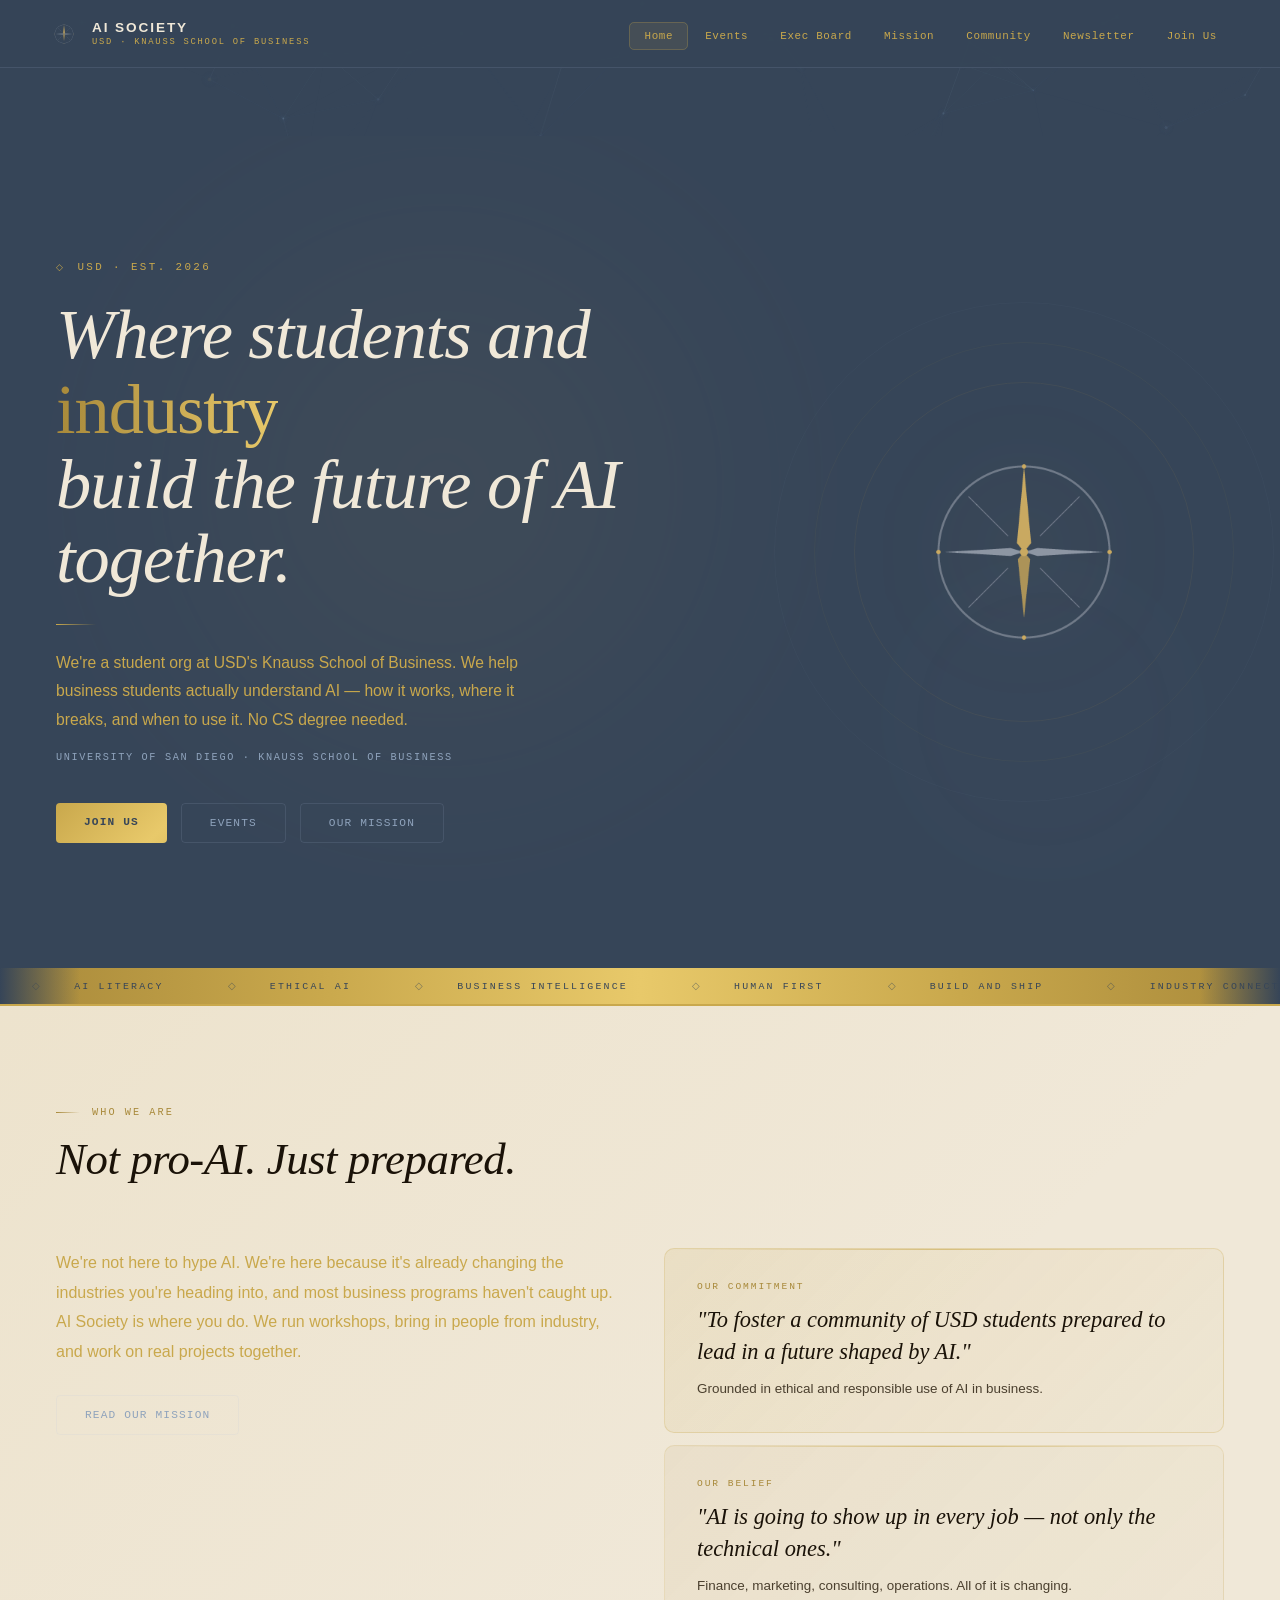
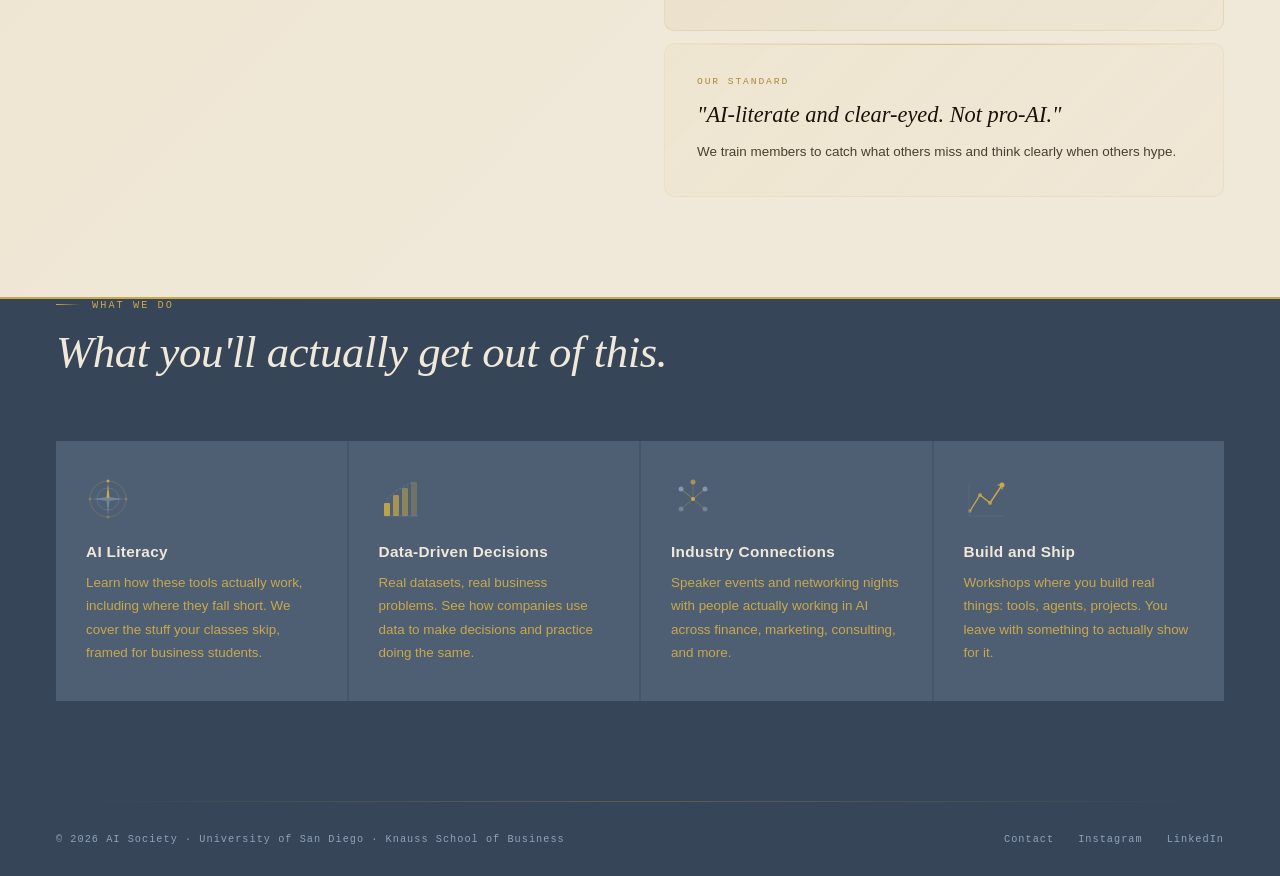
==== commit 837cb25c: "Add files via upload" ====
--- a/index.html
+++ b/index.html
@@ -625,9 +625,16 @@
         const d=Math.sqrt(dx*dx+dy*dy);
         if(d<CONN_DIST){
           const fade=1-d/CONN_DIST;
-          X.strokeStyle='rgba(201,169,97,'+(fade*0.11)+')';
+          // Navy-blue lines with slight gold tint at close range
+          const navyA=fade*0.22;
+          const goldA=fade*0.07;
+          X.strokeStyle='rgba(100,140,190,'+navyA+')';
           X.lineWidth=0.5;X.beginPath();
           X.moveTo(nodes[a].x,nodes[a].y);X.lineTo(nodes[b].x,nodes[b].y);X.stroke();
+          if(fade>0.5){
+            X.strokeStyle='rgba(201,169,97,'+goldA+')';
+            X.beginPath();X.moveTo(nodes[a].x,nodes[a].y);X.lineTo(nodes[b].x,nodes[b].y);X.stroke();
+          }
         }
       }
     }
@@ -659,10 +666,18 @@
     for(const n of nodes){
       const pulse=0.7+0.3*Math.sin(n.pulsePhase);
       const alpha=n.op*pulse;
-      const g=X.createRadialGradient(n.x,n.y,0,n.x,n.y,n.sz*5);
-      g.addColorStop(0,'rgba(201,169,97,'+alpha*0.18+')');g.addColorStop(1,'rgba(201,169,97,0)');
-      X.fillStyle=g;X.beginPath();X.arc(n.x,n.y,n.sz*5,0,Math.PI*2);X.fill();
-      X.fillStyle='rgba(220,192,130,'+alpha+')';X.beginPath();X.arc(n.x,n.y,n.sz,0,Math.PI*2);X.fill();
+      // Glow halo — navy blue
+      const g=X.createRadialGradient(n.x,n.y,0,n.x,n.y,n.sz*6);
+      g.addColorStop(0,'rgba(120,160,210,'+alpha*0.28+')');g.addColorStop(1,'rgba(80,120,180,0)');
+      X.fillStyle=g;X.beginPath();X.arc(n.x,n.y,n.sz*6,0,Math.PI*2);X.fill();
+      // Core dot — alternates: ~70% navy-white, ~30% gold
+      const isGold=n.pulsePhase%Math.PI<1.0;
+      if(isGold){
+        X.fillStyle='rgba(201,169,97,'+alpha+')';
+      } else {
+        X.fillStyle='rgba(180,210,240,'+alpha+')';
+      }
+      X.beginPath();X.arc(n.x,n.y,n.sz,0,Math.PI*2);X.fill();
     }
 
     requestAnimationFrame(frame);
--- a/style.css
+++ b/style.css
@@ -0,0 +1,393 @@
+@import url('https://fonts.googleapis.com/css2?family=Cormorant+Garamond:ital,wght@0,300;0,400;0,500;0,600;1,300;1,400;1,500;1,600&family=Jost:wght@300;400;500;600;700&family=DM+Mono:wght@300;400;500&display=swap');
+
+:root {
+  --navy:        #364558;
+  --navy-mid:    #425165;
+  --navy-card:   #4e5e73;
+  --navy-lift:   #5d6d83;
+  --border:      rgba(180,195,220,0.13);
+  --border-gold: rgba(201,168,76,0.26);
+  --gold:        #c9a84c;
+  --gold-bright: #e8c96a;
+  --gold-pale:   #a8893a;
+  --gold-dim:    rgba(201,168,76,0.10);
+  --gold-glow:   rgba(201,168,76,0.18);
+  --silver:      #8fa3bc;
+  --silver-dim:  rgba(143,163,188,0.15);
+  --text:        #ddd0b8;
+  --text-muted:  #c9a84c;
+  --text-dim:    #8fa3bc;
+  --heading:     #f0e8d8;
+  --nav-h:       68px;
+}
+
+*{margin:0;padding:0;box-sizing:border-box}
+html{scroll-behavior:smooth}
+body{font-family:'Jost',sans-serif;background:var(--navy);color:var(--text);min-height:100vh;overflow-x:hidden}
+
+/* ─── GLOBAL CONSTELLATION CANVAS ─── */
+#globalCanvas{
+  position:fixed;top:0;left:0;width:100%;height:100%;
+  z-index:0;pointer-events:none;opacity:0.7;
+}
+body > *:not(#globalCanvas){ position:relative;z-index:1; }
+nav{ z-index:200!important; }
+
+/* ─── NAV ─── */
+nav{
+  position:fixed;top:0;left:0;right:0;height:var(--nav-h);
+  background:rgba(54,69,88,0.96);backdrop-filter:blur(28px);
+  border-bottom:1px solid var(--border);
+  display:flex;align-items:center;justify-content:space-between;
+  padding:0 48px;z-index:200;
+}
+.nav-logo{display:flex;align-items:center;gap:12px;text-decoration:none}
+.nav-logo img{width:32px;height:32px;object-fit:contain}
+.nav-logo-name{font-family:'Jost',sans-serif;font-weight:700;font-size:0.85rem;color:var(--heading);letter-spacing:0.14em;text-transform:uppercase;display:block}
+.nav-logo-sub{font-family:'DM Mono',monospace;font-size:0.55rem;color:var(--gold);letter-spacing:0.2em;text-transform:uppercase;margin-top:2px;display:block}
+.nav-links{display:flex;gap:2px;list-style:none}
+.nav-links a{
+  font-family:'DM Mono',monospace;font-size:0.68rem;color:var(--text-muted);
+  text-decoration:none;padding:7px 14px;border-radius:5px;
+  border:1px solid transparent;transition:all 0.2s;letter-spacing:0.06em;
+}
+.nav-links a:hover,.nav-links a.active{color:var(--gold);border-color:var(--border-gold);background:var(--gold-dim)}
+
+/* ─── PAGES ─── */
+.page{display:none;padding-top:var(--nav-h);min-height:100vh}
+.page.active{display:block}
+
+/* ─── HERO ─── */
+.hero{
+  min-height:calc(100vh - var(--nav-h));
+  display:flex;flex-direction:column;justify-content:center;
+  padding:80px 56px;position:relative;overflow:hidden;
+  background:#364558;
+}
+.hero-canvas-wrap{position:absolute;inset:0;z-index:0}
+.hero-canvas-wrap canvas{width:100%;height:100%;display:block}
+.hero-orb{position:absolute;border-radius:50%;pointer-events:none;z-index:1;filter:blur(130px);opacity:0.22}
+.hero-orb-1{width:700px;height:700px;top:0%;left:40%;transform:translateX(-60%);background:radial-gradient(circle,rgba(201,169,97,0.45),transparent 70%);animation:orbFloat1 18s ease-in-out infinite}
+.hero-orb-2{width:500px;height:500px;top:40%;left:62%;background:radial-gradient(circle,rgba(138,149,170,0.18),transparent 70%);animation:orbFloat2 22s ease-in-out infinite}
+@keyframes orbFloat1{0%,100%{transform:translateX(-60%) translateY(0)}50%{transform:translateX(-55%) translateY(-24px)}}
+@keyframes orbFloat2{0%,100%{transform:translateY(0)}50%{transform:translateY(22px)}}
+.hero-inner{display:grid;grid-template-columns:1fr 400px;gap:80px;align-items:center;max-width:1200px;position:relative;z-index:10}
+.hero-eyebrow{font-family:'DM Mono',monospace;font-size:0.68rem;color:var(--gold);letter-spacing:0.22em;text-transform:uppercase;margin-bottom:24px;display:flex;align-items:center;gap:12px}
+.hero-eyebrow::before{content:'◇';font-size:0.55rem}
+.hero h1{font-family:'Cormorant Garamond',serif;font-weight:500;font-style:italic;font-size:clamp(2.8rem,5.5vw,4.8rem);line-height:1.06;color:var(--heading);margin-bottom:28px;letter-spacing:-0.015em}
+.hero h1 em{font-style:normal;background:linear-gradient(90deg,var(--gold-pale),var(--gold-bright),var(--gold));-webkit-background-clip:text;-webkit-text-fill-color:transparent;background-clip:text;animation:shimmer 5s linear infinite;background-size:200% auto}
+@keyframes shimmer{0%{background-position:0% center}100%{background-position:200% center}}
+.hero-rule{width:40px;height:1px;background:linear-gradient(90deg,var(--gold),transparent);margin-bottom:24px}
+.hero-desc{font-size:0.98rem;line-height:1.82;color:var(--text-muted);margin-bottom:16px;font-weight:300;max-width:500px}
+.hero-sub{font-family:'DM Mono',monospace;font-size:0.64rem;color:var(--text-dim);letter-spacing:0.16em;text-transform:uppercase;margin-bottom:40px}
+.btn-row{display:flex;gap:14px;flex-wrap:wrap}
+.btn{font-family:'DM Mono',monospace;font-size:0.7rem;letter-spacing:0.1em;text-transform:uppercase;padding:13px 28px;border-radius:4px;text-decoration:none;cursor:pointer;border:none;transition:all 0.28s;display:inline-block}
+.btn-primary{background:linear-gradient(135deg,var(--gold) 0%,var(--gold-bright) 50%,var(--gold) 100%);background-size:200% auto;color:var(--navy);font-weight:600;animation:btnShimmer 4s linear infinite}
+@keyframes btnShimmer{0%{background-position:0% center}100%{background-position:200% center}}
+.btn-primary:hover{transform:translateY(-2px);box-shadow:0 8px 36px rgba(201,168,76,0.35)}
+.btn-secondary{background:transparent;color:var(--silver);border:1px solid var(--border)}
+.btn-secondary:hover{border-color:var(--border-gold);color:var(--gold);transform:translateY(-2px)}
+
+/* Compass */
+.hero-compass{display:flex;justify-content:center;align-items:center;position:relative}
+.hero-compass img{width:300px;height:300px;object-fit:contain;animation:slowSpin 44s linear infinite;filter:drop-shadow(0 0 50px rgba(201,168,76,0.22))}
+@keyframes slowSpin{from{transform:rotate(0deg)}to{transform:rotate(360deg)}}
+.compass-rings{position:absolute;inset:0;display:flex;align-items:center;justify-content:center;pointer-events:none}
+.compass-ring{position:absolute;border-radius:50%;border:1px solid}
+.compass-ring:nth-child(1){width:340px;height:340px;border-color:rgba(201,168,76,0.08);animation:ringBreath 5s ease-in-out infinite}
+.compass-ring:nth-child(2){width:420px;height:420px;border-color:rgba(201,168,76,0.05);animation:ringBreath 5s ease-in-out 1.5s infinite}
+.compass-ring:nth-child(3){width:500px;height:500px;border-color:rgba(143,163,188,0.04);animation:ringBreath 5s ease-in-out 3s infinite}
+@keyframes ringBreath{0%,100%{opacity:0.4;transform:scale(1)}50%{opacity:1;transform:scale(1.015)}}
+
+/* ─── MARQUEE STRIP ─── */
+.marquee-strip{background:linear-gradient(90deg,var(--gold-pale),var(--gold),var(--gold-bright),var(--gold),var(--gold-pale));padding:12px 0;overflow:hidden;position:relative}
+.marquee-strip::before,.marquee-strip::after{content:'';position:absolute;top:0;bottom:0;width:80px;z-index:2}
+.marquee-strip::before{left:0;background:linear-gradient(90deg,var(--navy),transparent)}
+.marquee-strip::after{right:0;background:linear-gradient(270deg,var(--navy),transparent)}
+.marquee-inner{display:flex;gap:0;white-space:nowrap;animation:marquee 28s linear infinite}
+.marquee-inner span{font-family:'DM Mono',monospace;font-size:0.62rem;letter-spacing:0.22em;text-transform:uppercase;color:var(--navy);font-weight:500;padding:0 32px}
+.marquee-inner span::before{content:'◇';margin-right:32px;opacity:0.6}
+@keyframes marquee{from{transform:translateX(0)}to{transform:translateX(-50%)}}
+
+/* ─── STATS ─── */
+.stats-bar{display:grid;grid-template-columns:repeat(3,1fr);position:relative}
+.stats-bar::before{content:'';position:absolute;top:0;left:0;right:0;height:1px;background:linear-gradient(90deg,transparent,var(--border-gold),transparent)}
+.stats-bar::after{content:'';position:absolute;bottom:0;left:0;right:0;height:1px;background:linear-gradient(90deg,transparent,var(--border-gold),transparent)}
+.stat-item{padding:48px 40px;text-align:center;position:relative;overflow:hidden;background:var(--navy-mid);border-right:1px solid var(--border);transition:background 0.3s}
+.stat-item:last-child{border-right:none}
+.stat-item::after{content:'';position:absolute;bottom:0;left:0;right:0;height:2px;background:linear-gradient(90deg,transparent,var(--gold),transparent);transform:scaleX(0);transition:transform 0.4s}
+.stat-item:hover{background:var(--navy-card)}
+.stat-item:hover::after{transform:scaleX(1)}
+.stat-num{font-family:'Cormorant Garamond',serif;font-size:3.2rem;font-weight:500;color:var(--heading);display:block;line-height:1;letter-spacing:-0.02em}
+.stat-num span{color:var(--gold)}
+.stat-label{font-family:'DM Mono',monospace;font-size:0.64rem;color:var(--text-muted);letter-spacing:0.14em;text-transform:uppercase;margin-top:10px;display:block}
+
+/* ─── SECTIONS ─── */
+.section{padding:100px 56px}
+.section-header{margin-bottom:64px}
+.section-tag{font-family:'DM Mono',monospace;font-size:0.64rem;color:var(--gold);letter-spacing:0.2em;text-transform:uppercase;margin-bottom:16px;display:flex;align-items:center;gap:12px}
+.section-tag::before{content:'';width:24px;height:1px;background:linear-gradient(90deg,var(--gold),transparent)}
+.section-title{font-family:'Cormorant Garamond',serif;font-size:clamp(2rem,3.5vw,3rem);font-weight:500;font-style:italic;color:var(--heading);letter-spacing:-0.01em;line-height:1.12}
+
+/* ─── GOLD ACCENT TEXT BOXES ─── */
+.gbox{border-radius:10px;padding:32px;position:relative;overflow:hidden}
+.gbox-1{background:linear-gradient(135deg,rgba(201,168,76,0.12) 0%,rgba(201,168,76,0.04) 100%);border:1px solid rgba(201,168,76,0.28)}
+.gbox-2{background:linear-gradient(135deg,rgba(168,137,58,0.08) 0%,rgba(201,168,76,0.03) 100%);border:1px solid rgba(201,168,76,0.18)}
+.gbox-3{background:linear-gradient(135deg,rgba(232,201,106,0.06) 0%,rgba(201,168,76,0.02) 100%);border:1px solid rgba(201,168,76,0.12)}
+.gbox::before{content:'';position:absolute;top:0;left:0;right:0;height:1px;background:linear-gradient(90deg,transparent,var(--gold),transparent);opacity:0.6}
+.gbox-label{font-family:'DM Mono',monospace;font-size:0.6rem;letter-spacing:0.2em;text-transform:uppercase;color:var(--gold-pale);margin-bottom:12px;display:block}
+.gbox-title{font-family:'Cormorant Garamond',serif;font-size:clamp(1.1rem,1.8vw,1.4rem);font-style:italic;font-weight:500;color:var(--heading);line-height:1.4;margin-bottom:10px}
+.gbox-text{font-size:0.84rem;color:var(--text-muted);line-height:1.75;font-weight:300}
+
+/* ─── CARDS ─── */
+.card-grid{display:grid;grid-template-columns:repeat(auto-fit,minmax(240px,1fr));gap:2px;background:var(--border)}
+.card{background:var(--navy-card);padding:36px 30px;transition:all 0.32s;position:relative;overflow:hidden}
+.card::before{content:'';position:absolute;inset:0;background:linear-gradient(140deg,rgba(201,168,76,0.05) 0%,transparent 55%);opacity:0;transition:opacity 0.32s}
+.card::after{content:'';position:absolute;left:0;top:0;bottom:0;width:2px;background:linear-gradient(180deg,transparent,var(--gold),transparent);opacity:0;transition:opacity 0.32s}
+.card:hover{background:var(--navy-lift);transform:translateY(-4px);box-shadow:0 20px 60px rgba(0,0,0,0.5)}
+.card:hover::before,.card:hover::after{opacity:1}
+.card-icon{width:44px;height:44px;margin-bottom:22px;display:block}
+.card-icon svg{width:100%;height:100%}
+.card-title{font-family:'Jost',sans-serif;font-size:0.96rem;font-weight:600;color:var(--heading);margin-bottom:10px;letter-spacing:0.02em}
+.card-text{font-size:0.84rem;color:var(--text-muted);line-height:1.75;font-weight:300}
+
+/* ─── EVENTS ─── */
+.events-list{display:flex;flex-direction:column;gap:2px}
+.event-card{background:var(--navy-card);padding:28px 32px;display:grid;grid-template-columns:72px 1px 1fr auto;gap:28px;align-items:center;transition:all 0.28s;position:relative;overflow:hidden}
+.event-card::before{content:'';position:absolute;left:0;top:0;bottom:0;width:3px;background:linear-gradient(180deg,transparent,var(--gold),transparent);opacity:0;transition:opacity 0.3s}
+.event-card:hover{background:var(--navy-lift);transform:translateX(6px);box-shadow:6px 0 40px rgba(201,168,76,0.06)}
+.event-card:hover::before{opacity:1}
+.event-date{text-align:center}
+.event-month{font-family:'DM Mono',monospace;font-size:0.6rem;color:var(--gold);letter-spacing:0.16em;text-transform:uppercase;display:block}
+.event-day{font-family:'Cormorant Garamond',serif;font-size:2.4rem;font-weight:500;color:var(--heading);line-height:1;display:block}
+.event-divider{width:1px;height:44px;background:linear-gradient(180deg,transparent,var(--border-gold),transparent);justify-self:center}
+.event-info h3{font-family:'Jost',sans-serif;font-size:1rem;font-weight:500;color:var(--heading);margin-bottom:5px}
+.event-info p{font-size:0.8rem;color:var(--text-muted);font-weight:300}
+.event-tag{font-family:'DM Mono',monospace;font-size:0.62rem;padding:5px 14px;border-radius:100px;letter-spacing:0.08em;white-space:nowrap}
+.tag-workshop{background:rgba(201,168,76,0.1);color:var(--gold-bright);border:1px solid rgba(201,168,76,0.28)}
+.tag-speaker{background:rgba(143,163,188,0.1);color:var(--silver);border:1px solid rgba(143,163,188,0.25)}
+.tag-social{background:rgba(100,160,220,0.1);color:#88bce8;border:1px solid rgba(100,160,220,0.25)}
+.tag-past{background:rgba(143,163,188,0.05);color:var(--text-muted);border:1px solid rgba(143,163,188,0.12)}
+.event-card.past{opacity:0.5}
+.event-card.past:hover{opacity:0.75}
+
+/* ─── LEADERSHIP ─── */
+.leadership-grid{display:grid;grid-template-columns:repeat(auto-fit,minmax(200px,1fr));gap:2px;background:var(--border)}
+.leader-card{background:var(--navy-card);padding:36px 24px 28px;text-align:center;transition:all 0.32s;position:relative;overflow:hidden}
+.leader-card::after{content:'';position:absolute;top:0;left:0;right:0;height:2px;background:linear-gradient(90deg,transparent,var(--gold),transparent);transform:scaleX(0);transition:transform 0.4s}
+.leader-card:hover{background:var(--navy-lift);transform:translateY(-5px);box-shadow:0 18px 56px rgba(0,0,0,0.5)}
+.leader-card:hover::after{transform:scaleX(1)}
+.leader-avatar{width:80px;height:80px;border-radius:50%;background:var(--navy-lift);border:1px solid var(--border-gold);margin:0 auto 18px;display:flex;align-items:center;justify-content:center;font-family:'Jost',sans-serif;font-size:1rem;font-weight:600;color:var(--gold);overflow:hidden;position:relative}
+.leader-avatar img{width:100%;height:100%;object-fit:cover;object-position:center 15%;border-radius:50%}
+.leader-name{font-family:'Jost',sans-serif;font-size:0.9rem;font-weight:600;color:var(--heading);margin-bottom:5px;letter-spacing:0.02em}
+.leader-role{font-family:'DM Mono',monospace;font-size:0.6rem;color:var(--gold-pale);letter-spacing:0.12em;text-transform:uppercase;margin-bottom:14px;display:block}
+.leader-bio{font-size:0.79rem;color:var(--text-muted);line-height:1.7;font-weight:300}
+
+/* ─── MISSION ─── */
+.mission-layout{display:grid;grid-template-columns:1fr 1fr;gap:80px;align-items:start}
+.mission-statement{font-family:'Cormorant Garamond',serif;font-size:clamp(1.4rem,2.2vw,1.8rem);font-weight:500;font-style:italic;color:var(--heading);line-height:1.5;padding:24px 28px;border-left:2px solid var(--gold);background:linear-gradient(90deg,rgba(201,168,76,0.06),transparent);border-radius:0 6px 6px 0;margin-bottom:36px}
+.mission-body{font-size:0.9rem;color:var(--text-muted);line-height:1.9;font-weight:300;margin-bottom:18px}
+.values-list{display:flex;flex-direction:column;gap:2px;background:var(--border)}
+.value-item{display:flex;gap:18px;align-items:flex-start;padding:22px 24px;background:var(--navy-card);transition:all 0.25s}
+.value-item:hover{background:var(--navy-lift);transform:translateX(4px)}
+.value-num{font-family:'DM Mono',monospace;font-size:0.6rem;color:var(--gold);letter-spacing:0.1em;padding-top:2px;flex-shrink:0;min-width:24px}
+.value-content h4{font-family:'Jost',sans-serif;font-size:0.88rem;font-weight:600;color:var(--heading);margin-bottom:5px;letter-spacing:0.02em}
+.value-content p{font-size:0.8rem;color:var(--text-muted);line-height:1.7;font-weight:300}
+
+/* ─── NEWSLETTER ─── */
+.newsletter-grid{display:grid;grid-template-columns:repeat(auto-fill,minmax(280px,1fr));gap:2px;background:var(--border)}
+.newsletter-card{background:var(--navy-card);padding:28px;text-decoration:none;display:block;transition:all 0.28s;position:relative;overflow:hidden}
+.newsletter-card::after{content:'';position:absolute;bottom:0;left:0;right:0;height:2px;background:linear-gradient(90deg,transparent,var(--gold),transparent);transform:scaleX(0);transition:transform 0.4s}
+.newsletter-card:hover{background:var(--navy-lift);transform:translateY(-4px);box-shadow:0 16px 48px rgba(0,0,0,0.4)}
+.newsletter-card:hover::after{transform:scaleX(1)}
+.newsletter-issue{font-family:'DM Mono',monospace;font-size:0.62rem;letter-spacing:0.16em;text-transform:uppercase;color:var(--gold);margin-bottom:10px;display:block}
+.newsletter-title{font-family:'Jost',sans-serif;font-size:0.96rem;font-weight:600;color:var(--heading);margin-bottom:8px}
+.newsletter-desc{font-size:0.8rem;color:var(--text-muted);line-height:1.65;font-weight:300}
+.newsletter-arrow{display:inline-block;margin-top:16px;font-family:'DM Mono',monospace;font-size:0.68rem;color:var(--gold);letter-spacing:0.08em}
+
+/* ─── FOOTER ─── */
+footer{padding:32px 56px;display:flex;align-items:center;justify-content:space-between;position:relative}
+footer::before{content:'';position:absolute;top:0;left:56px;right:56px;height:1px;background:linear-gradient(90deg,transparent,var(--border-gold),transparent)}
+.footer-left{font-family:'DM Mono',monospace;font-size:0.64rem;color:var(--text-dim);letter-spacing:0.1em}
+.footer-links{display:flex;gap:24px}
+.footer-links a{font-family:'DM Mono',monospace;font-size:0.64rem;color:var(--text-dim);text-decoration:none;letter-spacing:0.1em;transition:color 0.2s}
+.footer-links a:hover{color:var(--gold)}
+
+/* ─── SCROLL REVEAL ─── */
+.reveal{opacity:0;transform:translateY(24px);transition:opacity 0.65s ease,transform 0.65s ease}
+.reveal.visible{opacity:1;transform:translateY(0)}
+.reveal-l{opacity:0;transform:translateX(-24px);transition:opacity 0.65s ease,transform 0.65s ease}
+.reveal-l.visible{opacity:1;transform:translateX(0)}
+.reveal-r{opacity:0;transform:translateX(24px);transition:opacity 0.65s ease,transform 0.65s ease}
+.reveal-r.visible{opacity:1;transform:translateX(0)}
+
+/* ─── HERO FADE-IN ─── */
+@keyframes fadeUp{from{opacity:0;transform:translateY(18px)}to{opacity:1;transform:translateY(0)}}
+.fade-up{animation:fadeUp 0.7s ease forwards;opacity:0}
+.delay-1{animation-delay:0.1s}
+.delay-2{animation-delay:0.25s}
+.delay-3{animation-delay:0.42s}
+.delay-4{animation-delay:0.58s}
+
+/* ─── CAL DROPDOWN ─── */
+.cal-dropdown-wrap{position:relative}
+.cal-btn{font-family:'DM Mono',monospace;font-size:0.62rem;letter-spacing:0.08em;padding:6px 14px;border-radius:100px;border:1px solid var(--border-gold);background:var(--gold-dim);color:var(--gold);cursor:pointer;white-space:nowrap;transition:all 0.2s}
+.cal-btn:hover{background:rgba(201,168,76,0.16)}
+.cal-dropdown{display:none;position:absolute;right:0;top:calc(100% + 8px);background:var(--navy-lift);border:1px solid var(--border);border-radius:8px;overflow:hidden;min-width:200px;z-index:50;box-shadow:0 12px 40px rgba(0,0,0,0.6)}
+.cal-dropdown.open{display:block}
+.cal-dropdown a{display:block;padding:12px 18px;font-family:'DM Mono',monospace;font-size:0.7rem;color:var(--text);text-decoration:none;letter-spacing:0.05em;transition:background 0.15s}
+.cal-dropdown a:hover{background:var(--gold-dim);color:var(--gold)}
+
+/* ─── TIMELINE ─── */
+.timeline{position:relative;padding-left:40px}
+.timeline::before{content:'';position:absolute;left:0;top:0;bottom:0;width:1px;background:linear-gradient(180deg,transparent,var(--border-gold),var(--gold),var(--border-gold),transparent)}
+.timeline-item{position:relative;padding-bottom:48px}
+.timeline-item:last-child{padding-bottom:0}
+.timeline-dot{position:absolute;left:-44px;top:4px;width:8px;height:8px;border-radius:50%;background:var(--gold);box-shadow:0 0 12px rgba(201,168,76,0.5)}
+.timeline-label{font-family:'DM Mono',monospace;font-size:0.6rem;color:var(--gold);letter-spacing:0.16em;text-transform:uppercase;margin-bottom:8px;display:block}
+.timeline-title{font-family:'Jost',sans-serif;font-size:0.96rem;font-weight:600;color:var(--heading);margin-bottom:6px}
+.timeline-text{font-size:0.82rem;color:var(--text-muted);line-height:1.75;font-weight:300}
+
+/* ─── BEIGE PANELS ─── */
+.panel-beige {
+  background: #f0e8d8;
+  border-top: 2px solid #c9a84c;
+  border-bottom: 2px solid #c9a84c;
+  position: relative;
+}
+.panel-beige::before {
+  content:'';
+  position:absolute;inset:0;
+  background: linear-gradient(135deg, rgba(201,168,76,0.08) 0%, transparent 60%);
+  pointer-events:none;
+  z-index:0;
+}
+.panel-beige > * { position:relative; z-index:1; }
+/* text inside beige panels goes dark so it reads on cream */
+.panel-beige .section-title,
+.panel-beige h2,
+.panel-beige h3 { color:#1a1208; }
+.panel-beige .section-tag { color:#a8893a; }
+.panel-beige .section-tag::before { background: linear-gradient(90deg,#a8893a,transparent); }
+.panel-beige p,
+.panel-beige .mission-body,
+.panel-beige .timeline-text,
+.panel-beige .gbox-text { color:#4a3f2e; }
+.panel-beige .timeline-label { color:#a8893a; }
+.panel-beige .timeline-title { color:#1a1208; }
+.panel-beige .timeline::before { background:linear-gradient(180deg,transparent,#c9a84c,#a8893a,transparent); }
+.panel-beige .timeline-dot { background:#c9a84c; box-shadow:0 0 10px rgba(201,168,76,0.4); }
+.panel-beige .gbox-label { color:#a8893a; }
+.panel-beige .gbox-title { color:#1a1208; }
+.panel-beige .btn-primary { background:linear-gradient(135deg,#a8893a,#c9a84c,#a8893a);background-size:200% auto; }
+.panel-beige .value-item { background:rgba(201,168,76,0.1); border-color:rgba(201,168,76,0.25); }
+.panel-beige .value-content h4 { color:#1a1208; }
+.panel-beige .value-content p { color:#4a3f2e; }
+.panel-beige .value-num { color:#a8893a; }
+/* newsletter issue cards on cream */
+.panel-beige .nl-issue-card { background:#fff8ee; border-color:rgba(201,168,76,0.4); }
+.panel-beige .nl-issue-card:hover { background:#fffaf2; }
+
+/* ─── EXEC BOARD PHOTO CARDS ─── */
+.leader-photo-grid {
+  display: grid;
+  grid-template-columns: repeat(auto-fill, minmax(220px,1fr));
+  gap: 16px;
+}
+.leader-photo-card {
+  position: relative;
+  border-radius: 8px;
+  overflow: hidden;
+  aspect-ratio: 3/4;
+  cursor: default;
+  background: var(--navy-card);
+}
+.leader-photo-card img {
+  width: 100%; height: 100%;
+  object-fit: cover;
+  object-position: center center;
+  display: block;
+  filter: grayscale(100%) brightness(0.75);
+  transition: filter 0.5s ease, transform 0.5s ease;
+}
+.leader-photo-card:hover img {
+  filter: grayscale(0%) brightness(0.9);
+  transform: scale(1.03);
+}
+.leader-photo-overlay {
+  position: absolute;
+  inset: 0;
+  background: linear-gradient(180deg, transparent 40%, rgba(8,13,24,0.92) 100%);
+  transition: opacity 0.4s;
+}
+.leader-photo-card:hover .leader-photo-overlay {
+  background: linear-gradient(180deg, transparent 30%, rgba(8,13,24,0.88) 100%);
+}
+.leader-photo-info {
+  position: absolute;
+  bottom: 0; left: 0; right: 0;
+  padding: 20px;
+}
+.leader-photo-name {
+  font-family: 'Jost', sans-serif;
+  font-size: 0.95rem;
+  font-weight: 600;
+  color: #f5ece0;
+  display: block;
+  margin-bottom: 4px;
+}
+.leader-photo-role {
+  font-family: 'DM Mono', monospace;
+  font-size: 0.6rem;
+  color: var(--gold);
+  letter-spacing: 0.12em;
+  text-transform: uppercase;
+  display: block;
+  opacity: 0;
+  transform: translateY(6px);
+  transition: opacity 0.4s ease, transform 0.4s ease;
+}
+.leader-photo-card:hover .leader-photo-role {
+  opacity: 1;
+  transform: translateY(0);
+}
+.leader-photo-bio {
+  font-size: 0.78rem;
+  color: rgba(245,238,224,0.6);
+  line-height: 1.6;
+  font-weight: 300;
+  margin-top: 6px;
+  opacity: 0;
+  transform: translateY(8px);
+  transition: opacity 0.4s ease 0.05s, transform 0.4s ease 0.05s;
+  max-height: 0;
+  overflow: hidden;
+}
+.leader-photo-card:hover .leader-photo-bio {
+  opacity: 1;
+  transform: translateY(0);
+  max-height: 80px;
+}
+/* fallback initials if no photo */
+.leader-photo-card .leader-initials {
+  position:absolute;inset:0;
+  display:flex;align-items:center;justify-content:center;
+  font-family:'Cormorant Garamond',serif;
+  font-size:3rem;font-weight:500;color:rgba(201,168,76,0.4);
+}
+
+/* ─── RESPONSIVE ─── */
+@media(max-width:960px){
+  nav{padding:0 20px}
+  .hero{padding:56px 24px}
+  .hero-inner{grid-template-columns:1fr;gap:48px}
+  .hero-compass{display:none}
+  .stats-bar{grid-template-columns:1fr}
+  .stat-item{border-right:none;border-bottom:1px solid var(--border)}
+  .section{padding:64px 24px}
+  .mission-layout{grid-template-columns:1fr;gap:40px}
+  .event-card{grid-template-columns:60px 1px 1fr}
+  .event-tag{display:none}
+  footer{flex-direction:column;gap:14px;text-align:center;padding:28px 24px}
+  footer::before{left:24px;right:24px}
+}
